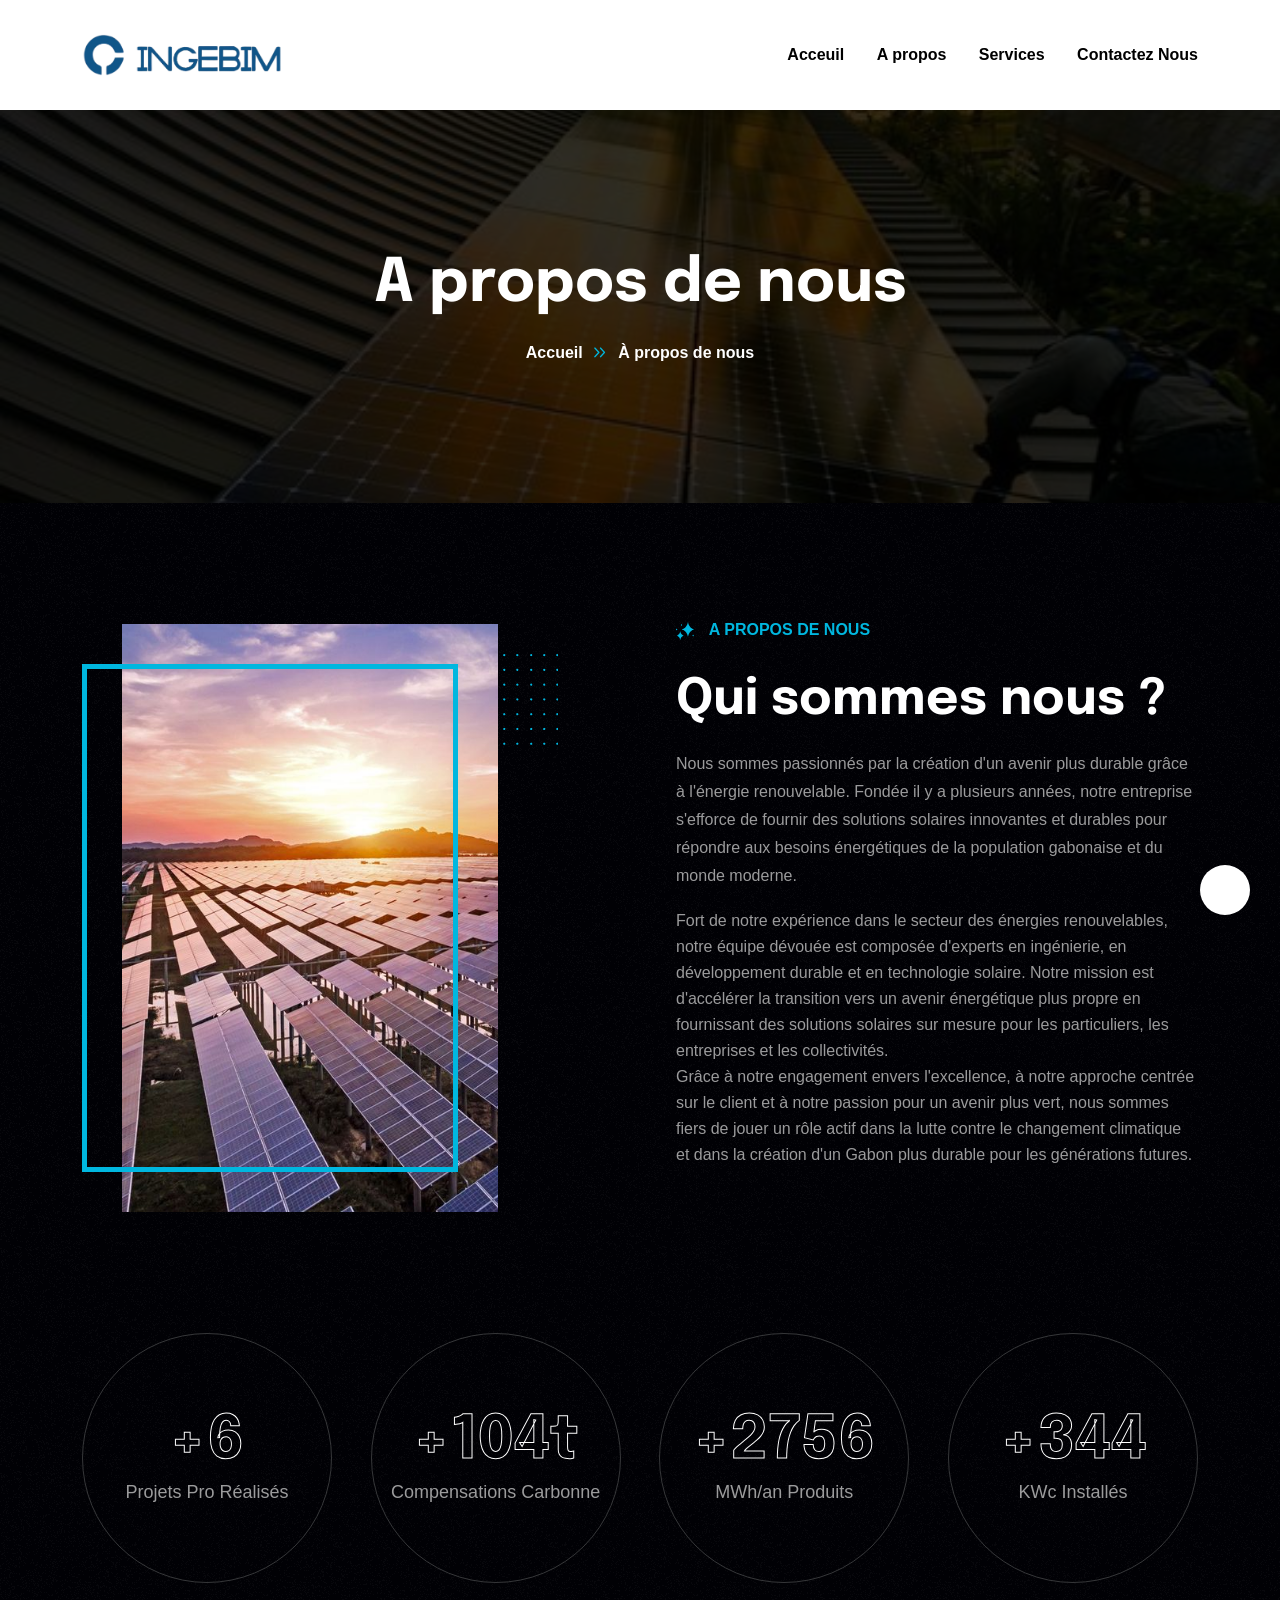
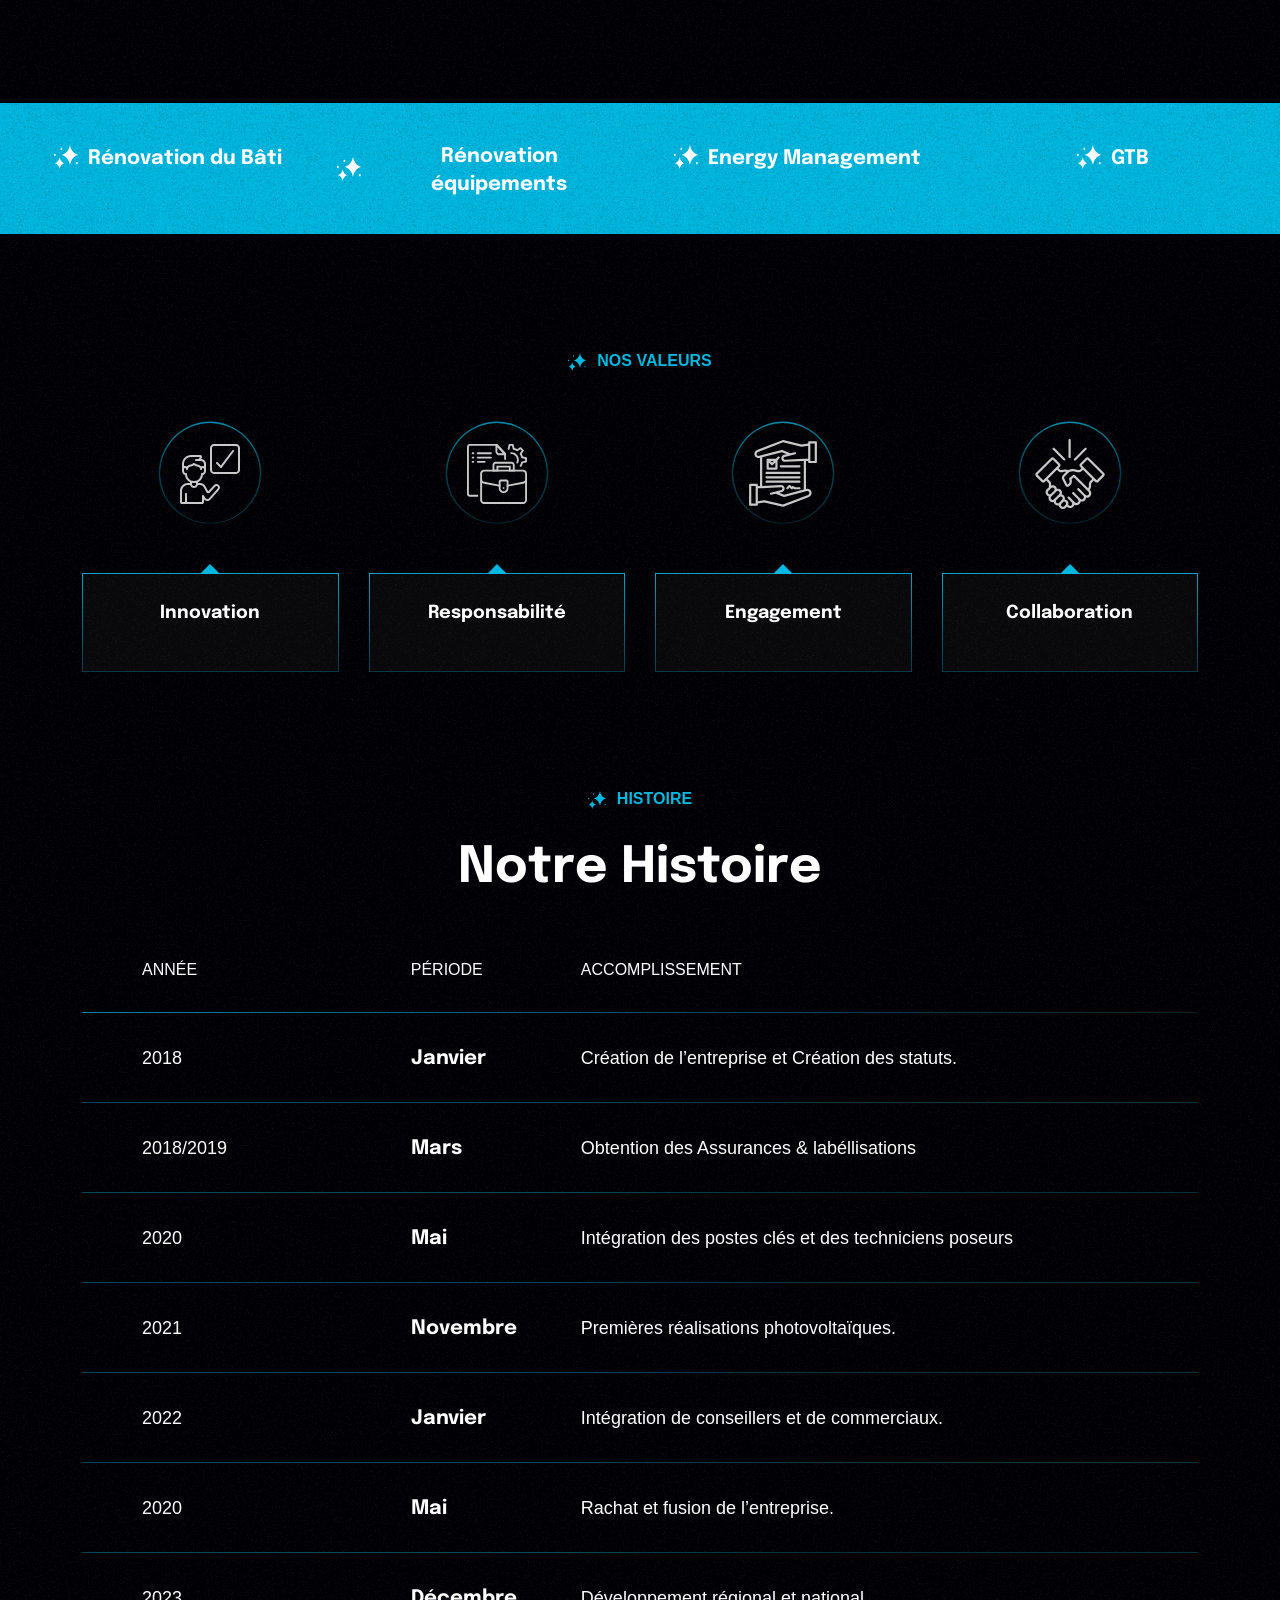
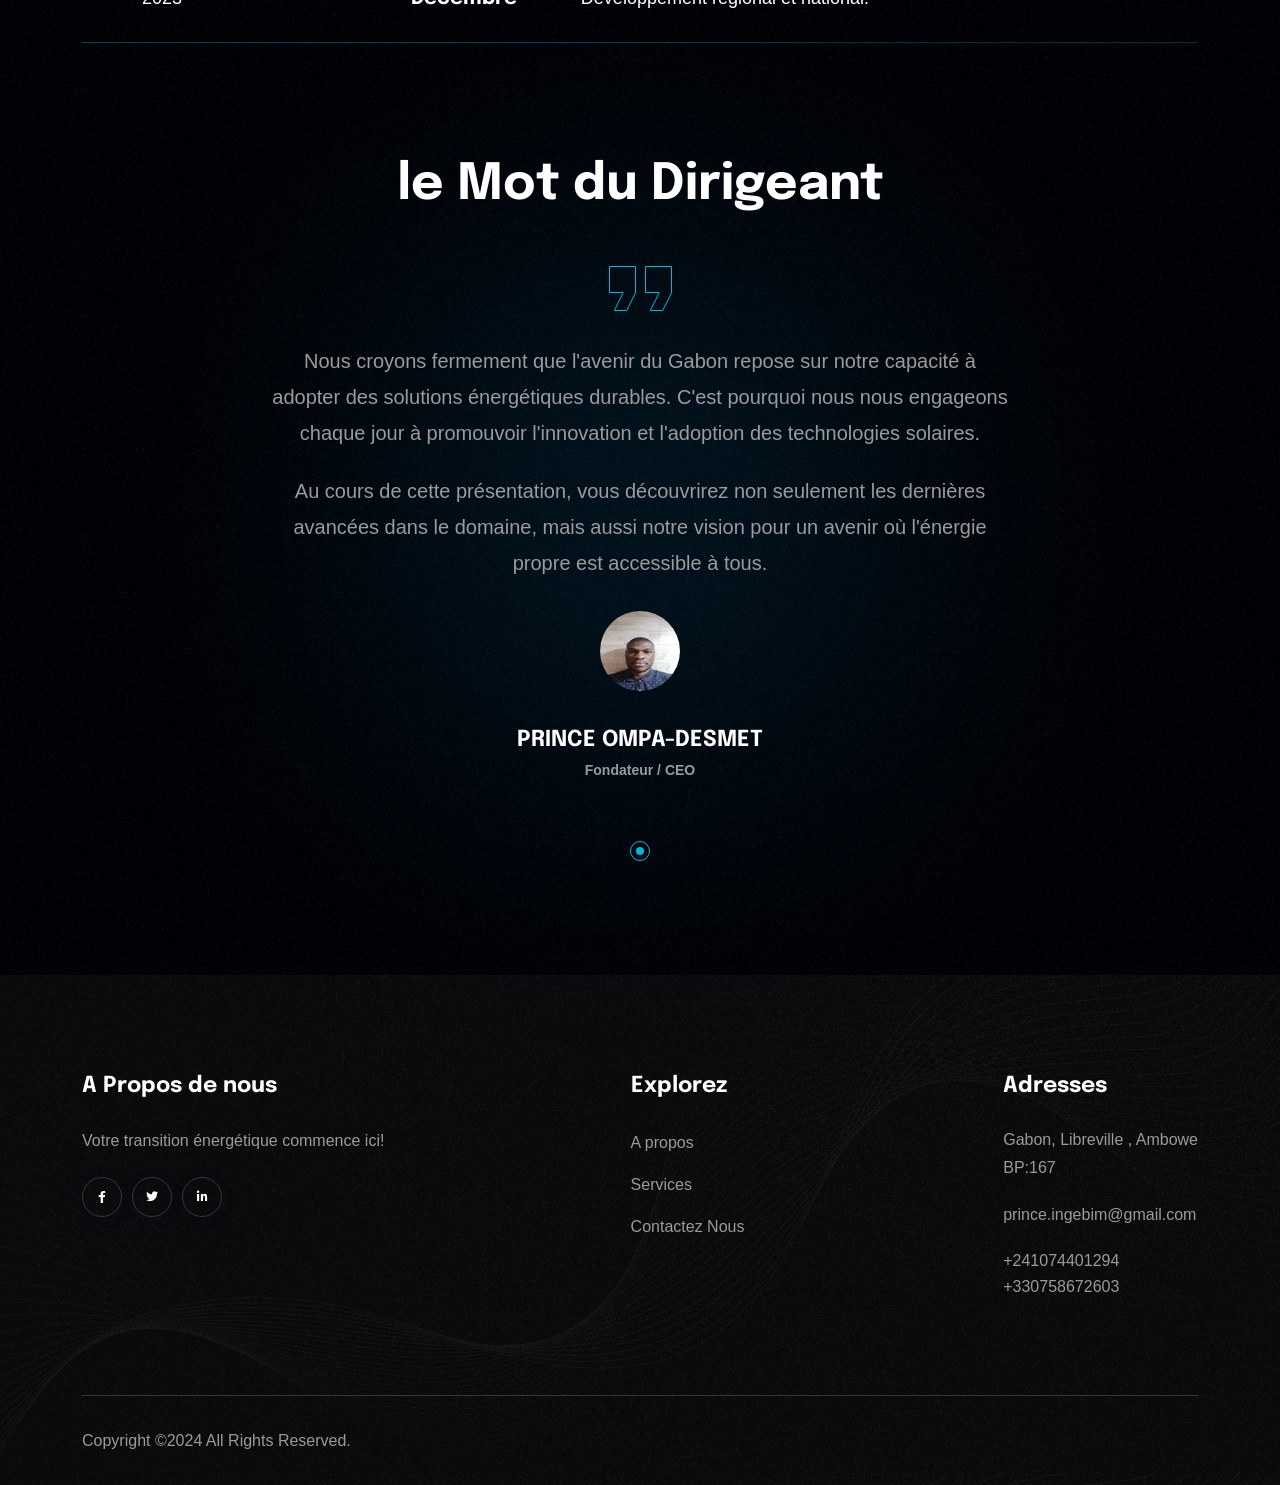
==== about.html @ 152ab9d6 "first commit" ====
<!DOCTYPE html>
<html class="no-js" lang="fr">

<head>
    <meta charset="utf-8" />
    <meta http-equiv="x-ua-compatible" content="ie=edge" />
    <title>INGÉBIM</title>
    <meta name="author" content="themeholy" />
    <meta name="description" content="INGÉBIM" />
    <meta name="keywords" content="INGÉBIM" />
    <meta name="robots" content="INDEX,FOLLOW" />
    <meta
      name="viewport"
      content="width=device-width,initial-scale=1,shrink-to-fit=no"
    />
    <link
      rel="apple-touch-icon"
      sizes="57x57"
      href="assets/img/favicons/logo-flaticon-57.png"
    />
    <link
      rel="apple-touch-icon"
      sizes="60x60"
      href="assets/img/favicons/logo-flaticon-60.png"
    />
    <link
      rel="apple-touch-icon"
      sizes="72x72"
      href="assets/img/favicons/logo-flaticon-72.png"
    />
    <link
      rel="apple-touch-icon"
      sizes="76x76"
      href="assets/img/favicons/logo-flaticon-76.png"
    />
    <link
      rel="apple-touch-icon"
      sizes="114x114"
      href="assets/img/favicons/logo-flaticon-144.png"
    />
    <link
      rel="apple-touch-icon"
      sizes="120x120"
      href="assets/img/favicons/logo-flaticon-120.png"
    />
    <link
      rel="apple-touch-icon"
      sizes="144x144"
      href="assets/img/favicons/logo-flaticon-144.png"
    />
    <link
      rel="apple-touch-icon"
      sizes="152x152"
      href="assets/img/favicons/apple-icon-152x152.png"
    />
    <link
      rel="apple-touch-icon"
      sizes="180x180"
      href="assets/img/favicons/logo-flaticon-180.png"
    />
    <link
      rel="icon"
      type="image/png"
      sizes="192x192"
      href="assets/img/favicons/logo-flaticon-192.png"
    />
    <link
      rel="icon"
      type="image/png"
      sizes="32x32"
      href="assets/img/favicons/logo-flaticon-32.png"
    />
    <link
      rel="icon"
      type="image/png"
      sizes="96x96"
      href="assets/img/favicons/logo-flaticon-96.png"
    />
    <link
      rel="icon"
      type="image/png"
      sizes="16x16"
      href="assets/img/favicons/logo-flaticon-16.png"
    />
    <link rel="manifest" href="assets/img/favicons/manifest.json" />
    <meta name="msapplication-TileColor" content="#ffffff" />
    <meta
      name="msapplication-TileImage"
      content="assets/img/favicons/ms-icon-144x144.png"
    />
    <meta name="theme-color" content="#ffffff" />
    <link rel="preconnect" href="https://fonts.googleapis.com/" />
    <link rel="preconnect" href="https://fonts.gstatic.com/" crossorigin />
    <link
      href="https://fonts.googleapis.com/css2?family=Epilogue:wght@300;400;500;600;700;800;900&amp;ampfamily=Roboto:wght@300;400;500;700&amp;ampdisplay=swap"
      rel="stylesheet"
    />
    <link rel="stylesheet" href="assets/css/app.min.css" />
    <link rel="stylesheet" href="assets/css/fontawesome.min.css" />
    <link rel="stylesheet" href="assets/css/style.css" />
  </head>
  <body class="dark-theme" data-bg-src="assets/img/bg/dark-bg.png">
    <div class="preloader">
      <button class="th-btn preloaderCls">Fermer</button>
      <div class="preloader-inner">
        <span></span> <span></span> <span></span> <span></span> <span></span>
        <span></span>
      </div>
    </div>
    <div class="sidemenu-wrapper d-none d-lg-block">
      <div class="sidemenu-content">
        <button class="closeButton sideMenuCls">
          <i class="far fa-times"></i>
        </button>
      </div>
    </div>
    
     <div class="th-menu-wrapper">
      <div class="th-menu-area text-center">
        <button class="th-menu-toggle"><i class="fal fa-times"></i></button>
        <div class="mobile-logo">
          <a href="index.html"
            ><img src="assets/img/favicons/logo.png" alt="ingebim"
          /></a>
        </div>
        <div class="th-mobile-menu">
          <ul>
            <li>
              <a href="index.html">Acceuil</a>
            </li>
            <li><a href="about.html">A propos</a></li>

            <li>
              <a href="service.html">Services</a>
            </li>

            <li><a href="contact.html">Contactez Nous</a></li>
          </ul>
        </div>
      </div>
    </div>
    <header class="th-header header-layout2">
      <div class="sticky-wrapper">
        <div class="menu-area">
          <div class="container th-container">
            <div class="row align-items-center justify-content-between">
              <div class="col-auto">
                <div class="header-logo">
                  <a href="index.html"
                    ><img src="assets/img/logo.png" style="width: 200px;" alt="ingebim"
                  /></a>
                </div>
              </div>
              <div class="col-auto">
                <nav class="main-menu d-none d-lg-inline-block">
                  <ul>
                    <li>
                      <a href="index.html">Acceuil</a>
                    </li>
                    <li><a href="about.html">A propos</a></li>

                    <li>
                      <a href="service.html">Services</a>
                    </li>

                    <li><a href="contact.html">Contactez Nous</a></li>
                  </ul>
                </nav>
                <button type="button" class="th-menu-toggle d-block d-lg-none">
                  <i class="far fa-bars"></i>
                </button>
              </div>
            </div>
          </div>
        </div>
      </div>
    </header>
    <div
      class="breadcumb-wrapper"
      data-bg-src="assets/img/bg/bg-about.jpeg"
      data-overlay="black"
      data-opacity="8"
    >
      <div class="container">
        <div class="breadcumb-content text-center">
          <h1 class="breadcumb-title">A propos de nous</h1>
          <ul class="breadcumb-menu">
            <li><a href="index.html">Accueil</a></li>
            <li>À propos de nous</li>
          </ul>
        </div>
      </div>
    </div>
    <div class="overflow-hidden space" id="about-sec">
      <div class="container">
        <div class="row align-items-center">
          <div class="col-xl-6">
            <div class="img-box4 mb-40 mb-lg-0">
              <div class="img1">
                <img
                  class="tilt-active"
                  src="assets/img/bg/about-one.jpeg"
                  alt="About"
                />
              </div>

              <div class="img-box4-shape jump">
                <img
                  src="assets/img/update1/normal/about_4_bg-shape.png"
                  alt="shape"
                />
              </div>
            </div>
          </div>
          <div class="col-xl-6">
            <div class="ms-xl-4">
              <div class="title-area mb-45">
                <span class="sub-title wow fadeInUp"
                  ><img src="assets/img/normal/subtitle-star.svg" alt="img" /> A
                  propos de nous
                </span>
                <h2 class="sec-title wow fadeInUp">Qui sommes nous ?</h2>
                <p class="sec-text mt-20 wow fadeInUp">
                  Nous sommes passionnés par la création d'un avenir plus durable
                  grâce à l'énergie renouvelable. Fondée il y a plusieurs
                  années, notre entreprise s'efforce de fournir des solutions
                  solaires innovantes et durables pour répondre aux besoins
                  énergétiques de la population gabonaise et du monde moderne.
                </p class="sec-text mt-20 wow fadeInUp">

                Fort de notre expérience dans le secteur des énergies renouvelables, 
                notre équipe dévouée est composée d'experts en ingénierie, en développement 
                durable et en technologie solaire. Notre mission est d'accélérer la transition 
                vers un avenir énergétique plus propre en fournissant des solutions solaires sur 
                mesure pour les particuliers, les entreprises et les collectivités. 
                <br>

                Grâce à notre engagement envers l'excellence, à notre approche centrée sur le client
                 et à notre passion pour un avenir plus vert, nous sommes fiers de jouer un rôle actif
                  dans la lutte contre le changement climatique et dans la création d'un Gabon plus durable
                   pour les générations futures.
                <p>

                </p>
              </div>
            </div>
          </div>
        </div>
      </div>
    </div>
    <div class="counter-area-1 space-bottom">
      <div class="container">
        <div class="row gy-40 justify-content-between">
          <div class="col-sm-6 col-lg-auto">
            <div class="counter-card wow fadeInUp" data-wow-delay="0.3s">
              <div class="counter-card_details">
                <h2 class="counter-card_number">
                  <div
                    class="counter-card_bg"
                    data-bg-src="assets/img/bg/counter-bg.jpg"
                  >
                    +<span class="counter-number">7</span>
                  </div>
                  +<span class="counter-number">7</span>
                </h2>
                <p class="counter-card_text">Projets Pro Réalisés</p>
              </div>
            </div>
          </div>
          
          <div class="col-sm-6 col-lg-auto">
            <div class="counter-card wow fadeInUp" data-wow-delay="0.7s">
              <div class="counter-card_details">
                <h2 class="counter-card_number">
                  <div
                    class="counter-card_bg"
                    data-bg-src="assets/img/bg/counter-bg.jpg"
                  >
                    +<span class="counter-number">125</span>t
                  </div>
                  +<span class="counter-number">125</span>t
                </h2>
                <p class="counter-card_text"> Compensations Carbonne</p>
              </div>
            </div>
          </div>
          <div class="col-sm-6 col-lg-auto">
            <div class="counter-card wow fadeInUp" data-wow-delay="0.9s">
              <div class="counter-card_details">
                <h2 class="counter-card_number">
                  <div
                    class="counter-card_bg"
                    data-bg-src="assets/img/bg/counter-bg.jpg"
                  >
                    +<span class="counter-number">3320</span>
                  </div>
                  +<span class="counter-number">3320</span>
                </h2>
                <p class="counter-card_text">MWh/an Produits</p>
              </div>
            </div>
          </div>
           <div class="col-sm-6 col-lg-auto">
            <div class="counter-card wow fadeInUp" data-wow-delay="0.9s">
              <div class="counter-card_details">
                <h2 class="counter-card_number">
                  <div
                    class="counter-card_bg"
                    data-bg-src="assets/img/bg/counter-bg.jpg"
                  >
                    +<span class="counter-number">415</span>
                  </div>
                  +<span class="counter-number">415</span>
                </h2>
                <p class="counter-card_text">KWc Installés</p>
              </div>
            </div>
          </div>
        </div>
      </div>
    </div>
   <div
      class="feature-area-1 bg-theme"
      data-bg-src="assets/img/bg/feature-bg1.png"
    >
      <div class="container-fluid">
        <div
          class="row feature-slider-1 th-carousel"
          data-slide-show="6"
          data-xl-slide-show="5"
          data-ml-slide-show="4"
          data-lg-slide-show="3"
          data-md-slide-show="2"
          data-sm-slide-show="2"
          data-speed="2000"
          data-autoplay-speed="400"
        >
          <div class="col-sm-6 col-xl-4 col-lg-6 col-md-4">
            <div class="feature-item">
              <div class="feature_icon">
                <img src="assets/img/normal/feature-star.svg" alt="Icon" />
              </div>
              <h3 class="box-title">
                <span>Rénovation du Bâti </span>
              </h3>
            </div>
          </div>
          <div class="col-sm-6 col-xl-4 col-lg-6 col-md-4">
            <div class="feature-item">
              <div class="feature_icon">
                <img src="assets/img/normal/feature-star.svg" alt="Icon" />
              </div>
              <h3 class="box-title">
                <span>Rénovation équipements</span>
              </h3>
            </div>
          </div>
          <div class="col-sm-6 col-xl-4 col-lg-6 col-md-4">
            <div class="feature-item">
              <div class="feature_icon">
                <img src="assets/img/normal/feature-star.svg" alt="Icon" />
              </div>
              <h3 class="box-title">
                <span>Energy Management</span>
              </h3>
            </div>
          </div>
          <div class="col-sm-6 col-xl-4 col-lg-6 col-md-4">
            <div class="feature-item">
              <div class="feature_icon">
                <img src="assets/img/normal/feature-star.svg" alt="Icon" />
              </div>
              <h3 class="box-title">
                <span>GTB</span>
              </h3>
            </div>
          </div>
          <div class="col-sm-6 col-xl-4 col-lg-6 col-md-4">
            <div class="feature-item">
              <div class="feature_icon">
                <img src="assets/img/normal/feature-star.svg" alt="Icon" />
              </div>
              <h3 class="box-title">
                <span>Audits Énergétiques</span>
              </h3>
            </div>
          </div>
          <div class="col-sm-6 col-xl-4 col-lg-6 col-md-4">
            <div class="feature-item">
              <div class="feature_icon">
                <img src="assets/img/normal/feature-star.svg" alt="Icon" />
              </div>
              <h3 class="box-title">
                <span>DTG</span>
              </h3>
            </div>
          </div>

          <div class="col-sm-6 col-xl-4 col-lg-6 col-md-4">
            <div class="feature-item">
              <div class="feature_icon">
                <img src="assets/img/normal/feature-star.svg" alt="Icon" />
              </div>
              <h3 class="box-title">
                <span>Audits Chaufferie</span>
              </h3>
            </div>
          </div>
          <div class="col-sm-6 col-xl-4 col-lg-6 col-md-4">
            <div class="feature-item">
              <div class="feature_icon">
                <img src="assets/img/normal/feature-star.svg" alt="Icon" />
              </div>
              <h3 class="box-title">
                <span>Audit GTB/GTC</span>
              </h3>
            </div>
          </div>
          <div class="col-sm-6 col-xl-4 col-lg-6 col-md-4">
            <div class="feature-item">
              <div class="feature_icon">
                <img src="assets/img/normal/feature-star.svg" alt="Icon" />
              </div>
              <h3 class="box-title">
                <span>Etude Faisabilité ENR</span>
              </h3>
            </div>
          </div>
        </div>
      </div>
    </div>
   

    <section class="space" id="process-sec">
      <div class="container">
        <div class="title-area text-center">
          <span class="sub-title"
            ><img src="assets/img/normal/subtitle-star.svg" alt="img" />Nos Valeurs</span
          >
        </div>
        <div class="process-card-area">
          <div class="row gy-30 gx-30 justify-content-center">
            <div class="col-xl-3 col-md-6">
              <div class="process-card style2">
                <div class="process-card_icon">
                  <img src="assets/img/icon/process-icon-2-3.svg" alt="icon" />
                </div>
                <div class="process-card_details">
                  <h2 class="box-title">Innovation</h2>
                  
                </div>
              </div>
            </div>
            <div class="col-xl-3 col-md-6">
              <div class="process-card style2">
                <div class="process-card_icon">
                  <img src="assets/img/icon/service_icon-6-1.svg" alt="icon" />
                </div>
                <div class="process-card_details">
                  <h2 class="box-title">Responsabilité</h2>
                  
                </div>
              </div>
            </div>
            <div class="col-xl-3 col-md-6">
              <div class="process-card style2">
                <div class="process-card_icon">
                  <img src="assets/img/icon/service_icon-7-4.svg" alt="icon" />
                </div>
                <div class="process-card_details">
                  <h2 class="box-title">Engagement</h2>
                  
                </div>
              </div>
            </div>
            <div class="col-xl-3 col-md-6">
              <div class="process-card style2">
                <div class="process-card_icon">
                  <img src="assets/img/icon/service_icon-7-2.svg" alt="icon" />
                </div>
                <div class="process-card_details">
                  <h2 class="box-title">Collaboration</h2>
                  
                </div>
              </div>
            </div>
          </div>
        </div>
      </div>
    </section>
    
    <section class="award-sec ">
      <div class="container">
        <div class="row justify-content-center">
          <div class="col-xl-7 col-lg-8">
            <div class="title-area text-center">
              <span class="sub-title wow fadeInUp"
                ><img
                  src="assets/img/normal/subtitle-star.svg"
                  alt="img"
                />Histoire</span
              >
              <h2 class="sec-title wow fadeInUp">
                Notre Histoire
              </h2>
            </div>
          </div>
        </div>
        <div class="row align-items-center">
          <div class="col-lg-12">
            <div class="table-responsive">
              <table class="table award-table">
                <thead>
                  <tr>
                    <th scope="col">ANNÉE</th>
                    <th scope="col">PÉRIODE</th>
                    <th scope="col">ACCOMPLISSEMENT</th>
                  </tr>
                </thead>
                <tbody>
                  <tr>
                    <th scope="row">2018</th>
                    <td>Janvier</td>
                    <td>Création de l’entreprise et  Création des statuts.</td>
                  </tr>
                  <tr>
                    <th scope="row">2018/2019</th>
                    <td>Mars</td>
                    <td>Obtention des Assurances & labéllisations</td>
                  </tr>
                  <tr>
                    <th scope="row">2020</th>
                    <td>Mai</td>
                    <td>Intégration des postes clés et des techniciens poseurs</td>
                  </tr>
                  <tr>
                    <th scope="row">2021</th>
                    <td>Novembre</td>
                    <td>Premières réalisations photovoltaïques.</td>
                  </tr>
                  <tr>
                    <th scope="row">2022</th>
                    <td>Janvier</td>
                    <td>Intégration de conseillers et de commerciaux.</td>
                  </tr>
                  <tr>
                    <th scope="row">2020</th>
                    <td>Mai</td>
                    <td>Rachat et fusion de l’entreprise.</td>
                  </tr>
                  <tr>
                    <th scope="row">2023</th>
                    <td> Décembre </td>
                    <td>Développement régional et national.</td>
                  </tr>
                </tbody>
              </table>
            </div>
          </div>
        </div>
      </div>
    </section>
    <section
      class="testi-area-3 space"
      data-bg-src="assets/img/bg/testi_bg_3.png"
    >
      <div class="testi-slider-indicator" data-asnavfor=".testi-slider-3">
        
      </div>
      <div class="container">
        <div class="title-area text-center">
          <!-- <span class="sub-title"
            ><img src="assets/img/normal/subtitle-star.svg" alt="img" />
            Testimonial</span
          > -->
          <h2 class="sec-title">le Mot du Dirigeant</h2>
        </div>
        <div class="row justify-content-center">
          <div class="col-lg-8">
            <div
              class="row slider-shadow th-carousel testi-slider-3"
              data-slide-show="1"
              data-arrows="false"
              data-dots="true"
              data-fade="true"
              data-ml-dots="true"
              data-xl-dots="true"
              data-lg-dots="true"
              data-md-dots="true"
              data-sm-dots="true"
              data-xs-dots="true"
            >
              <div class="col-xl-8">
                <div class="testi-card style3 text-center">
                  <div class="testi-card_quote">
                    <img src="assets/img/icon/blog-quote3.svg" alt="quote" />
                  </div>
                  <p class="testi-card_text">
                    Nous croyons fermement que l'avenir du Gabon repose sur notre capacité à adopter des solutions énergétiques durables. C'est pourquoi nous nous engageons chaque jour à promouvoir l'innovation et l'adoption des technologies solaires.
                  </p>
                  <p class="testi-card_text">
                    Au cours de cette présentation, vous découvrirez non seulement les dernières avancées dans le domaine, mais aussi notre vision pour un avenir où l'énergie propre est accessible à tous.                  </p>
                  <div class="testi-card_profile">
                    <div class="testi-card_profile-thumb">
                      <img
                        src="assets/img/team/img59.jpg"
                        alt="img"
                        style="width: 80px;height: 80px;"
                      />
                    </div>
                    <div class="testi-card_profile-details">
                      <h3 class="testi-card_name">PRINCE OMPA-DESMET</h3>
                      <span class="testi-card_desig">Fondateur / CEO</span>
                    </div>
                  </div>
                </div>
              </div>
             
            </div>
          </div>
        </div>
      </div>
    </section>
    <footer
      class="footer-wrapper footer-layout2"
      data-bg-src="assets/img/bg/footer-bg.png"
    >
      <div class="widget-area">
        <div class="container">
          <div class="row justify-content-between">
            <div class="col-md-6 col-xxl-4 col-lg-4">
              <div class="widget footer-widget">
                <div class="th-widget-about">
                  <h3 class="widget_title">A Propos de nous</h3>
                  <p class="about-text">
                    Votre transition énergétique commence ici!
                  </p>
                  <div class="th-social style-border">
                    <a href="https://www.facebook.com/"
                      ><i class="fab fa-facebook-f"></i
                    ></a>
                    <a href="https://www.twitter.com/"
                      ><i class="fab fa-twitter"></i
                    ></a>
                    <a href="https://www.linkedin.com/"
                      ><i class="fab fa-linkedin-in"></i
                    ></a>
                  </div>
                </div>
              </div>
            </div>
            <div class="col-md-6 col-xl-auto col-lg-4">
              <div class="widget widget_nav_menu footer-widget">
                <h3 class="widget_title">Explorez</h3>
                <div class="menu-all-pages-container">
                  <ul class="menu">
                    <li><a href="about.html"> A propos </a></li>
                    <li><a href="service.html">Services</a></li>
                    <li><a href="contact.html">Contactez Nous</a></li>
                  </ul>
                </div>
              </div>
            </div>
            <div class="col-md-6 col-xl-auto col-lg-4">
              <div class="widget footer-widget">
                <h3 class="widget_title">Adresses</h3>
                <div class="th-widget-contact">
                  <div class="info-box">
                    <p class="info-box_text">
                      Gabon, Libreville , Ambowe<br />BP:167
                    </p>
                  </div>
                  <div class="info-box">
                    <span class="info-box_link"
                      >prince.ingebim@gmail.com</span
                    >
                  </div>
                  <div class="info-box">
                    <a href="tel:+11234567890" class="info-box_link"
                      >+241074401294 <br />
                      +330758672603
                    </a>
                  </div>
                </div>
              </div>
            </div>
          </div>
        </div>
      </div>
      <div class="container">
        <div class="copyright-wrap">
          <div class="row justify-content-between align-items-center">
            <div class="col-md-6">
              <p class="copyright-text">Copyright ©2024 All Rights Reserved.</p>
            </div>
          </div>
        </div>
      </div>
    </footer>
    <div class="scroll-top">
      <svg
        class="progress-circle svg-content"
        width="100%"
        height="100%"
        viewBox="-1 -1 102 102"
      >
        <path
          d="M50,1 a49,49 0 0,1 0,98 a49,49 0 0,1 0,-98"
          style="
            transition: stroke-dashoffset 10ms linear 0s;
            stroke-dasharray: 307.919, 307.919;
            stroke-dashoffset: 307.919;
          "
        ></path>
      </svg>
    </div>
    <script src="assets/js/vendor/jquery-3.6.0.min.js"></script>
    <script src="assets/js/app.min.js"></script>
    <script src="assets/js/main.js"></script>
  </body>
</html>
---- assets/css/style.css ----
@use "sass:math";
:root {
  --theme-color: #00b7df;
  --theme-color2: #defd5f;
  --title-color: #090909;
  --dark-color: #090909;
  --body-color: #363739;
  --smoke-color: #e6e6e6;
  --smoke-color2: #f6f6f6;
  --black-color: #000000;
  --black-color2: #0c0c10;
  --gray-color: #cdcdcd;
  --white-color: #ffffff;
  --light-color: #72849b;
  --yellow-color: #ffb539;
  --success-color: #28a745;
  --error-color: #dc3545;
  --border-color: #363739;
  --title-font: "Epilogue", sans-serif;
  --body-font: "Roboto", sans-serif;
  --icon-font: "Font Awesome 6 Pro";
  --main-container: 1290px;
  --container-gutters: 30px;
  --section-space: 120px;
  --section-space-mobile: 80px;
  --section-title-space: 60px;
  --ripple-ani-duration: 5s;
}
html,
body {
  scroll-behavior: auto !important;
}
body {
  font-family: var(--body-font);
  font-size: 16px;
  font-weight: 400;
  color: var(--body-color);
  line-height: 26px;
  overflow-x: hidden;
  -webkit-font-smoothing: antialiased;
  position: relative;
}
body.dark-theme {
  background: #020206;
  --title-color: #ffffff;
  --body-color: #9b9b9c;
}
body.dark-theme select,
body.dark-theme .form-control,
body.dark-theme .form-select,
body.dark-theme textarea,
body.dark-theme input {
  color: var(--white-color);
}
iframe {
  border: none;
  width: 100%;
}
.slick-slide:focus,
button:focus,
a:focus,
a:active,
input,
input:hover,
input:focus,
input:active,
textarea,
textarea:hover,
textarea:focus,
textarea:active {
  outline: none;
}
input:focus {
  outline: none;
  box-shadow: none;
}
img:not([draggable]),
embed,
object,
video {
  max-width: 100%;
  height: auto;
}
ul {
  list-style-type: disc;
}
ol {
  list-style-type: decimal;
}
table {
  margin: 0 0 1.5em;
  width: 100%;
  border-collapse: collapse;
  border-spacing: 0;
  border: 1px solid var(--border-color);
}
th {
  font-weight: 700;
  color: var(--title-color);
}
td,
th {
  border: 1px solid var(--border-color);
  padding: 9px 12px;
}
a {
  color: var(--theme-color);
  text-decoration: none;
  outline: 0;
  -webkit-transition: all ease 0.4s;
  transition: all ease 0.4s;
}
a:hover {
  color: var(--title-color);
}
a:active,
a:focus,
a:hover,
a:visited {
  text-decoration: none;
  outline: 0;
}
button {
  -webkit-transition: all ease 0.4s;
  transition: all ease 0.4s;
}
img {
  border: none;
  max-width: 100%;
}
ins {
  text-decoration: none;
}
pre {
  font-family: var(--body-font);
  background: #f5f5f5;
  color: #666;
  font-size: 14px;
  margin: 20px 0;
  overflow: auto;
  padding: 20px;
  white-space: pre-wrap;
  word-wrap: break-word;
}
span.ajax-loader:empty,
p:empty {
  display: none;
}
p {
  font-family: var(--body-font);
  margin: 0 0 18px 0;
  color: var(--body-color);
  line-height: 1.75;
}
h1 a,
h2 a,
h3 a,
h4 a,
h5 a,
h6 a,
p a,
span a {
  font-size: inherit;
  font-family: inherit;
  font-weight: inherit;
  line-height: inherit;
}
.h1,
h1,
.h2,
h2,
.h3,
h3,
.h4,
h4,
.h5,
h5,
.h6,
h6 {
  font-family: var(--title-font);
  color: var(--title-color);
  text-transform: none;
  font-weight: 700;
  line-height: 1.4;
  margin: 0 0 15px 0;
}
.h1,
h1 {
  font-size: 60px;
  line-height: 1.167;
}
.h2,
h2 {
  font-size: 50px;
  line-height: 1.208;
}
.h3,
h3 {
  font-size: 36px;
  line-height: 1.278;
}
.h4,
h4 {
  font-size: 30px;
  line-height: 1.333;
}
.h5,
h5 {
  font-size: 24px;
  line-height: 1.417;
}
.h6,
h6 {
  font-size: 20px;
  line-height: 1.5;
}
@media (max-width: 1200px) {
  .h2,
  h2 {
    font-size: 42px;
  }
}
@media (max-width: 1199px) {
  .h1,
  h1 {
    font-size: 44px;
    line-height: 1.3;
  }
  .h2,
  h2 {
    font-size: 36px;
    line-height: 1.3;
  }
  .h3,
  h3 {
    font-size: 30px;
  }
  .h4,
  h4 {
    font-size: 24px;
  }
  .h5,
  h5 {
    font-size: 20px;
  }
  .h6,
  h6 {
    font-size: 16px;
  }
}
@media (max-width: 767px) {
  .h1,
  h1 {
    font-size: 40px;
  }
  .h2,
  h2 {
    font-size: 34px;
    line-height: 1.3;
  }
  .h3,
  h3 {
    font-size: 26px;
  }
  .h4,
  h4 {
    font-size: 22px;
  }
  .h5,
  h5 {
    font-size: 18px;
  }
  .h6,
  h6 {
    font-size: 16px;
  }
}
@media (max-width: 575px) {
  .h1,
  h1 {
    font-size: 34px;
    line-height: 1.35;
  }
  .h2,
  h2 {
    font-size: 28px;
  }
}
@media (max-width: 375px) {
  .h1,
  h1 {
    font-size: 32px;
  }
}
@media (max-width: 1399px) {
  :root {
    --main-container: 1250px;
  }
}
@media only screen and (min-width: 1300px) {
  .container-xxl,
  .container-xl,
  .container-lg,
  .container-md,
  .container-sm,
  .container {
    max-width: calc(var(--main-container) + var(--container-gutters));
    padding-left: calc(var(--container-gutters) / 2);
    padding-right: calc(var(--container-gutters) / 2);
  }
  .container-xxl.px-0,
  .container-xl.px-0,
  .container-lg.px-0,
  .container-md.px-0,
  .container-sm.px-0,
  .container.px-0 {
    max-width: var(--main-container);
  }
}
@media only screen and (min-width: 1300px) {
  .th-container {
    --main-container: 1605px;
  }
}
@media only screen and (max-width: 1600px) {
  .container-fluid.px-0 {
    padding-left: 15px !important;
    padding-right: 15px !important;
  }
  .container-fluid.px-0 .row {
    margin-left: 0 !important;
    margin-right: 0 !important;
  }
}
.th-container2 {
  max-width: 1790px;
}
.th-container3 {
  max-width: 1520px;
}
.round-container {
  max-width: 1620px;
  margin-left: auto;
  margin-right: auto;
  border-radius: 20px;
  position: relative;
  z-index: 2;
  overflow: hidden;
}
@media (max-width: 1199px) {
  .round-container {
    border-radius: 0;
  }
}
.slick-track > [class*="col"] {
  -webkit-flex-shrink: 0;
  -ms-flex-negative: 0;
  flex-shrink: 0;
  width: 100%;
  max-width: 100%;
  padding-right: calc(var(--bs-gutter-x) / 2);
  padding-left: calc(var(--bs-gutter-x) / 2);
  margin-top: var(--bs-gutter-y);
}
.gy-30 {
  --bs-gutter-y: 30px;
}
.gy-40 {
  --bs-gutter-y: 40px;
}
.gy-50 {
  --bs-gutter-y: 50px;
}
.gy-80 {
  --bs-gutter-y: 80px;
}
@media (max-width: 991px) {
  .gy-80 {
    --bs-gutter-y: 40px;
  }
}
.gx-10 {
  --bs-gutter-x: 10px;
}
.gy-30 {
  --bs-gutter-x: 30px;
}
.gx-60 {
  --bs-gutter-x: 60px;
}
@media (min-width: 1299px) {
  .gx-70 {
    --bs-gutter-x: 70px;
  }
}
@media (min-width: 1399px) {
  .gx-30 {
    --bs-gutter-x: 30px;
  }
  .gx-25 {
    --bs-gutter-x: 25px;
  }
  .gx-40 {
    --bs-gutter-x: 40px;
  }
}
@media (max-width: 1399px) {
  .col-lg-4.filter-item {
    width: 33.3%;
  }
  .col-lg-6.filter-item {
    width: 49.9%;
  }
}
@media (max-width: 1199px) {
  .gx-60 {
    --bs-gutter-x: 40px;
  }
}
@media (max-width: 991px) {
  .gy-50 {
    --bs-gutter-y: 40px;
  }
}
select,
.form-control,
.form-select,
textarea,
input {
  height: 60px;
  padding: 0 25px 0 25px;
  padding-right: 45px;
  border: 1px solid transparent;
  color: var(--body-color);
  background-color: var(--black-color2);
  border-radius: 0px;
  font-size: 16px;
  width: 100%;
  font-family: var(--body-font);
  -webkit-transition: 0.4s ease-in-out;
  transition: 0.4s ease-in-out;
}
select:focus,
.form-control:focus,
.form-select:focus,
textarea:focus,
input:focus {
  outline: 0;
  box-shadow: none;
  border-color: var(--theme-color);
  background-color: var(--black-color2);
}
select.style-white,
.form-control.style-white,
.form-select.style-white,
textarea.style-white,
input.style-white {
  background: var(--white-color);
}
select.style-border,
.form-control.style-border,
.form-select.style-border,
textarea.style-border,
input.style-border {
  background: transparent;
  border: 1px solid var(--theme-color);
}
select.style2,
.form-control.style2,
.form-select.style2,
textarea.style2,
input.style2 {
  background: #020206;
  color: var(--white-color);
}
select::-moz-placeholder,
.form-control::-moz-placeholder,
.form-select::-moz-placeholder,
textarea::-moz-placeholder,
input::-moz-placeholder {
  color: var(--body-color);
}
select::-webkit-input-placeholder,
.form-control::-webkit-input-placeholder,
.form-select::-webkit-input-placeholder,
textarea::-webkit-input-placeholder,
input::-webkit-input-placeholder {
  color: var(--body-color);
}
select:-ms-input-placeholder,
.form-control:-ms-input-placeholder,
.form-select:-ms-input-placeholder,
textarea:-ms-input-placeholder,
input:-ms-input-placeholder {
  color: var(--body-color);
}
select::-webkit-input-placeholder,
.form-control::-webkit-input-placeholder,
.form-select::-webkit-input-placeholder,
textarea::-webkit-input-placeholder,
input::-webkit-input-placeholder {
  color: var(--body-color);
}
select::-moz-placeholder,
.form-control::-moz-placeholder,
.form-select::-moz-placeholder,
textarea::-moz-placeholder,
input::-moz-placeholder {
  color: var(--body-color);
}
select:-ms-input-placeholder,
.form-control:-ms-input-placeholder,
.form-select:-ms-input-placeholder,
textarea:-ms-input-placeholder,
input:-ms-input-placeholder {
  color: var(--body-color);
}
select::-ms-input-placeholder,
.form-control::-ms-input-placeholder,
.form-select::-ms-input-placeholder,
textarea::-ms-input-placeholder,
input::-ms-input-placeholder {
  color: var(--body-color);
}
select::placeholder,
.form-control::placeholder,
.form-select::placeholder,
textarea::placeholder,
input::placeholder {
  color: var(--body-color);
}
.form-select,
select {
  display: block;
  width: 100%;
  line-height: 1.5;
  vertical-align: middle;
  background-image: url("data:image/svg+xml;charset=utf-8,%3Csvg xmlns='http://www.w3.org/2000/svg' viewBox='0 0 16 16'%3E%3Cpath fill='none' stroke='%23343a40' stroke-linecap='round' stroke-linejoin='round' stroke-width='2' d='M2 5l6 6 6-6'/%3E%3C/svg%3E");
  background-position: right 26px center;
  background-repeat: no-repeat;
  background-size: 16px 12px;
  -webkit-appearance: none;
  -moz-appearance: none;
  appearance: none;
  cursor: pointer;
}
.form-select.style2,
select.style2 {
  background-image: url("data:image/svg+xml,%3Csvg width='11' height='6' viewBox='0 0 11 6' fill='none' xmlns='http://www.w3.org/2000/svg'%3E%3Cpath d='M9.87109 1.71094L5.71484 5.62109C5.56901 5.7487 5.41406 5.8125 5.25 5.8125C5.08594 5.8125 4.9401 5.7487 4.8125 5.62109L0.65625 1.71094C0.382812 1.40104 0.373698 1.09115 0.628906 0.78125C0.920573 0.507812 1.23047 0.498698 1.55859 0.753906L5.25 4.25391L8.96875 0.753906C9.27865 0.498698 9.57943 0.498698 9.87109 0.753906C10.1263 1.08203 10.1263 1.40104 9.87109 1.71094Z' fill='%238B929C'/%3E%3C/svg%3E");
}
.form-select.style-border,
select.style-border {
  background: transparent;
  border: 1px solid var(--theme-color);
}
textarea.form-control,
textarea {
  min-height: 154px;
  padding-top: 16px;
  padding-bottom: 17px;
}
textarea.form-control.style2,
textarea.style2 {
  min-height: 190px;
  color: var(--white-color);
}
.form-group {
  margin-bottom: var(--bs-gutter-x);
  position: relative;
}
.form-group > i {
  display: inline-block;
  position: absolute;
  right: 25px;
  top: 21px;
  font-size: 16px;
  color: var(--body-color);
}
.form-group > i.fa-envelope {
  padding-top: 1px;
}
.form-group > i.fa-comment {
  margin-top: -2px;
}
.form-group > i.fa-chevron-down {
  width: 17px;
  background-color: var(--smoke-color);
}
.form-group.has-label > i {
  top: 50px;
}
[class*="col-"].form-group > i {
  right: calc((var(--bs-gutter-x) / 2) + 25px);
}
option:checked,
option:focus,
option:hover {
  background-color: var(--theme-color);
  color: var(--white-color);
}
input::-webkit-outer-spin-button,
input::-webkit-inner-spin-button {
  -webkit-appearance: none;
  margin: 0;
}
input[type="number"] {
  -moz-appearance: textfield;
}
input[type="checkbox"] {
  visibility: hidden;
  opacity: 0;
  display: inline-block;
  vertical-align: middle;
  width: 0;
  height: 0;
  display: none;
}
input[type="checkbox"]:checked ~ label:before {
  content: "\f00c";
  color: var(--white-color);
  background-color: var(--theme-color);
  border-color: var(--theme-color);
}
input[type="checkbox"] ~ label {
  position: relative;
  padding-left: 30px;
  cursor: pointer;
  display: block;
}
input[type="checkbox"] ~ label:before {
  content: "";
  font-family: var(--icon-font);
  font-weight: 700;
  position: absolute;
  left: 0px;
  top: 3.5px;
  background-color: var(--white-color);
  border: 1px solid var(--border-color);
  height: 18px;
  width: 18px;
  line-height: 18px;
  text-align: center;
  font-size: 12px;
}
input[type="checkbox"].style2 ~ label {
  color: #8b929c;
  padding-left: 23px;
  margin-bottom: -0.5em;
}
input[type="checkbox"].style2 ~ label:before {
  background-color: rgba(255, 255, 255, 0.1);
  border: 1px solid #8b929c;
  height: 14px;
  width: 14px;
  line-height: 14px;
  border-radius: 3px;
  top: 6px;
}
input[type="checkbox"].style2:checked ~ label:before {
  color: var(--theme-color);
}
input[type="radio"] {
  visibility: hidden;
  opacity: 0;
  display: inline-block;
  vertical-align: middle;
  width: 0;
  height: 0;
  display: none;
}
input[type="radio"] ~ label {
  position: relative;
  padding-left: 30px;
  cursor: pointer;
  line-height: 1;
  display: inline-block;
  font-weight: 600;
  margin-bottom: 0;
}
input[type="radio"] ~ label::before {
  content: "\f111";
  position: absolute;
  font-family: var(--icon-font);
  left: 0;
  top: -2px;
  width: 20px;
  height: 20px;
  padding-left: 0;
  font-size: 0.6em;
  line-height: 19px;
  text-align: center;
  border: 1px solid var(--theme-color);
  border-radius: 100%;
  font-weight: 700;
  background: var(--white-color);
  color: transparent;
  -webkit-transition: all 0.2s ease;
  transition: all 0.2s ease;
}
input[type="radio"]:checked ~ label::before {
  border-color: var(--theme-color);
  background-color: var(--theme-color);
  color: var(--white-color);
}
label {
  margin-bottom: 0.5em;
  margin-top: -0.3em;
  display: block;
  color: var(--title-color);
  font-family: var(--body-font);
  font-size: 16px;
}
textarea.is-invalid,
select.is-invalid,
input.is-invalid,
.was-validated input:invalid {
  border: 1px solid var(--error-color) !important;
  background-position: right calc(0.375em + 0.8875rem) center;
  background-image: none;
}
textarea.is-invalid:focus,
select.is-invalid:focus,
input.is-invalid:focus,
.was-validated input:invalid:focus {
  outline: 0;
  box-shadow: none;
}
textarea.is-invalid {
  background-position: top calc(0.375em + 0.5875rem) right
    calc(0.375em + 0.8875rem);
}
.row.no-gutters > .form-group {
  margin-bottom: 0;
}
.form-messages {
  display: none;
}
.form-messages.mb-0 * {
  margin-bottom: 0;
}
.form-messages.success {
  color: var(--success-color);
  display: block;
}
.form-messages.error {
  color: var(--error-color);
  display: block;
}
.form-messages pre {
  padding: 0;
  background-color: transparent;
  color: inherit;
}
.slick-track > [class*="col"] {
  -webkit-flex-shrink: 0;
  -ms-flex-negative: 0;
  flex-shrink: 0;
  width: 100%;
  max-width: 100%;
  padding-right: calc(var(--bs-gutter-x) / 2);
  padding-left: calc(var(--bs-gutter-x) / 2);
  margin-top: var(--bs-gutter-y);
}
.slick-track {
  min-width: 100%;
}
.slick-list {
  padding-left: 0;
  padding-right: 0;
  overflow: hidden;
}
.slick-slide img {
  display: inline-block;
}
.slick-dots {
  list-style-type: none;
  padding: 0;
  margin: 40px 0 0px 0;
  line-height: 0;
  text-align: center;
  height: -webkit-max-content;
  height: -moz-max-content;
  height: max-content;
}
.slick-dots li {
  display: inline-block;
  margin-right: 16px;
}
.slick-dots li:last-child {
  margin-right: 0;
}
.slick-dots button {
  font-size: 0;
  padding: 0;
  width: 8px;
  height: 8px;
  line-height: 0;
  border-radius: 9999px;
  border: none;
  background-color: var(--theme-color);
  -webkit-transition: all ease 0.4s;
  transition: all ease 0.4s;
  position: relative;
}
.slick-dots button:hover {
  border-color: var(--theme-color);
}
.slick-dots button:before {
  content: "";
  position: absolute;
  left: 50%;
  top: 50%;
  width: 20px;
  height: 20px;
  -webkit-transform: scale(0.5);
  -ms-transform: scale(0.5);
  transform: scale(0.5);
  margin: -10px 0 0 -10px;
  background-color: transparent;
  border: 1px solid var(--theme-color);
  border-radius: 50%;
  -webkit-transition: all ease 0.4s;
  transition: all ease 0.4s;
  opacity: 0;
  visibility: hidden;
}
.slick-dots .slick-active button {
  background-color: var(--theme-color);
}
.slick-dots .slick-active button::before {
  opacity: 1;
  visibility: visible;
  -webkit-transform: scale(1);
  -ms-transform: scale(1);
  transform: scale(1);
}
.slick-arrow {
  display: inline-block;
  padding: 0;
  background-color: transparent;
  color: var(--title-color);
  position: absolute;
  top: 50%;
  border: 1px solid var(--border-color);
  left: var(--pos-x, -100px);
  width: var(--icon-size, 60px);
  height: var(--icon-size, 60px);
  line-height: var(--icon-size, 60px);
  font-size: var(--icon-font-size, 16px);
  margin-top: calc(var(--icon-size, 60px) / -2);
  z-index: 2;
  border-radius: 99px;
}
.slick-arrow.default {
  position: relative;
  --pos-x: 0;
  margin-top: 0;
}
.slick-arrow.slick-next {
  right: var(--pos-x, -100px);
  left: auto;
}
.slick-arrow:hover {
  background-color: var(--theme-color);
  color: var(--white-color);
}
.arrow-style2 .slick-arrow {
  box-shadow: 0px 10px 50px rgba(0, 0, 0, 0.1);
}
.arrow-margin .slick-arrow {
  top: calc(50% - 30px);
}
.arrow-wrap .slick-arrow {
  opacity: 0;
  visibility: hidden;
}
.arrow-wrap:hover .slick-arrow {
  opacity: 1;
  visibility: visible;
}
.arrow-wrap.style2 {
  display: -webkit-inline-box;
  display: -webkit-inline-flex;
  display: -ms-inline-flexbox;
  display: inline-flex;
  gap: 10px;
}
.arrow-wrap.style2 .slick-arrow {
  opacity: 1;
  visibility: visible;
  position: initial;
  border: 1px solid var(--theme-color);
  color: var(--theme-color);
  margin: 0;
}
.arrow-wrap.style2 .slick-arrow:hover {
  color: var(--white-color);
}
.arrow-wrap.style3 {
  display: -webkit-inline-box;
  display: -webkit-inline-flex;
  display: -ms-inline-flexbox;
  display: inline-flex;
  gap: 10px;
}
.arrow-wrap.style3 .slick-arrow {
  opacity: 1;
  visibility: visible;
  position: initial;
  margin: 0;
}
.arrow-wrap.style3 .slick-arrow:hover {
  color: var(--white-color);
}
@media (max-width: 1500px) {
  .slick-arrow {
    --arrow-horizontal: -20px;
    --pos-x: -70px;
  }
}
@media (max-width: 1399px) {
  .slick-arrow {
    --arrow-horizontal: 40px;
    --pos-x: -17px;
  }
}
@media (max-width: 991px) {
  .slick-arrow {
    --icon-size: 40px;
    line-height: 38px;
    margin-right: 40px;
    font-size: 14px;
  }
  .slick-arrow.slick-next {
    margin-right: 0;
    margin-left: 40px;
  }
  .slick-dots {
    margin: 40px 0 0 0;
  }
  .icon-box .slick-arrow {
    margin-right: 0;
  }
}
.th-menu-wrapper {
  position: fixed;
  top: 0;
  left: 0;
  bottom: 0;
  background-color: rgba(0, 0, 0, 0.6);
  z-index: 999999;
  width: 0;
  width: 100%;
  height: 100%;
  -webkit-transition: all ease 0.8s;
  transition: all ease 0.8s;
  opacity: 0;
  visibility: hidden;
}
.th-menu-wrapper .mobile-logo {
  padding-bottom: 30px;
  padding-top: 40px;
  display: block;
  text-align: center;
  background-color: var(--border-color);
}
.th-menu-wrapper .mobile-logo svg {
  max-width: 185px;
}
.th-menu-wrapper .th-menu-toggle {
  border: none;
  font-size: 22px;
  position: absolute;
  right: -16.5px;
  top: 25px;
  padding: 0;
  line-height: 1;
  width: 33px;
  height: 33px;
  line-height: 35px;
  font-size: 18px;
  z-index: 1;
  color: var(--white-color);
  background-color: var(--theme-color);
  border-radius: 50%;
}
.th-menu-wrapper .th-menu-toggle:hover {
  background-color: var(--title-color);
  color: var(--theme-color);
}
.th-menu-wrapper .th-menu-area {
  width: 100%;
  max-width: 310px;
  background-color: var(--black-color2);
  border-right: 3px solid var(--theme-color);
  height: 100%;
  position: relative;
  left: -110%;
  opacity: 0;
  visibility: hidden;
  -webkit-transition: all ease 1s;
  transition: all ease 1s;
  z-index: 1;
}
.th-menu-wrapper.th-body-visible {
  opacity: 1;
  visibility: visible;
}
.th-menu-wrapper.th-body-visible .th-menu-area {
  left: 0;
  opacity: 1;
  visibility: visible;
}
.th-mobile-menu {
  overflow-y: scroll;
  max-height: calc(100vh - 200px);
  padding-bottom: 40px;
  margin-top: 33px;
  text-align: left;
}
.th-mobile-menu ul {
  margin: 0;
  padding: 0 0;
}
.th-mobile-menu ul li {
  border-bottom: 1px solid var(--border-color);
  list-style-type: none;
}
.th-mobile-menu ul li li:first-child {
  border-top: 1px solid var(--border-color);
}
.th-mobile-menu ul li a {
  display: block;
  position: relative;
  padding: 12px 0;
  line-height: 1.4;
  font-size: 16px;
  text-transform: capitalize;
  color: var(--title-color);
  padding-left: 18px;
}
.th-mobile-menu ul li a:before {
  content: "\f105";
  font-family: var(--icon-font);
  position: absolute;
  left: 0;
  top: 12px;
  margin-right: 10px;
  display: inline-block;
}
.th-mobile-menu ul li.th-active > a {
  color: var(--theme-color);
}
.th-mobile-menu ul li.th-active > a:before {
  -webkit-transform: rotate(90deg);
  -ms-transform: rotate(90deg);
  transform: rotate(90deg);
}
.th-mobile-menu ul li ul li {
  padding-left: 20px;
}
.th-mobile-menu ul li ul li:last-child {
  border-bottom: none;
}
.th-mobile-menu ul .th-item-has-children > a .th-mean-expand {
  position: absolute;
  right: 0;
  top: 50%;
  font-weight: 400;
  font-size: 12px;
  width: 25px;
  height: 25px;
  line-height: 25px;
  margin-top: -12.5px;
  display: inline-block;
  text-align: center;
  background-color: var(--border-color);
  color: var(--title-color);
  box-shadow: none;
  border-radius: 50%;
}
.th-mobile-menu ul .th-item-has-children > a .th-mean-expand:before {
  content: "\f067";
  font-family: var(--icon-font);
}
.th-mobile-menu ul .th-item-has-children > a:after {
  content: "\f067";
  font-family: var(--icon-font);
  width: 22px;
  height: 22px;
  line-height: 22px;
  display: inline-block;
  text-align: center;
  font-size: 12px;
  border-radius: 50px;
  background-color: var(--border-color);
  float: right;
  margin-top: 1px;
}
.th-mobile-menu ul .th-item-has-children.th-active > a .th-mean-expand:before {
  content: "\f068";
}
.th-mobile-menu ul .th-item-has-children.th-active > a:after {
  content: "\f068";
}
.th-mobile-menu > ul {
  padding: 0 40px;
}
.th-mobile-menu > ul > li:last-child {
  border-bottom: none;
}
.th-menu-toggle {
  width: 56px;
  height: 56px;
  padding: 0;
  font-size: 20px;
  border: none;
  background-color: var(--theme-color);
  color: var(--white-color);
  display: inline-block;
  border-radius: 4px;
}
.th-menu-toggle:hover {
  background-color: var(--black-color2);
}
.th-menu-toggle.style-text,
.th-menu-toggle.style-text-white {
  width: auto;
  height: auto;
  background-color: transparent;
  color: var(--title-color);
  font-size: 20px;
}
.th-menu-toggle.style-text i,
.th-menu-toggle.style-text-white i {
  margin-right: 10px;
}
.th-menu-toggle.style-text-white {
  color: var(--white-color);
}
@media (max-width: 400px) {
  .th-menu-wrapper .th-menu-area {
    width: 100%;
    max-width: 270px;
  }
  .th-mobile-menu > ul {
    padding: 0 20px;
  }
}
.preloader {
  position: fixed;
  left: 0;
  right: 0;
  top: 0;
  bottom: 0;
  z-index: 999;
  background-color: #000;
}
.preloader .th-btn {
  padding: 15px 20px;
  border-radius: 0;
  font-size: 14px;
}
.preloader-inner {
  text-align: center;
  position: absolute;
  left: 50%;
  top: 50%;
  -webkit-transform: translate(-50%, -50%);
  -ms-transform: translate(-50%, -50%);
  transform: translate(-50%, -50%);
  text-align: center;
  line-height: 1;
}
.preloader-inner img {
  display: block;
  margin: 0 auto 10px auto;
}
.preloader-inner span {
  width: 8vmin;
  height: 8vmin;
  border-radius: 4vmin;
  -webkit-backface-visibility: hidden;
  backface-visibility: hidden;
  position: absolute;
  -webkit-animation-name: move;
  animation-name: move;
  -webkit-animation-timing-function: cubic-bezier(0.4, 0, 1, 0.8);
  animation-timing-function: cubic-bezier(0.4, 0, 1, 0.8);
  -webkit-animation-iteration-count: infinite;
  animation-iteration-count: infinite;
  -webkit-animation-duration: 3s;
  animation-duration: 3s;
  top: calc(50% - 4vmin);
  left: 50%;
  -webkit-transform-origin: -4vmin center;
  -ms-transform-origin: -4vmin center;
  transform-origin: -4vmin center;
}
.preloader-inner span:nth-child(1) {
  background: #defd5f;
  -webkit-animation-delay: -0.5s;
  animation-delay: -0.5s;
  opacity: 0;
}
.preloader-inner span:nth-child(2) {
  background: #76e6ff;
  -webkit-animation-delay: -1s;
  animation-delay: -1s;
  opacity: 0;
}
.preloader-inner span:nth-child(3) {
  background: #defd5f;
  -webkit-animation-delay: -1.5s;
  animation-delay: -1.5s;
  opacity: 0;
}
.preloader-inner span:nth-child(4) {
  background: #00b7df;
  -webkit-animation-delay: -2s;
  animation-delay: -2s;
  opacity: 0;
}
.preloader-inner span:nth-child(5) {
  background: #00b7df;
  -webkit-animation-delay: -2.5s;
  animation-delay: -2.5s;
  opacity: 0;
}
.preloader-inner span:nth-child(6) {
  background: #defd5f;
  -webkit-animation-delay: -3s;
  animation-delay: -3s;
  opacity: 0;
}
@-webkit-keyframes move {
  0% {
    -webkit-transform: scale(1) rotate(0deg) translate3d(0, 0, 1px);
    transform: scale(1) rotate(0deg) translate3d(0, 0, 1px);
  }
  30% {
    opacity: 1;
  }
  100% {
    z-index: 10;
    -webkit-transform: scale(0) rotate(360deg) translate3d(0, 0, 1px);
    transform: scale(0) rotate(360deg) translate3d(0, 0, 1px);
  }
}
@keyframes move {
  0% {
    -webkit-transform: scale(1) rotate(0deg) translate3d(0, 0, 1px);
    transform: scale(1) rotate(0deg) translate3d(0, 0, 1px);
  }
  30% {
    opacity: 1;
  }
  100% {
    z-index: 10;
    -webkit-transform: scale(0) rotate(360deg) translate3d(0, 0, 1px);
    transform: scale(0) rotate(360deg) translate3d(0, 0, 1px);
  }
}
.th-btn {
  position: relative;
  z-index: 2;
  overflow: hidden;
  vertical-align: middle;
  display: inline-block;
  border: none;
  -webkit-transition: 0.4s;
  transition: 0.4s;
  text-align: center;
  background-color: var(--theme-color);
  color: var(--white-color);
  font-family: var(--body-font);
  font-size: 16px;
  font-weight: 700;
  line-height: 1;
  padding: 21.5px 34px;
  min-width: 144px;
  border-radius: 0px;
}
.th-btn:after {
  background: var(--white-color);
  content: "";
  height: 155px;
  left: -75px;
  opacity: 0.2;
  position: absolute;
  top: -50px;
  -webkit-transform: rotate(35deg);
  -ms-transform: rotate(35deg);
  transform: rotate(35deg);
  -webkit-transition: all 750ms cubic-bezier(0.19, 1, 0.22, 1);
  transition: all 750ms cubic-bezier(0.19, 1, 0.22, 1);
  width: 50px;
  z-index: -10;
}
.th-btn:hover,
.th-btn.active {
  box-shadow: none;
  color: var(--white-color);
}
.th-btn:hover:after,
.th-btn.active:after {
  left: 120%;
  -webkit-transition: all 750ms cubic-bezier(0.19, 1, 0.22, 1);
  transition: all 750ms cubic-bezier(0.19, 1, 0.22, 1);
}
.th-btn.style2 {
  background-color: var(--white-color);
  color: var(--title-color);
  padding: 20px 40px;
  box-shadow: none;
}
.th-btn.style2:hover {
  color: var(--white-color);
}
.th-btn.style2:hover:before,
.th-btn.style2:hover:after {
  background-color: var(--title-color);
}
.th-btn.style3:hover {
  color: var(--title-color);
}
.th-btn.style3:hover:before,
.th-btn.style3:hover:after {
  background-color: var(--white-color);
}
.th-btn.style4 {
  background-color: var(--title-color);
  color: var(--white-color);
}
.th-btn.style4:hover {
  color: var(--title-color);
}
.th-btn.style4:hover:before,
.th-btn.style4:hover:after {
  background-color: var(--white-color);
}
.th-btn.style5 {
  background-color: var(--white-color);
  color: var(--title-color);
  box-shadow: none;
}
.th-btn.style5:hover {
  color: var(--white-color);
}
.th-btn.style5:hover:before,
.th-btn.style5:hover:after {
  background-color: var(--title-color);
}
.th-btn.style6 {
  background-color: var(--white-color);
  color: var(--title-color);
  box-shadow: none;
}
.th-btn.style6:hover {
  color: var(--white-color);
}
.th-btn.style6:hover:before,
.th-btn.style6:hover:after {
  background-color: var(--theme-color);
}
.th-btn.style7 {
  background-color: var(--title-color);
  color: var(--white-color);
}
.th-btn.style7:hover:before,
.th-btn.style7:hover:after {
  background-color: var(--theme-color);
}
.th-btn.btn-fw {
  width: 100%;
}
.th-btn.btn-fw:before,
.th-btn.btn-fw:after {
  display: none;
}
.th-btn.btn-fw:hover {
  background-color: var(--title-color);
}
.th-btn.style-border {
  border: 1px solid var(--theme-color);
  background: transparent;
  color: var(--theme-color);
}
.th-btn.style-border:before,
.th-btn.style-border:after {
  background: var(--theme-color);
}
.th-btn.style-border:hover {
  color: var(--white-color);
}
.th-btn.style-border2 {
  border: 1px solid var(--border-color);
  background: transparent;
  color: var(--white-color);
}
.th-btn.style-border2:before,
.th-btn.style-border2:after {
  background: var(--theme-color);
}
.th-btn.style-border2:hover {
  color: var(--white-color);
}
.th-btn.style-border-white {
  border: 1px solid var(--white-color);
  background: transparent;
  color: var(--white-color);
}
.th-btn.style-border-white:before,
.th-btn.style-border-white:after {
  background: var(--white-color);
}
.th-btn.style-border-white:hover {
  background: var(--theme-color);
  border-color: var(--theme-color);
  color: var(--white-color);
}
.th-btn.style-radius {
  border-radius: 30px;
}
@media (max-width: 575px) {
  .th-btn {
    padding: 17.5px 34px;
  }
}
@-webkit-keyframes criss-cross-left {
  0% {
    left: -20px;
  }
  50% {
    left: 50%;
    height: 20px;
    width: 20px;
  }
  100% {
    left: 50%;
    height: calc(300px * 1.5);
    width: calc(300px * 1.5);
  }
}
@keyframes criss-cross-left {
  0% {
    left: -20px;
  }
  50% {
    left: 50%;
    height: 20px;
    width: 20px;
  }
  100% {
    left: 50%;
    height: calc(300px * 1.5);
    width: calc(300px * 1.5);
  }
}
@-webkit-keyframes criss-cross-right {
  0% {
    right: -20px;
  }
  50% {
    right: 50%;
    height: 20px;
    width: 20px;
  }
  100% {
    right: 50%;
    height: calc(300px * 1.5);
    width: calc(300px * 1.5);
  }
}
@keyframes criss-cross-right {
  0% {
    right: -20px;
  }
  50% {
    right: 50%;
    height: 20px;
    width: 20px;
  }
  100% {
    right: 50%;
    height: calc(300px * 1.5);
    width: calc(300px * 1.5);
  }
}
.icon-btn {
  display: inline-block;
  width: var(--btn-size, 60px);
  height: var(--btn-size, 60px);
  line-height: var(--btn-size, 60px);
  font-size: var(--btn-font-size, 16px);
  background-color: var(--icon-bg, var(--theme-color));
  color: var(--white-color);
  text-align: center;
  border-radius: 50%;
  border: 0;
  -webkit-transition: 0.4s ease-in-out;
  transition: 0.4s ease-in-out;
}
.icon-btn:hover {
  background-color: var(--white-color);
  color: var(--theme-color);
  border-color: var(--white-color);
}
.play-btn {
  display: inline-block;
  position: relative;
  z-index: 1;
}
.play-btn > i {
  display: inline-block;
  width: var(--icon-size, 60px);
  height: var(--icon-size, 60px);
  line-height: var(--icon-size, 60px);
  text-align: center;
  background-color: var(--white-color);
  color: var(--theme-color);
  font-size: var(--icon-font-size, 1.1em);
  border-radius: 50%;
  z-index: 1;
  -webkit-transition: all ease 0.4s;
  transition: all ease 0.4s;
}
.play-btn:after,
.play-btn:before {
  content: "";
  position: absolute;
  left: 0;
  top: 0;
  right: 0;
  bottom: 0;
  background-color: var(--white-color);
  z-index: -1;
  border-radius: 50%;
  -webkit-transition: all ease 0.4s;
  transition: all ease 0.4s;
}
.play-btn:after {
  -webkit-animation-delay: 2s;
  animation-delay: 2s;
}
.play-btn:hover:after,
.play-btn:hover::before,
.play-btn:hover i {
  background-color: var(--theme-color);
  color: var(--white-color);
}
.play-btn.style2:before,
.play-btn.style2:after {
  background-color: transparent;
  border: 1px solid var(--white-color);
}
.play-btn.style3 > i {
  background-color: var(--theme-color);
  color: var(--white-color);
  font-size: 20px;
}
.play-btn.style3:before,
.play-btn.style3:after {
  background-color: var(--theme-color);
}
.play-btn.style3:hover > i {
  background-color: var(--white-color);
  color: var(--theme-color);
}
.play-btn.style3:hover:before,
.play-btn.style3:hover:after {
  background-color: var(--white-color);
}
.play-btn.style4 > i {
  background-color: var(--theme-color);
  color: var(--white-color);
  font-size: 20px;
}
.play-btn.style4:before,
.play-btn.style4:after {
  background-color: transparent;
  border: 1px solid var(--white-color);
}
.play-btn.style4:hover > i {
  background-color: var(--white-color);
  color: var(--theme-color);
}
.play-btn.style4:hover:before,
.play-btn.style4:hover:after {
  background-color: var(--white-color);
}
.play-btn.style5 i {
  background: var(--theme-color);
  color: var(--white-color);
}
.play-btn.style5:before,
.play-btn.style5:after {
  background-color: transparent;
  border: 1px solid var(--theme-color);
}
.play-btn.style5:hover:before,
.play-btn.style5:hover:after {
  background-color: var(--theme-color);
}
.play-btn.style6 i {
  background: transparent;
  color: var(--white-color);
  border: 1px solid var(--white-color);
}
.play-btn.style6:before,
.play-btn.style6:after {
  background-color: transparent;
  border: 1px solid var(--white-color);
}
.play-btn.style6:hover i {
  background: var(--theme-color);
  border-color: var(--theme-color);
}
.play-btn.style6:hover:before,
.play-btn.style6:hover:after {
  background-color: var(--theme-color);
}
.play-btn.style7 i {
  background: var(--black-color2);
  color: var(--white-color);
}
.play-btn.style7:before,
.play-btn.style7:after {
  background-color: var(--black-color2);
}
.play-btn.style8 i {
  background: var(--white-color);
  color: var(--black-color2);
}
.play-btn.style8:before,
.play-btn.style8:after {
  background-color: var(--white-color);
}
.link-btn {
  font-weight: 700;
  font-size: 14px;
  display: inline-block;
  line-height: 0.8;
  position: relative;
  padding-bottom: 2px;
  margin-bottom: -2px;
  text-transform: uppercase;
  color: var(--theme-color);
}
.link-btn i {
  opacity: 0;
  position: absolute;
  left: 10px;
  top: -1px;
  -webkit-transition: 0.4s;
  transition: 0.4s;
}
.link-btn:before {
  content: "";
  position: absolute;
  left: 0;
  bottom: 0;
  width: 0;
  height: 2px;
  background-color: var(--theme-color);
  -webkit-transition: all ease 0.4s;
  transition: all ease 0.4s;
}
.link-btn:hover {
  color: var(--theme-color);
  margin-left: 20px;
}
.link-btn:hover i {
  opacity: 1;
  left: -20px;
}
.link-btn:hover:before {
  width: 100%;
  left: 0;
}
.link-btn.style2:before {
  left: 20px;
}
.link-btn.style2:hover:before {
  width: calc(100% - 20px);
}
.line-btn {
  font-size: 14px;
  font-weight: 600;
  display: inline-block;
  line-height: 0.8;
  position: relative;
  padding-bottom: 4px;
  margin-bottom: -1px;
  text-transform: uppercase;
  color: var(--theme-color);
}
.line-btn i {
  margin-left: 5px;
  font-size: 0.9rem;
}
.line-btn:before {
  content: "";
  position: absolute;
  left: 0;
  bottom: 0;
  width: 100%;
  height: 1px;
  background-color: var(--theme-color);
  -webkit-transition: all ease 0.4s;
  transition: all ease 0.4s;
}
.line-btn:hover {
  color: var(--title-color);
}
.line-btn:hover::before {
  background-color: var(--title-color);
  width: 45px;
}
.view-btn {
  font-size: 16px;
  font-weight: 700;
  text-transform: uppercase;
  position: relative;
  margin-right: 20px;
  margin-left: 20px;
}
.view-btn:after {
  content: "";
  position: absolute;
  left: -20px;
  top: -50%;
  height: 50px;
  width: 50px;
  background: rgba(0, 183, 223, 0.1);
  border-radius: 50%;
  -webkit-transition: 0.4s;
  transition: 0.4s;
}
.view-btn:hover:after {
  width: calc(100% + 40px);
  border-radius: 30px;
}
.scroll-top {
  position: fixed;
  right: 30px;
  bottom: 30px;
  height: 50px;
  width: 50px;
  cursor: pointer;
  display: block;
  border-radius: 50px;
  z-index: 10000;
  opacity: 1;
  visibility: hidden;
  -webkit-transform: translateY(45px);
  -ms-transform: translateY(45px);
  transform: translateY(45px);
  -webkit-transition: all 300ms linear;
  transition: all 300ms linear;
}
.scroll-top:after {
  content: "\f062";
  font-family: var(--icon-font);
  position: absolute;
  text-align: center;
  line-height: 50px;
  font-size: 20px;
  color: var(--theme-color);
  left: 0;
  top: 0;
  height: 50px;
  width: 50px;
  cursor: pointer;
  display: block;
  z-index: 1;
  border: 2px solid var(--theme-color);
  box-shadow: none;
  border-radius: 50%;
}
.scroll-top svg {
  color: var(--theme-color);
  border-radius: 50%;
  background: var(--white-color);
}
.scroll-top svg path {
  fill: none;
}
.scroll-top .progress-circle path {
  stroke: var(--theme-color);
  stroke-width: 20px;
  box-sizing: border-box;
  -webkit-transition: all 400ms linear;
  transition: all 400ms linear;
}
.scroll-top.show {
  opacity: 1;
  visibility: visible;
  -webkit-transform: translateY(0);
  -ms-transform: translateY(0);
  transform: translateY(0);
}
.sec-title {
  margin-bottom: calc(var(--section-title-space) - 10px);
  margin-top: -0.15em;
  font-weight: 700;
}
.sub-title {
  display: block;
  font-size: 16px;
  font-weight: 700;
  color: var(--theme-color);
  margin-bottom: 35px;
  text-transform: uppercase;
  line-height: 24px;
  margin-top: -0.3em;
  position: relative;
}
.sub-title img {
  margin: 0 10px 0 0;
}
.sub-title.style2 {
  padding-left: 0;
}
.sub-title.style2:before,
.sub-title.style2:after {
  display: none;
}
.box-title {
  font-size: 24px;
  line-height: 1.417;
  font-weight: 700;
  margin-top: -0.15em;
}
.box-title a {
  color: inherit;
}
.box-title a:hover {
  color: var(--theme-color);
}
.sec-text {
  max-width: 720px;
}
.title-area {
  margin-bottom: calc(var(--section-title-space) - 10px);
  position: relative;
  z-index: 2;
}
.title-area .sec-title {
  margin-bottom: 15px;
}
.title-area.mb-0 .sec-title {
  margin-bottom: -0.1em;
}
.title-area .th-btn {
  margin-top: 20px;
  margin-bottom: 10px;
}
.title-area p {
  color: var(--gray-color);
}
.title-area .sec-text {
  color: var(--body-color);
}
hr.title-line {
  margin-top: 0;
  background-color: var(--border-color);
  opacity: 1;
}
.sec-btn,
.title-line {
  margin-bottom: var(--section-title-space);
}
@media (max-width: 1199px) {
  .sub-title {
    margin-bottom: 20px;
  }
  .shadow-title {
    font-size: 64px;
  }
  .title-area,
  .sec-title {
    --section-title-space: 60px;
  }
  .title-area.mb-45,
  .sec-title.mb-45 {
    margin-bottom: 36px;
  }
  .title-area.mb-50,
  .sec-title.mb-50 {
    margin-bottom: 40px;
  }
  .sec-btn,
  .title-line {
    --section-title-space: 55px;
  }
}
@media (max-width: 991px) {
  .shadow-title {
    font-size: 60px;
  }
  .title-area,
  .sec-title {
    --section-title-space: 50px;
  }
  .title-area.mb-45,
  .sec-title.mb-45 {
    margin-bottom: 35px;
  }
  .sec-btn,
  .title-line {
    --section-title-space: 50px;
  }
}
@media (max-width: 575px) {
  .shadow-title {
    font-size: 52px;
  }
  .box-title {
    font-size: 22px;
  }
}
@media (max-width: 375px) {
  .shadow-title {
    font-size: 40px;
  }
  .box-title {
    font-size: 18px;
  }
}
.shape-mockup-wrap {
  z-index: 2;
  position: relative;
}
.shape-mockup {
  position: absolute;
  z-index: -1;
}
.shape-mockup.z-index-2 {
  z-index: 2;
}
.shape-mockup.z-index-3 {
  z-index: 3;
}
.z-index-step1 {
  position: relative;
  z-index: 4 !important;
}
.z-index-common {
  position: relative;
  z-index: 3;
}
.z-index-3 {
  z-index: 3;
}
.z-index-n1 {
  z-index: -1;
}
.z-index-n2 {
  z-index: -2;
}
.media-body {
  -webkit-box-flex: 1;
  -webkit-flex: 1;
  -ms-flex: 1;
  flex: 1;
}
.badge {
  position: absolute;
  width: -webkit-fit-content;
  width: -moz-fit-content;
  width: fit-content;
  display: inline-block;
  text-align: center;
  background-color: var(--theme-color);
  color: var(--white-color);
  padding: 0.25em 0.45em;
  font-size: 0.7em;
  border-radius: 50%;
  top: 8px;
  right: 8px;
  font-weight: 400;
  -webkit-transition: 0.3s ease-in-out;
  transition: 0.3s ease-in-out;
}
.th-social {
  display: -webkit-box;
  display: -webkit-flex;
  display: -ms-flexbox;
  display: flex;
  gap: 10px;
}
.th-social a {
  display: inline-block;
  width: var(--icon-size, 40px);
  height: var(--icon-size, 40px);
  line-height: var(--icon-size, 40px);
  background-color: #363739;
  color: var(--white-color);
  font-size: 14px;
  text-align: center;
  border-radius: 50%;
}
.th-social a:last-child {
  margin-right: 0;
}
.th-social a:hover {
  background-color: var(--theme-color);
  color: var(--white-color);
}
.th-social.style2 {
  gap: 20px;
}
.th-social.style2 a {
  width: auto;
  height: auto;
  line-height: normal;
  color: var(--title-color);
  background-color: transparent;
}
.th-social.style2 a:hover {
  color: var(--theme-color);
}
.th-social.style3 a {
  color: var(--title-color);
  background-color: var(--smoke-color);
}
.th-social.style3 a:hover {
  background-color: var(--theme-color);
  color: var(--white-color);
}
.th-social.style4 {
  gap: 15px;
}
.th-social.style4 a {
  --icon-size: 25px;
  color: var(--title-color);
  background-color: transparent;
  border-radius: 0;
  border: 1px solid var(--border-color);
}
.th-social.style4 a:hover {
  background-color: var(--theme-color);
  color: var(--white-color);
  border-color: var(--theme-color);
}
.th-social.style-border a {
  --icon-size: 40px;
  line-height: 38px;
  font-size: 12px;
  background-color: transparent;
  color: var(--white-color);
  border: 1px solid var(--border-color);
}
.th-social.style-border a:hover {
  border-color: var(--theme-color);
  color: var(--white-color);
  background-color: var(--theme-color);
}
.th-social.style-white a {
  --icon-size: 40px;
  font-size: 14px;
  background-color: var(--white-color);
  color: var(--title-color);
}
.th-social.style-white a:hover {
  border-color: var(--theme-color);
  color: var(--white-color);
  background-color: var(--theme-color);
}
.th-social.color-theme a {
  color: var(--body-color);
  border-color: var(--theme-color);
}
.slider-shadow .slick-list {
  padding-top: 30px;
  padding-bottom: 30px;
  margin-bottom: -30px;
  margin-top: -30px;
}
.btn-group {
  display: -webkit-box;
  display: -webkit-flex;
  display: -ms-flexbox;
  display: flex;
  -webkit-flex-wrap: wrap;
  -ms-flex-wrap: wrap;
  flex-wrap: wrap;
  -webkit-box-align: center;
  -webkit-align-items: center;
  -ms-flex-align: center;
  align-items: center;
  gap: 30px;
}
.btn-group.style2 {
  gap: 20px 70px;
}
@media (max-width: 767px) {
  .btn-group.style2 {
    gap: 20px 30px;
  }
}
.th-bg-img {
  position: absolute;
  inset: 0;
}
.th-bg-img img {
  height: 100%;
  width: 100%;
  object-fit: cover;
}
.mfp-zoom-in .mfp-content {
  opacity: 0;
  -webkit-transition: all 0.4s ease;
  transition: all 0.4s ease;
  -webkit-transform: scale(0.7);
  -ms-transform: scale(0.7);
  transform: scale(0.7);
}
.mfp-zoom-in.mfp-bg {
  opacity: 0;
  -webkit-transition: all 0.4s ease;
  transition: all 0.4s ease;
}
.mfp-zoom-in.mfp-ready .mfp-content {
  opacity: 1;
  -webkit-transform: scale(1);
  -ms-transform: scale(1);
  transform: scale(1);
}
.mfp-zoom-in.mfp-ready.mfp-bg {
  opacity: 0.7;
}
.mfp-zoom-in.mfp-removing .mfp-content {
  -webkit-transform: scale(0.7);
  -ms-transform: scale(0.7);
  transform: scale(0.7);
  opacity: 0;
}
.mfp-zoom-in.mfp-removing.mfp-bg {
  opacity: 0;
}
.font-icon {
  font-family: var(--icon-font);
}
.font-title {
  font-family: var(--title-font);
}
.font-body {
  font-family: var(--body-font);
}
.fw-extralight {
  font-weight: 100;
}
.fw-light {
  font-weight: 300;
}
.fw-normal {
  font-weight: 400;
}
.fw-medium {
  font-weight: 500;
}
.fw-semibold {
  font-weight: 600;
}
.fw-bold {
  font-weight: 700;
}
.fw-extrabold {
  font-weight: 800;
}
.fs-md {
  font-size: 18px;
}
.fs-xs {
  font-size: 14px;
}
.bg-theme {
  background-color: var(--theme-color) !important;
}
.bg-smoke {
  background-color: var(--smoke-color) !important;
}
.bg-smoke2 {
  background-color: var(--smoke-color2) !important;
}
.bg-white {
  background-color: var(--white-color) !important;
}
.bg-black {
  background-color: var(--black-color) !important;
}
.bg-black2 {
  background-color: var(--black-color2) !important;
}
.bg-title {
  background-color: var(--title-color) !important;
}
.gradient-body {
  background-image: -webkit-linear-gradient(
    349.38deg,
    rgba(249, 215, 175, 0.3) 0%,
    rgba(214, 202, 245, 0.3) 24.03%,
    rgba(198, 241, 255, 0.3) 45.73%,
    rgba(248, 242, 222, 0.3) 69.05%,
    rgba(212, 179, 253, 0.3) 100.44%
  );
  background-image: linear-gradient(
    100.62deg,
    rgba(249, 215, 175, 0.3) 0%,
    rgba(214, 202, 245, 0.3) 24.03%,
    rgba(198, 241, 255, 0.3) 45.73%,
    rgba(248, 242, 222, 0.3) 69.05%,
    rgba(212, 179, 253, 0.3) 100.44%
  );
}
.gr-bg1 {
  background-image: -webkit-linear-gradient(
    10deg,
    rgba(249, 215, 175, 0.3) 0%,
    rgba(214, 202, 245, 0.3) 23.81%,
    rgba(198, 241, 255, 0.3) 45.3%,
    rgba(248, 242, 222, 0.3) 68.4%,
    rgba(212, 179, 253, 0.3) 99.5%
  );
  background-image: linear-gradient(
    80deg,
    rgba(249, 215, 175, 0.3) 0%,
    rgba(214, 202, 245, 0.3) 23.81%,
    rgba(198, 241, 255, 0.3) 45.3%,
    rgba(248, 242, 222, 0.3) 68.4%,
    rgba(212, 179, 253, 0.3) 99.5%
  );
}
.gr-bg2 {
  background-image: -webkit-linear-gradient(
    349.38deg,
    rgba(249, 215, 175, 0.3) 0%,
    rgba(214, 202, 245, 0.3) 24.03%,
    rgba(198, 241, 255, 0.3) 45.73%,
    rgba(248, 242, 222, 0.3) 69.05%,
    rgba(212, 179, 253, 0.3) 100.44%
  );
  background-image: linear-gradient(
    100.62deg,
    rgba(249, 215, 175, 0.3) 0%,
    rgba(214, 202, 245, 0.3) 24.03%,
    rgba(198, 241, 255, 0.3) 45.73%,
    rgba(248, 242, 222, 0.3) 69.05%,
    rgba(212, 179, 253, 0.3) 100.44%
  );
}
.gr-bg3 {
  background-image: -webkit-linear-gradient(
    339.41deg,
    rgba(236, 207, 254, 0.4) 0%,
    rgba(255, 221, 221, 0.5) 46.79%,
    rgba(247, 255, 229, 0.7) 100%
  );
  background-image: linear-gradient(
    110.59deg,
    rgba(236, 207, 254, 0.4) 0%,
    rgba(255, 221, 221, 0.5) 46.79%,
    rgba(247, 255, 229, 0.7) 100%
  );
  -webkit-backdrop-filter: blur(10px);
  backdrop-filter: blur(10px);
}
.gr-bg4 {
  background-image: -webkit-linear-gradient(
    344.56deg,
    rgba(255, 229, 133, 0.4) 0%,
    rgba(189, 255, 199, 0.4) 48.48%,
    rgba(223, 109, 223, 0.4) 100%
  );
  background-image: linear-gradient(
    105.44deg,
    rgba(255, 229, 133, 0.4) 0%,
    rgba(189, 255, 199, 0.4) 48.48%,
    rgba(223, 109, 223, 0.4) 100%
  );
  -webkit-backdrop-filter: blur(15px);
  backdrop-filter: blur(15px);
}
.background-image,
[data-bg-src] {
  background-repeat: no-repeat;
  background-size: cover;
  background-position: center center;
}
.bg-fluid {
  background-repeat: no-repeat;
  background-size: 100% 100%;
  background-position: center center;
}
.bg-auto {
  background-size: auto auto;
}
.bg-top-center {
  background-size: auto;
  background-position: top center;
}
.bg-repeat {
  background-size: auto;
  background-repeat: repeat;
}
.bg-bottom-right {
  background-size: auto;
  background-position: bottom right;
}
.bg-top-right {
  background-size: auto;
  background-position: top right;
}
.text-theme {
  color: var(--theme-color) !important;
}
.text-title {
  color: var(--title-color) !important;
}
.text-smoke {
  color: var(--smoke-color) !important;
}
.text-body {
  color: var(--body-color) !important;
}
.text-white {
  color: var(--white-color) !important;
}
.text-light {
  color: var(--light-color) !important;
}
.text-gray {
  color: var(--gray-color) !important;
}
.text-yellow {
  color: var(--yellow-color) !important;
}
.text-success {
  color: var(--success-color) !important;
}
.text-error {
  color: var(--error-color) !important;
}
.text-inherit {
  color: inherit;
}
.text-inherit:hover {
  color: var(--theme-color);
}
a.text-theme:hover,
.text-reset:hover {
  text-decoration: underline;
}
.overlay {
  position: absolute;
  top: 0;
  left: 0;
  height: 100%;
  width: 100%;
}
.position-center {
  position: absolute;
  left: 50%;
  top: 50%;
  -webkit-transform: translate(-50%, -50%);
  -ms-transform: translate(-50%, -50%);
  transform: translate(-50%, -50%);
}
[data-overlay] {
  position: relative;
  z-index: 2;
}
[data-overlay] [class^="col-"],
[data-overlay] [class*="col-"] {
  z-index: 1;
}
[data-overlay]:before {
  content: "";
  position: absolute;
  left: 0;
  top: 0;
  right: 0;
  bottom: 0;
  z-index: 1;
}
[data-overlay="theme"]:before {
  background-color: var(--theme-color);
}
[data-overlay="title"]:before {
  background-color: var(--title-color);
}
[data-overlay="white"]:before {
  background-color: var(--white-color);
}
[data-overlay="black"]:before {
  background-color: var(--black-color);
}
[data-overlay="overlay1"]:before {
  background-color: #080e1c;
}
[data-opacity="1"]:before {
  opacity: 0.1;
}
[data-opacity="2"]:before {
  opacity: 0.2;
}
[data-opacity="3"]:before {
  opacity: 0.3;
}
[data-opacity="4"]:before {
  opacity: 0.4;
}
[data-opacity="5"]:before {
  opacity: 0.5;
}
[data-opacity="6"]:before {
  opacity: 0.6;
}
[data-opacity="7"]:before {
  opacity: 0.7;
}
[data-opacity="8"]:before {
  opacity: 0.8;
}
[data-opacity="9"]:before {
  opacity: 0.9;
}
[data-opacity="10"]:before {
  opacity: 1;
}
.ripple-animation,
.play-btn:after,
.play-btn:before {
  -webkit-animation-duration: var(--ripple-ani-duration);
  animation-duration: var(--ripple-ani-duration);
  -webkit-animation-timing-function: ease-in-out;
  animation-timing-function: ease-in-out;
  -webkit-animation-iteration-count: infinite;
  animation-iteration-count: infinite;
  -webkit-animation-name: ripple;
  animation-name: ripple;
}
@-webkit-keyframes ripple {
  0% {
    -webkit-transform: scale(1);
    transform: scale(1);
    opacity: 0;
  }
  30% {
    opacity: 0.4;
  }
  100% {
    -webkit-transform: scale(1.8);
    transform: scale(1.8);
    opacity: 0;
  }
}
@keyframes ripple {
  0% {
    -webkit-transform: scale(1);
    transform: scale(1);
    opacity: 0;
  }
  30% {
    opacity: 0.4;
  }
  100% {
    -webkit-transform: scale(1.8);
    transform: scale(1.8);
    opacity: 0;
  }
}
@-webkit-keyframes ripple2 {
  0% {
    -webkit-transform: scale(1);
    transform: scale(1);
    opacity: 0;
  }
  30% {
    opacity: 0.4;
  }
  100% {
    -webkit-transform: scale(2.8);
    transform: scale(2.8);
    opacity: 0;
  }
}
@keyframes ripple2 {
  0% {
    -webkit-transform: scale(1);
    transform: scale(1);
    opacity: 0;
  }
  30% {
    opacity: 0.4;
  }
  100% {
    -webkit-transform: scale(2.8);
    transform: scale(2.8);
    opacity: 0;
  }
}
.fancy-animation {
  -webkit-animation: morph 8s ease-in-out infinite;
  animation: morph 8s ease-in-out infinite;
}
@-webkit-keyframes morph {
  0% {
    border-radius: 60% 40% 30% 70% / 60% 30% 70% 40%;
  }
  50% {
    border-radius: 30% 60% 70% 40% / 50% 60% 30% 60%;
  }
  100% {
    border-radius: 60% 40% 30% 70% / 60% 30% 70% 40%;
  }
}
@keyframes morph {
  0% {
    border-radius: 60% 40% 30% 70% / 60% 30% 70% 40%;
  }
  50% {
    border-radius: 30% 60% 70% 40% / 50% 60% 30% 60%;
  }
  100% {
    border-radius: 60% 40% 30% 70% / 60% 30% 70% 40%;
  }
}
.movingX {
  -webkit-animation: movingX 8s linear infinite;
  animation: movingX 8s linear infinite;
}
@-webkit-keyframes movingX {
  0% {
    -webkit-transform: translateX(0);
    transform: translateX(0);
  }
  50% {
    -webkit-transform: translateX(50px);
    transform: translateX(50px);
  }
  100% {
    -webkit-transform: translateX(0);
    transform: translateX(0);
  }
}
@keyframes movingX {
  0% {
    -webkit-transform: translateX(0);
    transform: translateX(0);
  }
  50% {
    -webkit-transform: translateX(50px);
    transform: translateX(50px);
  }
  100% {
    -webkit-transform: translateX(0);
    transform: translateX(0);
  }
}
.moving {
  -webkit-animation: moving 8s linear infinite;
  animation: moving 8s linear infinite;
}
@-webkit-keyframes moving {
  0% {
    -webkit-transform: translateX(0);
    transform: translateX(0);
  }
  50% {
    -webkit-transform: translateX(-50px);
    transform: translateX(-50px);
  }
  100% {
    -webkit-transform: translateX(0);
    transform: translateX(0);
  }
}
@keyframes moving {
  0% {
    -webkit-transform: translateX(0);
    transform: translateX(0);
  }
  50% {
    -webkit-transform: translateX(-50px);
    transform: translateX(-50px);
  }
  100% {
    -webkit-transform: translateX(0);
    transform: translateX(0);
  }
}
.jump {
  -webkit-animation: jumpAni 7s linear infinite;
  animation: jumpAni 7s linear infinite;
}
@-webkit-keyframes jumpAni {
  0% {
    -webkit-transform: translateY(0);
    transform: translateY(0);
  }
  40% {
    -webkit-transform: translateY(-30px);
    transform: translateY(-30px);
  }
  100% {
    -webkit-transform: translateY(0);
    transform: translateY(0);
  }
}
@keyframes jumpAni {
  0% {
    -webkit-transform: translateY(0);
    transform: translateY(0);
  }
  40% {
    -webkit-transform: translateY(-30px);
    transform: translateY(-30px);
  }
  100% {
    -webkit-transform: translateY(0);
    transform: translateY(0);
  }
}
.jump-reverse {
  -webkit-animation: jumpReverseAni 7s linear infinite;
  animation: jumpReverseAni 7s linear infinite;
}
@-webkit-keyframes jumpReverseAni {
  0% {
    -webkit-transform: translateY(0);
    transform: translateY(0);
  }
  50% {
    -webkit-transform: translateY(30px);
    transform: translateY(30px);
  }
  100% {
    -webkit-transform: translateY(0);
    transform: translateY(0);
  }
}
@keyframes jumpReverseAni {
  0% {
    -webkit-transform: translateY(0);
    transform: translateY(0);
  }
  50% {
    -webkit-transform: translateY(30px);
    transform: translateY(30px);
  }
  100% {
    -webkit-transform: translateY(0);
    transform: translateY(0);
  }
}
.spin {
  -webkit-animation: spin 15s linear infinite;
  animation: spin 15s linear infinite;
}
@-webkit-keyframes spin {
  0% {
    -webkit-transform: rotate(0);
    transform: rotate(0);
  }
  100% {
    -webkit-transform: rotate(360deg);
    transform: rotate(360deg);
  }
}
@keyframes spin {
  0% {
    -webkit-transform: rotate(0);
    transform: rotate(0);
  }
  100% {
    -webkit-transform: rotate(360deg);
    transform: rotate(360deg);
  }
}
.bg-color-ani,
.color-animate {
  -webkit-animation: bgColor 6s linear infinite;
  animation: bgColor 6s linear infinite;
}
@-webkit-keyframes bgColor {
  0% {
    background-color: #f2ba4c;
  }
  25% {
    background-color: #81f24c;
  }
  50% {
    background-color: #41f27d;
  }
  75% {
    background-color: #0500ff;
  }
  100% {
    background-color: #f2ba4c;
  }
}
@keyframes bgColor {
  0% {
    background-color: #f2ba4c;
  }
  25% {
    background-color: #81f24c;
  }
  50% {
    background-color: #41f27d;
  }
  75% {
    background-color: #0500ff;
  }
  100% {
    background-color: #f2ba4c;
  }
}
@-webkit-keyframes animate-positive {
  0% {
    width: 0;
  }
}
@keyframes animate-positive {
  0% {
    width: 0;
  }
}
.scalein.th-animated {
  --animation-name: scalein;
}
.slidetopleft.th-animated {
  --animation-name: slidetopleft;
}
.slidebottomright.th-animated {
  --animation-name: slidebottomright;
}
.slideinleft.th-animated {
  --animation-name: slideinleft;
}
.slideinright.th-animated {
  --animation-name: slideinright;
}
.slideinup.th-animated {
  --animation-name: slideinup;
}
.slideindown.th-animated {
  --animation-name: slideindown;
}
.rollinleft.th-animated {
  --animation-name: rollinleft;
}
.rollinright.th-animated {
  --animation-name: rollinright;
}
.titleAnimation,
.scalein,
.slidetopleft,
.slidebottomright,
.slideinleft,
.slideinright,
.slideindown,
.slideinup,
.rollinleft,
.rollinright {
  opacity: 0;
  -webkit-animation-fill-mode: both;
  animation-fill-mode: both;
  -webkit-animation-iteration-count: 1;
  animation-iteration-count: 1;
  -webkit-animation-duration: 1s;
  animation-duration: 1s;
  -webkit-animation-delay: 0.3s;
  animation-delay: 0.3s;
  -webkit-animation-name: var(--animation-name);
  animation-name: var(--animation-name);
}
.th-animated {
  opacity: 1;
}
@-webkit-keyframes slideinup {
  0% {
    opacity: 0;
    -webkit-transform: translateY(70px);
    transform: translateY(70px);
  }
  100% {
    -webkit-transform: translateY(0);
    transform: translateY(0);
  }
}
@keyframes slideinup {
  0% {
    opacity: 0;
    -webkit-transform: translateY(70px);
    transform: translateY(70px);
  }
  100% {
    -webkit-transform: translateY(0);
    transform: translateY(0);
  }
}
@-webkit-keyframes slideinright {
  0% {
    opacity: 0;
    -webkit-transform: translateX(70px);
    transform: translateX(70px);
  }
  100% {
    -webkit-transform: translateX(0);
    transform: translateX(0);
  }
}
@keyframes slideinright {
  0% {
    opacity: 0;
    -webkit-transform: translateX(70px);
    transform: translateX(70px);
  }
  100% {
    -webkit-transform: translateX(0);
    transform: translateX(0);
  }
}
@-webkit-keyframes slideindown {
  0% {
    opacity: 0;
    -webkit-transform: translateY(-70px);
    transform: translateY(-70px);
  }
  100% {
    -webkit-transform: translateY(0);
    transform: translateY(0);
  }
}
@keyframes slideindown {
  0% {
    opacity: 0;
    -webkit-transform: translateY(-70px);
    transform: translateY(-70px);
  }
  100% {
    -webkit-transform: translateY(0);
    transform: translateY(0);
  }
}
@-webkit-keyframes slideinleft {
  0% {
    opacity: 0;
    -webkit-transform: translateX(-70px);
    transform: translateX(-70px);
  }
  100% {
    -webkit-transform: translateX(0);
    transform: translateX(0);
  }
}
@keyframes slideinleft {
  0% {
    opacity: 0;
    -webkit-transform: translateX(-70px);
    transform: translateX(-70px);
  }
  100% {
    -webkit-transform: translateX(0);
    transform: translateX(0);
  }
}
@-webkit-keyframes slidebottomright {
  0% {
    opacity: 0;
    -webkit-transform: translateX(100px) translateY(100px);
    transform: translateX(100px) translateY(100px);
  }
  100% {
    -webkit-transform: translateX(0) translateY(0);
    transform: translateX(0) translateY(0);
  }
}
@keyframes slidebottomright {
  0% {
    opacity: 0;
    -webkit-transform: translateX(100px) translateY(100px);
    transform: translateX(100px) translateY(100px);
  }
  100% {
    -webkit-transform: translateX(0) translateY(0);
    transform: translateX(0) translateY(0);
  }
}
@-webkit-keyframes slidetopleft {
  0% {
    opacity: 0;
    -webkit-transform: translateX(-100px) translateY(-100px);
    transform: translateX(-100px) translateY(-100px);
  }
  100% {
    -webkit-transform: translateX(0) translateY(0);
    transform: translateX(0) translateY(0);
  }
}
@keyframes slidetopleft {
  0% {
    opacity: 0;
    -webkit-transform: translateX(-100px) translateY(-100px);
    transform: translateX(-100px) translateY(-100px);
  }
  100% {
    -webkit-transform: translateX(0) translateY(0);
    transform: translateX(0) translateY(0);
  }
}
@-webkit-keyframes spin2 {
  0% {
    -webkit-transform: rotate(0);
    transform: rotate(0);
  }
  100% {
    -webkit-transform: rotate(-360deg);
    transform: rotate(-360deg);
  }
}
@keyframes spin2 {
  0% {
    -webkit-transform: rotate(0);
    transform: rotate(0);
  }
  100% {
    -webkit-transform: rotate(-360deg);
    transform: rotate(-360deg);
  }
}
.widget_nav_menu ul,
.widget_meta ul,
.widget_pages ul,
.widget_archive ul,
.widget_categories ul {
  list-style: none;
  padding: 0;
  margin: 0 0 0 0;
}
.widget_nav_menu .menu,
.widget_nav_menu > ul,
.widget_meta .menu,
.widget_meta > ul,
.widget_pages .menu,
.widget_pages > ul,
.widget_archive .menu,
.widget_archive > ul,
.widget_categories .menu,
.widget_categories > ul {
  margin: -17px 0 -12px 0;
}
.widget_nav_menu a,
.widget_meta a,
.widget_pages a,
.widget_archive a,
.widget_categories a {
  display: block;
  border: none;
  margin: 0;
  padding: 15px 25px 10px 25px;
  font-size: 16px;
  line-height: 1.313;
  color: var(--title-color);
  position: relative;
  -webkit-transition: 0.4s;
  transition: 0.4s;
}
.widget_nav_menu a:before,
.widget_meta a:before,
.widget_pages a:before,
.widget_archive a:before,
.widget_categories a:before {
  content: "\f324";
  font-family: var(--icon-font);
  color: var(--theme-color);
  font-weight: 300;
  position: absolute;
  left: 0;
  -webkit-transition: 0.4s;
  transition: 0.4s;
  opacity: 1;
}
.widget_nav_menu a:hover,
.widget_meta a:hover,
.widget_pages a:hover,
.widget_archive a:hover,
.widget_categories a:hover {
  color: var(--theme-color);
}
.widget_nav_menu li,
.widget_meta li,
.widget_pages li,
.widget_archive li,
.widget_categories li {
  display: block;
  position: relative;
}
.widget_nav_menu li > span,
.widget_meta li > span,
.widget_pages li > span,
.widget_archive li > span,
.widget_categories li > span {
  font-size: 16px;
  position: absolute;
  right: 0;
  top: 13px;
  -webkit-transition: all ease 0.4s;
  transition: all ease 0.4s;
}
.widget_nav_menu li:hover > span,
.widget_meta li:hover > span,
.widget_pages li:hover > span,
.widget_archive li:hover > span,
.widget_categories li:hover > span {
  color: var(--theme-color);
}
.widget_nav_menu .children,
.widget_meta .children,
.widget_pages .children,
.widget_archive .children,
.widget_categories .children {
  margin-left: 10px;
}
.widget_nav_menu a,
.widget_meta a,
.widget_pages a {
  padding-right: 20px;
}
.widget_nav_menu .sub-menu {
  margin-left: 10px;
}
.wp-block-archives {
  list-style: none;
  margin: 0;
  padding: 0;
  margin-bottom: 20px;
}
.wp-block-archives a:not(:hover) {
  color: inherit;
}
.th-blog ul.wp-block-archives li {
  margin: 5px 0;
}
.widget {
  margin-bottom: 40px;
  position: relative;
  border-radius: 0;
}
.widget[data-overlay]:before {
  z-index: -1;
}
.widget .th-social a {
  box-shadow: 0px 2px 14px rgba(4, 6, 66, 0.1);
}
.widget_title {
  position: relative;
  font-size: 22px;
  font-weight: 700;
  font-family: var(--title-font);
  line-height: 1em;
  margin: 0 0 30px 0;
}
.widget .search-form {
  position: relative;
  display: -webkit-box;
  display: -webkit-flex;
  display: -ms-flexbox;
  display: flex;
}
.widget .search-form input {
  -webkit-box-flex: 1;
  -webkit-flex: 1;
  -ms-flex: 1;
  flex: 1;
  border-radius: 0;
  padding: 0 20px 0 30px;
  height: 70px;
  color: var(--white-color);
  font-style: italic;
  border: 0;
}
.widget .search-form input::-webkit-input-placeholder {
  color: var(--white-color);
}
.widget .search-form input::-moz-placeholder {
  color: var(--white-color);
}
.widget .search-form input:-ms-input-placeholder {
  color: var(--white-color);
}
.widget .search-form input::-ms-input-placeholder {
  color: var(--white-color);
}
.widget .search-form input::placeholder {
  color: var(--white-color);
}
.widget .search-form button {
  border: none;
  font-size: 16px;
  background-color: var(--black-color2);
  color: var(--white-color);
  display: inline-block;
  padding: 0;
  width: 70px;
  text-align: center;
  border-radius: 0;
}
.widget .search-form button:hover {
  background-color: var(--black-color2);
  color: var(--theme-color);
}
.wp-block-tag-cloud a,
.tagcloud a {
  display: inline-block;
  font-size: 14px;
  font-weight: 500;
  font-family: var(--body-font);
  text-transform: capitalize;
  line-height: 1;
  padding: 15px 16px;
  margin-right: 5px;
  margin-bottom: 10px;
  color: var(--body-color);
  background-color: var(--black-color2);
  border-radius: 2px;
}
.wp-block-tag-cloud a:hover,
.tagcloud a:hover {
  background-color: var(--theme-color);
  color: var(--white-color) !important;
  border-color: var(--theme-color);
}
.wp-block-tag-cloud,
.tagcloud {
  margin-right: -10px;
  margin-bottom: -10px;
}
.sidebar-gallery {
  display: grid;
  grid-template-columns: repeat(3, 1fr);
  gap: 20px;
  max-width: 320px;
}
.sidebar-gallery .gallery-btn {
  position: absolute;
  top: 50%;
  left: 50%;
  color: var(--white-color);
  visibility: hidden;
  opacity: 0;
  -webkit-transform: translate(-50%, 20px);
  -ms-transform: translate(-50%, 20px);
  transform: translate(-50%, 20px);
}
.sidebar-gallery .gallery-btn:hover {
  color: var(--white-color);
}
.sidebar-gallery .gallery-thumb {
  overflow: hidden;
  position: relative;
  border-radius: 0px;
}
.sidebar-gallery .gallery-thumb:before {
  content: "";
  height: calc(100% - 14px);
  width: calc(100% - 14px);
  background-color: var(--theme-color);
  opacity: 0.69;
  position: absolute;
  top: 7px;
  left: 7px;
  border: 1px solid var(--theme-color);
  -webkit-transform: scaleX(0);
  -ms-transform: scaleX(0);
  transform: scaleX(0);
  border-radius: inherit;
  -webkit-transition: 0.4s ease-in-out;
  transition: 0.4s ease-in-out;
}
.sidebar-gallery .gallery-thumb img {
  width: 100%;
}
.sidebar-gallery .gallery-thumb:hover:before {
  -webkit-transform: scaleX(1);
  -ms-transform: scaleX(1);
  transform: scaleX(1);
}
.sidebar-gallery .gallery-thumb:hover .gallery-btn {
  visibility: visible;
  opacity: 1;
  -webkit-transform: translate(-50%, -50%);
  -ms-transform: translate(-50%, -50%);
  transform: translate(-50%, -50%);
}
.recent-post {
  display: -webkit-box;
  display: -webkit-flex;
  display: -ms-flexbox;
  display: flex;
  -webkit-box-align: center;
  -webkit-align-items: center;
  -ms-flex-align: center;
  align-items: center;
  margin-bottom: 30px;
}
.recent-post:last-child {
  margin-bottom: 0;
  padding-bottom: 0;
  border: 0;
}
.recent-post .media-img {
  margin-right: 25px;
  overflow: hidden;
  border-radius: 0;
}
.recent-post .media-img img {
  width: 100%;
  -webkit-transition: 0.4s ease-in-out;
  transition: 0.4s ease-in-out;
}
.recent-post .post-title {
  font-weight: 700;
  font-size: 16px;
  line-height: 26px;
  margin: 2px 0 0 0;
  font-family: var(--body-font);
}
.recent-post .recent-post-meta a {
  text-transform: capitalize;
  font-size: 14px;
  font-weight: 500;
  color: var(--body-color);
}
.recent-post .recent-post-meta a i {
  margin-right: 6px;
  color: var(--theme-color);
}
.recent-post .recent-post-meta a:hover {
  color: var(--theme-color);
}
.recent-post:hover .media-img img {
  -webkit-transform: scale(1.1);
  -ms-transform: scale(1.1);
  transform: scale(1.1);
}
.sidebar-area .widget_title:after {
  content: "";
  height: 1px;
  width: calc(100% + 100px);
  background-color: var(--border-color);
  display: block;
  margin-top: 15px;
  position: relative;
  left: -50px;
}
.sidebar-area .widget_title:before {
  content: "";
  height: 1px;
  width: 40px;
  background-color: var(--theme-color);
  position: absolute;
  bottom: 0;
  left: 0;
  z-index: 1;
  -webkit-animation: lineMove 10s linear infinite;
  animation: lineMove 10s linear infinite;
}
.sidebar-area ul.wp-block-latest-posts {
  margin-bottom: 0;
}
.sidebar-area ul.wp-block-latest-posts li:last-child {
  margin-bottom: 0;
}
.sidebar-area select,
.sidebar-area input {
  background-color: var(--black-color2);
}
.sidebar-area .widget {
  overflow: hidden;
}
.sidebar-area .widget .wp-block-search {
  margin-bottom: 0;
}
.sidebar-area .wp-block-group__inner-container h2 {
  font-size: 20px;
  line-height: 1em;
  margin-bottom: 20px;
  margin-top: -0.07em;
}
.sidebar-area ol.wp-block-latest-comments {
  padding: 0;
  margin: 0;
}
.sidebar-area ol.wp-block-latest-comments li {
  line-height: 1.5;
  margin: 0 0 20px 0;
  border-bottom: 1px solid rgba(0, 0, 0, 0.1);
  padding-bottom: 20px;
}
.sidebar-area ol.wp-block-latest-comments li:last-child {
  margin-bottom: 0;
  padding-bottom: 0;
  border-bottom: none;
}
@-webkit-keyframes lineMove {
  0% {
    left: -40px;
  }
  50% {
    left: 100%;
  }
  100% {
    left: -40px;
  }
}
@keyframes lineMove {
  0% {
    left: -40px;
  }
  50% {
    left: 100%;
  }
  100% {
    left: -40px;
  }
}
.download-widget-wrap .th-btn {
  width: 100%;
}
.download-widget-wrap .th-btn:first-child {
  margin-bottom: 20px;
}
.download-widget-wrap .th-btn.style2 {
  color: var(--body-color);
}
.download-widget-wrap .th-btn.style2:before,
.download-widget-wrap .th-btn.style2:after {
  background-color: var(--theme-color);
}
.download-widget-wrap .th-btn.style2:hover {
  color: var(--white-color);
  border-color: var(--theme-color);
}
.widget_banner {
  background-color: var(--title-color);
  position: relative;
}
.widget_banner .shape1 {
  position: absolute;
  bottom: 0;
  right: 0;
}
.widget_banner .widget_title {
  color: var(--white-color);
}
.widget_banner:has(.widget-map) {
  padding: 0;
  line-height: 0px;
}
.widget-map iframe {
  min-height: 280px;
}
.widget-banner {
  height: 370px;
  display: -webkit-box;
  display: -webkit-flex;
  display: -ms-flexbox;
  display: flex;
  -webkit-box-orient: vertical;
  -webkit-box-direction: normal;
  -webkit-flex-direction: column;
  -ms-flex-direction: column;
  flex-direction: column;
  -webkit-box-pack: end;
  -webkit-justify-content: end;
  -ms-flex-pack: end;
  justify-content: end;
}
@media (max-width: 360px) {
  .widget-banner {
    height: 280px;
  }
}
.widget-banner .icon-btn {
  --btn-size: 70px;
  border-radius: 50%;
  background: var(--white-color);
  border: 0;
  margin-bottom: 12px;
}
.widget-banner .text {
  display: block;
  margin-top: -0.4em;
  margin-bottom: 15px;
  color: var(--white-color);
  text-transform: uppercase;
  font-weight: 500;
}
.widget-banner .title {
  color: var(--white-color);
  margin-bottom: 28px;
  position: relative;
}
.widget-banner .title:after {
  content: "";
  position: absolute;
  left: 0;
  bottom: -11px;
  background: var(--white-color);
  height: 2px;
  width: 50px;
}
.widget-banner .link {
  color: var(--white-color);
  font-size: 18px;
  font-weight: 500;
}
.widget-banner .link ~ .link {
  margin-top: 5px;
}
.widget-banner .link:hover {
  color: var(--title-color);
}
@media (max-width: 1299px) {
  .widget-banner .title {
    font-size: 34px;
  }
}
.faq-widget {
  --bs-gutter-x: 10px;
}
.faq-widget textarea.form-control,
.faq-widget textarea {
  min-height: 177px;
}
.project-info-list .contact-feature {
  padding: 0px;
  text-align: start;
}
.project-info-list .contact-feature:not(:last-of-type) {
  margin-bottom: 10px;
  border-bottom: 1px solid var(--border-color);
  padding-bottom: 20px;
  margin-bottom: 20px;
}
.project-info-list .contact-feature .contact-feature_label {
  font-size: 14px;
  font-weight: 700;
  color: var(--body-color);
  margin-bottom: 0;
}
.project-info-list .contact-feature .contact-feature_link {
  font-size: 18px;
  font-weight: 700;
  color: var(--title-color);
  font-family: var(--title-font);
  margin-bottom: -0.3em;
}
.price_slider_wrapper {
  margin-top: -0.5em;
}
.price_slider_wrapper .price_label span {
  display: inline-block;
  color: var(--body-color);
}
.price_slider_wrapper .ui-slider {
  height: 6px;
  position: relative;
  background-color: var(--theme-color);
  border: none;
  margin-top: 15px;
  margin-bottom: 25px;
  margin-left: 2px;
  margin-right: 7px;
  cursor: pointer;
  border-radius: 0;
}
.price_slider_wrapper .ui-slider-range {
  border: none;
  cursor: pointer;
  position: absolute;
  top: 0;
  height: 100%;
  z-index: 1;
  display: block;
  background-color: var(--title-color);
}
.price_slider_wrapper .ui-slider-handle {
  width: 16px;
  height: 16px;
  line-height: 16px;
  border-radius: 50%;
  text-align: center;
  padding: 0;
  cursor: pointer;
  position: absolute;
  margin-top: -5px;
  z-index: 2;
  background-color: var(--white-color);
  border: 3px solid var(--title-color);
  -webkit-transform: translateX(-1px);
  -ms-transform: translateX(-1px);
  transform: translateX(-1px);
}
.price_slider_wrapper .ui-slider-handle:focus {
  outline: none;
  box-shadow: 1.5px 2.598px 10px 0px rgba(0, 0, 0, 0.15);
}
.price_slider_wrapper .ui-slider-handle:last-child {
  -webkit-transform: translateX(-9px);
  -ms-transform: translateX(-9px);
  transform: translateX(-9px);
}
.price_slider_wrapper button,
.price_slider_wrapper .button {
  background-color: var(--theme-color);
  color: var(--white-color);
  font-weight: 500;
  line-height: 1.6;
  text-transform: capitalize;
  text-align: center;
  border: none;
  display: inline-block;
  overflow: hidden;
  position: relative;
  z-index: 2;
  padding: 7px 20px;
  min-width: 100px;
  font-size: 14px;
  border-radius: 5px;
  -webkit-transition: 0.4s ease-in;
  transition: 0.4s ease-in;
}
.price_slider_wrapper button:hover,
.price_slider_wrapper .button:hover {
  background-color: var(--white-color);
  color: var(--black-color2);
}
.widget_shopping_cart .widget_title {
  margin-bottom: 30px;
  border-bottom: none;
  color: var(--white-color);
}
.widget_shopping_cart ul {
  margin: 0;
  padding: 0;
}
.widget_shopping_cart ul li {
  list-style-type: none;
}
.widget_shopping_cart .mini_cart_item {
  position: relative;
  padding: 30px 30px 30px 90px;
  border-bottom: 1px solid rgba(0, 0, 0, 0.1);
  margin-bottom: 0;
  text-align: left;
}
.widget_shopping_cart .mini_cart_item:first-child {
  border-top: 1px solid rgba(0, 0, 0, 0.1);
}
.widget_shopping_cart .cart_list a:not(.remove) {
  display: block;
  font-size: 16px;
  font-weight: 500;
  font-family: var(--title-font);
  font-weight: 600;
  color: var(--white-color);
}
.widget_shopping_cart .cart_list a:not(.remove):hover {
  color: var(--theme-color);
}
.widget_shopping_cart .cart_list a.remove {
  position: absolute;
  top: 50%;
  left: 95%;
  -webkit-transform: translateY(-50%);
  -ms-transform: translateY(-50%);
  transform: translateY(-50%);
  color: var(--body-color);
}
.widget_shopping_cart .cart_list a.remove:hover {
  color: var(--theme-color);
}
.widget_shopping_cart .cart_list img {
  width: 75px;
  height: 75px;
  position: absolute;
  left: 0;
  top: 18px;
}
.widget_shopping_cart .quantity {
  display: -webkit-inline-box;
  display: -webkit-inline-flex;
  display: -ms-inline-flexbox;
  display: inline-flex;
  white-space: nowrap;
  vertical-align: top;
  margin-right: 20px;
  font-size: 14px;
  font-weight: 500;
}
.widget_shopping_cart .total {
  margin-top: 20px;
  font-size: 18px;
  color: var(--white-color);
  font-family: var(--body-font);
}
.widget_shopping_cart .total strong {
  font-family: var(--title-font);
}
.widget_shopping_cart .amount {
  padding-left: 5px;
}
.widget_shopping_cart .th-btn {
  margin-right: 15px;
}
.widget_shopping_cart .th-btn:last-child {
  margin-right: 0;
}
.sidebar-area .widget_shopping_cart .th-btn {
  margin-right: 10px;
  padding: 8px 22px;
  font-size: 14px;
}
.wp-block-calendar tbody td,
.wp-block-calendar th {
  padding: 10px;
}
.wp-block-calendar,
.calendar_wrap {
  position: relative;
  background-color: #fff;
  padding-bottom: 0;
  border: none;
}
.wp-block-calendar span[class*="wp-calendar-nav"],
.calendar_wrap span[class*="wp-calendar-nav"] {
  position: absolute;
  top: 9px;
  left: 20px;
  font-size: 14px;
  color: var(--white-color);
  font-weight: 400;
  z-index: 1;
  line-height: 1.7;
}
.wp-block-calendar span[class*="wp-calendar-nav"] a,
.calendar_wrap span[class*="wp-calendar-nav"] a {
  color: inherit;
}
.wp-block-calendar span.wp-calendar-nav-next,
.calendar_wrap span.wp-calendar-nav-next {
  left: auto;
  right: 20px;
}
.wp-block-calendar caption,
.calendar_wrap caption {
  caption-side: top;
  text-align: center;
  color: var(--white-color);
  background-color: var(--theme-color);
}
.wp-block-calendar th,
.calendar_wrap th {
  font-size: 14px;
  padding: 5px 5px;
  border: none;
  text-align: center;
  border-right: 1px solid #eee;
  color: var(--title-color);
  font-weight: 500;
}
.wp-block-calendar th:first-child,
.calendar_wrap th:first-child {
  border-left: 1px solid #eee;
}
.wp-block-calendar th:last-child,
.calendar_wrap th:last-child {
  border-right: 1px solid #eee;
}
.wp-block-calendar table th,
.calendar_wrap table th {
  font-weight: 500;
}
.wp-block-calendar td,
.calendar_wrap td {
  font-size: 14px;
  padding: 5px 5px;
  color: #01133c;
  border: 1px solid #eee;
  text-align: center;
  background-color: transparent;
  -webkit-transition: all ease 0.4s;
  transition: all ease 0.4s;
}
.wp-block-calendar #today,
.calendar_wrap #today {
  color: var(--theme-color);
  background-color: var(--white-color);
  border-color: #ededed;
}
.wp-block-calendar thead,
.calendar_wrap thead {
  background-color: #fff;
}
.wp-block-calendar .wp-calendar-table,
.calendar_wrap .wp-calendar-table {
  margin-bottom: 0;
}
.wp-block-calendar .wp-calendar-nav .pad,
.calendar_wrap .wp-calendar-nav .pad {
  display: none;
}
.wp-block-calendar a,
.calendar_wrap a {
  color: inherit;
  text-decoration: none;
}
.wp-block-calendar a:hover,
.calendar_wrap a:hover {
  color: var(--title-color);
}
.wp-block-calendar {
  margin-bottom: 30px;
  border: none;
  padding-bottom: 0;
}
.wp-block-calendar table caption {
  color: var(--white-color);
}
.widget_recent_comments ul,
.wp-block-latest-comments ul {
  list-style-type: none;
  padding-left: 0;
}
ul.widget_recent_comments,
ol.widget_recent_comments,
.wp-block-latest-comments {
  margin-top: -0.11em;
  padding-left: 0;
}
.widget_recent_comments ol,
.widget_recent_comments ul,
.wp-block-latest-comments ol,
.wp-block-latest-comments ul {
  margin-bottom: 0;
}
.widget_recent_comments li,
.wp-block-latest-comments li {
  margin-bottom: 0;
  color: var(--body-color);
  padding-left: 30px;
  position: relative;
}
.widget_recent_comments li:before,
.wp-block-latest-comments li:before {
  content: "\f086";
  position: absolute;
  left: 0;
  top: -1px;
  color: var(--theme-color);
  font-family: var(--icon-font);
}
.widget_recent_comments.has-avatars li,
.wp-block-latest-comments.has-avatars li {
  padding-left: 0;
  padding-bottom: 0 !important;
}
.widget_recent_comments.has-avatars li:before,
.wp-block-latest-comments.has-avatars li:before {
  display: none;
}
.widget_recent_comments .avatar,
.wp-block-latest-comments .avatar {
  margin-top: 0.4em;
}
.widget_recent_comments li:not(:last-child),
.wp-block-latest-comments li:not(:last-child) {
  padding-bottom: 12px;
}
.widget_recent_comments article,
.wp-block-latest-comments article {
  line-height: 1.5;
}
.widget_recent_comments a,
.wp-block-latest-comments a {
  color: inherit;
}
.widget_recent_comments a:hover,
.wp-block-latest-comments a:hover {
  color: var(--theme-color);
}
.widget_recent_entries ul {
  margin: -0.3em 0 0 0;
  padding: 0;
  list-style: none;
}
.widget_recent_entries ul li > a {
  color: var(--body-color);
  font-weight: 500;
  display: inline-block;
}
.widget_recent_entries ul li > a:hover {
  color: var(--theme-color);
}
.widget_recent_entries ul li span.post-date {
  font-size: 14px;
}
.widget_recent_entries ul li:not(:last-child) {
  border-bottom: 1px solid #dadada;
  padding-bottom: 12px;
  margin-bottom: 12px;
}
ul.widget_rss,
ul.wp-block-rss,
ol.widget_rss,
ol.wp-block-rss {
  padding-left: 0;
}
.widget_rss,
.wp-block-rss {
  list-style-type: none;
}
.widget_rss ul,
.wp-block-rss ul {
  margin: -0.2em 0 -0.5em 0;
  padding: 0;
  list-style: none;
}
.widget_rss ul .rsswidget,
.wp-block-rss ul .rsswidget {
  color: var(--title-color);
  font-family: var(--theme-font);
  font-size: 18px;
  display: block;
  margin-bottom: 10px;
}
.widget_rss ul .rssSummary,
.wp-block-rss ul .rssSummary {
  font-size: 14px;
  margin-bottom: 7px;
  line-height: 1.5;
}
.widget_rss ul a,
.wp-block-rss ul a {
  display: block;
  font-weight: 600;
  color: inherit;
}
.widget_rss ul a:hover,
.wp-block-rss ul a:hover {
  color: var(--theme-color);
}
.widget_rss ul .rss-date,
.wp-block-rss ul .rss-date {
  font-size: 14px;
  display: inline-block;
  margin-bottom: 5px;
  font-weight: 400;
  color: var(--title-color);
}
.widget_rss ul .rss-date:before,
.wp-block-rss ul .rss-date:before {
  content: "\f073";
  font-family: var(--icon-font);
  margin-right: 10px;
  font-weight: 300;
  color: var(--theme-color);
}
.widget_rss ul cite,
.wp-block-rss ul cite {
  font-weight: 500;
  color: var(--title-color);
  font-family: var(--body-font);
  font-size: 14px;
}
.widget_rss ul cite:before,
.wp-block-rss ul cite:before {
  content: "";
  position: relative;
  top: -1px;
  left: 0;
  width: 20px;
  height: 2px;
  display: inline-block;
  vertical-align: middle;
  margin-right: 8px;
  background-color: var(--theme-color);
}
.widget_rss li:not(:last-child),
.wp-block-rss li:not(:last-child) {
  margin-bottom: 16px;
  border-bottom: 1px solid rgba(0, 0, 0, 0.1);
  padding-bottom: 16px;
}
.widget_rss a:hover,
.wp-block-rss a:hover {
  color: var(--theme-color);
}
@media (max-width: 1199px) {
  .widget {
    --widget-padding-y: 30px;
    --widget-padding-x: 30px;
  }
  .author-widget-wrap .name {
    font-size: 22px;
  }
}
@media (max-width: 991px) {
  .widget {
    --widget-padding-y: 40px;
    --widget-padding-x: 40px;
  }
  .wp-block-tag-cloud a,
  .tagcloud a {
    padding: 10.5px 18px;
  }
}
@media (max-width: 330px) {
  .recent-post .post-title {
    font-size: 14px;
    line-height: 24px;
  }
  .recent-post .recent-post-meta a {
    font-size: 12px;
  }
}
.footer-widget {
  margin-bottom: 40px;
}
.footer-widget,
.footer-widget .widget {
  padding: 0;
  border: none;
  padding-bottom: 0;
  background-color: transparent;
  box-shadow: none;
}
.footer-widget .form-group > i {
  color: var(--theme-color);
  top: 18px;
}
.footer-widget .sidebar-gallery {
  max-width: 287px;
}
.footer-widget .widget_title {
  max-width: 270px;
  color: var(--white-color);
  margin: 0em 0 40px 0;
}
.footer-widget.widget_meta,
.footer-widget.widget_pages,
.footer-widget.widget_archive,
.footer-widget.widget_categories,
.footer-widget.widget_nav_menu {
  min-width: 180px;
}
.footer-widget.widget_meta ul,
.footer-widget.widget_pages ul,
.footer-widget.widget_archive ul,
.footer-widget.widget_categories ul,
.footer-widget.widget_nav_menu ul {
  margin-top: -5px;
}
.footer-widget.widget_meta .menu,
.footer-widget.widget_meta > ul,
.footer-widget.widget_pages .menu,
.footer-widget.widget_pages > ul,
.footer-widget.widget_archive .menu,
.footer-widget.widget_archive > ul,
.footer-widget.widget_categories .menu,
.footer-widget.widget_categories > ul,
.footer-widget.widget_nav_menu .menu,
.footer-widget.widget_nav_menu > ul {
  margin-bottom: -5px;
}
.footer-widget.widget_meta a,
.footer-widget.widget_pages a,
.footer-widget.widget_archive a,
.footer-widget.widget_categories a,
.footer-widget.widget_nav_menu a {
  font-size: 16px;
  font-weight: 400;
  padding: 0 0 0 0px;
  margin-bottom: 21px;
  font-family: var(--body-font);
  display: block;
  max-width: 100%;
  width: -webkit-max-content;
  width: -moz-max-content;
  width: max-content;
  padding-right: 0;
  background-color: transparent;
  border-bottom: none;
  position: relative;
  color: var(--body-color);
}
.footer-widget.widget_meta a:before,
.footer-widget.widget_pages a:before,
.footer-widget.widget_archive a:before,
.footer-widget.widget_categories a:before,
.footer-widget.widget_nav_menu a:before {
  content: "\f324";
  font-weight: 600;
  left: 0;
  top: 2px;
  -webkit-transform: translateY(0);
  -ms-transform: translateY(0);
  transform: translateY(0);
  font-size: 0.9em;
  background-color: transparent;
  border: none;
  color: inherit;
  -webkit-transition: 0.4s;
  transition: 0.4s;
  opacity: 0;
}
.footer-widget.widget_meta a:hover,
.footer-widget.widget_pages a:hover,
.footer-widget.widget_archive a:hover,
.footer-widget.widget_categories a:hover,
.footer-widget.widget_nav_menu a:hover {
  background-color: transparent;
  color: var(--theme-color);
  padding-left: 20px;
}
.footer-widget.widget_meta a:hover:before,
.footer-widget.widget_pages a:hover:before,
.footer-widget.widget_archive a:hover:before,
.footer-widget.widget_categories a:hover:before,
.footer-widget.widget_nav_menu a:hover:before {
  color: var(--theme-color);
  opacity: 1;
}
.footer-widget.widget_meta li > span,
.footer-widget.widget_pages li > span,
.footer-widget.widget_archive li > span,
.footer-widget.widget_categories li > span,
.footer-widget.widget_nav_menu li > span {
  width: auto;
  height: auto;
  position: relative;
  background-color: transparent;
  color: var(--body-color);
  line-height: 1;
}
.footer-widget.widget_meta li:last-child a,
.footer-widget.widget_pages li:last-child a,
.footer-widget.widget_archive li:last-child a,
.footer-widget.widget_categories li:last-child a,
.footer-widget.widget_nav_menu li:last-child a {
  margin-bottom: 0;
}
.footer-widget .recent-post {
  max-width: 280px;
  margin-top: -0.3em;
  margin-bottom: 30px;
  border-bottom: 0;
  padding-bottom: 0;
}
.footer-widget .recent-post .post-title {
  color: var(--white-color);
  font-size: 16px;
  line-height: 26px;
  margin-bottom: -0.3em;
  margin-top: 4px;
}
.footer-widget .recent-post:last-child {
  margin-bottom: 0;
  padding-bottom: 0;
  border-bottom: 0;
}
.footer-widget .recent-post .recent-post-meta a {
  line-height: 1.2;
  color: var(--body-color);
  font-family: var(--title-font);
}
.footer-widget .recent-post .recent-post-meta a:hover {
  color: var(--theme-color);
}
.footer-widget .recent-post .recent-post-meta i {
  color: var(--theme-color);
}
.footer-widget .recent-post .recent-post-meta a:hover i {
  color: var(--theme-color);
}
.th-widget-about .about-logo {
  margin-bottom: 37px;
}
.th-widget-about .about-text {
  margin-bottom: 22px;
  margin-top: -0.6em;
}
.footer-text {
  margin-top: -0.46em;
  margin-bottom: 25px;
}
.social-box {
  display: -webkit-box;
  display: -webkit-flex;
  display: -ms-flexbox;
  display: flex;
  -webkit-flex-wrap: wrap;
  -ms-flex-wrap: wrap;
  flex-wrap: wrap;
  -webkit-box-align: center;
  -webkit-align-items: center;
  -ms-flex-align: center;
  align-items: center;
}
.social-box .social-title {
  font-size: 20px;
  color: var(--white-color);
  font-weight: 600;
  margin-right: 20px;
  margin-bottom: 0;
}
.icon-group a {
  color: var(--white-color);
  font-size: 18px;
  margin-right: 17px;
}
.icon-group a:last-child {
  margin-right: 0;
}
@media (max-width: 1199px) {
  .footer-widget.widget_meta a,
  .footer-widget.widget_pages a,
  .footer-widget.widget_archive a,
  .footer-widget.widget_categories a,
  .footer-widget.widget_nav_menu a {
    margin-bottom: 16px;
  }
}
@media (max-width: 767px) {
  .footer-widget .widget_title {
    margin-bottom: 35px;
  }
  .th-widget-about .about-text {
    margin-bottom: 20px;
  }
  .social-box.mb-30 {
    margin-bottom: 25px;
  }
}
@media (max-width: 575px) {
  .footer-widget .recent-post {
    max-width: 310px;
  }
}
.th-header {
  position: relative;
  z-index: 41;
}
.sticky-wrapper {
  -webkit-transition: 0.4s ease-in-out;
  transition: 0.4s ease-in-out;
}
.sticky-wrapper.sticky {
  position: fixed;
  top: 0;
  right: 0;
  left: 0;
  background-color: var(--white-color);
  box-shadow: 0 0 10px 0 rgba(0, 0, 0, 0.07);
  -webkit-animation: stickyAni 0.4s ease-in-out;
  animation: stickyAni 0.4s ease-in-out;
}
@-webkit-keyframes stickyAni {
  0% {
    -webkit-transform: translate3d(0, -40px, 0) scaleY(0.8);
    transform: translate3d(0, -40px, 0) scaleY(0.8);
    opacity: 0.7;
  }
  100% {
    -webkit-transform: translate3d(0, 0, 0) scaleY(1);
    transform: translate3d(0, 0, 0) scaleY(1);
    opacity: 1;
  }
}
@keyframes stickyAni {
  0% {
    -webkit-transform: translate3d(0, -40px, 0) scaleY(0.8);
    transform: translate3d(0, -40px, 0) scaleY(0.8);
    opacity: 0.7;
  }
  100% {
    -webkit-transform: translate3d(0, 0, 0) scaleY(1);
    transform: translate3d(0, 0, 0) scaleY(1);
    opacity: 1;
  }
}
.main-menu a {
  display: block;
  position: relative;
  font-weight: 600;
  font-size: 16px;
  color: var(--dark-color);
}
.main-menu a:hover {
  color: var(--theme-color);
}
.main-menu > ul > li {
  margin: 0 14px;
}
.main-menu > ul > li > a {
  padding: 42px 0;
  color: var(--black-color);
}
.main-menu > ul > li > a:hover {
  color: var(--theme-color);
}
.main-menu ul {
  margin: 0;
  padding: 0;
}
.main-menu ul li {
  list-style-type: none;
  display: inline-block;
  position: relative;
}
.main-menu ul li.menu-item-has-children > a:after {
  content: "\2b";
  position: relative;
  font-family: var(--icon-font);
  margin-left: 4px;
  font-weight: 600;
  top: 0;
  font-size: 14px;
  display: inline-block;
  -webkit-transition: 0.4s all ease;
  transition: 0.4s all ease;
  -webkit-transform: rotate(0deg);
  -ms-transform: rotate(0deg);
  transform: rotate(0deg);
}
.main-menu ul li.menu-item-has-children:hover > a:after {
  content: "\f068";
  -webkit-transform: rotate(180deg);
  -ms-transform: rotate(180deg);
  transform: rotate(180deg);
}
.main-menu ul li:last-child {
  margin-right: 0 !important;
}
.main-menu ul li:first-child {
  margin-left: 0 !important;
}
.main-menu ul li:hover > ul.sub-menu {
  visibility: visible;
  opacity: 1;
  -webkit-transform: scaleY(1);
  -ms-transform: scaleY(1);
  transform: scaleY(1);
  z-index: 9;
}
.main-menu ul.sub-menu {
  position: absolute;
  text-align: left;
  top: 100%;
  left: 0;
  background-color: var(--white-color);
  visibility: hidden;
  min-width: 190px;
  width: -webkit-max-content;
  width: -moz-max-content;
  width: max-content;
  padding: 7px;
  left: -14px;
  opacity: 0;
  z-index: -1;
  border: 0;
  box-shadow: 0px 4px 15px rgba(1, 15, 28, 0.06);
  border-radius: 0;
  -webkit-transform: scaleY(0);
  -ms-transform: scaleY(0);
  transform: scaleY(0);
  -webkit-transform-origin: top center;
  -ms-transform-origin: top center;
  transform-origin: top center;
  -webkit-transition: all 0.4s ease 0s;
  transition: all 0.4s ease 0s;
}
.main-menu ul.sub-menu a {
  font-size: 16px;
  line-height: 30px;
}
.main-menu ul.sub-menu a span {
  font-size: 12px;
  padding: 0px 5px;
  margin-left: 4px;
  background-color: var(--theme-color);
  color: var(--white-color);
  padding: 2px 5px;
  border-radius: 4px;
  position: relative;
  top: -1px;
}
.main-menu ul.sub-menu {
  padding: 18px 20px 18px 18px;
  left: -27px;
}
.main-menu ul.sub-menu li {
  display: block;
  margin: 0 0;
  padding: 0px 9px;
}
.main-menu ul.sub-menu li.menu-item-has-children > a:after {
  content: "\2b";
  float: right;
  top: 1px;
}
.main-menu ul.sub-menu li.menu-item-has-children:hover > a:after {
  content: "\f068";
}
.main-menu ul.sub-menu li a {
  position: relative;
  padding-left: 0px;
  text-transform: capitalize;
}
.main-menu ul.sub-menu li a:before {
  content: "\f105";
  position: absolute;
  top: 6px;
  left: 10px;
  font-family: var(--icon-font);
  width: 11px;
  height: 11px;
  text-align: center;
  border-radius: 50%;
  display: inline-block;
  font-size: 16px;
  line-height: 1;
  color: var(--theme-color);
  font-weight: 600;
  opacity: 0;
  -webkit-transition: 0.4s;
  transition: 0.4s;
}
.main-menu ul.sub-menu li a:hover {
  padding-left: 20px;
}
.main-menu ul.sub-menu li a:hover:before {
  opacity: 1;
  left: 0;
}
.main-menu ul.sub-menu li ul.sub-menu {
  left: 100%;
  right: auto;
  top: 0;
  margin: 0 0;
  margin-left: 20px;
}
.main-menu ul.sub-menu li ul.sub-menu li ul {
  left: 100%;
  right: auto;
}
.simple-icon {
  border: none;
  background-color: transparent;
  color: var(--title-color);
  padding: 0;
  font-size: 22px;
  position: relative;
}
.simple-icon .badge {
  padding: 0.2em 0.4em;
  font-size: 0.5em;
  top: -4px;
  right: -10px;
}
.simple-icon:has(.badge) {
  padding-left: 8px;
}
.simple-icon:has(.badge) i {
  -webkit-transform: rotateY(180deg);
  transform: rotateY(180deg);
}
.header-button {
  height: 100%;
  display: -webkit-box;
  display: -webkit-flex;
  display: -ms-flexbox;
  display: flex;
  -webkit-box-align: center;
  -webkit-align-items: center;
  -ms-flex-align: center;
  align-items: center;
  gap: 30px;
}
.header-button .th-btn {
  margin-left: 10px;
}
.social-links .social-title {
  font-weight: 500;
  font-size: 16px;
  display: inline-block;
  margin: 0 10px 0 0;
  color: var(--body-color);
}
.social-links a {
  font-size: 14px;
  display: inline-block;
  color: var(--body-color);
  margin: 0 20px 0 0;
}
.social-links a:last-child {
  margin-right: 0;
}
.social-links a:hover {
  color: var(--theme-color);
}
.header-logo {
  padding-top: 15px;
  padding-bottom: 15px;
}
.header-links > ul {
  margin: 0;
  padding: 0;
  list-style-type: none;
  display: -webkit-box;
  display: -webkit-flex;
  display: -ms-flexbox;
  display: flex;
  -webkit-box-align: center;
  -webkit-align-items: center;
  -ms-flex-align: center;
  align-items: center;
}
.header-links li {
  display: inline-block;
  position: relative;
  font-size: 16px;
  font-weight: 400;
}
.header-links li:not(:last-child) {
  margin: 0 55px 0 0;
}
.header-links li:not(:last-child):after {
  content: "";
  height: 20px;
  width: 2px;
  background-color: var(--body-color);
  opacity: 0.15;
  position: absolute;
  top: 2px;
  right: -30px;
}
.header-links li > i {
  margin-right: 10px;
  color: var(--theme-color);
}
.header-links li,
.header-links span,
.header-links p,
.header-links a {
  color: var(--body-color);
}
.header-links a:hover {
  color: var(--theme-color);
}
.header-links b,
.header-links strong {
  font-weight: 600;
  margin-right: 6px;
}
.header-info {
  display: -webkit-box;
  display: -webkit-flex;
  display: -ms-flexbox;
  display: flex;
  gap: 12px;
  -webkit-box-align: center;
  -webkit-align-items: center;
  -ms-flex-align: center;
  align-items: center;
  --body-color: #6f6e77;
}
.header-info .icon {
  font-size: 35px;
  color: var(--theme-color);
}
.header-info .header-info-title {
  font-size: 16px;
  font-weight: 500;
  margin-bottom: 0;
  color: var(--white-color);
}
.header-info .header-info-link {
  font-size: 14px;
  font-weight: 500;
  color: var(--border-color);
}
.dropdown-link {
  position: relative;
}
.dropdown-link > a {
  color: var(--white-color);
  font-weight: 500;
  display: -webkit-box;
  display: -webkit-flex;
  display: -ms-flexbox;
  display: flex;
  -webkit-box-align: center;
  -webkit-align-items: center;
  -ms-flex-align: center;
  align-items: center;
}
.dropdown-link > a img {
  margin-right: 10px;
}
.dropdown-toggle::after {
  content: "\f107";
  border: none;
  font-family: var(--icon-font);
  vertical-align: middle;
  font-weight: 400;
  margin-left: 6px;
}
.dropdown-menu {
  width: -webkit-fit-content;
  width: -moz-fit-content;
  width: fit-content;
  min-width: auto;
  top: calc(100% + 12px) !important;
  left: 50% !important;
  -webkit-transform: translateX(-50%) !important;
  -ms-transform: translateX(-50%) !important;
  transform: translateX(-50%) !important;
  padding: 8px 20px !important;
  text-align: center;
  border-color: var(--border-color);
}
.dropdown-menu li {
  padding-right: 0;
  margin-right: 0;
}
.dropdown-menu li:after {
  display: none;
}
.dropdown-menu li a {
  display: block;
}
.dropdown-menu a {
  color: var(--title-color) !important;
}
.dropdown-menu a:hover {
  color: var(--theme-color) !important;
}
.dropdown-menu:before {
  content: "";
  position: absolute;
  left: 50%;
  top: -7px;
  width: 14px;
  height: 14px;
  margin-left: -7px;
  background-color: var(--white-color);
  z-index: -1;
  -webkit-transform: rotate(45deg);
  -ms-transform: rotate(45deg);
  transform: rotate(45deg);
  border-top: 1px solid var(--border-color);
  border-left: 1px solid var(--border-color);
}
.header-top {
  padding: 11.5px 0;
  background-color: var(--title-color);
  --body-color: #fff;
}
.header-top a:hover {
  color: var(--theme-color);
}
.header-layout1 .sticky-wrapper {
  position: absolute;
  left: 0;
  top: 0px;
  right: 0;
  border-bottom: 1px solid #363739;
  padding: 0 68px;
}
.header-layout1 .sticky-wrapper.sticky {
  position: fixed;
  top: 0;
  background: #ffffff;
}
.header-layout1 .sticky-wrapper.sticky .header-logo {
  margin-top: 0;
}
.header-layout1 .main-menu > ul > li > a:before {
  content: "";
  position: absolute;
  left: 0;
  bottom: 45px;
  width: 0;
  height: 2px;
  background: var(--theme-color);
  -webkit-transition: 0.4s;
  transition: 0.4s;
}
.header-layout1 .main-menu > ul > li > a:hover:before {
  width: 100%;
}
.header-layout1 .main-menu > ul > li.menu-item-has-children > a:hover:before {
  width: calc(100% - 15px);
}
.header-layout1 .header-button {
  height: 100px;
  padding-left: 40px;
}
.header-layout1 .header-button .simple-icon {
  color: var(--white-color);
}
@media (max-width: 1399px) {
  .header-layout1 .sticky-wrapper {
    padding: 0 40px;
  }
  .header-layout1 .main-menu {
    margin-left: 30px;
  }
}
@media (max-width: 1200px) {
  .header-layout1 .header-button .th-btn {
    display: none;
  }
  .header-layout1 .main-menu {
    margin-left: 0px;
  }
  .header-layout1 .main-menu a {
    font-size: 14px;
  }
}
@media (max-width: 991px) {
  .header-layout1 .sticky-wrapper {
    top: 0;
    padding: 9px 20px;
  }
  .header-layout1 .header-logo {
    margin-top: 0px;
  }
}
@media (max-width: 575px) {
  .header-layout1 .sticky-wrapper {
    padding: 4px 0;
  }
}
.header-layout2 .sticky-wrapper {
  background-color: white;
  position: absolute;
  left: 0;
  top: 0px;
  right: 0;
  border-bottom: 0;
  padding: 0 68px;
}
.header-layout2 .sticky-wrapper.sticky {
  position: fixed;
  top: 0;
  background: var(--white-color);
}
.header-layout2 .sticky-wrapper.sticky .header-logo {
  margin-top: 0;
}
.header-layout2 .main-menu > ul > li > a:before {
  content: "";
  position: absolute;
  left: 0;
  bottom: 45px;
  width: 0;
  height: 2px;
  background: var(--theme-color);
  -webkit-transition: 0.4s;
  transition: 0.4s;
}
.header-layout2 .main-menu > ul > li > a:hover:before {
  width: 100%;
}
.header-layout2 .main-menu > ul > li.menu-item-has-children > a:hover:before {
  width: calc(100% - 15px);
}
.header-layout2 .header-button {
  height: 100px;
  padding-left: 40px;
}
.header-layout2 .header-button .simple-icon {
  color: var(--white-color);
}
@media (max-width: 1399px) {
  .header-layout2 .sticky-wrapper {
    padding: 0 40px;
  }
  .header-layout2 .main-menu {
    margin-left: 30px;
  }
}
@media (max-width: 1200px) {
  .header-layout2 .header-button .th-btn {
    display: none;
  }
  .header-layout2 .main-menu {
    margin-left: 0px;
  }
  .header-layout2 .main-menu a {
    font-size: 14px;
  }
}
@media (max-width: 991px) {
  .header-layout2 .sticky-wrapper {
    top: 0;
    padding: 9px 20px;
  }
  .header-layout2 .header-logo {
    margin-top: 0px;
  }
}
@media (max-width: 575px) {
  .header-layout2 .sticky-wrapper {
    padding: 4px 0;
  }
}
.footer-wrapper {
  position: relative;
  z-index: 2;
  background: var(--black-color2);
}
.widget-area {
  padding-top: 100px;
  padding-bottom: 60px;
}
.footer-links ul {
  padding: 0;
  margin: 0;
}
.footer-links li {
  font-family: var(--body-font);
  display: inline-block;
  padding-right: 23px;
  margin-right: 19px;
  position: relative;
}
.footer-links li:after {
  content: "";
  height: 5px;
  width: 5px;
  border-radius: 50%;
  background-color: var(--body-color);
  position: absolute;
  top: 50%;
  right: 0;
  -webkit-transform: translate(2.5px, -2.5px);
  -ms-transform: translate(2.5px, -2.5px);
  transform: translate(2.5px, -2.5px);
}
.footer-links li:last-child {
  margin-right: 0;
  padding-right: 0;
}
.footer-links li:last-child:after {
  display: none;
}
.footer-links a {
  font-family: inherit;
  color: var(--body-color);
}
.footer-links a:hover {
  color: var(--theme-color);
}
.copyright-wrap {
  padding: 30.5px 0;
  background-size: 100% auto;
}
.copyright-text {
  margin: 0;
}
.copyright-text a {
  color: var(--theme-color);
}
.copyright-text a:hover {
  color: var(--white-color);
}
.th-widget-contact {
  max-width: 265px;
  margin-bottom: -0.3em;
  margin-top: -0.3em;
}
.footer-contact {
  display: -webkit-box;
  display: -webkit-flex;
  display: -ms-flexbox;
  display: flex;
  -webkit-box-align: center;
  -webkit-align-items: center;
  -ms-flex-align: center;
  align-items: center;
  gap: 20px;
}
.footer-contact-wrap {
  display: grid;
  grid-template-columns: auto auto auto;
  -webkit-box-pack: justify;
  -webkit-justify-content: space-between;
  -ms-flex-pack: justify;
  justify-content: space-between;
}
.footer-contact_icon {
  width: 70px;
  height: 70px;
  line-height: 70px;
  min-width: 70px;
  font-size: 30px;
  background-color: var(--white-color);
  color: var(--theme-color);
  border-radius: 5px;
  text-align: center;
  position: relative;
}
.footer-contact_icon:before {
  content: "";
  height: 100%;
  width: 100%;
  background-color: var(--title-color);
  border-radius: inherit;
  position: absolute;
  top: -10px;
  left: -10px;
  z-index: -1;
  -webkit-transition: 0.3s ease-in-out;
  transition: 0.3s ease-in-out;
}
.footer-contact_icon:hover:before {
  top: 0;
  left: 0;
}
.footer-contact_text {
  display: block;
  color: var(--body-color);
  margin-bottom: 5px;
}
.footer-contact_link {
  display: inline-block;
  color: var(--body-color);
  font-size: 20px;
  font-weight: 600;
}
.footer-contact_link:hover {
  color: var(--title-color);
}
.info-box {
  display: -webkit-box;
  display: -webkit-flex;
  display: -ms-flexbox;
  display: flex;
  margin-bottom: 20px;
}
.info-box:last-child {
  margin-bottom: -5px;
}
.info-box_icon {
  font-size: 20px;
  background-color: transparent;
  color: var(--theme-color);
  text-align: center;
  margin-right: 10px;
}
.info-box_title {
  font-family: var(--body-font);
  font-weight: 600;
  margin-bottom: 10px;
  margin-top: -0.5em;
}
.info-box_text {
  display: block;
  color: var(--body-color);
  margin-top: -0.35em;
  margin-bottom: 0;
}
.info-box_link {
  display: inline-block;
  color: var(--body-color);
}
.info-box_link:hover {
  color: var(--theme-color);
}
.footer-newsletter {
  display: -webkit-box;
  display: -webkit-flex;
  display: -ms-flexbox;
  display: flex;
  -webkit-box-pack: justify;
  -webkit-justify-content: space-between;
  -ms-flex-pack: justify;
  justify-content: space-between;
  gap: 25px;
  padding-left: 60px;
}
.footer-newsletter .newsletter-title {
  max-width: 425px;
  margin-bottom: 0;
}
.footer-layout1 {
  --body-color: #9b9b9c;
  overflow: hidden;
}
.footer-layout1 .footer-top {
  background-color: var(--theme-color);
  position: relative;
  z-index: 2;
  padding: 50px 0;
}
.footer-layout1 .copyright-wrap {
  border-top: 1px solid var(--border-color);
}
.grid_lines {
  position: absolute;
  left: 0;
  top: 0;
  right: 0;
  bottom: 0;
  z-index: 0;
  width: 100%;
  height: 100%;
  margin: 0px;
  list-style-type: none;
  padding: 0 150px;
  z-index: -1;
  overflow: hidden;
}
.grid_lines .grid_line {
  position: relative;
  width: 1px;
  height: 100%;
  display: inline-block;
  background-color: var(--border-color);
  mix-blend-mode: difference;
  opacity: 0.4;
}
.grid_lines .grid_line:after,
.grid_lines .grid_line:before {
  content: "";
  position: absolute;
  top: 0;
  left: 0;
  width: 1px;
  height: 60px;
  background: white;
  background: -webkit-linear-gradient(
    bottom,
    #fff 0%,
    rgba(255, 255, 255, 0) 100%
  );
  background: linear-gradient(0deg, #fff 0%, rgba(255, 255, 255, 0) 100%);
  -webkit-animation: gridanim 25s linear infinite;
  animation: gridanim 25s linear infinite;
}
.grid_lines .grid_line:after {
  -webkit-animation-delay: 5s;
  animation-delay: 5s;
}
.grid_lines .grid_line:nth-child(3)::before {
  -webkit-animation-delay: 0.5s;
  animation-delay: 0.5s;
}
.grid_lines .grid_line:nth-child(3)::after {
  -webkit-animation-delay: 6s;
  animation-delay: 6s;
}
.grid_lines .grid_line:nth-child(2)::before {
  -webkit-animation: gridanim2 25s linear infinite;
  animation: gridanim2 25s linear infinite;
  -webkit-animation-delay: 1s;
  animation-delay: 1s;
  background: -webkit-linear-gradient(
    bottom,
    rgba(255, 255, 255, 0) 0%,
    #fff 100%
  );
  background: linear-gradient(0deg, rgba(255, 255, 255, 0) 0%, #fff 100%);
  top: auto;
  bottom: 0;
}
.grid_lines .grid_line:nth-child(2)::after {
  -webkit-animation: gridanim2 25s linear infinite;
  animation: gridanim2 25s linear infinite;
  -webkit-animation-delay: 5s;
  animation-delay: 5s;
  background: -webkit-linear-gradient(
    bottom,
    rgba(255, 255, 255, 0) 0%,
    #fff 100%
  );
  background: linear-gradient(0deg, rgba(255, 255, 255, 0) 0%, #fff 100%);
  top: auto;
  bottom: 0;
}
@-webkit-keyframes gridanim {
  0% {
    top: 0%;
  }
  100% {
    top: 100%;
  }
}
@keyframes gridanim {
  0% {
    top: 0%;
  }
  100% {
    top: 100%;
  }
}
@-webkit-keyframes gridanim2 {
  0% {
    bottom: 0%;
  }
  100% {
    bottom: 100%;
  }
}
@keyframes gridanim2 {
  0% {
    bottom: 0%;
  }
  100% {
    bottom: 100%;
  }
}
@media (max-width: 1600px) {
  .grid_lines {
    padding: 0 80px;
  }
}
@media (max-width: 1500px) {
  .grid_lines {
    padding: 0 40px;
  }
}
@media (max-width: 1399px) {
  .grid_lines {
    padding: 0 25px;
  }
}
@media (max-width: 991px) {
  .footer-wrapper .widget-area {
    padding-top: var(--section-space-mobile);
    padding-bottom: 30px;
  }
  .grid_lines {
    padding: 0 18px;
  }
}
@media (max-width: 767px) {
  .copyright-text {
    text-align: center;
  }
}
@media (max-width: 575px) {
  .copyright-wrap {
    background-size: cover;
  }
}
.footer-widget .contact-feature {
  padding: 0 !important;
  background-color: transparent;
  box-shadow: none;
  gap: 15px;
}
.footer-widget .contact-feature:not(:last-child) {
  margin-bottom: 28px;
}
.footer-widget .contact-feature .icon-btn {
  --btn-size: 44px;
  font-size: 16px;
}
.footer-widget .contact-feature_label {
  margin-top: -0.4em;
  font-size: 14px;
  text-transform: uppercase;
  line-height: 1.5;
}
.footer-widget .contact-feature_link {
  font-size: 18px;
  margin-bottom: -0.4em;
  display: block;
}
.newsletter-wrap {
  background: #090909;
  padding: 40px;
}
.newsletter-wrap .widget {
  margin-bottom: 0;
}
.newsletter-wrap .newsletter-widget {
  max-width: none;
}
.newsletter-wrap .newsletter-widget .custom-checkbox label {
  margin-bottom: 0;
}
.newsletter-widget {
  max-width: 300px;
}
.newsletter-widget .newsletter-form {
  gap: 0;
  position: relative;
  margin-top: -0.25em;
}
.newsletter-widget .form-group {
  margin-bottom: 0;
}
.newsletter-widget input {
  border-radius: 0px;
  padding: 0 35px 20px 0px;
  background: transparent;
  color: var(--body-color);
  border: 0;
  border-bottom: 1px solid var(--border-color);
  height: auto;
  margin-bottom: 20px;
}
.newsletter-widget input::-webkit-input-placeholder {
  color: var(--body-color);
}
.newsletter-widget input::-moz-placeholder {
  color: var(--body-color);
}
.newsletter-widget input:-ms-input-placeholder {
  color: var(--body-color);
}
.newsletter-widget input::-ms-input-placeholder {
  color: var(--body-color);
}
.newsletter-widget input::placeholder {
  color: var(--body-color);
}
.newsletter-widget input:active,
.newsletter-widget input:focus {
  background: transparent;
  border: 0;
  border-bottom: 1px solid var(--theme-color);
  color: var(--body-color);
}
.newsletter-widget .th-btn {
  position: absolute;
  min-width: auto;
  padding: 0;
  background: transparent;
  top: 5px;
  right: 5px;
  color: var(--theme-color);
}
.newsletter-widget .th-btn:after,
.newsletter-widget .th-btn:before {
  display: none;
}
.newsletter-widget .th-btn:hover {
  background: transparent;
  color: var(--white-color);
}
.newsletter-widget
  .custom-checkbox
  input[type="checkbox"]:checked
  ~ label:before {
  background: transparent;
  border-color: var(--border-color);
  color: var(--body-color);
}
.newsletter-widget .custom-checkbox label {
  font-size: 14px;
  font-weight: 400;
  color: var(--body-color);
}
.newsletter-widget .custom-checkbox label:before {
  border-radius: 50%;
  background: transparent;
  border: 1px solid var(--border-color);
  font-weight: 400;
  font-size: 10px;
  line-height: 17px;
}
.newsletter-widget.style2 {
  max-width: none;
}
.footer-layout2 .copyright-wrap {
  border-top: 1px solid var(--border-color);
}
@media (max-width: 375px) {
  .newsletter-wrap {
    padding: 30px;
  }
}
.breadcumb-menu {
  max-width: 100%;
  padding: 0;
  margin: 40px 0 -0.5em 0;
  list-style-type: none;
  position: relative;
}
.breadcumb-menu li {
  display: inline-block;
  margin-right: 3px;
  padding-right: 5px;
  list-style: none;
  position: relative;
}
.breadcumb-menu li a:hover {
  color: var(--theme-color);
}
.breadcumb-menu li:after {
  content: "\f101";
  position: relative;
  margin-left: 10px;
  font-weight: 500;
  font-size: 15px;
  color: var(--theme-color);
  font-family: var(--icon-font);
}
.breadcumb-menu li:last-child {
  padding-right: 0;
  margin-right: 0;
  color: var(--white-color);
}
.breadcumb-menu li:last-child:after {
  display: none;
}
.breadcumb-menu li,
.breadcumb-menu a,
.breadcumb-menu span {
  white-space: normal;
  word-break: break-word;
  font-weight: 700;
  font-family: var(--body-font);
  font-size: 16px;
  color: var(--white-color);
}
.breadcumb-title {
  color: var(--white-color);
  margin: -0.05em 0 -0.3em 0;
  line-height: 1.1;
  font-weight: 700;
}
.breadcumb-wrapper {
  background-color: var(--title-color);
  padding: calc(110px + 145px) 0 145px 0;
  overflow: hidden;
}
.breadcumb-wrapper:before {
  z-index: -1;
}
@media (max-width: 991px) {
  .breadcumb-wrapper {
    padding: calc(84px + 120px) 0 120px 0;
  }
}
@media (max-width: 767px) {
  .breadcumb-wrapper {
    padding: calc(84px + 100px) 0 100px 0;
  }
}
@media (max-width: 575px) {
  .breadcumb-title {
    font-size: 34px;
  }
  .breadcumb-wrapper {
    padding: calc(74px + 100px) 0 100px 0;
  }
}
.th-pagination {
  margin-bottom: 40px;
  padding-top: 20px;
}
.th-pagination ul {
  margin: 0;
  padding: 0;
}
.th-pagination li {
  display: inline-block;
  margin: 0 3px;
  list-style-type: none;
}
.th-pagination li:last-child {
  margin-right: 0;
}
.th-pagination li:first-child {
  margin-left: 0;
}
.th-pagination span,
.th-pagination a {
  display: inline-block;
  text-align: center;
  position: relative;
  border: none;
  color: var(--white-color);
  background-color: var(--black-color2);
  width: 50px;
  height: 50px;
  line-height: 50px;
  z-index: 1;
  font-size: 16px;
  font-weight: 700;
  border-radius: 50%;
}
.th-pagination span i,
.th-pagination a i {
  color: var(--theme-color);
  -webkit-transition: 0.4s;
  transition: 0.4s;
}
.th-pagination span.active,
.th-pagination span:hover,
.th-pagination a.active,
.th-pagination a:hover {
  color: var(--white-color);
  background-color: var(--theme-color);
}
.th-pagination span.active i,
.th-pagination span:hover i,
.th-pagination a.active i,
.th-pagination a:hover i {
  color: var(--white-color);
}
@media (max-width: 991px) {
  .th-pagination {
    padding-top: 0;
  }
}
@media (max-width: 767px) {
  .th-pagination span,
  .th-pagination a {
    width: 40px;
    height: 40px;
    line-height: 40px;
    font-size: 14px;
  }
}
blockquote,
.wp-block-quote {
  display: block;
  position: relative;
  overflow: hidden;
  font-size: 20px;
  font-weight: 400;
  font-family: var(--body-font);
  color: var(--title-color);
  background-color: var(--black-color2);
  padding: 40px 40px 40px 160px;
  margin: 30px 0 40px;
  line-height: 30px;
  border: none !important;
  border-radius: 0px;
}
blockquote p,
blockquote pre,
.wp-block-quote p,
.wp-block-quote pre {
  font-family: inherit;
  color: inherit;
  font-weight: inherit;
  width: 100%;
  position: relative;
  z-index: 3;
  margin-top: -0.5em;
  margin-bottom: 0;
}
blockquote p a,
blockquote pre a,
.wp-block-quote p a,
.wp-block-quote pre a {
  color: inherit;
}
blockquote:before,
.wp-block-quote:before {
  content: "";
  position: absolute;
  left: 40px;
  top: 40px;
  font-size: 60px;
  font-weight: 300;
  line-height: normal;
  color: var(--theme-color);
  background-color: transparent;
  background-image: url(../img/icon/blog-quote1.svg);
  width: 80px;
  height: 57px;
  text-align: center;
  display: grid;
  -webkit-box-align: center;
  -webkit-align-items: center;
  -ms-flex-align: center;
  align-items: center;
}
blockquote cite,
.wp-block-quote cite {
  display: inherit;
  font-size: 16px !important;
  font-family: var(--body-font);
  position: relative;
  line-height: 1;
  font-weight: 700;
  margin-bottom: -0.2em;
  margin-top: 40px;
  font-style: normal;
  color: var(--theme-color);
  white-space: nowrap;
}
blockquote cite:before,
.wp-block-quote cite:before {
  content: "";
  position: absolute;
  left: 0;
  top: -15px;
  width: 36px;
  height: 1px;
  border-top: 1px solid var(--border-color);
}
blockquote.style-left-icon,
blockquote.is-large:not(.is-style-plain),
blockquote.is-style-large:not(.is-style-plain),
blockquote.has-text-align-right,
.wp-block-quote.style-left-icon,
.wp-block-quote.is-large:not(.is-style-plain),
.wp-block-quote.is-style-large:not(.is-style-plain),
.wp-block-quote.has-text-align-right {
  padding: 50px 40px 38px 165px;
}
blockquote.style-left-icon,
.wp-block-quote.style-left-icon {
  font-size: 18px;
  color: var(--body-color);
  font-weight: 400;
  line-height: 1.556;
  background-color: var(--smoke-color);
  padding-left: 160px;
}
blockquote.style-left-icon cite,
.wp-block-quote.style-left-icon cite {
  color: var(--title-color);
}
blockquote.style-left-icon cite:before,
.wp-block-quote.style-left-icon cite:before {
  background-color: var(--title-color);
  top: 8px;
}
blockquote.is-large p,
blockquote.is-style-large p,
.wp-block-quote.is-large p,
.wp-block-quote.is-style-large p {
  margin-bottom: -0.4em;
}
blockquote.is-large cite:before,
blockquote.is-style-large cite:before,
.wp-block-quote.is-large cite:before,
.wp-block-quote.is-style-large cite:before {
  top: unset;
  bottom: 10px;
}
blockquote.has-text-align-right:before,
.wp-block-quote.has-text-align-right:before {
  content: "\f10d";
  right: unset;
  left: 0;
}
blockquote.has-text-align-right cite:before,
.wp-block-quote.has-text-align-right cite:before {
  left: auto;
  right: 0;
}
.wp-block-pullquote {
  color: var(--body-color);
  padding: 0;
}
.wp-block-pullquote cite:before {
  left: 50%;
  -webkit-transform: translate(-50%, 0);
  -ms-transform: translate(-50%, 0);
  transform: translate(-50%, 0);
}
blockquote.has-very-dark-gray-color {
  color: var(--body-color) !important;
}
.wp-block-column blockquote,
.wp-block-column .wp-block-quote {
  padding: 100px 15px 30px 15px;
}
.wp-block-column blockquote:before,
.wp-block-column .wp-block-quote:before {
  width: 100%;
  height: 60px;
  font-size: 30px;
}
.wp-block-column blockquote.style-left-icon,
.wp-block-column blockquote.is-large:not(.is-style-plain),
.wp-block-column blockquote.is-style-large:not(.is-style-plain),
.wp-block-column blockquote.has-text-align-right,
.wp-block-column .wp-block-quote.style-left-icon,
.wp-block-column .wp-block-quote.is-large:not(.is-style-plain),
.wp-block-column .wp-block-quote.is-style-large:not(.is-style-plain),
.wp-block-column .wp-block-quote.has-text-align-right {
  padding: 100px 15px 30px 15px;
}
@media (max-width: 1199px) {
  blockquote,
  .wp-block-quote {
    font-size: 16px;
  }
  blockquote.style-left-icon,
  blockquote.is-large:not(.is-style-plain),
  blockquote.is-style-large:not(.is-style-plain),
  blockquote.has-text-align-right,
  .wp-block-quote.style-left-icon,
  .wp-block-quote.is-large:not(.is-style-plain),
  .wp-block-quote.is-style-large:not(.is-style-plain),
  .wp-block-quote.has-text-align-right {
    padding: 40px 20px 30px 120px;
  }
}
@media (max-width: 767px) {
  blockquote.style-left-icon,
  blockquote.is-large:not(.is-style-plain),
  blockquote.is-style-large:not(.is-style-plain),
  blockquote.has-text-align-right,
  .wp-block-quote.style-left-icon,
  .wp-block-quote.is-large:not(.is-style-plain),
  .wp-block-quote.is-style-large:not(.is-style-plain),
  .wp-block-quote.has-text-align-right {
    padding: 100px 20px 30px 20px;
  }
  .wp-block-pullquote.is-style-solid-color blockquote {
    max-width: 90%;
  }
}
.blog-meta {
  display: block;
}
.blog-meta span,
.blog-meta a {
  display: inline-block;
  font-size: 16px;
  font-weight: 500;
  color: var(--body-color);
  font-family: var(--body-font);
  position: relative;
  margin-right: 16px;
}
.blog-meta span:after,
.blog-meta a:after {
  content: "";
  display: inline-block;
  height: 15px;
  width: 1px;
  background-color: var(--border-color);
  margin-left: 20px;
  position: relative;
  top: 3px;
}
.blog-meta span i,
.blog-meta a i {
  margin-right: 10px;
  color: var(--theme-color);
}
.blog-meta span:last-child,
.blog-meta a:last-child {
  margin-right: 0;
  padding-right: 0;
}
.blog-meta span:last-child:after,
.blog-meta a:last-child:after {
  display: none;
}
.blog-meta .author img {
  border-radius: 50%;
  width: 30px;
  height: 30px;
  margin-right: 6px;
}
.blog-meta a:hover {
  color: var(--theme-color);
}
.blog-audio img,
.blog-img img,
.blog-video img {
  -webkit-transition: 0.4s ease-in-out;
  transition: 0.4s ease-in-out;
}
.blog-title a {
  color: inherit;
}
.blog-title a:hover {
  color: var(--theme-color);
}
.th-blog {
  margin-bottom: 30px;
}
.blog-inner-title {
  margin-top: -0.2em;
  margin-bottom: 28px;
}
.blog-inner-title i {
  color: var(--theme-color);
  margin-right: 4px;
}
.blog-single {
  position: relative;
  margin-bottom: var(--blog-space-y, 40px);
  background-color: transparent;
  overflow: hidden;
}
.blog-single .blog-title {
  margin-bottom: 13px;
  font-size: 40px;
  line-height: 1.333;
  font-weight: 700;
}
.blog-single .blog-text {
  margin-bottom: 23px;
}
.blog-single .social-links {
  margin: 0;
  padding: 0;
  list-style-type: none;
  display: inline-block;
}
.blog-single .social-links li {
  display: inline-block;
  margin-right: 3px;
}
.blog-single .social-links li:last-child {
  margin-right: 0;
}
.blog-single .social-links a {
  display: inline-block;
  width: 40px;
  height: 40px;
  line-height: 40px;
  background-color: var(--smoke-color);
  font-size: 14px;
  color: var(--title-color);
  text-align: center;
  border-radius: 5px;
}
.blog-single .social-links a:hover {
  color: var(--white-color);
  background-color: var(--theme-color);
}
.blog-single .blog-meta {
  margin: 0 0 14px 0;
}
.blog-single .blog-content {
  margin: 0px 0 -0.3em 0;
  position: relative;
}
.blog-single .blog-audio {
  line-height: 1;
}
.blog-single .blog-audio,
.blog-single .blog-img,
.blog-single .blog-video {
  position: relative;
  overflow: hidden;
  background-color: var(--smoke-color);
  margin-bottom: 26px;
}
.blog-single .blog-audio img,
.blog-single .blog-img img,
.blog-single .blog-video img {
  width: 100%;
}
.blog-single .blog-img .slick-arrow {
  --pos-x: 30px;
  --icon-size: 50px;
  border: 1px solid var(--white-color);
  background-color: transparent;
  color: var(--white-color);
  box-shadow: none;
}
.blog-single .blog-img .slick-arrow:hover {
  color: var(--theme-color);
  border-color: var(--theme-color);
}
.blog-single .blog-img .play-btn {
  --icon-size: 100px;
  position: absolute;
  left: 50%;
  top: 50%;
  margin: calc(var(--icon-size) / -2) 0 0 calc(var(--icon-size) / -2);
}
.blog-single .line-btn {
  display: block;
  max-width: -webkit-fit-content;
  max-width: -moz-fit-content;
  max-width: fit-content;
  margin-bottom: -1px;
}
.blog-single:not(.has-post-thumbnail) {
  padding: 40px;
  background: var(--black-color2);
}
.blog-single:not(.has-post-thumbnail) .blog-content {
  margin: -0.3em 0 -0.3em 0;
}
.blog-single:hover .blog-img .slick-arrow {
  opacity: 1;
  visibility: visible;
}
.blog-details .blog-single {
  background: transparent;
  border: 1px solid var(--border-color);
  padding: 0;
  border: 0;
}
.blog-details .blog-single .blog-img {
  margin-bottom: 30px;
}
.share-links-title {
  font-size: 16px;
  color: var(--title-color);
  font-family: var(--title-font);
  font-weight: 700;
  margin: 0 30px 0 0;
  display: inline-block;
}
.share-links {
  padding: 18px 0 0;
}
.share-links > .row {
  -webkit-box-align: center;
  -webkit-align-items: center;
  -ms-flex-align: center;
  align-items: center;
  --bs-gutter-y: 20px;
}
.share-links .wp-block-tag-cloud,
.share-links .tagcloud {
  display: inline-block;
}
.share-links .wp-block-tag-cloud a,
.share-links .tagcloud a {
  background: var(--black-color2);
}
.share-links .wp-block-tag-cloud a:hover,
.share-links .tagcloud a:hover {
  background: var(--theme-color);
}
.share-links .th-social {
  display: -webkit-inline-box;
  display: -webkit-inline-flex;
  display: -ms-inline-flexbox;
  display: inline-flex;
}
.blog-author {
  margin-top: 60px;
  background: var(--black-color2);
  padding: 40px;
  display: -webkit-box;
  display: -webkit-flex;
  display: -ms-flexbox;
  display: flex;
  gap: 40px;
}
.blog-author .auhtor-img {
  border-radius: 50%;
}
.blog-author .auhtor-img img {
  border-radius: 50%;
}
.blog-author .author-name {
  font-weight: 700;
  font-size: 20px;
  margin-bottom: 3px;
}
.blog-author .author-name a {
  color: var(--title-color);
}
.blog-author .author-name a:hover {
  color: var(--theme-color);
}
.blog-author .author-desig {
  color: var(--theme-color);
  font-size: 14px;
  font-weight: 500;
}
.blog-author .author-text {
  margin-bottom: 20px;
  margin-top: 10px;
  color: var(--white-color);
}
@media (max-width: 1399px) {
  .blog-single .blog-title {
    font-size: 28px;
  }
  .share-links {
    --blog-space-x: 20px;
  }
}
@media (max-width: 1199px) {
  .blog-meta span,
  .blog-meta a {
    font-size: 14px;
  }
  .blog-single:not(.has-post-thumbnail) {
    padding: 30px;
  }
  .blog-details .blog-single {
    padding: 0;
  }
}
@media (max-width: 767px) {
  .blog-author {
    display: block;
  }
  .blog-author .auhtor-img {
    margin-bottom: 30px;
  }
  .blog-single .blog-title {
    font-size: 24px;
    line-height: 1.3;
  }
  .blog-single .blog-text {
    margin-bottom: 13px;
  }
  .blog-single .blog-bottom {
    padding-top: 15px;
  }
  .blog-single .blog-meta span,
  .blog-single .blog-meta a {
    padding-right: 3px;
  }
  .blog-single .blog-meta span:after,
  .blog-single .blog-meta a:after {
    display: none;
  }
  .blog-single .share-links-title {
    font-size: 18px;
    display: block;
    margin: 0 0 10px 0;
  }
  .blog-single .blog-img .play-btn {
    --icon-size: 80px;
  }
}
@media (max-width: 575px) {
  blockquote,
  .wp-block-quote {
    padding: 130px 30px 30px;
  }
  blockquote:before,
  .wp-block-quote:before {
    left: 30px;
  }
  .blog-single .blog-img .play-btn {
    --icon-size: 60px;
  }
  .blog-single:not(.has-post-thumbnail) {
    padding: 30px 20px;
  }
  .blog-details .blog-single {
    padding: 0;
  }
  .blog-author {
    padding: 30px;
    margin-top: 40px;
  }
}
.th-comment-form {
  margin-top: var(--blog-space-y, 60px);
  position: relative;
}
.th-comment-form .row {
  --bs-gutter-x: 20px;
}
.th-comment-form .form-title {
  margin-top: -0.35em;
  margin-bottom: 30px;
}
.th-comment-form .form-title .blog-inner-title {
  margin-bottom: 12px;
}
.th-comment-form .form-title a#cancel-comment-reply-link {
  font-size: 0.7em;
  text-decoration: underline;
}
.th-comment-form .form-text {
  margin-bottom: 25px;
  font-size: 16px;
}
.th-comment-form .form-group > i {
  color: var(--theme-color);
}
.blog-comment-area {
  margin-bottom: 25px;
}
.th-comments-wrap {
  padding-top: 60px;
}
.th-comments-wrap .description p:last-child {
  margin-bottom: -0.5em;
}
.th-comments-wrap .comment-respond {
  margin: 30px 0;
}
.th-comments-wrap pre {
  background: #ededed;
  color: #666;
  font-size: 14px;
  margin: 20px 0;
  overflow: auto;
  padding: 20px;
  white-space: pre-wrap;
  word-wrap: break-word;
}
.th-comments-wrap li {
  margin: 0;
}
.th-comments-wrap .th-post-comment {
  padding: 0;
  position: relative;
  display: -webkit-box;
  display: -webkit-flex;
  display: -ms-flexbox;
  display: flex;
  margin-bottom: 40px;
  position: relative;
}
.th-comments-wrap .th-post-comment ol,
.th-comments-wrap .th-post-comment ul,
.th-comments-wrap .th-post-comment dl {
  margin-bottom: 1rem;
}
.th-comments-wrap .th-post-comment ol ol,
.th-comments-wrap .th-post-comment ol ul,
.th-comments-wrap .th-post-comment ul ol,
.th-comments-wrap .th-post-comment ul ul {
  margin-bottom: 0;
}
.th-comments-wrap ul.comment-list {
  list-style: none;
  margin: 0;
  padding: 0;
}
.th-comments-wrap ul.comment-list ul ul,
.th-comments-wrap ul.comment-list ul ol,
.th-comments-wrap ul.comment-list ol ul,
.th-comments-wrap ul.comment-list ol ol {
  margin-bottom: 0;
}
.th-comments-wrap .comment-avater {
  width: 100px;
  height: 100px;
  margin-right: 30px;
  overflow: hidden;
  border-radius: 50%;
}
.th-comments-wrap .comment-avater img {
  width: 100%;
  border-radius: 50%;
}
.th-comments-wrap .comment-content {
  -webkit-box-flex: 1;
  -webkit-flex: 1;
  -ms-flex: 1;
  flex: 1;
  position: relative;
}
.th-comments-wrap .commented-on {
  font-size: 14px;
  display: inline-block;
  margin-bottom: 10px;
  font-weight: 400;
  color: var(--body-color);
}
.th-comments-wrap .commented-on i {
  margin-right: 7px;
  font-size: 0.9rem;
  color: var(--theme-color);
}
.th-comments-wrap .name {
  margin-bottom: 8px;
  font-size: 20px;
}
.th-comments-wrap .comment-top {
  display: -webkit-box;
  display: -webkit-flex;
  display: -ms-flexbox;
  display: flex;
  -webkit-box-pack: justify;
  -webkit-justify-content: space-between;
  -ms-flex-pack: justify;
  justify-content: space-between;
}
.th-comments-wrap .text {
  margin-bottom: 15px;
}
.th-comments-wrap .children {
  margin: 0;
  padding: 0;
  list-style-type: none;
  margin-left: 130px;
}
.th-comments-wrap .reply_and_edit {
  margin-bottom: -0.46em;
}
.th-comments-wrap .reply_and_edit a {
  margin-right: 10px;
}
.th-comments-wrap .reply_and_edit a:last-child {
  margin-right: 0;
}
.th-comments-wrap .reply-btn {
  font-weight: 700;
  font-size: 16px;
  color: var(--theme-color);
  display: inline-block;
  background: transparent;
  border-radius: 0px;
  padding: 0;
  font-style: italic;
}
.th-comments-wrap .reply-btn i {
  margin-right: 7px;
}
.th-comments-wrap .reply-btn:hover {
  color: var(--title-color);
}
.th-comments-wrap .star-rating {
  font-size: 12px;
  margin-bottom: 10px;
  position: absolute;
  top: 5px;
  right: 0;
  width: 80px;
}
ul.comment-list .th-comment-item:last-child > .th-post-comment {
  border-bottom: none;
  padding-bottom: 0;
}
.th-comments-wrap.th-comment-form {
  margin: 0;
}
@media (max-width: 1199px) {
  .th-comments-wrap .children {
    margin-left: 40px;
  }
}
@media (max-width: 991px) {
  .th-comments-wrap .comment-avater {
    margin-right: 20px;
  }
  .th-comments-wrap .name {
    font-size: 18px;
  }
}
@media (max-width: 767px) {
  .th-comments-wrap .name {
    font-size: 16px;
  }
  .th-comments-wrap .th-post-comment {
    display: block;
  }
  .th-comments-wrap .star-rating {
    position: relative;
    top: 0;
    right: 0;
  }
  .th-comments-wrap .comment-top {
    display: block;
  }
  .th-comments-wrap .comment-avater {
    margin-right: 0;
    margin-bottom: 25px;
  }
  .th-comments-wrap .children {
    margin-left: 40px;
  }
  .th-comments-wrap .children {
    margin-left: 30px;
  }
}
.th-hero-wrapper {
  position: relative;
  z-index: 2;
  overflow: hidden;
}
.th-hero-wrapper .slick-arrow {
  --pos-x: 110px;
  box-shadow: none;
}
.th-hero-wrapper .slick-dots {
  position: absolute;
  top: 50%;
  left: 80px;
  -webkit-transform: translateY(-50%);
  -ms-transform: translateY(-50%);
  transform: translateY(-50%);
  margin: 0;
}
.th-hero-wrapper .slick-dots li {
  display: block;
  margin: 0;
}
.th-hero-wrapper .slick-dots li ~ li {
  margin: 15px 0 0 0;
}
.th-hero-wrapper .slick-dots button {
  height: 6px;
  width: 6px;
  background: var(--theme-color);
}
.th-hero-wrapper .slick-dots button:before {
  background: transparent;
  border: 2px solid var(--theme-color);
}
@media (max-width: 1600px) {
  .th-hero-wrapper .slick-arrow {
    --pos-x: 50px;
  }
}
@media (max-width: 1500px) {
  .th-hero-wrapper .slick-arrow {
    --pos-x: 40px;
  }
}
.th-hero-bg {
  position: absolute;
  inset: 0;
}
@-webkit-keyframes anim {
  from {
    -webkit-transform: scale(1);
    transform: scale(1);
  }
  to {
    -webkit-transform: scale(1.5);
    transform: scale(1.5);
  }
}
@keyframes anim {
  from {
    -webkit-transform: scale(1);
    transform: scale(1);
  }
  to {
    -webkit-transform: scale(1.5);
    transform: scale(1.5);
  }
}
.th-hero-overlay {
  position: absolute;
  left: 0;
  top: 0;
}
.hero-video-1 .play-btn > i {
  display: inline-block;
  width: var(--icon-size, 100px);
  height: var(--icon-size, 100px);
  line-height: var(--icon-size, 100px);
  color: var(--title-color);
  font-size: var(--icon-font-size, 20px);
}
.hero-video-1 .play-btn > i:hover {
  color: var(--white-color);
}
.hero-subtitle {
  font-family: var(--body-font);
  color: var(--theme-color);
  display: block;
  font-size: 16px;
  font-weight: 700;
  margin-bottom: 5px;
  text-transform: uppercase;
  margin-top: -0.24em;
}
.hero-title {
  font-size: 120px;
  font-weight: 700;
  line-height: 120px;
  margin-bottom: 0;
  -webkit-clip-path: none;
  clip-path: none;
  opacity: 0;
  -webkit-transform: translateY(0);
  -ms-transform: translateY(0);
  transform: translateY(0);
  -webkit-animation-fill-mode: both;
  animation-fill-mode: both;
  -webkit-animation-iteration-count: 1;
  animation-iteration-count: 1;
  -webkit-animation-duration: 2s;
  animation-duration: 2s;
  -webkit-animation-delay: 1s;
  animation-delay: 1s;
  -webkit-animation-name: titleAnimation;
  animation-name: titleAnimation;
}
.hero-title img {
  margin-right: 10px;
}
.hero-title .hero-title-anime {
  font-size: 12px;
  font-weight: 700;
  width: 90px;
  height: 90px;
  border-radius: 50%;
  -webkit-transition: 0.4s;
  transition: 0.4s;
  position: relative;
  display: inline-block;
  background: var(--theme-color);
  line-height: 17px;
  text-align: center;
  animation: spin 10s infinite alternate-reverse;
}
.hero-title .hero-title-anime:after {
  content: "";
  position: absolute;
  top: 50%;
  left: 50%;
  background: transparent;
  border: 1px solid var(--white-color);
  height: 44px;
  width: 44px;
  border-radius: 50%;
  -webkit-transform: translate(-50%, -50%);
  -ms-transform: translate(-50%, -50%);
  transform: translate(-50%, -50%);
}
.hero-title .hero-title-anime span {
  --rotate-letter: 18deg;
  height: 41px;
  position: absolute;
  width: 20px;
  left: 39%;
  top: 4px;
  -webkit-transform-origin: bottom center;
  -ms-transform-origin: bottom center;
  transform-origin: bottom center;
  -webkit-transform: rotate(var(--rotate-letter));
  -ms-transform: rotate(var(--rotate-letter));
  transform: rotate(var(--rotate-letter));
}
.hero-title .hero-title-anime span.char2 {
  -webkit-transform: rotate(calc(var(--rotate-letter) * 2));
  -ms-transform: rotate(calc(var(--rotate-letter) * 2));
  transform: rotate(calc(var(--rotate-letter) * 2));
}
.hero-title .hero-title-anime span.char3 {
  -webkit-transform: rotate(calc(var(--rotate-letter) * 3));
  -ms-transform: rotate(calc(var(--rotate-letter) * 3));
  transform: rotate(calc(var(--rotate-letter) * 3));
}
.hero-title .hero-title-anime span.char4 {
  -webkit-transform: rotate(calc(var(--rotate-letter) * 4));
  -ms-transform: rotate(calc(var(--rotate-letter) * 4));
  transform: rotate(calc(var(--rotate-letter) * 4));
}
.hero-title .hero-title-anime span.char5 {
  -webkit-transform: rotate(calc(var(--rotate-letter) * 5));
  -ms-transform: rotate(calc(var(--rotate-letter) * 5));
  transform: rotate(calc(var(--rotate-letter) * 5));
}
.hero-title .hero-title-anime span.char6 {
  -webkit-transform: rotate(calc(var(--rotate-letter) * 6));
  -ms-transform: rotate(calc(var(--rotate-letter) * 6));
  transform: rotate(calc(var(--rotate-letter) * 6));
}
.hero-title .hero-title-anime span.char7 {
  -webkit-transform: rotate(calc(var(--rotate-letter) * 7));
  -ms-transform: rotate(calc(var(--rotate-letter) * 7));
  transform: rotate(calc(var(--rotate-letter) * 7));
}
.hero-title .hero-title-anime span.char8 {
  -webkit-transform: rotate(calc(var(--rotate-letter) * 8));
  -ms-transform: rotate(calc(var(--rotate-letter) * 8));
  transform: rotate(calc(var(--rotate-letter) * 8));
}
.hero-title .hero-title-anime span.char9 {
  -webkit-transform: rotate(calc(var(--rotate-letter) * 9));
  -ms-transform: rotate(calc(var(--rotate-letter) * 9));
  transform: rotate(calc(var(--rotate-letter) * 9));
}
.hero-title .hero-title-anime span.char10 {
  -webkit-transform: rotate(calc(var(--rotate-letter) * 10));
  -ms-transform: rotate(calc(var(--rotate-letter) * 10));
  transform: rotate(calc(var(--rotate-letter) * 10));
}
.hero-title .hero-title-anime span.char11 {
  -webkit-transform: rotate(calc(var(--rotate-letter) * 11));
  -ms-transform: rotate(calc(var(--rotate-letter) * 11));
  transform: rotate(calc(var(--rotate-letter) * 11));
}
.hero-title .hero-title-anime span.char12 {
  -webkit-transform: rotate(calc(var(--rotate-letter) * 12));
  -ms-transform: rotate(calc(var(--rotate-letter) * 12));
  transform: rotate(calc(var(--rotate-letter) * 12));
}
.hero-title .hero-title-anime span.char13 {
  -webkit-transform: rotate(calc(var(--rotate-letter) * 13));
  -ms-transform: rotate(calc(var(--rotate-letter) * 13));
  transform: rotate(calc(var(--rotate-letter) * 13));
}
.hero-title .hero-title-anime span.char14 {
  -webkit-transform: rotate(calc(var(--rotate-letter) * 14));
  -ms-transform: rotate(calc(var(--rotate-letter) * 14));
  transform: rotate(calc(var(--rotate-letter) * 14));
}
.hero-title .hero-title-anime span.char15 {
  -webkit-transform: rotate(calc(var(--rotate-letter) * 15));
  -ms-transform: rotate(calc(var(--rotate-letter) * 15));
  transform: rotate(calc(var(--rotate-letter) * 15));
}
.hero-title .hero-title-anime span.char16 {
  -webkit-transform: rotate(calc(var(--rotate-letter) * 16));
  -ms-transform: rotate(calc(var(--rotate-letter) * 16));
  transform: rotate(calc(var(--rotate-letter) * 16));
}
.hero-title .hero-title-anime span.char17 {
  -webkit-transform: rotate(calc(var(--rotate-letter) * 17));
  -ms-transform: rotate(calc(var(--rotate-letter) * 17));
  transform: rotate(calc(var(--rotate-letter) * 17));
}
.hero-title .hero-title-anime span.char18 {
  -webkit-transform: rotate(calc(var(--rotate-letter) * 18));
  -ms-transform: rotate(calc(var(--rotate-letter) * 18));
  transform: rotate(calc(var(--rotate-letter) * 18));
}
.hero-title .hero-title-anime span.char19 {
  -webkit-transform: rotate(calc(var(--rotate-letter) * 19));
  -ms-transform: rotate(calc(var(--rotate-letter) * 19));
  transform: rotate(calc(var(--rotate-letter) * 19));
}
.hero-title .hero-title-anime span.char20 {
  -webkit-transform: rotate(calc(var(--rotate-letter) * 20));
  -ms-transform: rotate(calc(var(--rotate-letter) * 20));
  transform: rotate(calc(var(--rotate-letter) * 20));
}
.hero-title .hero-title-anime span.char21 {
  -webkit-transform: rotate(calc(var(--rotate-letter) * 21));
  -ms-transform: rotate(calc(var(--rotate-letter) * 21));
  transform: rotate(calc(var(--rotate-letter) * 21));
}
.hero-title .hero-title-anime span.char22 {
  -webkit-transform: rotate(calc(var(--rotate-letter) * 22));
  -ms-transform: rotate(calc(var(--rotate-letter) * 22));
  transform: rotate(calc(var(--rotate-letter) * 22));
}
.hero-title:last-of-type {
  margin-bottom: 35px;
}
.hero-text {
  margin-bottom: 43px;
}
.hero-1 {
  background-position: left;
}
.hero-1 .hero-thumb {
  margin-top: 110px;
  margin-left: -200px;
  -webkit-animation: bell-outer 5s ease-out infinite;
  animation: bell-outer 5s ease-out infinite;
}
@-webkit-keyframes bell-outer {
  0%,
  50%,
  100% {
    -webkit-transform: rotateX(8deg) rotateZ(0);
    transform: rotateX(8deg) rotateZ(0);
  }
  30% {
    -webkit-transform: rotateX(8deg) rotateZ(8deg);
    transform: rotateX(8deg) rotateZ(8deg);
  }
  80% {
    -webkit-transform: rotateX(8deg) rotateZ(-8deg);
    transform: rotateX(8deg) rotateZ(-8deg);
  }
}
@keyframes bell-outer {
  0%,
  50%,
  100% {
    -webkit-transform: rotateX(8deg) rotateZ(0);
    transform: rotateX(8deg) rotateZ(0);
  }
  30% {
    -webkit-transform: rotateX(8deg) rotateZ(8deg);
    transform: rotateX(8deg) rotateZ(8deg);
  }
  80% {
    -webkit-transform: rotateX(8deg) rotateZ(-8deg);
    transform: rotateX(8deg) rotateZ(-8deg);
  }
}
.hero-style1 {
  position: relative;
  z-index: 6;
  padding: calc(110px + 230px) 0 230px 0;
}
.hero-style1 .hero-title:first-of-type {
  margin-top: -0.04em;
  -webkit-animation-delay: 0.5s;
  animation-delay: 0.5s;
}
.hero-style1 .hero-title:last-of-type {
  margin-bottom: -0.21em;
  -webkit-animation-delay: 1.5s;
  animation-delay: 1.5s;
}
.hero-style1 .hero-title img {
  margin-top: -33px;
}
@media (max-width: 1399px) {
  .hero-title {
    font-size: 120px;
    line-height: 140px;
  }
  .hero-title .hero-title-anime {
    width: 90px;
    height: 90px;
  }
  .hero-title .hero-title-anime span {
    height: 41px;
    left: 39%;
  }
  .hero-title .hero-title-anime:after {
    height: 35px;
    width: 35px;
  }
  .hero-style1 .hero-title img {
    margin-top: -25px;
  }
  .hero-1 .hero-thumb {
    margin-left: -483px;
  }
}
@media (max-width: 1299px) {
  .hero-1 .hero-thumb {
    margin-left: -424px;
  }
}
@media (max-width: 1199px) {
  .hero-title {
    font-size: 80px;
    line-height: 100px;
  }
  .hero-title img {
    width: 200px;
  }
  .hero-style1 .hero-title img {
    margin-top: -17px;
  }
  .hero-1 .hero-thumb {
    margin-left: -415px;
  }
  .hero-title .hero-title-anime {
    width: 60px;
    height: 60px;
    font-size: 8px;
  }
  .hero-title .hero-title-anime span {
    height: 28px;
    left: 34%;
    top: 2px;
  }
  .hero-title .hero-title-anime:after {
    height: 28px;
    width: 28px;
  }
}
@media (max-width: 991px) {
  .hero-style1 {
    padding: 60px 0 120px;
    text-align: center;
  }
  .hero-style1 .hero-title:last-of-type {
    margin-bottom: -0.35em;
  }
  .hero-1 .hero-thumb {
    margin-top: calc(84px + 120px);
    margin-left: 0;
  }
  .hero-1 .hero-thumb img {
    border-radius: 10px;
  }
}
@media (max-width: 767px) {
  .hero-title {
    font-size: 62px;
  }
}
@media (max-width: 575px) {
  .hero-subtitle {
    font-size: 14px;
    margin-bottom: 12px;
  }
  .hero-title {
    font-size: 40px;
    line-height: 1.3;
  }
  .hero-text {
    margin-bottom: 28px;
  }
  .hero-style1 .hero-title img {
    margin-top: 0;
    margin-bottom: 8px;
    width: 150px;
  }
  .hero-title .hero-title-anime {
    width: 35px;
    height: 35px;
    font-size: 6px;
  }
  .hero-title .hero-title-anime span {
    --rotate-letter: 18deg;
    height: 18px;
    left: 23%;
    top: 0px;
  }
  .hero-title .hero-title-anime:after {
    height: 10px;
    width: 10px;
  }
  .hero-1 .hero-thumb {
    margin-top: calc(74px + 100px);
  }
  .hero-style1 {
    padding: 60px 0 100px;
  }
  .hero-style1 .hero-title:last-of-type {
    margin-bottom: -0.55em;
  }
}
@media (max-width: 330px) {
  .hero-style1 .hero-title img {
    display: none;
  }
}
@-webkit-keyframes titleAnimation {
  0% {
    -webkit-transform: translateY(-100px);
    transform: translateY(-100px);
    opacity: 0;
    -webkit-clip-path: polygon(100% 0, 100% 0%, 0 90%, 0 0%);
    clip-path: polygon(100% 0, 100% 0%, 0 90%, 0 0%);
  }
  100% {
    -webkit-transform: translateY(0);
    transform: translateY(0);
    opacity: 1;
    -webkit-clip-path: polygon(100% 0, 100% 100%, 0 100%, 0 0%);
    clip-path: polygon(100% 0, 100% 100%, 0 100%, 0 0%);
  }
}
@keyframes titleAnimation {
  0% {
    -webkit-transform: translateY(-100px);
    transform: translateY(-100px);
    opacity: 0;
    -webkit-clip-path: polygon(100% 0, 100% 0%, 0 90%, 0 0%);
    clip-path: polygon(100% 0, 100% 0%, 0 90%, 0 0%);
  }
  100% {
    -webkit-transform: translateY(0);
    transform: translateY(0);
    opacity: 1;
    -webkit-clip-path: polygon(100% 0, 100% 100%, 0 100%, 0 0%);
    clip-path: polygon(100% 0, 100% 100%, 0 100%, 0 0%);
  }
}
.hero-2 {
  overflow: initial;
}
.hero-2 .video-area-2 {
  -webkit-transform: translateY(60px);
  -ms-transform: translateY(60px);
  transform: translateY(60px);
  margin-top: -60px;
  margin-bottom: 60px;
  -webkit-mask-size: cover;
  -webkit-mask-position: center;
}
.hero-2 .video-area-2 img {
  width: 100%;
  height: 100%;
  position: absolute;
  left: 0;
  top: 0;
  object-fit: cover;
}
.hero-style2 {
  position: relative;
  z-index: 6;
  padding: calc(110px + 148px) 0 16px 0;
  text-align: center;
}
.hero-style2 .hero-title {
  font-size: 100px;
  line-height: 110px;
  text-transform: uppercase;
  margin-bottom: 23px;
}
.hero-style2 .cta-btn {
  background-color: var(--white-color);
  color: var(--theme-color);
  padding: 35px;
}
.hero-style2 .cta-btn i {
  font-size: 30px;
}
.hero-style2 .cta-btn:hover {
  background-color: var(--theme-color);
  color: var(--white-color);
}
@media (min-width: 1922px) {
  .hero-2 .video-area-2 {
    -webkit-transform: translateY(80px);
    -ms-transform: translateY(80px);
    transform: translateY(80px);
    margin-top: -80px;
    margin-bottom: 80px;
    -webkit-mask-size: cover;
    -webkit-mask-position: center;
  }
}
@media (max-width: 1500px) {
  .hero-2 .video-area-2 {
    margin-bottom: 20px;
  }
}
@media (max-width: 1299px) {
  .hero-style2 .hero-title {
    font-size: 90px;
    line-height: 100px;
  }
  .hero-1 .hero-thumb {
    margin-left: -314px;
  }
}
@media (max-width: 1199px) {
  .hero-style2 .hero-title {
    font-size: 75px;
    line-height: 90px;
    margin-bottom: 20px;
  }
  .hero-1 .hero-thumb {
    margin-left: -454px;
  }
}
@media (max-width: 991px) {
  .hero-style2 {
    padding: calc(110px + 58px) 0 36px 0;
  }
  .hero-1 .hero-thumb {
    display: none;
  }
  .hero-style1 {
    padding: 190px 0 120px;
  }
}
@media (max-width: 767px) {
  .hero-style2 .hero-title {
    font-size: 55px;
    line-height: 1.3;
  }
}
@media (max-width: 575px) {
  .hero-style2 .hero-title {
    font-size: 45px;
  }
}
@media (max-width: 375px) {
  .hero-style2 .hero-title {
    font-size: 38px;
  }
}
.hero-style3 {
  padding: 240px 0 70px;
}
.hero-style3 .hero-title {
  font-size: 130px;
  line-height: 140px;
  margin-bottom: -0.25em;
}
.hero-video-wrap {
  height: 236px;
  width: 236px;
  border-radius: 50%;
  position: relative;
  text-align: center;
  line-height: 236px;
  margin-bottom: 70px;
}
.hero-video-wrap .play-btn {
  line-height: initial;
}
.hero-client-wrap .hero-client_title {
  font-size: 20px;
  font-weight: 700;
  font-family: var(--title-font);
  color: var(--title-color);
  margin-top: 30px;
  max-width: 223px;
  margin-bottom: 70px;
}
.hero-client-wrap .hero-tag {
  position: relative;
  display: inline-block;
}
.hero-client-wrap .hero-tag .about-experience-tag {
  position: initial;
  height: 160px;
  width: 160px;
  border: 1px solid #9b9b9c;
}
.hero-client-wrap .hero-tag .about-experience-tag span {
  --rotate-letter: 12deg;
  height: 70px;
  left: 38%;
  top: 3px;
  color: #9b9b9c;
}
.hero-client-wrap .hero-tag .about-experience-tag:before {
  border: 1px solid #9b9b9c;
}
.hero-client-wrap .hero-tag_icon {
  font-size: 40px;
  position: absolute;
  left: 50%;
  top: 50%;
  -webkit-transform: translate(-50%, -50%);
  -ms-transform: translate(-50%, -50%);
  transform: translate(-50%, -50%);
  color: #9b9b9c;
}
@media (max-width: 1399px) {
  .hero-style3 .hero-title {
    font-size: 100px;
    line-height: 1.2;
  }
}
@media (max-width: 1299px) {
  .hero-client-wrap .hero-client_title {
    margin-bottom: 40px;
  }
  .hero-client-wrap {
    margin-bottom: 30px;
  }
}
@media (max-width: 1199px) {
  .hero-client-wrap .hero-client_title {
    margin-bottom: 30px;
  }
  .hero-style3 .hero-title {
    font-size: 75px;
    line-height: 90px;
  }
  .hero-video-wrap {
    margin-bottom: 20px;
  }
}
@media (max-width: 991px) {
  .hero-video-wrap {
    height: 200px;
    width: 200px;
    line-height: 200px;
  }
  .hero-style3 {
    padding: 200px 0 70px;
  }
}
@media (max-width: 767px) {
  .hero-style3 {
    text-align: center;
  }
}
@media (max-width: 575px) {
  .hero-style3 .hero-title {
    font-size: 50px;
    line-height: 1.3;
  }
  .hero-3 {
    text-align: center;
  }
  .hero-video-wrap {
    margin: auto;
    margin-bottom: 30px;
  }
  .hero-client-wrap .hero-client_title {
    margin: 30px auto 30px;
  }
}
@media (max-width: 375px) {
  .hero-style3 {
    padding: 160px 0 70px;
  }
}
.hero-4 {
  padding-top: 194px;
}
.hero-style4 {
  margin-bottom: 57px;
}
.hero-style4 .hero-title {
  font-size: 80px;
  line-height: 90px;
  -webkit-animation: none;
  animation: none;
  opacity: 1;
}
.hero-4-thumb img {
  width: 100%;
}
@media (max-width: 1199px) {
  .hero-style4 .hero-title {
    font-size: 70px;
    line-height: 80px;
  }
}
@media (max-width: 991px) {
  .hero-style4 {
    margin-bottom: 47px;
  }
  .hero-style4 .hero-title {
    font-size: 60px;
    line-height: normal;
  }
  .hero-4 {
    padding-top: 174px;
  }
}
@media (max-width: 575px) {
  .hero-style4 .hero-title {
    font-size: 50px;
  }
  .hero-4 .hero-client-wrap .hero-client_title {
    margin: 30px 0;
  }
}
@media (max-width: 375px) {
  .hero-style4 .hero-title {
    font-size: 38px;
  }
}
.hero-5 {
  padding-top: 225px;
  background-color: #0a0a0e;
}
.hero-style5 {
  margin-bottom: 195px;
}
.hero-style5 .hero-title {
  font-size: 80px;
  line-height: 90px;
  -webkit-animation: none;
  animation: none;
  opacity: 1;
}
.hero-style5 .hero-title:last-of-type {
  margin-bottom: 20px;
}
.hero-style5 .hero-text {
  max-width: 480px;
  margin-bottom: 60px;
}
.hero-style5 .hero-client-wrap .hero-client_title {
  margin-bottom: 0;
}
.hero-5-thumb {
  position: relative;
  margin-left: -365px;
}
.hero-5-thumb .hero-client-wrap {
  position: absolute;
  right: -90px;
  top: -60px;
}
@media (max-width: 1500px) {
  .hero-5-thumb {
    margin-left: -345px;
  }
  .hero-5-thumb img {
    height: 100%;
    object-fit: cover;
  }
  .hero-5-thumb .hero-client-wrap {
    right: 0px;
    top: -80px;
  }
}
@media (max-width: 1399px) {
  .hero-style5 {
    margin-bottom: 145px;
  }
  .hero-5-thumb {
    height: 500px;
    margin-left: -325px;
  }
}
@media (max-width: 1299px) {
  .hero-5-thumb {
    height: 440px;
    margin-left: -245px;
  }
}
@media (max-width: 1199px) {
  .hero-5 {
    padding-top: 205px;
  }
  .hero-style5 {
    margin-bottom: 125px;
  }
  .hero-style5 .hero-text {
    max-width: none;
  }
  .hero-5-thumb {
    height: 310px;
    margin-left: 270px;
    margin-top: -240px;
  }
  .hero-5-thumb img {
    width: 100%;
  }
}
@media (max-width: 991px) {
  .hero-style5 .hero-title {
    font-size: 70px;
    line-height: 80px;
  }
  .hero-5-thumb {
    height: 240px;
    margin-left: 270px;
    margin-top: -240px;
  }
}
@media (max-width: 767px) {
  .hero-5 {
    padding-top: 155px;
  }
  .hero-style5 {
    margin-bottom: 65px;
  }
  .hero-style5 .hero-title {
    font-size: 50px;
    line-height: normal;
  }
  .hero-5-thumb {
    height: 240px;
    margin-left: 0;
    margin-top: 0;
  }
}
@media (max-width: 575px) {
  .hero-5 {
    padding-top: 135px;
  }
  .hero-style5 .hero-title {
    font-size: 44px;
  }
  .hero-style5 .hero-text {
    margin-bottom: 40px;
  }
  .hero-style5 .hero-client-wrap .hero-client_title {
    margin-left: 0;
  }
}
@media (max-width: 375px) {
  .hero-style5 .hero-title {
    font-size: 38px;
  }
}
.error-content {
  text-align: center;
}
.error-content .error-btn {
  padding: 50px 0;
}
.error-img {
  text-align: center;
  margin-bottom: 60px;
}
@media (max-width: 991px) {
  .error-title {
    margin-bottom: 15px;
  }
  .error-img {
    margin-bottom: 30px;
  }
  .error-text {
    margin-bottom: 25px;
  }
}
@media (max-width: 767px) {
  .error-title {
    margin-bottom: 10px;
  }
}
.popup-search-box {
  position: fixed;
  top: 0;
  left: 50%;
  background-color: rgba(0, 0, 0, 0.95);
  height: 0;
  width: 0;
  overflow: hidden;
  z-index: 99999;
  opacity: 0;
  visibility: hidden;
  border-radius: 50%;
  -webkit-transform: translateX(-50%);
  -ms-transform: translateX(-50%);
  transform: translateX(-50%);
  -webkit-transition: all ease 0.4s;
  transition: all ease 0.4s;
}
.popup-search-box button.searchClose {
  width: 60px;
  height: 60px;
  position: absolute;
  top: 40px;
  right: 40px;
  border-width: 1px;
  border-style: solid;
  border-color: var(--theme-color);
  background-color: transparent;
  font-size: 22px;
  border-radius: 50%;
  -webkit-transform: rotate(0);
  -ms-transform: rotate(0);
  transform: rotate(0);
  -webkit-transition: all ease 0.4s;
  transition: all ease 0.4s;
  color: var(--theme-color);
}
.popup-search-box button.searchClose:hover {
  color: var(--body-color);
  background-color: #fff;
  border-color: transparent;
  border-color: transparent;
  -webkit-transform: rotate(90deg);
  -ms-transform: rotate(90deg);
  transform: rotate(90deg);
}
.popup-search-box form {
  position: absolute;
  top: 50%;
  left: 50%;
  display: inline-block;
  padding-bottom: 40px;
  cursor: auto;
  width: 100%;
  max-width: 700px;
  -webkit-transform: translate(-50%, -50%) scale(0);
  -ms-transform: translate(-50%, -50%) scale(0);
  transform: translate(-50%, -50%) scale(0);
  -webkit-transition: -webkit-transform ease 0.4s;
  transition: -webkit-transform ease 0.4s;
  transition: transform ease 0.4s;
  transition: transform ease 0.4s, -webkit-transform ease 0.4s;
}
@media (max-width: 1199px) {
  .popup-search-box form {
    max-width: 600px;
  }
}
.popup-search-box form input {
  font-size: 18px;
  height: 70px;
  width: 100%;
  border: 2px solid var(--theme-color);
  background-color: transparent;
  padding-left: 30px;
  color: #fff;
  border-radius: 50px;
}
.popup-search-box form input::-moz-placeholder {
  color: #fff;
}
.popup-search-box form input::-webkit-input-placeholder {
  color: #fff;
}
.popup-search-box form input:-ms-input-placeholder {
  color: #fff;
}
.popup-search-box form input::-ms-input-placeholder {
  color: #fff;
}
.popup-search-box form input::placeholder {
  color: #fff;
}
.popup-search-box form button {
  position: absolute;
  top: 0px;
  background-color: transparent;
  border: none;
  color: #fff;
  font-size: 24px;
  right: 12px;
  color: var(--white-color);
  cursor: pointer;
  width: 70px;
  height: 70px;
  -webkit-transition: all ease 0.4s;
  transition: all ease 0.4s;
  -webkit-transform: scale(1.001);
  -ms-transform: scale(1.001);
  transform: scale(1.001);
}
.popup-search-box form button:hover {
  -webkit-transform: scale(1.1);
  -ms-transform: scale(1.1);
  transform: scale(1.1);
}
.popup-search-box.show {
  opacity: 1;
  visibility: visible;
  width: 100.1%;
  height: 100%;
  -webkit-transition: all ease 0.4s;
  transition: all ease 0.4s;
  border-radius: 0;
}
.popup-search-box.show form {
  -webkit-transition-delay: 0.5s;
  transition-delay: 0.5s;
  -webkit-transform: translate(-50%, -50%) scale(1);
  -ms-transform: translate(-50%, -50%) scale(1);
  transform: translate(-50%, -50%) scale(1);
}
.sidemenu-wrapper {
  position: fixed;
  z-index: 99999;
  right: 0;
  top: 0;
  height: 100%;
  width: 0;
  background-color: rgba(0, 0, 0, 0.75);
  opacity: 0;
  visibility: hidden;
  -webkit-transition: all ease 0.8s;
  transition: all ease 0.8s;
  color: #9b9b9c;
  --body-color: #9b9b9c;
}
.sidemenu-wrapper .th-social a {
  background-color: transparent;
  border: 1px solid var(--border-color);
}
.sidemenu-wrapper .th-social a:hover {
  background-color: var(--theme-color);
  border-color: var(--theme-color);
}
.sidemenu-wrapper .widget_nav_menu a,
.sidemenu-wrapper .widget_meta a,
.sidemenu-wrapper .widget_pages a,
.sidemenu-wrapper .widget_archive a,
.sidemenu-wrapper .widget_categories a {
  color: var(--body-color);
}
.sidemenu-wrapper .widget_nav_menu a:hover,
.sidemenu-wrapper .widget_meta a:hover,
.sidemenu-wrapper .widget_pages a:hover,
.sidemenu-wrapper .widget_archive a:hover,
.sidemenu-wrapper .widget_categories a:hover {
  color: var(--theme-color);
}
.sidemenu-wrapper .closeButton {
  display: inline-block;
  border: 2px solid;
  width: 50px;
  height: 50px;
  line-height: 48px;
  font-size: 24px;
  padding: 0;
  position: absolute;
  top: 20px;
  right: 20px;
  background-color: var(--white-color);
  border-radius: 50%;
  -webkit-transform: rotate(0);
  -ms-transform: rotate(0);
  transform: rotate(0);
  -webkit-transition: all ease 0.4s;
  transition: all ease 0.4s;
}
.sidemenu-wrapper .closeButton:hover {
  color: var(--theme-color);
  border-color: var(--theme-color);
  -webkit-transform: rotate(90deg);
  -ms-transform: rotate(90deg);
  transform: rotate(90deg);
}
.sidemenu-wrapper .sidemenu-content {
  background-color: var(--dark-color);
  width: 450px;
  margin-left: auto;
  padding: 80px 30px;
  height: 100%;
  overflow-y: scroll;
  position: relative;
  right: -500px;
  cursor: auto;
  -webkit-transition-delay: 1s;
  transition-delay: 1s;
  -webkit-transition: right ease 1s;
  transition: right ease 1s;
}
.sidemenu-wrapper .sidemenu-content::-webkit-scrollbar-track {
  box-shadow: inset 0 0 1px rgba(0, 0, 0, 0.1);
  background-color: #f5f5f5;
}
.sidemenu-wrapper .sidemenu-content::-webkit-scrollbar {
  width: 2px;
  background-color: #f5f5f5;
}
.sidemenu-wrapper .widget {
  padding: 0;
  border: none;
  background-color: transparent;
}
.sidemenu-wrapper.show {
  opacity: 1;
  visibility: visible;
  width: 100%;
  -webkit-transition: all ease 0.8s;
  transition: all ease 0.8s;
}
.sidemenu-wrapper.show .sidemenu-content {
  right: 0;
  opacity: 1;
  visibility: visible;
}
.woocommerce-message,
.woocommerce-info {
  position: relative;
  padding: 11px 20px 11px 50px;
  background-color: var(--theme-color);
  color: var(--white-color);
  font-size: 14px;
  font-weight: 600;
  margin-bottom: 15px;
  border-radius: 5px;
}
.woocommerce-message a,
.woocommerce-info a {
  color: var(--white-color);
  text-decoration: underline;
}
.woocommerce-message a:hover,
.woocommerce-info a:hover {
  color: var(--title-color);
}
.woocommerce-message:before,
.woocommerce-info:before {
  content: "\f06a";
  font-family: var(--icon-font);
  font-weight: 400;
  margin-right: 10px;
  font-size: 18px;
  position: absolute;
  left: 20px;
  top: 11px;
}
.woocommerce-notices-wrapper .woocommerce-message {
  background-color: var(--theme-color);
  color: var(--white-color);
}
.woocommerce-notices-wrapper .woocommerce-message:before {
  content: "\f14a";
  font-weight: 300;
}
.woocommerce-form-login-toggle .woocommerce-info {
  background-color: var(--theme-color);
  color: var(--white-color);
}
.woocommerce-form-login-toggle .woocommerce-info a {
  color: inherit;
}
.woocommerce-form-login-toggle .woocommerce-info a:hover {
  color: var(--title-color);
}
.woocommerce-form-register,
.woocommerce-form-coupon,
.woocommerce-form-login {
  padding: 35px 40px 35px 40px;
  background-color: var(--black-color2);
  box-shadow: 0px 6px 30px rgba(1, 15, 28, 0.1);
  margin-bottom: 0;
  border-radius: 10px;
}
@media (max-width: 575px) {
  .woocommerce-form-register,
  .woocommerce-form-coupon,
  .woocommerce-form-login {
    padding: 40px 20px;
  }
}
.woocommerce-form-register .form-group,
.woocommerce-form-coupon .form-group,
.woocommerce-form-login .form-group {
  margin-bottom: 20px;
}
.woocommerce-form-register .form-group:last-child,
.woocommerce-form-coupon .form-group:last-child,
.woocommerce-form-login .form-group:last-child {
  margin-bottom: 0;
}
.woocommerce-form-coupon input {
  border-color: var(--theme-color);
}
.woocommerce-error {
  background-color: var(--error-color);
  color: #fff;
  list-style: none;
  padding: 10px 26px;
  margin: 0 0 30px 0;
  border-radius: 5px;
  font-weight: 700;
  font-size: 14px;
}
nav.woocommerce-MyAccount-navigation li {
  border: 1px solid #ddd;
  margin: 0;
  border-top: none;
}
nav.woocommerce-MyAccount-navigation li:first-child {
  border-top: 1px solid #ddd;
}
nav.woocommerce-MyAccount-navigation li a {
  color: var(--title-color);
  font-weight: 700;
  padding: 7px 17px;
  display: block;
}
nav.woocommerce-MyAccount-navigation li.is-active a,
nav.woocommerce-MyAccount-navigation li a:hover {
  color: var(--white-color);
  background-color: var(--theme-color);
}
.woocommerce-MyAccount-content h3 {
  margin-top: -0.3em;
}
.woocommerce-MyAccount-content .btn {
  background-color: var(--theme-color);
  color: var(--white-color);
  font-size: 14px;
  padding: 10px 25px;
  font-weight: 700;
}
.woocommerce-MyAccount-content .btn:hover {
  background-color: var(--title-color);
  color: var(--white-color);
}
table.variations,
.woocommerce-grouped-product-list-item {
  border-collapse: separate;
  border-spacing: 0 15px;
  margin-bottom: 5px;
  -webkit-box-align: center;
  -webkit-align-items: center;
  -ms-flex-align: center;
  align-items: center;
  border: none;
}
table.variations td,
.woocommerce-grouped-product-list-item td {
  border: none;
  vertical-align: middle;
  padding: 0 5px;
}
table.variations td:first-child,
.woocommerce-grouped-product-list-item td:first-child {
  padding: 0;
}
table.variations label,
.woocommerce-grouped-product-list-item label {
  margin: 0;
  font-size: 14px;
  text-transform: capitalize;
}
table.variations label a,
.woocommerce-grouped-product-list-item label a {
  color: var(--title-color);
}
table.variations label a:hover,
.woocommerce-grouped-product-list-item label a:hover {
  color: var(--theme-color);
}
table.variations .label,
.woocommerce-grouped-product-list-item .label {
  border: none;
}
table.variations__label,
.woocommerce-grouped-product-list-item__label {
  border: none !important;
  font-weight: 600;
}
table.variations__price,
.woocommerce-grouped-product-list-item__price {
  border: none !important;
}
table.variations__price .price,
table.variations__price .amount,
.woocommerce-grouped-product-list-item__price .price,
.woocommerce-grouped-product-list-item__price .amount {
  font-size: 18px !important;
}
table.variations del,
.woocommerce-grouped-product-list-item del {
  margin-left: 12px;
}
.woocommerce-product-attributes th,
.woocommerce-product-attributes td {
  border: 1px solid var(--border-color);
}
.woocommerce-product-attributes th p:last-child,
.woocommerce-product-attributes td p:last-child {
  margin-bottom: 0;
}
.woocommerce-grouped-product-list.group_table {
  border-collapse: collapse;
  margin-bottom: 15px;
}
.woocommerce-grouped-product-list.group_table .woocommerce-Price-amount.amount {
  font-size: 16px;
  color: var(--title-color);
}
.woocommerce-grouped-product-list.group_table label {
  margin: 0 0 0 10px;
  margin: 0 0 0 10px;
  font-family: var(--title-font);
  font-size: 18px;
}
.woocommerce-grouped-product-list.group_table .qty-input {
  border-color: #e3e6e9;
}
.woocommerce-grouped-product-list.group_table tr {
  border-bottom: 1px solid #e3e6e9;
}
.woocommerce-grouped-product-list.group_table tr:last-child {
  border-bottom: none;
}
.woocommerce-grouped-product-list.group_table td {
  padding: 30px 5px;
}
table.variations {
  width: -webkit-max-content;
  width: -moz-max-content;
  width: max-content;
  position: relative;
}
table.variations td {
  padding: 0;
}
table.variations td.label {
  padding-right: 10px;
  width: -webkit-max-content;
  width: -moz-max-content;
  width: max-content;
}
table.variations select {
  width: -webkit-max-content;
  width: -moz-max-content;
  width: max-content;
  font-weight: 400;
  line-height: 1.5;
  vertical-align: middle;
  margin: 0;
  padding-right: 54px;
  padding-left: 20px;
  height: 50px;
  border: 1px solid var(--theme-color);
}
table.variations .reset_variations {
  margin-left: 16px;
  display: inline-block;
  position: absolute;
  left: 100%;
  bottom: 25px;
}
.woosq-product .product .woocommerce-grouped-product-list-item__quantity,
.woosq-product .product .woocommerce-grouped-product-list-item__label,
.woosq-product .product .woocommerce-grouped-product-list-item__price {
  width: auto !important;
}
.woosq-product > .product .summary,
.woosq-product .thumbnails {
  background: var(--black-color2);
}
.woocommerce-variation.single_variation {
  margin-bottom: 30px;
}
.woocommerce-variation.single_variation .price {
  color: var(--title-color);
  font-weight: 700;
}
.wooscp-table-items td.woocommerce-product-attributes-item__value {
  padding-left: 15px !important;
}
.wooscp-table-items a.added_to_cart.wc-forward {
  margin-left: 15px;
  text-decoration: underline;
}
.tinvwl_added_to_wishlist.tinv-modal.tinv-modal-open {
  z-index: 1111;
}
table.woocommerce-product-attributes {
  margin-bottom: 30px;
}
#woosq-popup .product_meta {
  margin-top: 20px;
}
#woosq-popup .product_title {
  font-size: 24px;
  margin-bottom: 5px;
}
#woosq-popup .single-product .product .actions {
  -webkit-box-align: center;
  -webkit-align-items: center;
  -ms-flex-align: center;
  align-items: center;
  display: -webkit-box;
  display: -webkit-flex;
  display: -ms-flexbox;
  display: flex;
  gap: 20px;
}
#woosq-popup .single-product .product .actions > div {
  height: auto;
  overflow: visible;
  width: -webkit-max-content;
  width: -moz-max-content;
  width: max-content;
}
#woosq-popup
  .single-product
  .product
  .actions
  > div
  .quantity.style2.woocommerce-grouped-product-list-item__quantity {
  width: -webkit-max-content;
  width: -moz-max-content;
  width: max-content;
}
.mfp-woosq .mfp-close:before {
  color: var(--title-color);
}
.login-tab {
  margin-bottom: 30px;
  -webkit-box-pack: center;
  -webkit-justify-content: center;
  -ms-flex-pack: center;
  justify-content: center;
}
.login-tab button.nav-link {
  background-color: var(--smoke-color);
  color: var(--title-color);
  padding: 11px 39px;
  font-size: 18px;
  font-weight: 500;
  border-radius: 15px ​15px 0;
}
.login-tab button.nav-link.active {
  background-color: var(--theme-color);
  color: var(--white-color);
}
.star-rating {
  overflow: hidden;
  position: relative;
  width: 100px;
  height: 1.2em;
  line-height: 1.2em;
  display: block;
  font-family: var(--icon-font);
  font-weight: 700;
  font-size: 14px;
}
.star-rating:before {
  content: "\e28b\e28b\e28b\e28b\e28b";
  color: #e1e1e1;
  float: left;
  top: 0;
  left: 0;
  position: absolute;
  letter-spacing: 3px;
}
.star-rating span {
  overflow: hidden;
  float: left;
  top: 0;
  left: 0;
  position: absolute;
  padding-top: 1.5em;
}
.star-rating span:before {
  content: "\e28b\e28b\e28b\e28b\e28b";
  top: 0;
  position: absolute;
  left: 0;
  color: var(--theme-color);
  letter-spacing: 3px;
}
.rating-select label {
  margin: 0;
  margin-right: 10px;
}
.rating-select p.stars {
  margin-bottom: 0;
  line-height: 1;
}
.rating-select p.stars a {
  position: relative;
  height: 14px;
  width: 18px;
  text-indent: -999em;
  display: inline-block;
  text-decoration: none;
}
.rating-select p.stars a::before {
  display: block;
  position: absolute;
  top: 0;
  left: 0;
  width: 18px;
  height: 14px;
  line-height: 1;
  font-family: var(--icon-font);
  content: "\e28b";
  font-weight: 400;
  text-indent: 0;
  color: var(--yellow-color);
}
.rating-select p.stars a:hover ~ a::before {
  content: "\e28b";
  font-weight: 400;
}
.rating-select p.stars:hover a::before {
  content: "\e28b";
  font-weight: 700;
}
.rating-select p.stars.selected a.active::before {
  content: "\e28b";
  font-weight: 700;
}
.rating-select p.stars.selected a.active ~ a::before {
  content: "\e28b";
  font-weight: 400;
}
.rating-select p.stars.selected a:not(.active)::before {
  content: "\e28b";
  font-weight: 700;
}
@media (max-width: 767px) {
  .woocommerce-message,
  .woocommerce-info {
    font-size: 14px;
    line-height: 22px;
    padding: 10px 15px 10px 37px;
  }
  .woocommerce-message:before,
  .woocommerce-info:before {
    font-size: 16px;
    top: 10px;
    left: 15px;
  }
}
.th-product {
  text-align: center;
  -webkit-transition: all ease 0.4s;
  transition: all ease 0.4s;
}
.th-product .product-title {
  font-size: 20px;
  margin: 10px 0 10px 0;
}
.th-product .product-title a {
  color: inherit;
}
.th-product .product-title a:hover {
  color: var(--theme-color);
}
.th-product .price {
  display: block;
  color: var(--body-color);
  font-weight: 500;
  margin-bottom: -0.4em;
  font-family: var(--body-font);
}
.th-product .price del {
  margin-left: 10px;
  color: #a9a9a9;
}
.th-product .product-img {
  --space: 20px;
  background-color: var(--black-color2);
  overflow: hidden;
  position: relative;
  margin: 0 0 25px 0;
  text-align: center;
  z-index: 2;
  border-radius: 5px;
}
.th-product .product-img:before {
  --space: 20px;
  content: "";
  height: calc(100% - var(--space) * 2);
  width: calc(100% - var(--space) * 2);
  border-radius: inherit;
  position: absolute;
  top: var(--space);
  left: var(--space);
  background-color: var(--black-color);
  z-index: 1;
  -webkit-transform: scaleX(0);
  -ms-transform: scaleX(0);
  transform: scaleX(0);
  visibility: hidden;
  opacity: 0;
  -webkit-transition: 0.4s ease-in-out;
  transition: 0.4s ease-in-out;
}
.th-product .product-img .product-tag {
  font-size: 14px;
  position: absolute;
  top: 20px;
  right: 20px;
  background-color: var(--theme-color);
  color: var(--white-color);
  padding: 0 12px;
  z-index: 3;
  border-radius: 4px;
}
.th-product .product-img img {
  width: 100%;
  -webkit-transition: all ease 0.4s;
  transition: all ease 0.4s;
  -webkit-transform: scale(1);
  -ms-transform: scale(1);
  transform: scale(1);
}
.th-product .star-rating {
  margin: 0 auto 5px auto;
  width: 93px;
}
.th-product .actions {
  height: 100%;
  position: absolute;
  left: 0;
  top: 50%;
  right: 0;
  text-align: center;
  -webkit-transform: translateY(-50%);
  -ms-transform: translateY(-50%);
  transform: translateY(-50%);
  z-index: 3;
  margin-top: 0;
  opacity: 0;
  visibility: hidden;
  -webkit-transition: 0.4s ease-in-out;
  transition: 0.4s ease-in-out;
  display: -webkit-box;
  display: -webkit-flex;
  display: -ms-flexbox;
  display: flex;
  -webkit-box-pack: center;
  -webkit-justify-content: center;
  -ms-flex-pack: center;
  justify-content: center;
  -webkit-box-align: center;
  -webkit-align-items: center;
  -ms-flex-align: center;
  align-items: center;
}
.th-product .actions .icon-btn {
  --btn-size: 40px;
  font-size: 14px;
  border-color: var(--white-color);
  box-shadow: 0px 4px 20px rgba(0, 0, 0, 0.05);
  color: var(--white-color);
}
.th-product .actions .icon-btn:hover {
  color: var(--black-color2);
  border-color: var(--white-color);
}
.th-product .actions > * {
  margin: 0 var(--icon-gap-x, 5px);
}
.th-product .actions > * > a {
  margin: 0;
}
.th-product .icon-btn {
  -webkit-transform: translateY(30px);
  -ms-transform: translateY(30px);
  transform: translateY(30px);
  -webkit-transition: 0.4s ease-in-out;
  transition: 0.4s ease-in-out;
}
.th-product
  .tinv-wishlist
  .tinvwl_add_to_wishlist_button.tinvwl-icon-heart-plus.no-txt,
.th-product
  .tinv-wishlist
  .tinvwl_add_to_wishlist_button.tinvwl-icon-heart.no-txt {
  width: 40px;
  height: 40px;
  line-height: 40px;
  display: inline-block;
}
.th-product
  .tinv-wishlist
  .tinvwl_add_to_wishlist_button.tinvwl-icon-heart-plus.no-txt::before,
.th-product
  .tinv-wishlist
  .tinvwl_add_to_wishlist_button.tinvwl-icon-heart.no-txt::before {
  position: relative;
  top: 0;
  left: 0;
  line-height: inherit;
  margin: 0;
  font-size: 24px;
}
.th-product .tinv-wishlist a {
  display: inline-block;
  width: 40px;
  height: 40px;
  line-height: 40px;
  background-color: var(--theme-color);
  color: var(--title-color);
  border-radius: 50%;
}
.th-product .tinv-wishlist a:hover {
  background-color: var(--white-color);
  color: var(--white-color);
}
.th-product .add_to_cart_button.added {
  display: none;
}
.th-product .added_to_cart {
  width: 40px;
  height: 40px;
  line-height: 40px;
  background-color: var(--theme-color);
  color: var(--white-color);
  font-size: 0;
  text-align: center;
  border-radius: 50%;
}
.th-product .added_to_cart:after {
  content: "\f07a";
  position: relative;
  font-family: var(--icon-font);
  font-size: 16px;
  font-weight: 700;
}
.th-product .added_to_cart:hover {
  background-color: var(--white-color);
  color: var(--black-color2);
}
.th-product .action-btn {
  background-color: var(--white-color);
  font-size: 14px;
  font-family: var(--title-font);
  text-transform: uppercase;
  font-weight: bold;
  display: inline-block;
  padding: 13px 25px;
}
.th-product:hover .product-img img {
  -webkit-transform: scale(1.1);
  -ms-transform: scale(1.1);
  transform: scale(1.1);
}
.th-product:hover .product-img:before {
  -webkit-transform: scaleX(1);
  -ms-transform: scaleX(1);
  transform: scaleX(1);
  visibility: visible;
  opacity: 0.7;
}
.th-product:hover .actions {
  margin-top: 0;
  opacity: 1;
  visibility: visible;
}
.th-product:hover .icon-btn {
  -webkit-transform: translateY(0);
  -ms-transform: translateY(0);
  transform: translateY(0);
}
.th-product.list-view {
  display: -webkit-box;
  display: -webkit-flex;
  display: -ms-flexbox;
  display: flex;
  text-align: left;
  height: 100%;
}
.th-product.list-view .product-img {
  width: 100%;
  max-width: 200px;
  margin: 0;
}
.th-product.list-view .star-rating {
  margin: 0 auto 10px 0;
  width: 93px;
}
.th-product.list-view .product-content {
  -webkit-box-flex: 1;
  -webkit-flex: 1;
  -ms-flex: 1;
  flex: 1;
  border: 1px solid var(--border-color);
  border-left: none;
  display: -webkit-box;
  display: -webkit-flex;
  display: -ms-flexbox;
  display: flex;
  -webkit-box-align: center;
  -webkit-align-items: center;
  -ms-flex-align: center;
  align-items: center;
  -webkit-box-orient: vertical;
  -webkit-box-direction: normal;
  -webkit-flex-direction: column;
  -ms-flex-direction: column;
  flex-direction: column;
  -webkit-box-pack: center;
  -webkit-justify-content: center;
  -ms-flex-pack: center;
  justify-content: center;
  -webkit-box-align: start;
  -webkit-align-items: flex-start;
  -ms-flex-align: start;
  align-items: flex-start;
  padding: 0 25px;
}
.th-product.list-view .actions {
  --btn-size: 35px;
  --btn-font-size: 13px;
  --icon-gap-x: 2px;
}
.th-product.list-view
  .tinv-wishlist
  .tinvwl_add_to_wishlist_button.tinvwl-icon-heart-plus.no-txt,
.th-product.list-view
  .tinv-wishlist
  .tinvwl_add_to_wishlist_button.tinvwl-icon-heart.no-txt {
  width: 35px;
  height: 35px;
  line-height: 35px;
}
.th-product.list-view
  .tinv-wishlist
  .tinvwl_add_to_wishlist_button.tinvwl-icon-heart-plus.no-txt::before,
.th-product.list-view
  .tinv-wishlist
  .tinvwl_add_to_wishlist_button.tinvwl-icon-heart.no-txt::before {
  font-size: 20px;
}
.th-product.list-view .tinv-wishlist a {
  width: 35px;
  height: 35px;
  line-height: 35px;
}
.th-product.list-view .added_to_cart {
  width: 35px;
  height: 35px;
  line-height: 35px;
}
.th-product.list-view .added_to_cart:after {
  font-size: 16px;
}
.th-product.list-view .action-btn {
  padding: 8px 15px;
}
.th-product.list-view .tag {
  top: 8px;
  right: 8px;
  padding: 0px 15px;
}
.th-product.list-view .product-title {
  font-size: 18px;
  margin: 0 0 5px 0;
}
.th-product.list-view .product-price {
  font-size: 14px;
}
#productCarousel .slick-arrow {
  top: 37.5%;
}
.mfp-content {
  margin: 1.5rem auto;
}
.mfp-content .product-details-img {
  padding-top: 15px;
}
.mfp-content .product-about {
  padding-top: 20px;
  padding-bottom: 20px;
}
.mfp-content .container {
  position: relative;
  background-size: contain;
  background-repeat: repeat;
}
.mfp-content .product-big-img {
  margin-top: 20px;
  margin-bottom: 20px;
}
.mfp-fade.mfp-bg {
  opacity: 0;
  -webkit-transition: all 0.15s ease-out;
  transition: all 0.15s ease-out;
}
.mfp-fade.mfp-bg.mfp-ready {
  opacity: 0.8;
}
.mfp-fade.mfp-bg.mfp-removing {
  opacity: 0;
}
.mfp-fade.mfp-wrap .mfp-content {
  opacity: 0;
  -webkit-transition: all 0.4s ease-out;
  transition: all 0.4s ease-out;
}
.mfp-fade.mfp-wrap.mfp-ready .mfp-content {
  opacity: 1;
}
.mfp-fade.mfp-wrap.mfp-removing .mfp-content {
  opacity: 0;
}
.mfp-close-btn-in .mfp-close {
  color: var(--white-color);
}
.woosq-popup {
  max-height: 600px;
  max-width: 1220px;
}
.woosq-popup .product_meta > span > a:after,
.woosq-popup .product_meta > span > span:after {
  display: none;
}
.woosq-product .thumbnails img {
  padding: 10px;
}
.woosq-product .thumbnails .slick-list {
  display: block;
}
.woosq-product .thumbnails .slick-dots {
  bottom: 20px;
  margin-top: 0px;
}
.woosq-product .thumbnails .slick-dots li ~ li {
  margin-left: 5px;
}
.woosq-product .thumbnails .slick-dots li button {
  background: var(--theme-color);
  position: relative;
}
.woosq-product .thumbnails .slick-dots li button:before {
  display: none;
}
.th-sort-bar {
  padding: 10px;
  margin: 0 0 24px 0;
  background-color: var(--black-color2);
  border-radius: 5px;
}
.th-sort-bar .row {
  --bs-gutter-x: 0;
  --bs-gutter-y: 15px;
}
.th-sort-bar select {
  height: 50px;
  border: 1px solid var(--dark-color);
  background-color: var(--dark-color);
  width: -webkit-fit-content;
  width: -moz-fit-content;
  width: fit-content;
  min-width: 250px;
  font-size: 16px;
  margin: 0;
  color: var(--body-color);
}
.th-sort-bar .woocommerce-result-count {
  padding-left: 15px;
  margin-bottom: 0;
  color: var(--body-color);
}
.th-sort-bar .nav a {
  display: inline-block;
  height: 50px;
  width: 50px;
  line-height: 50px;
  border: 1px solid var(--border-color);
  background-color: var(--white-color);
  text-align: center;
  position: relative;
  font-family: var(--title-font);
  font-weight: 600;
  font-size: 16px;
  text-transform: capitalize;
  color: var(--body-color);
  margin: 0 0 0 10px;
}
.th-sort-bar .nav a.active,
.th-sort-bar .nav a:hover {
  color: var(--theme-color);
}
.product-thumb-area {
  position: relative;
  margin-right: 10px;
}
.product-thumb-area .product-thumb-tab {
  position: absolute;
  top: 0;
  left: 0;
}
.product-thumb-tab {
  --thumb: 120px;
  --gap: 10px;
  max-width: var(--thumb);
  margin-left: calc(0px - var(--thumb) / 2);
  position: relative;
  z-index: 3;
  display: grid;
  -webkit-align-content: center;
  -ms-flex-line-pack: center;
  align-content: center;
  height: 100%;
}
.product-thumb-tab .tab-btn {
  background-color: var(--white-color);
  cursor: pointer;
  height: var(--thumb);
  width: var(--thumb);
  padding: var(--gap);
  border-radius: 10px;
}
.product-thumb-tab .tab-btn img {
  max-width: 100%;
  border-radius: inherit;
}
.product-thumb-tab .tab-btn:not(:last-of-type) {
  margin-bottom: 20px;
}
.product-thumb-tab .indicator {
  position: absolute;
  top: calc(var(--pos-y) + var(--gap));
  left: calc(var(--pos-x) + var(--gap));
  width: calc(var(--width-set) - var(--gap) * 2);
  height: calc(var(--height-set) - var(--gap) * 2);
  border: 2px solid var(--theme-color);
  border-radius: 10px;
  pointer-events: none;
  -webkit-transition: 0.4s ease-in-out;
  transition: 0.4s ease-in-out;
}
.product-big-img {
  background-color: var(--black-color2);
  text-align: center;
  border-radius: 10px;
  overflow: hidden;
}
.product-big-img .img {
  width: 100%;
}
.product-big-img .img img {
  width: 100%;
  height: 100%;
  object-fit: cover;
}
.quantity {
  position: relative;
  display: -webkit-inline-box;
  display: -webkit-inline-flex;
  display: -ms-inline-flexbox;
  display: inline-flex;
  vertical-align: middle;
}
.quantity > .screen-reader-text {
  display: inline-block;
  font-weight: 600;
  color: var(--title-color);
  font-family: var(--title-font);
  margin: 0;
  -webkit-align-self: center;
  -ms-flex-item-align: center;
  align-self: center;
  margin-right: 10px;
}
.quantity .qty-btn,
.quantity .qty-input {
  display: inline-block;
  width: 50px;
  height: 50px;
  border: none;
  border-right: none;
  background-color: transparent;
  padding: 0;
  border-radius: 0;
  text-align: center;
  color: var(--body-color);
  font-size: 18px;
  font-weight: 600;
}
.quantity .qty-btn:last-child,
.quantity .qty-input:last-child {
  border-right: none;
}
.quantity .qty-btn {
  font-size: 16px;
}
.product_meta {
  font-weight: 700;
  font-size: 16px;
  font-family: var(--body-font);
  margin: 35px 0 0 0;
}
.product_meta > span {
  display: block;
  margin-bottom: 5px;
  color: var(--white-color);
  font-weight: bold;
}
.product_meta > span:last-child {
  margin-bottom: 0;
}
.product_meta > span a {
  color: inherit;
}
.product_meta > span a:hover {
  color: var(--theme-color);
}
.product_meta > span > a,
.product_meta > span > span {
  position: relative;
  color: var(--body-color);
  font-weight: 400;
}
.product_meta > span > a:after,
.product_meta > span > span:after {
  content: ",";
  margin-right: 5px;
}
.product_meta > span > a:last-child:after,
.product_meta > span > span:last-child:after {
  display: none;
}
.product_meta > span > a:first-child,
.product_meta > span > span:first-child {
  margin-left: 7px;
}
.product-tab-style1 {
  border-bottom: 1px solid var(--border-color);
  margin: 95px auto 40px auto;
  padding-bottom: 40px;
  -webkit-box-pack: center;
  -webkit-justify-content: center;
  -ms-flex-pack: center;
  justify-content: center;
  gap: 24px;
}
.woocommerce-Reviews .th-post-comment .text {
  margin-bottom: -0.5em;
}
.woocommerce-Reviews .th-comments-wrap {
  padding: 0;
  box-shadow: none;
  margin-right: 0;
  margin-left: 0;
}
.woocommerce-Reviews .th-comment-form {
  padding: 60px;
  background-color: var(--black-color2);
  box-shadow: none;
  border-radius: 10px;
  margin-right: 0;
}
.woocommerce-Reviews .th-comment-form .blog-inner-title {
  margin-bottom: 10px;
}
.woocommerce-Reviews .comment-list {
  display: grid;
  grid-template-columns: repeat(2, 1fr);
  gap: 0 24px;
  margin-bottom: 40px;
}
.woocommerce-Reviews .th-post-comment {
  padding: 40px !important;
  box-shadow: 0px 10px 50px rgba(0, 0, 0, 0.1);
  margin-bottom: 24px;
  border-radius: 8px;
  background: var(--black-color2);
}
.woocommerce-Reviews .th-post-comment .name {
  margin-bottom: 3px;
}
.woocommerce-Reviews .th-post-comment .commented-on {
  margin-bottom: 12px;
}
.woocommerce-Reviews .th-post-comment .comment-content {
  border-bottom: 0 !important;
  padding-bottom: 0 !important;
}
@media (max-width: 1199px) {
  .woocommerce-Reviews .th-post-comment {
    padding: 30px !important;
  }
}
@media (max-width: 991px) {
  .woocommerce-Reviews .comment-list {
    grid-template-columns: repeat(1, 1fr);
  }
  .woocommerce-Reviews .th-comment-form {
    padding: 40px;
  }
}
@media (max-width: 575px) {
  .woocommerce-Reviews .th-comment-form {
    padding: 40px 20px;
  }
}
#productTabContent {
  margin-bottom: -10px;
}
#additional_information {
  margin-bottom: 40px;
}
.product-inner-list > ul {
  margin: 0;
  padding: 0;
  list-style-type: none;
}
.product-inner-list li {
  position: relative;
  padding-left: 15px;
}
.product-inner-list li:before {
  content: "-";
  position: absolute;
  left: 0;
}
.share-title {
  font-size: 16px;
  font-weight: 600;
  color: var(--title-color);
  margin-bottom: 8px;
}
.share-title i {
  color: var(--theme-color);
}
.summary-content .product-title,
.product-about .product-title {
  margin: 0 0 12px 0;
  color: var(--white-color);
}
.summary-content > .price,
.product-about > .price {
  font-family: var(--title-font);
  font-size: 20px;
  font-weight: 800;
  color: var(--white-color);
  display: inline-block;
  margin-bottom: 14px;
}
.summary-content > .price del,
.product-about > .price del {
  color: var(--body-color);
  font-weight: 500;
  margin-left: 15px;
}
.summary-content .product-rating,
.product-about .product-rating {
  display: -webkit-inline-box;
  display: -webkit-inline-flex;
  display: -ms-inline-flexbox;
  display: inline-flex;
  gap: 5px;
  -webkit-box-align: center;
  -webkit-align-items: center;
  -ms-flex-align: center;
  align-items: center;
  position: relative;
  top: 2px;
  font-size: 16px;
  line-height: 20px;
  padding: 0 0 0 0;
  margin: 0 0 0 0;
  margin-bottom: 14px;
}
.summary-content .product-rating .star-rating,
.product-about .product-rating .star-rating {
  width: 80px;
  font-size: 12px;
  margin-right: 8px;
}
.summary-content .woocommerce-review-link,
.product-about .woocommerce-review-link {
  color: var(--body-color);
}
.summary-content .checklist,
.product-about .checklist {
  margin: 30px 0 40px 0;
}
.summary-content .checklist li,
.product-about .checklist li {
  color: var(--white-color);
}
.summary-content .actions,
.product-about .actions {
  display: -webkit-box;
  display: -webkit-flex;
  display: -ms-flexbox;
  display: flex;
  -webkit-flex-wrap: wrap;
  -ms-flex-wrap: wrap;
  flex-wrap: wrap;
  gap: 15px;
  margin: 33px 0 27px 0;
}
.summary-content .actions .th-btn .btn-icon,
.product-about .actions .th-btn .btn-icon {
  padding: 10.5px 15px 10.5px 15px;
}
.summary-content .actions .icon-btn,
.product-about .actions .icon-btn {
  border-color: var(--border-color);
}
.summary-content .actions .icon-btn:hover,
.product-about .actions .icon-btn:hover {
  background-color: var(--theme-color);
  color: var(--white-color);
  border-color: var(--theme-color);
}
.summary-content .share,
.product-about .share {
  margin-top: 25px;
}
.summary-content .th-social a,
.product-about .th-social a {
  --icon-size: 40px;
  line-height: 38px;
  font-size: 14px;
  border: 1px solid var(--border-color);
  border-radius: 0;
}
.summary-content .th-social a:hover,
.product-about .th-social a:hover {
  border-color: var(--theme-color);
}
.summary-content
  .tinv-wishlist
  .tinvwl_add_to_wishlist_button.tinvwl-icon-heart-plus.no-txt,
.summary-content
  .tinv-wishlist
  .tinvwl_add_to_wishlist_button.tinvwl-icon-heart.no-txt,
.product-about
  .tinv-wishlist
  .tinvwl_add_to_wishlist_button.tinvwl-icon-heart-plus.no-txt,
.product-about
  .tinv-wishlist
  .tinvwl_add_to_wishlist_button.tinvwl-icon-heart.no-txt {
  width: 60px;
  height: 60px;
  line-height: 60px;
  display: inline-block;
  border-radius: 0;
}
.summary-content
  .tinv-wishlist
  .tinvwl_add_to_wishlist_button.tinvwl-icon-heart-plus.no-txt::before,
.summary-content
  .tinv-wishlist
  .tinvwl_add_to_wishlist_button.tinvwl-icon-heart.no-txt::before,
.product-about
  .tinv-wishlist
  .tinvwl_add_to_wishlist_button.tinvwl-icon-heart-plus.no-txt::before,
.product-about
  .tinv-wishlist
  .tinvwl_add_to_wishlist_button.tinvwl-icon-heart.no-txt::before {
  position: relative;
  top: 0;
  left: 0;
  line-height: inherit;
  margin: 0;
  font-size: 24px;
}
.summary-content .tinv-wishlist a,
.product-about .tinv-wishlist a {
  display: inline-block;
  width: 60px;
  height: 60px;
  line-height: 60px;
  border-radius: 0;
}
.summary-content .tinv-wishlist a:hover,
.product-about .tinv-wishlist a:hover {
  background-color: var(--theme-color);
  color: var(--white-color);
}
.summary-content .quantity,
.product-about .quantity {
  position: relative;
}
.summary-content .quantity:after,
.product-about .quantity:after {
  content: "";
  height: 100%;
  width: 1px;
  background-color: var(--border-color);
  position: absolute;
  top: 0;
  left: 55px;
}
.summary-content .quantity ~ .quantity:after,
.product-about .quantity ~ .quantity:after {
  display: none;
}
.summary-content .quantity .qty-input,
.product-about .quantity .qty-input {
  width: 112px;
  height: 60px;
  border: 1px solid var(--border-color);
  background-color: transparent;
  color: var(--white-color);
  padding: 0 21px;
  text-align: left;
  font-weight: 500;
  border-radius: 0px;
}
.summary-content .quantity .qty-btn,
.product-about .quantity .qty-btn {
  color: var(--white-color);
  background-color: transparent;
  position: absolute;
  right: 21px;
  height: auto;
  width: auto;
  border: none;
}
.summary-content .quantity .quantity-minus,
.product-about .quantity .quantity-minus {
  bottom: 8px;
}
.summary-content .quantity .quantity-plus,
.product-about .quantity .quantity-plus {
  top: 8px;
}
#reviews,
#description {
  margin-bottom: 30px;
}
.product-details .th-comments-wrap {
  margin-top: 0;
}
.product-details .border-title {
  position: relative;
  padding-bottom: 20px;
  margin-bottom: 40px;
}
.product-details .border-title:before {
  content: "";
  position: absolute;
  left: 0;
  bottom: 0;
  height: 2px;
  width: 80px;
  background-color: var(--theme-color);
}
.product-inner-title {
  font-size: 32px;
  border-bottom: 1px solid var(--border-color);
  padding: 0 0 7px 0;
  margin: 0 0 30px 0;
}
.related-product-wrapper {
  padding-top: 115px;
}
@media (max-width: 1399px) {
  .th-product.list-view .product-img {
    max-width: 150px;
  }
}
@media (max-width: 1299px) {
  .product-thumb-tab {
    --thumb: 100px;
    margin-left: -40px;
  }
  .product-thumb-area {
    margin-right: 0;
  }
}
@media (max-width: 1199px) {
  .th-sort-bar select {
    min-width: auto;
  }
  .product-tab-style1 {
    margin: 55px 0 40px 0;
  }
  .summary-content,
  .product-about {
    padding-left: 0;
  }
}
@media (max-width: 991px) {
  .product-big-img {
    margin-bottom: 40px;
  }
  .product-thumb-tab {
    margin-left: -10px;
  }
  .th-product-box.list-view .product-img {
    max-width: 150px;
  }
  .th-sort-bar .row {
    --bs-gutter-x: 20px;
  }
  .th-sort-bar .nav a:last-child {
    margin-right: 0;
    padding-right: 0;
  }
  .th-sort-bar .nav a:last-child:before {
    display: none;
  }
  .woosq-product > .product .thumbnails {
    max-height: 400px;
    min-height: 200px;
    padding: 10px;
  }
}
@media (max-width: 767px) {
  .th-sort-bar {
    text-align: center;
    padding: 10px 15px 15px 15px;
  }
  .th-sort-bar .nav {
    -webkit-box-pack: center;
    -webkit-justify-content: center;
    -ms-flex-pack: center;
    justify-content: center;
  }
  .th-sort-bar select {
    margin: 0 auto;
  }
  .th-sort-bar .woocommerce-result-count {
    padding-left: 0;
  }
  .th-product-box.list-view .product-img {
    max-width: 130px;
  }
  .th-product-box.list-view .actions {
    --btn-size: 30px;
    --btn-font-size: 10px;
    --icon-gap-x: 2px;
  }
}
@media (max-width: 575px) {
  .product-about .actions {
    gap: 15px 15px;
  }
  .product-thumb-tab {
    --thumb: 74px;
    --gap: 6px;
  }
  .product-thumb-tab .tab-btn {
    border-radius: 6px;
  }
  .product-thumb-tab .tab-btn:not(:last-of-type) {
    margin-bottom: 10px;
  }
  .product-thumb-tab .indicator {
    border-radius: 6px;
  }
  .product-grid {
    max-width: 340px;
    margin-left: auto;
    margin-right: auto;
  }
}
@media (max-width: 375px) {
  .th-product.list-view .product-img {
    max-width: 130px;
  }
}
.woocommerce-cart-form {
  text-align: center;
}
.cart_table {
  border: 1px solid var(--border-color);
  margin-bottom: 45px;
}
.cart_table thead {
  background-color: var(--black-color2);
}
.cart_table thead th {
  border: none !important;
}
.cart_table td:before,
.cart_table th {
  font-family: var(--title-font);
  color: var(--title-color);
  font-weight: 800;
  border: none;
  padding: 27px 15px;
}
.cart_table td:before {
  content: attr(data-title);
  position: absolute;
  left: 15px;
  top: 50%;
  vertical-align: top;
  padding: 0;
  -webkit-transform: translateY(-50%);
  -ms-transform: translateY(-50%);
  transform: translateY(-50%);
  display: none;
}
.cart_table td {
  border: none;
  border-bottom: 1px solid var(--border-color);
  color: #8b8b8b;
  padding: 20px 10px;
  position: relative;
  vertical-align: middle;
}
.cart_table .product-quantity {
  color: var(--title-color);
}
.cart_table .product-quantity input {
  position: relative;
  top: -2px;
}
.cart_table .cart-productname {
  font-weight: 400;
  font-family: var(--body-font);
  color: var(--white-color);
}
.cart_table .cart-productimage {
  display: inline-block;
  border: 2px solid var(--smoke-color);
}
.cart_table .remove {
  color: var(--theme-color);
  font-size: 18px;
}
.cart_table .quantity {
  display: -webkit-inline-box;
  display: -webkit-inline-flex;
  display: -ms-inline-flexbox;
  display: inline-flex;
  -webkit-box-align: center;
  -webkit-align-items: center;
  -ms-flex-align: center;
  align-items: center;
}
.cart_table .qty-btn {
  border: 2px solid var(--border-color) !important;
  background-color: transparent;
  color: #b8c6d0;
  padding: 0;
  width: 30px;
  height: 30px;
  line-height: 28px;
  font-size: 16px;
  border-radius: 4px;
}
.cart_table .qty-btn:hover {
  background-color: var(--theme-color);
  color: var(--white-color);
}
.cart_table .qty-input {
  vertical-align: middle;
  border: 2px solid var(--border-color);
  width: 70px;
  height: 30px;
  font-size: 14px;
  text-align: center;
  color: var(--title-color);
  font-weight: 700;
  margin: 0 10px;
  border-radius: 4px;
  padding: 0;
}
.cart_table .qty-input::-moz-placeholder {
  color: var(--title-color);
}
.cart_table .qty-input::-webkit-input-placeholder {
  color: var(--title-color);
}
.cart_table .qty-input:-ms-input-placeholder {
  color: var(--title-color);
}
.cart_table .qty-input::-ms-input-placeholder {
  color: var(--title-color);
}
.cart_table .qty-input::placeholder {
  color: var(--title-color);
}
.cart_table .qty-input::-webkit-outer-spin-button,
.cart_table .qty-input::-webkit-inner-spin-button {
  -webkit-appearance: none;
  margin: 0;
}
.cart_table .qty-input[type="number"] {
  -moz-appearance: textfield;
}
.cart_table .actions {
  text-align: right;
  vertical-align: middle;
}
.cart_table .actions > .th-btn {
  font-size: 16px;
  padding: 20px 28px;
  margin-right: 15px;
}
.cart_table .th-cart-coupon {
  float: left;
  margin: 0;
  width: 455px;
  max-width: 100%;
  display: -webkit-box;
  display: -webkit-flex;
  display: -ms-flexbox;
  display: flex;
  margin-left: 15px;
}
.cart_table .th-cart-coupon input {
  width: calc(100% - 200px);
  margin-right: 10px;
  border-color: var(--theme-color);
}
.cart_table .th-cart-coupon .th-btn {
  font-size: 16px;
  padding: 20px 25px;
  width: -webkit-max-content;
  width: -moz-max-content;
  width: max-content;
}
.cart_totals {
  border: 1px solid var(--black-color2);
}
.cart_totals th,
.cart_totals td {
  vertical-align: top;
  padding: 20px 20px;
  border: none;
  border-bottom: 1px solid var(--border-color);
  font-size: 14px;
  color: var(--title-color);
  width: 55%;
}
.cart_totals th:first-child,
.cart_totals td:first-child {
  width: 45%;
  background-color: var(--black-color2);
  font-weight: 700;
  font-size: 14px;
  color: var(--white-color);
}
.cart_totals .shipping-calculator-button {
  display: inline-block;
  border-bottom: 1px solid;
  color: var(--title-color);
  font-weight: 700;
}
.cart_totals .shipping-calculator-button:hover {
  color: var(--theme-color);
}
.cart_totals .woocommerce-shipping-destination {
  margin-bottom: 10px;
}
.cart_totals .woocommerce-shipping-methods {
  margin-bottom: 0;
}
.cart_totals .shipping-calculator-form {
  display: none;
}
.cart_totals .shipping-calculator-form p:first-child {
  margin-top: 20px;
}
.cart_totals .shipping-calculator-form p:last-child {
  margin-bottom: 0;
}
.cart_totals .shipping-calculator-form .th-btn {
  padding: 5px 30px;
}
.cart_totals .amount {
  font-weight: 700;
}
.cart_totals .order-total .amount {
  color: var(--theme-color);
}
@media (max-width: 991px) {
  .cart_table th {
    padding: 23px 8px;
    font-size: 14px;
  }
  .cart_table .cart-productname {
    font-size: 14px;
  }
  .cart_table .th-cart-coupon {
    width: 100%;
    margin-bottom: 20px;
    -webkit-box-pack: center;
    -webkit-justify-content: center;
    -ms-flex-pack: center;
    justify-content: center;
  }
  .cart_table .actions {
    text-align: center;
  }
}
@media (max-width: 767px) {
  .cart_table {
    text-align: left;
    min-width: auto;
    border-collapse: separate;
    border-spacing: 0 20px;
    border: none;
  }
  .cart_table thead {
    display: none;
  }
  .cart_table td {
    padding: 15px;
    display: block;
    width: 100%;
    padding-left: 25%;
    text-align: right;
    border: 1px solid var(--border-color);
    border-bottom: none;
  }
  .cart_table td::before {
    display: block;
  }
  .cart_table td:last-child {
    border-bottom: 1px solid var(--border-color);
  }
  .cart_table td.actions {
    padding-left: 15px;
    text-align: center;
  }
  .cart_table td.actions > .th-btn {
    margin-top: 10px;
    margin-right: 0;
    display: block;
    width: -webkit-max-content;
    width: -moz-max-content;
    width: max-content;
    margin-left: auto;
    margin-right: auto;
  }
  .cart_table td.actions > .th-btn:last-child {
    margin-right: auto;
  }
  .cart_table .th-cart-coupon {
    width: 100%;
    text-align: center;
    float: none;
    -webkit-box-pack: center;
    -webkit-justify-content: center;
    -ms-flex-pack: center;
    justify-content: center;
    display: block;
    padding-bottom: 10px;
  }
  .cart_table .th-cart-coupon input {
    width: 100%;
    margin-bottom: 10px;
  }
  .cart_totals th,
  .cart_totals td {
    padding: 15px 10px;
  }
  .cart_totals th:first-child,
  .cart_totals td:first-child {
    width: 17%;
    line-height: 1.4;
  }
}
.woocommerce-checkout .form-group,
.woocommerce-checkout .form-row {
  margin-bottom: 0;
}
.woocommerce-checkout .form-select,
.woocommerce-checkout .select2-container,
.woocommerce-checkout .form-control {
  margin-bottom: 0;
}
.woocommerce-checkout .select2-container--open .select2-dropdown--below {
  margin-top: -35px;
}
.woocommerce-checkout .select2-container--open .select2-dropdown--above {
  position: relative;
  bottom: -30px;
}
.woocommerce-checkout .select2-dropdown {
  border: 1px solid #e3e6e9;
  border-top: none;
}
.woocommerce-checkout .select2-container--default .select2-selection--single {
  border-radius: 0;
}
.woocommerce-checkout
  .select2-container--default
  .select2-selection--single
  .select2-selection__rendered,
.woocommerce-checkout
  .select2-container--default
  .select2-selection--single
  .form-control:focus {
  color: var(--body-color);
}
.select2-container--default .select2-search--dropdown .select2-search__field {
  border: 1px solid #eee;
  padding: 0;
}
.woocommerce-form-login select,
.woocommerce-form-login .form-select,
.woocommerce-form-login .form-control,
.woocommerce-form-login .select2,
.woocommerce-form-login .select2-container,
.woocommerce-form-coupon select,
.woocommerce-form-coupon .form-select,
.woocommerce-form-coupon .form-control,
.woocommerce-form-coupon .select2,
.woocommerce-form-coupon .select2-container,
.woocommerce-checkout select,
.woocommerce-checkout .form-select,
.woocommerce-checkout .form-control,
.woocommerce-checkout .select2,
.woocommerce-checkout .select2-container {
  margin-bottom: var(--bs-gutter-x);
  background: var(--black-color2);
}
#ship-to-different-address {
  margin-top: 15px;
}
.select2-container--default .select2-selection--single {
  height: 60px;
  border: 1px solid var(--border-color);
  background: var(--black-color2);
}
.select2-container--default
  .select2-selection--single
  .select2-selection__rendered {
  line-height: 60px;
  padding-left: 30px;
  padding-right: 25px;
}
.woocommerce-billing-fields .form-row {
  margin-bottom: 0;
}
.select2-container--default
  .select2-selection--single
  .select2-selection__arrow
  b:before {
  content: "\f107";
  font-family: var(--icon-font);
}
.select2-container--default
  .select2-selection--single
  .select2-selection__arrow
  b {
  margin: 0;
  border: none;
  top: 0;
}
.select2-container--default
  .select2-selection--single
  .select2-selection__arrow {
  height: 60px;
  line-height: 60px;
  margin-right: 30px;
}
span.select2-selection.select2-selection--single:focus {
  outline: none;
}
.shipping-calculator-form .form-select,
.shipping-calculator-form .form-control {
  height: 40px;
  padding-left: 15px;
  font-size: 16px;
  background-position: right 13px center;
}
.shipping-calculator-form .th-btn {
  font-size: 14px;
  padding: 0 20px;
  width: -webkit-max-content;
  width: -moz-max-content;
  width: max-content;
  height: 40px;
}
.checkout-ordertable th,
.checkout-ordertable td {
  border: 1px solid var(--border-color);
  text-align: right;
  padding: 5px 20px;
  vertical-align: top;
  font-size: 14px;
  font-weight: 600;
  color: var(--body-color);
}
.checkout-ordertable th {
  font-weight: 800;
  text-align: left;
}
.checkout-ordertable ul {
  margin: 0;
  padding: 0;
}
.checkout-ordertable .order-total .amount {
  color: var(--theme-color);
}
.checkout-ordertable input[type="hidden"] ~ label {
  color: var(--theme-color);
}
.woocommerce-checkout .form-group input:not(:last-child) {
  margin-bottom: var(--bs-gutter-x);
}
.woocommerce-checkout-payment {
  text-align: left;
}
.woocommerce-checkout-payment ul {
  margin: 0;
  padding: 0;
  list-style-type: none;
}
.woocommerce-checkout-payment ul li {
  padding-top: 12px;
  border-bottom: 1px solid var(--border-color);
  border-radius: 4px;
  font-size: 16px;
}
.woocommerce-checkout-payment ul input[type="radio"] ~ label {
  margin-bottom: 17px;
  color: var(--body-color);
}
.woocommerce-checkout-payment ul input[type="radio"] ~ label img {
  margin-bottom: -2px;
  margin-left: 10px;
}
.woocommerce-checkout-payment .place-order {
  padding-top: 30px;
}
.woocommerce-checkout-payment .payment_box {
  color: var(--body-color);
  background-color: var(--black-color2);
  border: 1px solid var(--border-color);
  border-bottom: none;
  font-size: 14px;
  padding: 10px 20px;
  border-radius: 4px;
  display: none;
}
.woocommerce-checkout-payment .payment_box p {
  margin: 0;
}
.th-checkout-wrapper form.woocommerce-form {
  margin-bottom: 25px;
}
@media (max-width: 767px) {
  tfoot.checkout-ordertable th {
    display: none;
  }
  .woocommerce-checkout-payment ul input[type="radio"] ~ label img {
    max-width: 150px;
  }
  .checkout-ordertable th,
  .checkout-ordertable td {
    padding: 5px 20px 5px 60px;
  }
}
.tinv-wishlist input[type="checkbox"] {
  display: inline-block;
  opacity: 1;
  visibility: visible;
  vertical-align: middle;
  width: auto;
  height: auto;
}
.tinv-wishlist .tinv-header {
  margin-top: -0.8rem;
}
.tinv-wishlist .cart-empty {
  padding: 12px 45px;
  background-color: var(--black-color2);
  border-radius: 5px;
  font-weight: 700;
  font-size: 14px;
}
.tinv-wishlist .cart-empty:before {
  top: 8px;
}
.tinv-wishlist p.return-to-shop .button {
  display: inline-block;
  background-color: var(--theme-color);
  color: #fff;
  font-size: 14px;
  padding: 10px 25px;
  margin-top: 10px;
  font-weight: 700;
}
.tinv-wishlist p.return-to-shop .button:hover {
  background-color: var(--title-color);
  color: var(--white-color);
}
.tinv-wishlist table {
  border: none;
}
.tinv-wishlist table th {
  color: var(--title-color);
}
.tinv-wishlist table td,
.tinv-wishlist table th {
  padding: 15.3px 10px;
  border-bottom: 1px solid var(--border-color);
  text-align: center;
}
.tinv-wishlist table thead {
  background-color: var(--black-color2);
}
.tinv-wishlist .product-cb,
.tinv-wishlist .product-remove {
  width: 40px;
  text-align: center;
}
.tinv-wishlist .product-thumbnail {
  width: 110px;
}
.tinv-wishlist .stock.in-stock {
  margin-bottom: 0;
}
.tinv-wishlist ins {
  text-decoration: none;
}
.tinv-wishlist .product-remove button {
  border: none;
  height: 22px;
  width: 22px;
  text-align: center;
  font-size: 12px;
  line-height: 22px;
  border-radius: 0;
  padding-top: 0;
}
.tinv-wishlist .product-remove button i {
  line-height: 22px;
  font-size: 16px;
}
.tinv-wishlist .tinvwl-mobile {
  display: none;
}
.tinv-wishlist .social-buttons {
  display: -webkit-box;
  display: -webkit-flex;
  display: -ms-flexbox;
  display: flex;
  max-width: 295px;
  margin-left: auto;
  -webkit-box-align: center;
  -webkit-align-items: center;
  -ms-flex-align: center;
  align-items: center;
}
.tinv-wishlist .social-buttons ul {
  padding-left: 0;
  margin-bottom: 0;
  margin-left: auto;
  display: -webkit-box;
  display: -webkit-flex;
  display: -ms-flexbox;
  display: flex;
  gap: 6px;
}
.tinv-wishlist table.tinvwl-table-manage-list {
  font-size: 16px;
}
.tinv-wishlist .product-stock .stock {
  display: block;
}
.tinv-wishlist .product-stock span {
  display: inline;
}
.tinv-wishlist .product-stock i {
  margin-right: 5px;
}
.tinv-wishlist .tinv-modal .icon_big_times {
  margin-bottom: 5px;
  color: var(--theme-color);
}
.tinv-wishlist button.button {
  border: none;
  height: 40px;
  line-height: 40px;
  font-size: 14px;
  font-weight: 600;
  background-color: var(--theme-color);
  color: #fff;
  padding: 1px 15px;
  min-width: 140px;
}
.tinv-wishlist button.button.mask-btn {
  padding: 0;
}
.tinv-wishlist button.button .btn-text-mask {
  padding: 0.5px 21px;
}
.tinv-wishlist button.button:hover {
  background-color: var(--white-color);
  color: var(--black-color2);
}
.tinv-wishlist .tinvwl_added_to_wishlist.tinv-modal button.button i {
  top: -2px;
}
.tinv-wishlist .tinvwl_added_to_wishlist.tinv-modal button.button:hover {
  background: var(--theme-color);
  color: var(--white-color);
}
.tinv-wishlist button.button i {
  font-size: 14px !important;
  margin-right: 3px !important;
}
.tinv-wishlist th,
.tinv-wishlist td.product-name {
  font-size: 16px;
  font-weight: 700;
  font-family: var(--title-font);
}
.tinv-wishlist td.product-name a {
  color: var(--body-color);
}
.tinv-wishlist td.product-name a:hover {
  color: var(--theme-color);
}
.tinv-wishlist td.product-price del {
  margin-left: 8px;
  font-size: 0.9em;
}
.tinv-wishlist .social-buttons > span {
  font-weight: 700;
  margin-right: 10px;
  font-family: var(--title-font);
  color: var(--title-color);
}
.tinv-wishlist .social-buttons li {
  display: inline-block;
  margin-right: 0;
}
.tinv-wishlist .social-buttons li a.social {
  background-color: var(--theme-color);
  color: #fff;
  width: 30px;
  height: 30px;
  line-height: 30px;
  font-size: 14px;
  display: inline-block;
  text-align: center;
  border-radius: 50px;
  margin-left: 3px;
}
.tinv-wishlist .social-buttons li a.social:first-child {
  margin-left: 0;
}
.tinv-wishlist .social-buttons li a.social i {
  line-height: inherit;
}
.tinv-wishlist .social-buttons li a.social:hover {
  background-color: var(--white-color);
  color: var(--black-color2);
}
@media (max-width: 991px) {
  .tinvwl-full {
    display: none;
  }
  .tinv-wishlist .tinvwl-mobile {
    display: block;
  }
  .tinvwl-txt {
    display: none !important;
  }
  .product-stock {
    width: 40px;
    text-align: center;
  }
}
@media (max-width: 767px) {
  .tinv-wishlist table {
    table-layout: fixed;
    border-bottom: 1px solid var(--border-color);
  }
  .tinv-wishlist table.tinvwl-table-manage-list tbody td.product-remove,
  .tinv-wishlist table.tinvwl-table-manage-list thead th:not(.product-name) {
    display: none;
  }
  .tinv-wishlist table td,
  .tinv-wishlist table th {
    border: 1px solid var(--border-color);
  }
  .tinv-wishlist table.tinvwl-table-manage-list tbody td {
    display: block;
    width: 100% !important;
    text-align: center;
  }
  .product-name {
    text-align: center;
  }
  .tinv-wishlist table td,
  .tinv-wishlist table th {
    border-bottom: none;
  }
  .tinv-wishlist table tfoot {
    border-bottom: 1px solid var(--border-color);
  }
  .tinv-wishlist .social-buttons {
    max-width: 100%;
    margin-left: unset;
    -webkit-box-orient: vertical;
    -webkit-box-direction: normal;
    -webkit-flex-direction: column;
    -ms-flex-direction: column;
    flex-direction: column;
  }
  .tinv-wishlist .social-buttons ul {
    margin-left: unset;
    margin-top: 5px;
  }
  .tinvwl-txt {
    display: inline-block !important;
  }
}
.th-contact-form {
  padding: 60px;
  background: var(--black-color2);
}
.th-contact-form .form-group {
  --bs-gutter-x: 20px;
}
.contact-mail {
  display: block;
  color: var(--body-color);
}
.contact-number {
  font-size: 22px;
  display: block;
  color: var(--body-color);
}
@media (max-width: 1299px) {
  .contact-feature {
    padding: 20px;
  }
}
@media (max-width: 991px) {
  .contact-mail,
  .contact-number {
    text-align: center;
  }
}
@media (max-width: 767px) {
  .contact-feature {
    gap: 15px;
    padding: 15px;
  }
  .contact-feature-wrap {
    gap: 15px;
  }
}
@media (max-width: 575px) {
  .contact-feature {
    padding: 22px;
  }
  .contact-feature-wrap {
    grid-template-columns: auto;
  }
  .th-contact-form {
    padding: 30px;
  }
}
.quote-form {
  background: var(--white-color);
  box-shadow: 0px 10px 30px rgba(8, 14, 28, 0.06);
  border-radius: 5px;
  padding: 50px;
}
@media (max-width: 575px) {
  .quote-form {
    padding: 40px 20px;
  }
}
.quote-form select,
.quote-form .form-control,
.quote-form .form-select,
.quote-form textarea,
.quote-form input {
  background-color: var(--smoke-color2);
}
.quote-form .form-group > i {
  background-color: var(--smoke-color2);
  width: 18px;
  text-align: right;
}
.contact-info {
  display: -webkit-box;
  display: -webkit-flex;
  display: -ms-flexbox;
  display: flex;
  -webkit-flex-wrap: wrap;
  -ms-flex-wrap: wrap;
  flex-wrap: wrap;
  gap: 25px;
  box-shadow: 0px 4px 30px rgba(8, 14, 28, 0.08);
  border-radius: 5px;
  background-color: var(--white-color);
  padding: 40px;
}
.contact-info .box-title {
  margin-bottom: 10px;
}
.contact-info_icon {
  display: inline-block;
  width: 80px;
  min-width: 80px;
  height: 80px;
  line-height: 80px;
  background-color: var(--theme-color);
  color: var(--white-color);
  text-align: center;
  font-size: 40px;
  position: relative;
  box-shadow: 0px 6px 20px rgba(104, 77, 244, 0.6);
  border-radius: 5px;
}
.contact-info_text {
  min-width: 180px;
  display: block;
  margin-bottom: -0.5em;
  font-family: var(--body-font);
}
.contact-info_text span,
.contact-info_text a {
  display: block;
  max-width: -webkit-fit-content;
  max-width: -moz-fit-content;
  max-width: fit-content;
}
.contact-info_text a {
  color: var(--body-color);
}
.contact-info_text a:hover {
  color: var(--theme-color);
}
.contact-form select,
.contact-form .form-control,
.contact-form .form-select,
.contact-form textarea,
.contact-form input {
  background-color: var(--white-color);
}
.contact-form .form-group > i {
  background-color: var(--white-color);
  color: var(--theme-color);
  width: 18px;
  text-align: right;
}
.map-sec {
  line-height: 0px;
  -webkit-filter: invert(1) grayscale(1);
  filter: invert(1) grayscale(1);
}
.map-sec iframe {
  height: 300px;
}
@media (max-width: 1199px) {
  .th-contact-form {
    padding: 40px;
  }
}
.img-box1 {
  position: relative;
  z-index: 2;
  margin-right: 32px;
}
.img-box1 .img1 {
  margin-right: 270px;
}
.img-box1 .img1 img {
  object-fit: cover;
}
.img-box1 .img2 {
  position: absolute;
  right: 0;
  bottom: 0;
}
.img-box2 {
  height: 100%;
  position: relative;
  z-index: 2;
  padding-left: 186px;
}
.img-box2 .about-experience-tag {
  left: 0;
  top: 30%;
  right: auto;
}
.img-box2 .about-counter1 .counter-title {
  position: absolute;
  left: 10%;
  top: 46%;
  font-size: 46px;
  font-weight: 700;
}
.about-experience-tag {
  background: var(--theme-color);
  display: inline-block;
  position: absolute;
  right: 35px;
  top: 0;
  height: 200px;
  width: 200px;
  border-radius: 50%;
  z-index: 1;
  font-size: 16px;
  font-weight: 500;
  color: var(--white-color);
  line-height: 12px;
  text-align: center;
  animation: spin 10s infinite alternate-reverse;
}
.about-experience-tag:before {
  content: "";
  position: absolute;
  left: 50%;
  top: 50%;
  background: transparent;
  border: 1px dashed var(--white-color);
  height: 60%;
  width: 60%;
  -webkit-transform: translate(-50%, -50%);
  -ms-transform: translate(-50%, -50%);
  transform: translate(-50%, -50%);
  border-radius: 50%;
}
.about-experience-tag span {
  --rotate-letter: 11deg;
  height: 85px;
  position: absolute;
  width: 20px;
  left: 42%;
  top: 7px;
  -webkit-transform-origin: bottom center;
  -ms-transform-origin: bottom center;
  transform-origin: bottom center;
  -webkit-transform: rotate(var(--rotate-letter));
  -ms-transform: rotate(var(--rotate-letter));
  transform: rotate(var(--rotate-letter));
}
.about-experience-tag span.char2 {
  -webkit-transform: rotate(calc(var(--rotate-letter) * 2));
  -ms-transform: rotate(calc(var(--rotate-letter) * 2));
  transform: rotate(calc(var(--rotate-letter) * 2));
}
.about-experience-tag span.char3 {
  -webkit-transform: rotate(calc(var(--rotate-letter) * 3));
  -ms-transform: rotate(calc(var(--rotate-letter) * 3));
  transform: rotate(calc(var(--rotate-letter) * 3));
}
.about-experience-tag span.char4 {
  -webkit-transform: rotate(calc(var(--rotate-letter) * 4));
  -ms-transform: rotate(calc(var(--rotate-letter) * 4));
  transform: rotate(calc(var(--rotate-letter) * 4));
}
.about-experience-tag span.char5 {
  -webkit-transform: rotate(calc(var(--rotate-letter) * 5));
  -ms-transform: rotate(calc(var(--rotate-letter) * 5));
  transform: rotate(calc(var(--rotate-letter) * 5));
}
.about-experience-tag span.char6 {
  -webkit-transform: rotate(calc(var(--rotate-letter) * 6));
  -ms-transform: rotate(calc(var(--rotate-letter) * 6));
  transform: rotate(calc(var(--rotate-letter) * 6));
}
.about-experience-tag span.char7 {
  -webkit-transform: rotate(calc(var(--rotate-letter) * 7));
  -ms-transform: rotate(calc(var(--rotate-letter) * 7));
  transform: rotate(calc(var(--rotate-letter) * 7));
}
.about-experience-tag span.char8 {
  -webkit-transform: rotate(calc(var(--rotate-letter) * 8));
  -ms-transform: rotate(calc(var(--rotate-letter) * 8));
  transform: rotate(calc(var(--rotate-letter) * 8));
}
.about-experience-tag span.char9 {
  -webkit-transform: rotate(calc(var(--rotate-letter) * 9));
  -ms-transform: rotate(calc(var(--rotate-letter) * 9));
  transform: rotate(calc(var(--rotate-letter) * 9));
}
.about-experience-tag span.char10 {
  -webkit-transform: rotate(calc(var(--rotate-letter) * 10));
  -ms-transform: rotate(calc(var(--rotate-letter) * 10));
  transform: rotate(calc(var(--rotate-letter) * 10));
}
.about-experience-tag span.char11 {
  -webkit-transform: rotate(calc(var(--rotate-letter) * 11));
  -ms-transform: rotate(calc(var(--rotate-letter) * 11));
  transform: rotate(calc(var(--rotate-letter) * 11));
}
.about-experience-tag span.char12 {
  -webkit-transform: rotate(calc(var(--rotate-letter) * 12));
  -ms-transform: rotate(calc(var(--rotate-letter) * 12));
  transform: rotate(calc(var(--rotate-letter) * 12));
}
.about-experience-tag span.char13 {
  -webkit-transform: rotate(calc(var(--rotate-letter) * 13));
  -ms-transform: rotate(calc(var(--rotate-letter) * 13));
  transform: rotate(calc(var(--rotate-letter) * 13));
}
.about-experience-tag span.char14 {
  -webkit-transform: rotate(calc(var(--rotate-letter) * 14));
  -ms-transform: rotate(calc(var(--rotate-letter) * 14));
  transform: rotate(calc(var(--rotate-letter) * 14));
}
.about-experience-tag span.char15 {
  -webkit-transform: rotate(calc(var(--rotate-letter) * 15));
  -ms-transform: rotate(calc(var(--rotate-letter) * 15));
  transform: rotate(calc(var(--rotate-letter) * 15));
}
.about-experience-tag span.char16 {
  -webkit-transform: rotate(calc(var(--rotate-letter) * 16));
  -ms-transform: rotate(calc(var(--rotate-letter) * 16));
  transform: rotate(calc(var(--rotate-letter) * 16));
}
.about-experience-tag span.char17 {
  -webkit-transform: rotate(calc(var(--rotate-letter) * 17));
  -ms-transform: rotate(calc(var(--rotate-letter) * 17));
  transform: rotate(calc(var(--rotate-letter) * 17));
}
.about-experience-tag span.char18 {
  -webkit-transform: rotate(calc(var(--rotate-letter) * 18));
  -ms-transform: rotate(calc(var(--rotate-letter) * 18));
  transform: rotate(calc(var(--rotate-letter) * 18));
}
.about-experience-tag span.char19 {
  -webkit-transform: rotate(calc(var(--rotate-letter) * 19));
  -ms-transform: rotate(calc(var(--rotate-letter) * 19));
  transform: rotate(calc(var(--rotate-letter) * 19));
}
.about-experience-tag span.char20 {
  -webkit-transform: rotate(calc(var(--rotate-letter) * 20));
  -ms-transform: rotate(calc(var(--rotate-letter) * 20));
  transform: rotate(calc(var(--rotate-letter) * 20));
}
.about-experience-tag span.char21 {
  -webkit-transform: rotate(calc(var(--rotate-letter) * 21));
  -ms-transform: rotate(calc(var(--rotate-letter) * 21));
  transform: rotate(calc(var(--rotate-letter) * 21));
}
.about-experience-tag span.char22 {
  -webkit-transform: rotate(calc(var(--rotate-letter) * 22));
  -ms-transform: rotate(calc(var(--rotate-letter) * 22));
  transform: rotate(calc(var(--rotate-letter) * 22));
}
.about-experience-tag span.char23 {
  -webkit-transform: rotate(calc(var(--rotate-letter) * 23));
  -ms-transform: rotate(calc(var(--rotate-letter) * 23));
  transform: rotate(calc(var(--rotate-letter) * 23));
}
.about-experience-tag span.char24 {
  -webkit-transform: rotate(calc(var(--rotate-letter) * 24));
  -ms-transform: rotate(calc(var(--rotate-letter) * 24));
  transform: rotate(calc(var(--rotate-letter) * 24));
}
.about-experience-tag span.char25 {
  -webkit-transform: rotate(calc(var(--rotate-letter) * 25));
  -ms-transform: rotate(calc(var(--rotate-letter) * 25));
  transform: rotate(calc(var(--rotate-letter) * 25));
}
.about-experience-tag span.char26 {
  -webkit-transform: rotate(calc(var(--rotate-letter) * 26));
  -ms-transform: rotate(calc(var(--rotate-letter) * 26));
  transform: rotate(calc(var(--rotate-letter) * 26));
}
.about-experience-tag span.char27 {
  -webkit-transform: rotate(calc(var(--rotate-letter) * 27));
  -ms-transform: rotate(calc(var(--rotate-letter) * 27));
  transform: rotate(calc(var(--rotate-letter) * 27));
}
.about-experience-tag span.char28 {
  -webkit-transform: rotate(calc(var(--rotate-letter) * 28));
  -ms-transform: rotate(calc(var(--rotate-letter) * 28));
  transform: rotate(calc(var(--rotate-letter) * 28));
}
.about-experience-tag span.char29 {
  -webkit-transform: rotate(calc(var(--rotate-letter) * 29));
  -ms-transform: rotate(calc(var(--rotate-letter) * 29));
  transform: rotate(calc(var(--rotate-letter) * 29));
}
.about-experience-tag span.char30 {
  -webkit-transform: rotate(calc(var(--rotate-letter) * 30));
  -ms-transform: rotate(calc(var(--rotate-letter) * 30));
  transform: rotate(calc(var(--rotate-letter) * 30));
}
.about-experience-tag span.char31 {
  -webkit-transform: rotate(calc(var(--rotate-letter) * 31));
  -ms-transform: rotate(calc(var(--rotate-letter) * 31));
  transform: rotate(calc(var(--rotate-letter) * 31));
}
.about-experience-tag span.char32 {
  -webkit-transform: rotate(calc(var(--rotate-letter) * 32));
  -ms-transform: rotate(calc(var(--rotate-letter) * 32));
  transform: rotate(calc(var(--rotate-letter) * 32));
}
.about-experience-tag.style2 {
  background: transparent;
  border: 1px solid var(--border-color);
  color: var(--body-color);
}
.about-experience-tag.style2:before {
  border: 1px solid var(--border-color);
}
.about-experience-tag.style3 {
  background: var(--theme-color);
}
.about-experience-tag.style3:before {
  border: 1px solid var(--white-color);
}
.img-box-tag {
  position: absolute;
}
.img-box-tag .about-experience-tag {
  position: initial;
}
.img-box-tag .counter-title {
  position: absolute;
  left: 50%;
  top: 50%;
  -webkit-transform: translate(-50%, -50%);
  -ms-transform: translate(-50%, -50%);
  transform: translate(-50%, -50%);
  font-size: 50px;
}
.about-bg-shape1 {
  min-height: 1467px;
}
.about-bg-shape1 img {
  width: 100%;
  height: 100%;
  object-fit: contain;
}
.about-profile {
  display: -webkit-box;
  display: -webkit-flex;
  display: -ms-flexbox;
  display: flex;
  gap: 30px;
  -webkit-box-align: center;
  -webkit-align-items: center;
  -ms-flex-align: center;
  align-items: center;
}
.about-profile .avater img {
  border-radius: 50%;
}
.about-profile .title {
  font-size: 20px;
  font-weight: 700;
  margin-bottom: 5px;
}
.about-profile .desig {
  font-size: 14px;
  font-weight: 500;
  font-family: var(--title-font);
  color: var(--theme-color);
}
.about-info-wrap {
  display: -webkit-box;
  display: -webkit-flex;
  display: -ms-flexbox;
  display: flex;
  gap: 80px;
  border-top: 1px solid var(--border-color);
  padding-top: 40px;
}
.img-box3 {
  position: relative;
  z-index: 0;
}
.img-box3 .img2 {
  position: absolute;
  top: -93px;
  right: 0;
  z-index: -1;
}
.img-box3 .img-box-tag {
  right: 0;
  top: 50%;
  -webkit-transform: translateY(-50%);
  -ms-transform: translateY(-50%);
  transform: translateY(-50%);
}
.img-box3 .img-box-tag .about-experience-tag {
  height: 220px;
  width: 220px;
}
.img-box3 .img-box-tag .about-experience-tag span {
  --rotate-letter: 11.1deg;
  height: 95px;
  font-weight: 500;
}
@media (max-width: 1399px) {
  .img-box1 {
    margin-right: 9px;
  }
}
@media (max-width: 1200px) {
  .img-box1 {
    margin-right: 0;
    padding-bottom: 34px;
  }
  .img-box1 .img1 {
    margin-right: 290px;
  }
  .img-box2 .about-counter1 .counter-title {
    left: 12%;
    top: 49%;
    font-size: 40px;
  }
}
@media (max-width: 1199px) {
  .img-box1 {
    display: inline-block;
    padding-bottom: 0;
  }
  .img-box2 .about-counter1 .counter-title {
    left: 7%;
    top: 47%;
  }
}
@media (max-width: 991px) {
  .img-box2 .about-counter1 .counter-title {
    left: 10%;
    top: 46%;
  }
  .img-box3 {
    display: inline-block;
    padding-right: 100px;
  }
  .img-box3 .img2 {
    top: -60px;
  }
}
@media (max-width: 767px) {
  .img-box1 .img1 {
    margin-right: 200px;
  }
  .img-box1 .img2 {
    width: 180px;
  }
  .img-box2 .about-counter1 .counter-title {
    left: 13%;
    top: 44%;
  }
  .img-box2 .about-experience-tag {
    top: 23%;
  }
}
@media (max-width: 575px) {
  .img-box1 .img1 {
    margin-right: 120px;
  }
  .about-experience-tag {
    height: 150px;
    width: 150px;
    font-size: 14px;
  }
  .about-experience-tag span {
    height: 65px;
    left: 39%;
    top: 5px;
  }
  .img-box2 {
    padding-left: 146px;
  }
  .img-box2 .about-counter1 .counter-title {
    font-size: 30px;
  }
  .about-info-wrap {
    gap: 40px;
  }
  .img-box3 .img-box-tag .about-experience-tag {
    height: 180px;
    width: 180px;
  }
  .img-box3 .img-box-tag .about-experience-tag span {
    height: 78px;
    left: 40%;
  }
  .img-box-tag .counter-title {
    font-size: 40px;
  }
}
@media (max-width: 375px) {
  .img-box2 .about-experience-tag {
    top: 18%;
  }
  .img-box2 .about-counter1 .counter-title {
    left: 14%;
  }
  .about-info-wrap {
    display: block;
  }
  .about-info-wrap .about-profile {
    margin-bottom: 20px;
  }
}
@media (max-width: 320px) {
  .img-box1 .img1 {
    margin: 0;
  }
  .img-box1 .img2 {
    position: inherit;
    margin-top: 20px;
    width: 100%;
  }
  .img-box1 .img2 img {
    width: 100%;
  }
  .img-box1 .about-experience-tag {
    top: 40%;
  }
  .img-box2 .about-experience-tag {
    top: 7%;
  }
  .img-box2 .about-counter1 .counter-title {
    left: 17%;
    top: 41%;
  }
}
.img-box4 {
  position: relative;
  display: inline-block;
  padding-right: 167px;
}
.img-box4 .img1 {
  position: relative;
  display: inline-block;
  height: 588px;
}
.img-box4 .img1:after {
  content: "";
  position: absolute;
  border: 5px solid var(--theme-color);
  inset: 60px 60px 60px -60px;
}
.img-box4 .img1 img {
  height: 100%;
  object-fit: cover;
  object-position: left;
}
.img-box4 .img2 {
  position: absolute;
  right: 0;
  top: 50%;
  -webkit-transform: translate(0, -50%);
  -ms-transform: translate(0, -50%);
  transform: translate(0, -50%);
}
.img-box4 .img2 img {
  border-left: 5px solid var(--theme-color);
}
.img-box4 .img-box4-shape {
  position: absolute;
  top: 30px;
  right: 70px;
  z-index: -1;
}
@media (max-width: 1500px) {
  .img-box4 .img1:after {
    inset: 40px 40px 40px -40px;
  }
}
@media (max-width: 1399px) {
  .img-box4 .img1:after {
    inset: 40px 40px 40px 0px;
  }
  .img-box4 .img1 {
    padding-left: 40px;
  }
}
@media (max-width: 1299px) {
  .img-box4 {
    padding-right: 130px;
  }
}
@media (max-width: 575px) {
  .img-box4 .img1 {
    padding-left: 0;
    height: 488px;
  }
  .img-box4 .img1:after {
    inset: 40px -40px 40px 40px;
  }
}
@media (max-width: 375px) {
  .img-box4 {
    padding-right: 0px;
  }
  .img-box4 .img1 {
    height: auto;
  }
  .img-box4 .img1:after {
    inset: 40px;
  }
  .img-box4 .img2 {
    position: initial;
    -webkit-transform: none;
    -ms-transform: none;
    transform: none;
    margin-top: 25px;
  }
  .img-box4 .img2 img {
    width: 100%;
  }
}
.team-slider-1 {
  padding: 0 100px;
}
.team-card .team-img-wrap {
  margin-bottom: 30px;
  position: relative;
}
.team-card .team-img-wrap .team-thumb {
  overflow: hidden;
}
.team-card .team-img-wrap img {
  -webkit-transition: 0.4s;
  transition: 0.4s;
}
.team-card .team-img-wrap:after {
  content: "";
  position: absolute;
  height: 0;
  width: 100%;
  background: var(--black-color);
  opacity: 0;
  bottom: 0;
  left: 0;
  -webkit-transition: 0.4s;
  transition: 0.4s;
}
.team-card .team-img img {
  width: 100%;
}
.team-card .box-title {
  margin-bottom: 4px;
}
.team-card .box-title a {
  color: var(--white-color);
}
.team-card .box-title a:hover {
  color: var(--theme-color);
}
.team-card .team-desig {
  font-size: 14px;
  font-weight: 500;
  margin-bottom: -0.3em;
  display: block;
}
.team-card .th-social {
  position: absolute;
  left: 30px;
  bottom: 0px;
  z-index: 1;
  opacity: 0;
  visibility: hidden;
  -webkit-transition: 0.4s;
  transition: 0.4s;
  -webkit-transform: scaleY(0.5);
  -ms-transform: scaleY(0.5);
  transform: scaleY(0.5);
  display: block;
}
.team-card .th-social a {
  display: block;
  text-align: center;
  color: var(--white-color);
  border-color: var(--white-color);
  margin-bottom: 10px;
  --icon-size: 45px;
  line-height: 45px;
  font-size: 15px;
}
.team-card .th-social a:hover {
  color: var(--theme-color);
  background: var(--white-color);
}
.team-card .team-social-hover_btn {
  position: absolute;
  height: 45px;
  width: 45px;
  line-height: 45px;
  border-radius: 50%;
  background: var(--theme-color);
  left: 30px;
  bottom: 30px;
  text-align: center;
  color: var(--white-color);
  font-size: 16px;
  z-index: 2;
}
.team-card .team-social-hover_btn i {
  -webkit-transform: rotate(0deg);
  -ms-transform: rotate(0deg);
  transform: rotate(0deg);
  -webkit-transition: 0.4s;
  transition: 0.4s;
}
.team-card .team-social-hover_btn i:before {
  -webkit-transition: 0.4s;
  transition: 0.4s;
}
.team-card .team-social-hover:hover .team-social-hover_btn i {
  -webkit-transform: rotate(180deg);
  -ms-transform: rotate(180deg);
  transform: rotate(180deg);
}
.team-card .team-social-hover:hover .team-social-hover_btn i:before {
  content: "\f068";
}
.team-card .team-social-hover:hover .th-social {
  opacity: 1;
  visibility: visible;
  -webkit-transform: scaleY(1);
  -ms-transform: scaleY(1);
  transform: scaleY(1);
  bottom: 75px;
}
.team-card:hover .team-img-wrap img {
  -webkit-transform: scale(1.1);
  -ms-transform: scale(1.1);
  transform: scale(1.1);
}
.team-card:hover .team-img-wrap:after {
  opacity: 0.6;
  height: 100%;
}
@media (max-width: 1399px) {
  .team-slider-1 {
    padding: 0 40px 0 40px;
  }
}
.team-details-thumb {
  height: 100%;
}
.team-details-thumb img {
  height: 100%;
  object-fit: cover;
}
.team-details-info-wrap {
  border-top: 1px solid var(--border-color);
  padding-top: 35px;
}
.team-details-info-wrap ul {
  padding: 0;
  margin: 0;
}
.team-details-info-wrap ul li {
  list-style: none;
}
.team-details-info-wrap ul li ~ li {
  margin-top: 20px;
}
.team-details-info-wrap ul li strong {
  display: inline-block;
  font-size: 16px;
  font-weight: 500;
  color: var(--white-color);
  min-width: 115px;
}
.team-details-info-wrap ul li span {
  margin-right: 36px;
}
.team-details-info-wrap ul li .tag_cloud {
  height: 28px;
  border-radius: 15px;
  border: 1px solid var(--border-color);
  display: inline-block;
  padding: 0 14px;
  font-size: 14px;
  color: var(--body-color);
}
.team-details-info-wrap ul li .tag_cloud ~ .tag_cloud {
  margin-left: 10px;
}
.team-details-info-wrap ul li .tag_cloud:hover {
  background: var(--theme-color);
  border: 1px solid var(--theme-color);
  color: var(--white-color);
}
.team-details-form {
  background: var(--black-color2);
  padding: 90px;
}
.team-details-form .form-group {
  --bs-gutter-x: 30px;
}
@media (max-width: 991px) {
  .team-details-thumb {
    height: auto;
    margin-bottom: 40px;
  }
  .team-details-form {
    padding: 60px;
  }
}
@media (max-width: 575px) {
  .team-details-form {
    padding: 40px;
  }
}
@media (max-width: 375px) {
  .team-details-form {
    padding: 30px;
  }
}
.team-grid {
  position: relative;
  display: -webkit-box;
  display: -webkit-flex;
  display: -ms-flexbox;
  display: flex;
  -webkit-box-align: end;
  -webkit-align-items: end;
  -ms-flex-align: end;
  align-items: end;
}
.team-grid:after {
  content: "";
  position: absolute;
  bottom: 0;
  right: 0;
  width: 98%;
  height: 1px;
  background: -webkit-linear-gradient(
    right,
    rgba(0, 183, 223, 0.15) 0%,
    rgba(0, 183, 223, 0.74) 100.93%
  );
  background: linear-gradient(
    270deg,
    rgba(0, 183, 223, 0.15) 0%,
    rgba(0, 183, 223, 0.74) 100.93%
  );
  z-index: -1;
}
.team-grid .team-thumb {
  margin-bottom: -58px;
  -webkit-transition: 0.4s;
  transition: 0.4s;
  opacity: 0;
  -webkit-transform: scale(0.8);
  -ms-transform: scale(0.8);
  transform: scale(0.8);
}
.team-grid .team-thumb img {
  border-radius: 50%;
}
.team-grid .team-title {
  margin-left: 50px;
  margin-bottom: 22px;
  font-size: 20px;
  width: 208px;
}
.team-grid .team-title a {
  color: var(--white-color);
}
.team-grid .team-title a:hover {
  color: var(--theme-color);
}
.team-grid .team-desig {
  margin: 0 auto;
  max-width: 140px;
  margin-bottom: 8px;
}
.team-grid .th-social {
  margin-bottom: 22px;
}
.team-grid.item-active .team-thumb {
  opacity: 1;
  -webkit-transform: scale(1);
  -ms-transform: scale(1);
  transform: scale(1);
}
@media (max-width: 991px) {
  .team-grid {
    display: block;
    padding-bottom: 40px;
    text-align: center;
  }
  .team-grid:after {
    width: 100%;
  }
  .team-grid .team-thumb {
    opacity: 1;
    margin: 0 0 30px;
    -webkit-transform: none;
    -ms-transform: none;
    transform: none;
  }
  .team-grid .team-title {
    margin-left: 0;
    margin-bottom: 12px;
    width: auto;
  }
  .team-grid .team-desig {
    margin-bottom: 30px;
    max-width: none;
    display: block;
  }
  .team-grid .th-social {
    margin-bottom: 0;
    -webkit-box-pack: center;
    -webkit-justify-content: center;
    -ms-flex-pack: center;
    justify-content: center;
  }
}
.testi-area-1 {
  background: #0a0a0e;
}
.testi-slider-1 .slick-dots {
  text-align: right;
  margin: 0;
  position: absolute;
  right: 12px;
  bottom: 23px;
}
.testi-card {
  background: transparent;
  position: relative;
}
.testi-card_media {
  display: -webkit-box;
  display: -webkit-flex;
  display: -ms-flexbox;
  display: flex;
  -webkit-box-align: center;
  -webkit-align-items: center;
  -ms-flex-align: center;
  align-items: center;
  gap: 30px;
  margin-bottom: 30px;
}
.testi-card_media .testi-card_title {
  font-size: 18px;
  font-weight: 700;
  margin-bottom: 8px;
}
.testi-card_media .rating {
  color: var(--theme-color2);
  font-size: 14px;
}
.testi-card_profile {
  padding: 30px 0px 0px 0px;
  display: -webkit-box;
  display: -webkit-flex;
  display: -ms-flexbox;
  display: flex;
  gap: 30px;
  -webkit-box-align: center;
  -webkit-align-items: center;
  -ms-flex-align: center;
  align-items: center;
  border-top: 1px solid var(--border-color);
  margin-top: 40px;
}
.testi-card_avater {
  border-radius: 99px;
  overflow: hidden;
}
.testi-card_avater img {
  border-radius: 50%;
}
.testi-card_name {
  font-size: 22px;
  font-weight: 700;
  color: var(--title-color);
  margin-bottom: 3px;
  margin-top: -0.2em;
}
.testi-card_desig {
  margin-bottom: -0.3em;
  display: block;
  font-size: 14px;
  font-weight: 600;
  font-family: var(--body-font);
  color: var(--body-color);
}
.testi-card_text {
  margin-bottom: -0.4em;
  margin-top: -0.4em;
  font-size: 18px;
  font-weight: 400;
  font-family: var(--body-font);
  color: var(--body-color);
  line-height: 30px;
}
@media (max-width: 575px) {
  .testi-card_text {
    font-size: 16px;
  }
}
.testi-thumb2 {
  position: relative;
  padding-left: 120px;
  display: inline-block;
  height: 100%;
}
.testi-thumb2 > img {
  height: 100%;
  object-fit: cover;
}
.testi-thumb2 .testi-client-wrap {
  display: inline-block;
  padding: 40px 35px;
  text-align: left;
  max-width: 230px;
  position: absolute;
  left: 0;
  bottom: 90px;
  background-repeat: repeat;
  background-size: auto;
}
.testi-thumb2 .testi-client-wrap img {
  margin-bottom: 35px;
}
.testi-thumb2 .testi-client-wrap h6 {
  font-size: 22px;
  font-weight: 600;
  line-height: 30px;
  margin-bottom: -0.4em;
}
.testi-thumb2 .testi-client-wrap h6 span {
  color: var(--theme-color2);
}
.testi-slider-indicator {
  display: block;
}
.testi-slider-indicator .indicator-btn {
  border-radius: 50%;
  position: relative;
  display: inline-block;
  cursor: pointer;
}
.testi-slider-indicator .indicator-btn ~ .indicator-btn {
  margin-left: 7px;
}
.testi-slider-indicator .indicator-btn:after {
  content: "";
  position: absolute;
  left: 0;
  top: 0;
  height: 100%;
  width: 100%;
  border: 3px solid var(--theme-color);
  background: transparent;
  border-radius: 50%;
  opacity: 0;
  -webkit-transition: 0.4s;
  transition: 0.4s;
}
.testi-slider-indicator .indicator-btn.active:after {
  opacity: 1;
}
.testi-slider-indicator .indicator-btn img {
  border-radius: 50%;
}
.testi-slider-2 .slick-arrow {
  opacity: 1;
  visibility: visible;
  top: -30px;
  --pos-x: 0;
  --icon-size: 40px;
  right: 40px;
  left: auto;
  margin: 0;
  border-color: transparent;
}
.testi-slider-2 .slick-arrow.slick-next {
  margin-top: -40px;
}
.testi-slider-2 .slick-arrow:hover {
  border-color: var(--theme-color);
  color: var(--theme-color);
  background: transparent;
}
.testi-card.style2 .testi-card_text {
  font-size: 20px;
  margin-top: 30px;
  line-height: 36px;
}
.testi-card.style2 .testi-card_name {
  font-size: 22px;
  font-weight: 700;
  margin-bottom: 5px;
}
.testi-card.style2 .testi-card_desig {
  font-size: 14px;
  font-weight: 600;
}
.testi-card.style2 .testi-card_profile {
  padding: 45px 0px 0px 0px;
  -webkit-box-pack: justify;
  -webkit-justify-content: space-between;
  -ms-flex-pack: justify;
  justify-content: space-between;
}
.testi-card.style2 .testi-box_quote {
  display: inline-block;
  -webkit-filter: brightness(9);
  filter: brightness(9);
  margin-right: 40px;
}
@media (max-width: 1199px) {
  .testi-card.style2 .testi-card_text {
    font-size: 18px;
  }
}
@media (max-width: 991px) {
  .testi-thumb2 {
    height: auto;
    padding: 0 120px 0 0;
  }
  .testi-thumb2 .testi-client-wrap {
    left: auto;
    right: 0;
  }
}
@media (max-width: 575px) {
  .testi-thumb2 .testi-client-wrap {
    bottom: 20px;
  }
  .testi-thumb2 {
    padding: 0 60px 0 0;
  }
  .testi-slider-indicator .indicator-btn ~ .indicator-btn {
    margin-left: 0;
  }
  .testi-slider-indicator .indicator-btn {
    margin-right: 7px;
    margin-bottom: 15px;
  }
  .testi-slider-indicator .indicator-btn:last-child {
    margin-right: 0;
  }
  .testi-slider-indicator {
    margin-bottom: -15px;
  }
}
.testi-area-3 {
  position: relative;
}
.testi-area-3 .testi-slider-indicator .indicator-btn {
  position: absolute;
  z-index: 3;
  margin: 0;
}
.testi-area-3 .testi-slider-indicator .indicator-btn:first-child {
  top: 15%;
  left: 20%;
  width: 60px;
}
.testi-area-3 .testi-slider-indicator .indicator-btn:nth-child(2) {
  top: 40%;
  left: 10%;
  width: 90px;
}
.testi-area-3 .testi-slider-indicator .indicator-btn:nth-child(3) {
  bottom: 23%;
  left: 20%;
  width: 80px;
}
.testi-area-3 .testi-slider-indicator .indicator-btn:nth-child(4) {
  top: 15%;
  right: 20%;
  width: 60px;
}
.testi-area-3 .testi-slider-indicator .indicator-btn:nth-child(5) {
  top: 40%;
  right: 10%;
  width: 90px;
}
.testi-area-3 .testi-slider-indicator .indicator-btn:nth-child(6) {
  bottom: 23%;
  right: 20%;
  width: 80px;
}
.testi-slider-3 .slick-dots {
  margin: 60px 0 0px 0;
}
.testi-card.style3 .testi-card_quote {
  margin-bottom: 40px;
}
.testi-card.style3 .testi-card_text {
  font-size: 20px;
  color: #9b9b9c;
  line-height: 36px;
  margin-bottom: 30px;
}
.testi-card.style3 .testi-card_profile {
  border: 0;
  padding: 0;
  margin: 0;
  display: block;
}
.testi-card.style3 .testi-card_profile .testi-card_profile-thumb {
  margin-bottom: 40px;
}
.testi-card.style3 .testi-card_profile .testi-card_profile-thumb img {
  border-radius: 50%;
}
.testi-card.style3 .testi-card_profile .testi-card_profile-details {
  margin-bottom: -0.3em;
}
.testi-card.style3 .testi-card_profile .testi-card_desig {
  margin-bottom: 7px;
}
.testi-card.style3 .testi-card_profile .review-rating {
  color: var(--theme-color2);
  font-size: 14px;
}
@media (max-width: 1500px) {
  .testi-area-3 .testi-slider-indicator .indicator-btn:first-child {
    left: 15%;
  }
  .testi-area-3 .testi-slider-indicator .indicator-btn:nth-child(2) {
    left: 7%;
  }
}
@media (max-width: 1199px) {
  .testi-card.style3 .testi-card_text {
    font-size: 18px;
  }
}
@media (max-width: 991px) {
  .testi-card.style3 .testi-card_text {
    font-size: 16px;
  }
  .testi-slider-3 .slick-dots {
    margin: 40px 0 0px 0;
  }
  .testi-area-3 .testi-slider-indicator .indicator-btn:nth-child(4),
  .testi-area-3 .testi-slider-indicator .indicator-btn:first-child {
    top: 25%;
  }
  .testi-area-3 .testi-slider-indicator .indicator-btn:nth-child(5),
  .testi-area-3 .testi-slider-indicator .indicator-btn:nth-child(2) {
    top: 53%;
  }
  .testi-area-3 .testi-slider-indicator .indicator-btn:nth-child(6),
  .testi-area-3 .testi-slider-indicator .indicator-btn:nth-child(3) {
    bottom: 7%;
  }
}
@media (max-width: 767px) {
  .testi-area-3 .testi-slider-indicator .indicator-btn {
    display: none;
  }
}
.testi-area-4 .icon-box {
  position: absolute;
  right: 10px;
  top: 0;
}
.testi-area-4 .icon-box .slick-arrow {
  --icon-size: 50px;
  border-color: var(--black-color2);
  background: var(--black-color2);
}
.testi-area-4 .icon-box .slick-arrow:hover {
  background: var(--theme-color);
}
.testi-card.style4 .testi-card_profile {
  background: rgba(54, 56, 58, 0.2);
  border: 0;
  padding: 40px 40px 37px 40px;
  display: block;
  text-align: center;
  margin-top: 0;
}
.testi-card.style4 .testi-card_profile .testi-card_avatar img {
  width: 100%;
}
.testi-card.style4 .testi-card_title {
  margin-top: 35px;
  margin-bottom: 3px;
  font-size: 22px;
}
.testi-card.style4 .testi-card_content {
  background: rgba(54, 56, 58, 0.2);
  padding: 40px;
  margin-top: 30px;
}
.testi-card.style4 .testi-card_content .testi-card_media {
  display: -webkit-box;
  display: -webkit-flex;
  display: -ms-flexbox;
  display: flex;
  -webkit-box-pack: justify;
  -webkit-justify-content: space-between;
  -ms-flex-pack: justify;
  justify-content: space-between;
}
.testi-card.style4 .testi-card_content .testi-card_media .box-title {
  margin-bottom: 2px;
}
.testi-card.style4 .testi-card_content .testi-card_media .testi-card_date {
  margin-bottom: 0;
}
.testi-card.style4 .testi-card_content .testi-card_media .review-rating {
  font-size: 12px;
  color: var(--theme-color2);
}
.testi-card.style4 .testi-card_content .testi-card_media .review-rating span {
  display: -webkit-box;
  display: -webkit-flex;
  display: -ms-flexbox;
  display: flex;
  gap: 5px;
}
.testi-card.style4 .testi-card_content .testi-card_text {
  border-top: 1px solid var(--border-color);
  padding-top: 22px;
}
@media (max-width: 1299px) {
  .testi-card.style4 .testi-card_content .testi-card_text {
    font-size: 16px;
  }
}
@media (max-width: 1199px) {
  .testi-card.style4 .testi-card_profile {
    padding: 30px 30px 27px 30px;
  }
  .testi-card.style4 .testi-card_content {
    padding: 30px;
  }
}
@media (max-width: 991px) {
  .testi-slider-4-thumb {
    margin-bottom: 40px;
  }
}
@media (max-width: 575px) {
  .testi-card.style4 .testi-card_content .testi-card_media {
    display: block;
  }
  .testi-card.style4 .testi-card_content .testi-card_media .media-left {
    margin-bottom: 10px;
  }
}
.counter-area-3 {
  padding: 80px 65px;
  background-size: auto;
  background-repeat: repeat;
}
.counter-card {
  text-align: center;
  height: 280px;
  width: 280px;
  border-radius: 50%;
  border: 1px solid var(--border-color);
  display: -webkit-box;
  display: -webkit-flex;
  display: -ms-flexbox;
  display: flex;
  -webkit-box-align: center;
  -webkit-align-items: center;
  -ms-flex-align: center;
  align-items: center;
  -webkit-box-pack: center;
  -webkit-justify-content: center;
  -ms-flex-pack: center;
  justify-content: center;
  margin: auto;
  position: relative;
}
.counter-card_icon {
  background: var(--theme-color2);
  color: var(--black-color2);
  border-radius: 50%;
  height: 30px;
  width: 30px;
  line-height: 30px;
  margin-bottom: 20px;
}
.counter-card_number {
  font-size: 80px;
  color: transparent;
  font-weight: 700;
  -webkit-text-stroke: 1px var(--white-color);
  margin-bottom: -2px;
  margin-top: -0.15em;
  -webkit-transition: 0.4s;
  transition: 0.4s;
}
.counter-card_text {
  font-weight: 500;
  font-size: 18px;
  color: var(--body-color);
  display: block;
  margin-bottom: -0.4em;
}
.counter-card_bg {
  position: absolute;
  left: 50%;
  top: 73px;
  -webkit-transform: translate(-50%, 0);
  -ms-transform: translate(-50%, 0);
  transform: translate(-50%, 0);
  -webkit-background-clip: text;
  background-clip: text;
  background-size: cover;
  background-position: center;
  -webkit-text-stroke: 1px transparent;
  opacity: 0;
  -webkit-transition: 0.4s;
  transition: 0.4s;
}
.counter-card:hover .counter-card_bg {
  opacity: 1;
}
.counter-card2 {
  display: -webkit-box;
  display: -webkit-flex;
  display: -ms-flexbox;
  display: flex;
  gap: 20px;
  -webkit-box-align: center;
  -webkit-align-items: center;
  -ms-flex-align: center;
  align-items: center;
}
.counter-card2 .counter-card_number {
  margin-bottom: -0.3em;
}
.counter-card2 .counter-card_text {
  max-width: 90px;
}
.counter-card2:hover .counter-card_number {
  color: var(--white-color);
}
@media (max-width: 1399px) {
  .counter-card {
    height: 250px;
    width: 250px;
  }
  .counter-card_number {
    font-size: 60px;
  }
}
@media (max-width: 1199px) {
  .counter-card {
    height: 210px;
    width: 210px;
  }
  .counter-card_number {
    font-size: 50px;
  }
  .counter-card_text {
    font-size: 16px;
  }
  .counter-card_icon {
    height: 20px;
    width: 20px;
    line-height: 20px;
  }
  .counter-area-3 {
    padding: 70px 47px;
  }
}
@media (max-width: 991px) {
  .counter-area-3 {
    padding: 60px 80px;
  }
}
@media (max-width: 575px) {
  .counter-card2 {
    -webkit-box-pack: center;
    -webkit-justify-content: center;
    -ms-flex-pack: center;
    justify-content: center;
  }
}
.counter-area-4 {
  padding: 60px;
  background-color: #020206;
  background-size: auto;
  background-repeat: repeat;
  position: relative;
  z-index: 0;
}
.counter-area-4:after {
  content: "";
  position: absolute;
  inset: 0;
  border-width: 1px;
  border-style: solid;
  -webkit-border-image: -webkit-linear-gradient(
      left,
      rgba(0, 183, 223, 0.898039),
      rgba(0, 183, 223, 0.278431)
    )
    1;
  border-image: linear-gradient(
      to right,
      rgba(0, 183, 223, 0.898039),
      rgba(0, 183, 223, 0.278431)
    )
    1;
  z-index: -1;
}
@media (max-width: 1199px) {
  .counter-area-4 {
    padding: 50px;
  }
  .counter-area-4 .counter-card2 .counter-card_text {
    max-width: 85px;
  }
}
.blog-title {
  font-size: 30px;
}
.blog-card {
  border-radius: 0px;
}
.blog-card .box-title {
  margin-bottom: 20px;
}
.blog-card .box-title a {
  background-image: -webkit-linear-gradient(
    right,
    var(--white-color),
    var(--white-color)
  );
  background-image: linear-gradient(
    to left,
    var(--white-color),
    var(--white-color)
  );
  background-repeat: no-repeat;
  background-position: bottom left;
  background-size: 0 2px;
  -webkit-transition: 0.5s ease-in-out;
  transition: 0.5s ease-in-out;
}
.blog-card .box-title a:hover {
  background-size: 100% 2px;
}
.blog-card .blog-img {
  overflow: hidden;
  border-radius: 0px;
  position: relative;
}
.blog-card .blog-img img {
  width: 100%;
  -webkit-transition: 0.4s ease-in-out;
  transition: 0.4s ease-in-out;
}
.blog-card .blog-img:after {
  content: "";
  position: absolute;
  height: 0%;
  width: 100%;
  background: var(--black-color);
  opacity: 0;
  bottom: 0;
  left: 0;
  -webkit-transition: 0.4s;
  transition: 0.4s;
}
.blog-card .blog-meta {
  margin-bottom: 20px;
}
.blog-card .blog-meta span > i,
.blog-card .blog-meta a > i {
  color: var(--theme-color);
}
.blog-card .blog-content {
  -webkit-transition: 0.4s;
  transition: 0.4s;
  position: relative;
  padding-top: 21px;
}
.blog-card .blog-bottom {
  display: -webkit-box;
  display: -webkit-flex;
  display: -ms-flexbox;
  display: flex;
  -webkit-box-align: center;
  -webkit-align-items: center;
  -ms-flex-align: center;
  align-items: center;
  -webkit-box-pack: justify;
  -webkit-justify-content: space-between;
  -ms-flex-pack: justify;
  justify-content: space-between;
  border-top: 1px solid var(--border-color);
  padding-top: 20px;
}
.blog-card .author {
  color: var(--body-color);
}
.blog-card .link-btn {
  color: var(--body-color);
}
.blog-card:hover .blog-img img {
  -webkit-transform: scale(1.08);
  -ms-transform: scale(1.08);
  transform: scale(1.08);
}
.blog-card:hover .blog-img:after {
  opacity: 0.7;
  height: 100%;
}
.blog-card:hover .box-title a {
  color: var(--white-color);
}
.blog-card:hover .link-btn {
  color: var(--theme-color);
}
.blog-grid-card {
  display: -webkit-box;
  display: -webkit-flex;
  display: -ms-flexbox;
  display: flex;
  gap: 30px;
}
.blog-grid-card .blog-img {
  overflow: hidden;
  -webkit-box-flex: 0;
  -webkit-flex: none;
  -ms-flex: none;
  flex: none;
  position: relative;
}
.blog-grid-card .blog-img img {
  width: 100%;
  -webkit-transition: 0.4s ease-in-out;
  transition: 0.4s ease-in-out;
}
.blog-grid-card .blog-img .blog-date {
  background: var(--theme-color);
  position: absolute;
  right: 30px;
  top: 30px;
  color: var(--white-color);
  font-size: 14px;
  font-weight: 500;
  text-align: center;
  padding: 11px 6.5px 3px;
}
.blog-grid-card .blog-img .blog-date::first-line {
  font-size: 22px;
  line-height: 20px;
}
.blog-grid-card .blog-meta {
  margin-bottom: 15px;
}
.blog-grid-card .box-title {
  margin-bottom: 11px;
  font-size: 30px;
}
.blog-grid-card .box-title a {
  background-image: -webkit-linear-gradient(
    right,
    var(--theme-color),
    var(--theme-color)
  );
  background-image: linear-gradient(
    to left,
    var(--theme-color),
    var(--theme-color)
  );
  background-repeat: no-repeat;
  background-position: bottom left;
  background-size: 0 2px;
  -webkit-transition: 0.5s ease-in-out;
  transition: 0.5s ease-in-out;
}
.blog-grid-card .box-title a:hover {
  background-size: 100% 2px;
}
.blog-grid-card .blog-content {
  padding: 0px;
}
.blog-grid-card .blog-text {
  margin-bottom: 23px;
}
.blog-grid-card .blog-bottom {
  display: -webkit-box;
  display: -webkit-flex;
  display: -ms-flexbox;
  display: flex;
  -webkit-box-align: center;
  -webkit-align-items: center;
  -ms-flex-align: center;
  align-items: center;
  -webkit-box-pack: justify;
  -webkit-justify-content: space-between;
  -ms-flex-pack: justify;
  justify-content: space-between;
  border-top: 1px solid var(--border-color);
  padding-top: 20px;
}
.blog-grid-card .link-btn {
  color: var(--title-color);
}
.blog-grid-card .link-btn:before {
  background-color: var(--theme-color);
}
.blog-grid-card .link-btn:hover {
  color: var(--theme-color);
}
.blog-grid-card:hover .blog-img img {
  -webkit-transform: scale(1.08);
  -ms-transform: scale(1.08);
  transform: scale(1.08);
}
.blog-navigation {
  border-top: 1px solid var(--border-color);
  border-bottom: 1px solid var(--border-color);
  padding: 40px 0;
  margin-top: 35px;
  display: -webkit-box;
  display: -webkit-flex;
  display: -ms-flexbox;
  display: flex;
  -webkit-box-pack: justify;
  -webkit-justify-content: space-between;
  -ms-flex-pack: justify;
  justify-content: space-between;
}
.blog-navigation .nav-btn {
  display: -webkit-box;
  display: -webkit-flex;
  display: -ms-flexbox;
  display: flex;
  -webkit-box-align: center;
  -webkit-align-items: center;
  -ms-flex-align: center;
  align-items: center;
}
.blog-navigation .nav-btn:hover .icon-btn {
  background: transparent;
  color: var(--theme-color);
}
.blog-navigation .icon-btn {
  --btn-size: 60px;
  border-radius: 50%;
  background-color: var(--theme-color);
  color: var(--white-color);
  border: 1px solid var(--theme-color);
}
.blog-navigation .nav-title {
  font-size: 20px;
  font-weight: 700;
  font-family: var(--title-font);
  color: var(--title-color);
  display: block;
  margin-bottom: 8px;
}
.blog-navigation .nav-text {
  font-size: 14px;
  font-weight: 700;
  color: var(--body-color);
  font-family: var(--title-font);
}
@media (max-width: 1299px) {
  .blog-card .blog-meta span,
  .blog-card .blog-meta a {
    font-size: 14px;
  }
  .blog-card .box-title {
    font-size: 20px;
  }
}
@media (max-width: 1399px) {
  .blog-grid-card .blog-bottom {
    padding-top: 25px;
  }
  .blog-grid-card .box-title {
    font-size: 28px;
  }
}
@media (max-width: 1299px) {
  .blog-grid-card .blog-meta span,
  .blog-grid-card .blog-meta a {
    margin-right: 12px;
    font-size: 14px;
  }
  .blog-grid-card .blog-meta span:after,
  .blog-grid-card .blog-meta a:after {
    margin-left: 12px;
  }
  .blog-grid-card .blog-meta span:last-child,
  .blog-grid-card .blog-meta a:last-child {
    margin-right: 0;
  }
  .blog-grid-card .box-title {
    font-size: 22px;
  }
}
@media (max-width: 1199px) {
  .blog-grid-card {
    display: block;
  }
  .blog-grid-card .blog-content {
    margin-top: 30px;
  }
}
.blog-card.style3 .blog-author-meta {
  position: absolute;
  left: 30px;
  bottom: 30px;
  display: inline-block;
  background: var(--theme-color);
  padding: 0 10px;
  color: var(--white-color);
  font-weight: 500;
  text-transform: uppercase;
  z-index: 3;
  height: 35px;
  line-height: 35px;
  display: -webkit-inline-box;
  display: -webkit-inline-flex;
  display: -ms-inline-flexbox;
  display: inline-flex;
  -webkit-box-align: center;
  -webkit-align-items: center;
  -ms-flex-align: center;
  align-items: center;
  gap: 9px;
}
.blog-card.style3 .blog-meta {
  position: relative;
}
.blog-card.style3 .blog-meta:after {
  content: "";
  position: absolute;
  left: 0;
  width: 30px;
  height: 2px;
  background: #363739;
  -webkit-transform: translate(-40px, 10px);
  -ms-transform: translate(-40px, 10px);
  transform: translate(-40px, 10px);
}
.blog-card.style3 .blog-meta span:after,
.blog-card.style3 .blog-meta a:after {
  height: 2px;
  width: 2px;
  border-radius: 50%;
  top: -4px;
  background: var(--theme-color);
}
.blog-card.style3 .blog-content {
  padding-top: 24px;
  padding-left: 40px;
}
.blog-card.style3 .link-btn {
  margin-left: 0;
}
.blog-card.style3 .link-btn i {
  position: initial;
  opacity: 1;
}
@media (max-width: 1399px) {
  .blog-card.style3 .box-title {
    font-size: 22px;
  }
}
@media (max-width: 1199px) {
  .blog-card.style3 .blog-content {
    padding-left: 0;
  }
  .blog-card.style3 .blog-meta:after {
    display: none;
  }
}
@media (max-width: 767px) {
  .blog-card.style3 .box-title {
    margin-bottom: 10px;
  }
}
.blog-card.style4 .blog-content {
  border: 1px solid var(--border-color);
  border-top: 0;
  padding: 25px 30px;
}
.blog-card.style4 .blog-content .blog-meta {
  margin-bottom: 13px;
}
.blog-card.style4 .blog-content .box-title {
  margin-bottom: 12px;
}
.blog-card.style4 .blog-content .blog-text {
  margin-bottom: 13px;
}
@media (max-width: 991px) {
  .blog-card.style4 .blog-meta span:after,
  .blog-card.style4 .blog-meta a:after {
    display: none;
  }
}
.brand-sec1 {
  position: relative;
  z-index: 4;
  border-radius: 10px;
  max-width: 1420px;
  margin-left: auto;
  margin-right: auto;
}
.brand-sec1:after {
  content: "";
  position: absolute;
  inset: 0;
  background-color: var(--title-color);
  border-radius: inherit;
  -webkit-clip-path: polygon(
    0 0,
    100% 0,
    100% 11px,
    calc(100% - 70px) 50%,
    100% calc(100% - 11px),
    100% 100%,
    0 100%,
    0 calc(100% - 11px),
    70px 50%,
    0 11px
  );
  clip-path: polygon(
    0 0,
    100% 0,
    100% 11px,
    calc(100% - 70px) 50%,
    100% calc(100% - 11px),
    100% 100%,
    0 100%,
    0 calc(100% - 11px),
    70px 50%,
    0 11px
  );
  z-index: -1;
}
@media (max-width: 1500px) {
  .brand-sec1:after {
    -webkit-clip-path: polygon(
      0 0,
      100% 0,
      100% 11px,
      calc(100% - 40px) 50%,
      100% calc(100% - 11px),
      100% 100%,
      0 100%,
      0 calc(100% - 11px),
      40px 50%,
      0 11px
    );
    clip-path: polygon(
      0 0,
      100% 0,
      100% 11px,
      calc(100% - 40px) 50%,
      100% calc(100% - 11px),
      100% 100%,
      0 100%,
      0 calc(100% - 11px),
      40px 50%,
      0 11px
    );
  }
}
@media (max-width: 1299px) {
  .brand-sec1:after {
    -webkit-clip-path: polygon(
      0 0,
      100% 0,
      100% 11px,
      calc(100% - 30px) 50%,
      100% calc(100% - 11px),
      100% 100%,
      0 100%,
      0 calc(100% - 11px),
      30px 50%,
      0 11px
    );
    clip-path: polygon(
      0 0,
      100% 0,
      100% 11px,
      calc(100% - 30px) 50%,
      100% calc(100% - 11px),
      100% 100%,
      0 100%,
      0 calc(100% - 11px),
      30px 50%,
      0 11px
    );
  }
}
@media (max-width: 767px) {
  .brand-sec1 {
    margin-left: 12px;
    margin-right: 12px;
  }
  .brand-sec1:after {
    -webkit-clip-path: none;
    clip-path: none;
  }
}
.brand-sec1 .slick-arrow {
  visibility: visible;
  opacity: 1;
}
@media (max-width: 767px) {
  .brand-box.py-20 {
    padding-top: 0;
    padding-bottom: 0;
  }
}
.checklist ul {
  padding-left: 0;
  list-style: none;
  text-align: left;
  margin-bottom: 0;
}
.checklist li {
  color: var(--title-color);
  font-weight: 400;
  position: relative;
  display: -webkit-box;
  display: -webkit-flex;
  display: -ms-flexbox;
  display: flex;
  gap: 10px;
  font-size: 18px;
}
.checklist li > i {
  color: var(--theme-color);
  margin-top: 3px;
}
.checklist li:not(:last-child) {
  margin-bottom: 10px;
}
.checklist.style2 li {
  font-size: 16px;
  font-weight: 400;
  color: var(--title-color);
  gap: 10px;
  line-height: initial;
  -webkit-box-align: center;
  -webkit-align-items: center;
  -ms-flex-align: center;
  align-items: center;
}
.checklist.style2 li:not(:last-child) {
  margin-bottom: 16px;
}
.checklist.style2 li > i {
  font-size: 14px;
  border-radius: 50%;
  background: rgba(230, 58, 39, 0.1);
  padding: 4px;
}
.checklist.style3 li:not(:last-child) {
  margin-bottom: 20px;
}
.checklist.style3 li > i {
  font-size: 25px;
}
.checklist.style4 li {
  color: #141d38;
}
.checklist.style4 li:not(:last-child) {
  margin-bottom: 20px;
}
.checklist.style4 li > i {
  font-size: 25px;
}
.checklist.style4 li img {
  max-width: 26px;
}
.checklist.style5 li {
  color: var(--body-color);
  font-family: var(--body-font);
  font-weight: 400;
}
.checklist.style5 li:not(:last-child) {
  margin-bottom: 13px;
}
.checklist.style5 li > i {
  font-size: 22px;
}
@media (max-width: 1199px) {
  .checklist.mb-40 {
    margin-bottom: 32px;
  }
}
@media (max-width: 1199px) {
  .checklist.mb-45 {
    margin-bottom: 35px;
  }
}
.newsletter-area {
  padding: 60px 0 52px;
}
.newsletter-area .sec-title {
  font-size: 30px;
  line-height: 40px;
}
.newsletter-area .newsletter-widget {
  max-width: none;
}
@media (max-width: 1600px) {
  .newsletter-thumb {
    width: 460px;
    height: 100%;
  }
  .newsletter-thumb img {
    height: 100%;
    object-fit: cover;
    object-position: right;
  }
}
@media (max-width: 1500px) {
  .newsletter-thumb {
    width: 400px;
  }
}
@media (max-width: 1399px) {
  .newsletter-thumb {
    width: 365px;
  }
}
@media (max-width: 1200px) {
  .newsletter-thumb {
    width: 330px;
  }
}
@media (max-width: 1199px) {
  .newsletter-thumb {
    width: 260px;
  }
}
.bg-img {
  position: absolute;
  inset: 0;
  height: 100%;
  width: 100%;
}
.bg-img img {
  width: 100%;
  height: 100%;
}
.img-half {
  position: absolute;
  top: 0;
  width: 50%;
  height: 100%;
  z-index: 0;
}
.img-half img {
  width: 100%;
  height: 100%;
  object-fit: cover;
}
.img-half.img-right {
  right: 0;
}
.img-half.img-left {
  left: 0;
}
.th-video {
  position: relative;
}
.th-video img {
  border-radius: inherit;
  width: 100%;
}
.th-video .play-btn {
  position: absolute;
  top: 50%;
  left: 50%;
  -webkit-transform: translate(-50%, -50%);
  -ms-transform: translate(-50%, -50%);
  transform: translate(-50%, -50%);
  --icon-size: 100px;
}
.th-video .play-btn i {
  font-size: 20px;
}
.icon-box {
  display: -webkit-inline-box;
  display: -webkit-inline-flex;
  display: -ms-inline-flexbox;
  display: inline-flex;
  gap: 10px;
}
.icon-box .slick-arrow {
  box-shadow: 0px 10px 50px rgba(0, 0, 0, 0.1);
}
.btn-wrap {
  display: -webkit-box;
  display: -webkit-flex;
  display: -ms-flexbox;
  display: flex;
  -webkit-flex-wrap: wrap;
  -ms-flex-wrap: wrap;
  flex-wrap: wrap;
  -webkit-box-align: center;
  -webkit-align-items: center;
  -ms-flex-align: center;
  align-items: center;
  gap: 20px 30px;
}
.video-btn {
  display: -webkit-box;
  display: -webkit-flex;
  display: -ms-flexbox;
  display: flex;
  -webkit-box-align: center;
  -webkit-align-items: center;
  -ms-flex-align: center;
  align-items: center;
  color: var(--body-color);
  text-transform: uppercase;
  line-height: 1.6;
}
.video-btn .play-btn {
  --icon-size: 50px;
  margin-right: 15px;
}
.video-btn .play-btn > i {
  background-color: var(--theme-color);
  color: var(--white-color);
  padding-right: 0.1em;
}
.video-btn .play-btn:before {
  background-color: var(--theme-color);
}
.video-btn .small-text {
  font-size: 10px;
  text-decoration: underline;
  display: block;
}
.video-btn .big-text {
  font-size: 14px;
  font-weight: 500;
}
@media (max-width: 1199px) {
  p.mb-40 {
    margin-bottom: 35px;
  }
  p.mb-45 {
    margin-bottom: 38px;
  }
}
@media (max-width: 575px) {
  .th-video .play-btn {
    --icon-size: 60px;
  }
}
.wcu-wrap {
  display: -webkit-box;
  display: -webkit-flex;
  display: -ms-flexbox;
  display: flex;
  gap: 30px;
  max-width: 480px;
}
.wcu-wrap:not(:last-child) {
  margin-bottom: 40px;
  padding-bottom: 40px;
  -webkit-transition: 0.4s;
  transition: 0.4s;
  border-bottom: 1px solid #16161a;
  position: relative;
}
.wcu-wrap:not(:last-child):after {
  content: "";
  position: absolute;
  left: 0;
  bottom: 0;
  width: 0;
  height: 1px;
  background: var(--theme-color);
  -webkit-transition: 0.4s;
  transition: 0.4s;
}
.wcu-wrap_icon {
  height: 40px;
  width: 40px;
  line-height: 40px;
  background: transparent;
  border: 1px solid var(--border-color);
  border-radius: 50%;
  color: var(--white-color);
  text-align: center;
  font-size: 18px;
  -webkit-box-flex: 0;
  -webkit-flex: none;
  -ms-flex: none;
  flex: none;
  -webkit-transition: 0.4s;
  transition: 0.4s;
}
.wcu-wrap .box-title {
  margin-bottom: 12px;
}
.wcu-wrap_text {
  color: var(--gray-color);
  margin-bottom: -0.4em;
}
.wcu-wrap .link-btn {
  display: inline-block;
  margin-bottom: -0.4em;
  margin-top: 30px;
  color: var(--title-color);
}
.wcu-wrap .link-btn i {
  color: var(--theme-color);
}
.wcu-wrap:hover .wcu-wrap_icon {
  background: var(--theme-color);
  border-color: var(--theme-color);
}
.wcu-wrap:hover:not(:last-child):after {
  width: 100%;
}
.wcu-wrap:hover .link-btn {
  color: var(--theme-color);
}
@media (max-width: 1399px) {
  .wcu-wrap_text {
    font-size: 14px;
  }
}
@media (max-width: 1299px) {
  .wcu-wrap .box-title {
    font-size: 20px;
  }
}
@media (max-width: 1199px) {
  .wcu-wrap2 .wcu-wrap {
    max-width: none;
  }
  .wcu-wrap_text {
    font-size: 16px;
  }
}
.wcu-grid {
  --space-x: 30px;
  --space-y: 30px;
}
.wcu-grid:not(:nth-child(3n)) {
  border-right: unset;
}
.wcu-grid:not(:nth-last-child(-n + 2)) {
  padding-bottom: var(--space-y);
}
.wcu-grid:not(:nth-child(-n + 2)) {
  padding-top: var(--space-y);
  border-top: 1px solid rgba(255, 255, 255, 0.1);
}
.wcu-grid:nth-child(odd) {
  padding-right: var(--space-x);
}
.wcu-grid:nth-child(even) {
  padding-left: var(--space-x);
  border-left: 1px solid rgba(255, 255, 255, 0.1);
}
.wcu-grid:not(:nth-last-child(-n + 4)) {
  border-top: 0;
}
@media (max-width: 767px) {
  .wcu-grid:nth-child(even) {
    padding-left: 12px;
    border-left: 0;
  }
  .wcu-grid:not(:nth-child(-n + 2)) {
    border-top: 0;
  }
  .wcu-grid:nth-child(odd) {
    padding-left: 12px;
    padding-right: 12px;
    padding-top: 0;
  }
}
.accordion-card {
  -webkit-transition: 0.4s ease-in-out;
  transition: 0.4s ease-in-out;
  border-radius: 0px;
  overflow: hidden;
  background-color: transparent;
  border-bottom: 1px solid var(--border-color);
}
.accordion-card:not(:last-child) {
  margin-bottom: 30px;
}
.accordion-card .accordion-button {
  font-size: 20px;
  font-weight: 700;
  font-family: var(--body-font);
  border: 0;
  color: var(--title-color);
  background-color: transparent;
  border-radius: 0;
  padding: 0px 45px 30px 0px;
  gap: 10px;
  margin-bottom: 0;
  text-align: left;
  -webkit-transition: 0.3s;
  transition: 0.3s;
  position: relative;
  box-shadow: none;
  margin-top: -0.25em;
}
.accordion-card .accordion-button:after {
  content: "\2b";
  height: auto;
  width: auto;
  background-color: transparent;
  font-family: var(--icon-font);
  color: var(--theme-color);
  font-weight: 400;
  font-size: 1em;
  display: grid;
  -webkit-box-pack: center;
  -webkit-justify-content: center;
  -ms-flex-pack: center;
  justify-content: center;
  -webkit-box-align: center;
  -webkit-align-items: center;
  -ms-flex-align: center;
  align-items: center;
  text-align: center;
  position: absolute;
  top: 2px;
  right: 0px;
  -webkit-clip-path: polygon(20px 0%, 100% 0, 100% 100%, 0% 100%);
  clip-path: polygon(20px 0%, 100% 0, 100% 100%, 0% 100%);
  padding-left: 10px;
  -webkit-transition: 0.3s ease-in-out;
  transition: 0.3s ease-in-out;
}
.accordion-card .accordion-button:focus {
  outline: none;
  box-shadow: none;
}
.accordion-card .accordion-button:not(.collapsed) {
  box-shadow: none;
  border-radius: 0;
  color: var(--theme-color);
}
.accordion-card .accordion-button:not(.collapsed):after {
  content: "\f068";
  -webkit-transform: rotate(0);
  -ms-transform: rotate(0);
  transform: rotate(0);
  background: transparent;
}
.accordion-card .accordion-collapse {
  border: none;
}
.accordion-card .accordion-body {
  border-radius: 0;
  border: none;
  margin: 0px 30px 0px 0px;
  padding: 0px 0 30px;
}
.accordion-card .faq-text {
  margin-bottom: -0.48em;
  margin-top: -0.4em;
}
@media (max-width: 575px) {
  .accordion-card .accordion-button {
    font-size: 16px;
  }
}
.cta-area-1 {
  padding: 85px 0px;
  border-bottom: 1px solid var(--border-color);
}
.cta-area-1 .sec-title {
  font-size: 50px;
  margin-top: 0;
}
.cta-area-1 .title-area {
  margin-top: 0;
}
.cta-area-2 {
  position: relative;
  padding: 180px 0;
}
.cta-bg-thumb {
  position: absolute;
  left: 0;
  top: 0;
  height: 100%;
  width: 100%;
  mix-blend-mode: luminosity;
}
.cta-bg-thumb img {
  width: 100%;
  height: 100%;
  object-fit: contain;
}
.cta-btn {
  height: 150px;
  width: 150px;
  border-radius: 50%;
  font-size: 14px;
  font-weight: 700;
  text-transform: uppercase;
  padding: 40px 0;
  line-height: 24px;
}
.cta-btn i {
  display: block;
  font-size: 24px;
  margin-top: 10px;
}
.cta-btn:before,
.cta-btn:after {
  display: none;
}
.cta-btn:hover {
  background: var(--white-color);
  color: var(--black-color2);
}
@media (max-width: 1500px) {
  .cta-area-2 {
    padding: 150px 0;
  }
}
@media (max-width: 1399px) {
  .cta-area-2 {
    padding: 120px 0;
  }
}
@media (max-width: 1199px) {
  .cta-area-1 {
    padding: 50px 0px;
  }
  .cta-area-1 .sec-title {
    font-size: 40px;
  }
  .cta-area-2 {
    padding: 100px 0;
  }
  .cta-area-2 .cta-bg-thumb img {
    object-fit: cover;
  }
}
@media (max-width: 767px) {
  .cta-area-1 .sec-title {
    font-size: 32px;
  }
}
.client-title {
  color: var(--body-color);
  font-weight: 600;
  position: relative;
  display: inline-block;
}
.client-title:before,
.client-title:after {
  content: "";
  position: absolute;
  left: 0;
  top: 50%;
  background: var(--border-color);
  height: 1px;
  width: 300px;
  -webkit-transform: translate(calc(-100% - 30px), -50%);
  -ms-transform: translate(calc(-100% - 30px), -50%);
  transform: translate(calc(-100% - 30px), -50%);
}
.client-title:before {
  left: auto;
  right: 0;
  -webkit-transform: translate(calc(100% + 30px), -50%);
  -ms-transform: translate(calc(100% + 30px), -50%);
  transform: translate(calc(100% + 30px), -50%);
}
.client-card {
  text-align: center;
}
.client-card .client-img img {
  -webkit-transition: 0.4s;
  transition: 0.4s;
  -webkit-filter: brightness(99);
  filter: brightness(99);
  opacity: 0.4;
}
.client-card .client-img:hover img {
  opacity: 1;
}
@media (max-width: 1199px) {
  .client-title:before,
  .client-title:after {
    width: 190px;
  }
}
@media (max-width: 991px) {
  .client-title:before,
  .client-title:after {
    width: 60px;
  }
  .client-title:before,
  .client-title:after {
    -webkit-transform: translate(calc(-100% - 10px), -50%);
    -ms-transform: translate(calc(-100% - 10px), -50%);
    transform: translate(calc(-100% - 10px), -50%);
  }
  .client-title:before {
    -webkit-transform: translate(calc(100% + 10px), -50%);
    -ms-transform: translate(calc(100% + 10px), -50%);
    transform: translate(calc(100% + 10px), -50%);
  }
}
@media (max-width: 767px) {
  .client-title:after,
  .client-title:before {
    display: none;
  }
}
.service-wrap {
  position: relative;
  display: -webkit-box;
  display: -webkit-flex;
  display: -ms-flexbox;
  display: flex;
  gap: 40px;
  border-bottom: 1px solid var(--border-color);
  padding-bottom: 33px;
  -webkit-transition: 0.4s;
  transition: 0.4s;
  z-index: 1;
}
.service-wrap_thumb {
  position: absolute;
  width: 300px;
  height: 272px;
  top: 0;
  right: 0%;
  display: inline-block;
  -webkit-transform: translateX(65px) translateY(-10%) rotate(15deg);
  -ms-transform: translateX(65px) translateY(-10%) rotate(15deg);
  transform: translateX(65px) translateY(-10%) rotate(15deg);
  z-index: 1;
  overflow: hidden;
  -webkit-transition: 0.4s;
  transition: 0.4s;
}
.service-wrap_img {
  position: absolute;
  width: 200px;
  height: 300px;
  object-fit: contain;
  top: 0;
  left: 0;
  z-index: -10;
  opacity: 0;
  visibility: hidden;
  pointer-events: none;
  -webkit-transform: scale(0) rotate(15deg);
  -ms-transform: scale(0) rotate(15deg);
  transform: scale(0) rotate(15deg);
  -webkit-transition: 0.4s;
  transition: 0.4s;
  display: inline-block;
}
.service-wrap_number {
  width: 50px;
  height: 50px;
  line-height: 48px;
  border-radius: 50%;
  border: 1px solid var(--border-color);
  font-size: 18px;
  font-weight: 700;
  color: var(--title-color);
  display: inline-block;
  -webkit-box-flex: 0;
  -webkit-flex: none;
  -ms-flex: none;
  flex: none;
  text-align: center;
}
.service-wrap_text {
  color: var(--gray-color);
}
.service-wrap:hover {
  border-color: var(--theme-color);
}
.service-wrap:hover .service-wrap_img {
  opacity: 1;
  visibility: visible;
  -webkit-transform: scale(1) rotate(0) translateX(0);
  -ms-transform: scale(1) rotate(0) translateX(0);
  transform: scale(1) rotate(0) translateX(0);
}
.service-wrap.style2 {
  background: var(--black-color2);
  border: 1px solid transparent;
  padding: 50px;
  gap: 30px;
}
.service-wrap.style2 .service-wrap_content {
  margin-bottom: -0.4em;
}
.service-wrap.style2 .service-wrap_icon {
  -webkit-box-flex: 0;
  -webkit-flex: none;
  -ms-flex: none;
  flex: none;
  -webkit-filter: brightness(999) grayscale(1);
  filter: brightness(999) grayscale(1);
}
.service-wrap.style2 .link-btn {
  color: var(--white-color);
}
.service-wrap.style2 .service-wrap_bg {
  position: absolute;
  left: 0;
  top: 0;
  height: 100%;
  width: 100%;
  overflow: hidden;
  -webkit-transition: 0.4s;
  transition: 0.4s;
  z-index: -1;
}
.service-wrap.style2 .service-wrap_bg:after {
  content: "";
  position: absolute;
  right: 0;
  bottom: 0;
  height: 256px;
  width: 256px;
  -webkit-transition: 0.4s;
  transition: 0.4s;
  border-radius: 50%;
  -webkit-filter: blur(150px);
  filter: blur(150px);
  opacity: 0;
  background: var(--theme-color);
  -webkit-transform: translate(50%, 50%) scale(0);
  -ms-transform: translate(50%, 50%) scale(0);
  transform: translate(50%, 50%) scale(0);
}
.service-wrap.style2:hover {
  border-color: var(--theme-color);
}
.service-wrap.style2:hover .service-wrap_icon {
  -webkit-filter: none;
  filter: none;
}
.service-wrap.style2:hover .service-wrap_bg:after {
  opacity: 0.30000001192092896;
  -webkit-transform: translate(50%, 50%) scale(1);
  -ms-transform: translate(50%, 50%) scale(1);
  transform: translate(50%, 50%) scale(1);
}
.service-wrap.style2:hover .link-btn {
  color: var(--theme-color);
}
.service-wrap.style3 {
  border-top: 1px solid var(--border-color);
  border-bottom: 0;
  overflow: hidden;
  position: relative;
  padding: 50px 80px 50px 40px;
  display: block;
}
.service-wrap.style3:last-child {
  border-bottom: 1px solid var(--border-color);
}
.service-wrap.style3 .service-wrap_bg {
  position: absolute;
  left: 0;
  top: 0;
  z-index: -1;
  height: 100%;
  width: 100%;
  opacity: 0;
  -webkit-transition: 0.4s;
  transition: 0.4s;
}
.service-wrap.style3 .service-wrap_bg img {
  width: 100%;
  height: 100%;
  object-fit: cover;
}
.service-wrap.style3 .service-wrap_bg:after {
  content: "";
  position: absolute;
  left: 0;
  top: 0;
  right: 0;
  bottom: 0;
  background: var(--black-color);
  opacity: 0.85;
  -webkit-transition: 0.4s;
  transition: 0.4s;
}
.service-wrap.style3 .service-wrap_content {
  display: -webkit-box;
  display: -webkit-flex;
  display: -ms-flexbox;
  display: flex;
  -webkit-box-align: center;
  -webkit-align-items: center;
  -ms-flex-align: center;
  align-items: center;
}
.service-wrap.style3 .service-wrap_num {
  height: 70px;
  width: 70px;
  border-radius: 50%;
  line-height: 68px;
  border: 1px solid var(--border-color);
  text-align: center;
  font-size: 20px;
  font-weight: 700;
  font-family: var(--title-font);
  color: var(--white-color);
  margin-right: 30px;
}
.service-wrap.style3 .service-wrap_title {
  margin-bottom: 0;
  font-size: 30px;
  font-weight: 700;
}
.service-wrap.style3 .service-wrap_title a {
  color: var(--white-color);
}
.service-wrap.style3 .service-wrap_title a:hover {
  color: var(--theme-color);
}
.service-wrap.style3 .service-wrap_icon {
  margin-left: auto;
  font-size: 50px;
  -webkit-text-stroke: 1px var(--border-color);
  color: transparent;
}
.service-wrap.style3:hover {
  border-color: transparent;
}
.service-wrap.style3:hover .service-wrap_bg {
  opacity: 1;
}
.service-wrap.style3:hover ~ .service-wrap.style3 {
  border-top-color: transparent;
}
.service-wrap.style3:hover ~ .service-wrap.style3 ~ .service-wrap.style3 {
  border-color: var(--border-color);
}
.service-wrap.style3:hover .service-wrap_icon {
  -webkit-text-stroke: 1px var(--white-color);
}
.service-wrap.style3:hover .service-wrap_icon:hover {
  color: var(--theme-color);
  -webkit-text-stroke: 1px var(--theme-color);
}
.service-wrap.style4 {
  display: block;
  padding-bottom: 0;
  border-bottom: 0;
  margin-bottom: -0.4em;
  max-width: 350px;
}
.service-wrap.style4 .service-wrap_number {
  margin-bottom: 30px;
}
.service-wrap.style4 .service-wrap_thumb {
  width: 200px;
  height: 250px;
  -webkit-transform: translateX(5px) translateY(5%) rotate(15deg);
  -ms-transform: translateX(5px) translateY(5%) rotate(15deg);
  transform: translateX(5px) translateY(5%) rotate(15deg);
}
.service-wrap.style4 .service-wrap_thumb .service-wrap_img {
  border-radius: 100px 100px 0 0;
}
.service-counter-divider {
  position: relative;
}
.service-counter-divider:after {
  content: "";
  position: absolute;
  left: -52px;
  top: 0;
  height: 100%;
  width: 1px;
  border: 1px solid var(--border-color);
}
.service-counter-divider:first-child:after {
  display: none;
}
@media (max-width: 1399px) {
  .service-counter-divider:after {
    left: -42px;
  }
}
@media (max-width: 1299px) {
  .service-counter-divider:after {
    left: -10px;
  }
}
@media (max-width: 1199px) {
  .service-wrap {
    gap: 30px;
  }
  .service-wrap.style2 {
    padding: 35px;
  }
  .service-counter-divider:after {
    display: none;
  }
}
@media (max-width: 991px) {
  .service-wrap_thumb {
    display: none;
  }
  .service-wrap.style3 {
    padding: 40px 30px;
  }
  .service-wrap.style4 {
    max-width: none;
  }
  .service-wrap.style4 .service-wrap_thumb {
    display: block;
  }
}
@media (max-width: 575px) {
  .service-wrap.style3 .service-wrap_title {
    font-size: 24px;
  }
  .service-wrap.style3 .service-wrap_num {
    height: 60px;
    width: 60px;
    line-height: 60px;
    font-size: 18px;
    margin-right: 20px;
    -webkit-box-flex: 0;
    -webkit-flex: none;
    -ms-flex: none;
    flex: none;
  }
  .service-wrap.style3 .service-wrap_icon {
    font-size: 40px;
  }
  .service-wrap.style2 {
    padding: 40px;
    display: block;
  }
  .service-wrap.style2 .service-wrap_icon {
    margin-bottom: 30px;
  }
}
@media (max-width: 375px) {
  .service-wrap.style2 {
    padding: 30px;
  }
  .service-wrap.style4 .service-wrap_thumb {
    display: none;
  }
}
.service-wrap.style5 {
  background: var(--black-color2);
  padding: 0;
  -webkit-box-align: center;
  -webkit-align-items: center;
  -ms-flex-align: center;
  align-items: center;
  border: 0;
  padding-left: 30px;
}
.service-wrap.style5:after {
  content: "";
  position: absolute;
  inset: 0;
  border-width: 1px;
  border-style: solid;
  -webkit-border-image: -webkit-linear-gradient(
      right,
      #00b7df,
      rgba(0, 183, 223, 0.0509804)
    )
    1;
  border-image: linear-gradient(to left, #00b7df, rgba(0, 183, 223, 0.0509804))
    1;
  z-index: -1;
}
.service-wrap.style5 .service-wrap_icon {
  height: 100px;
  width: 100px;
  line-height: 100px;
  text-align: center;
  -webkit-box-flex: 0;
  -webkit-flex: none;
  -ms-flex: none;
  flex: none;
  position: relative;
  margin-right: 40px;
}
.service-wrap.style5 .service-wrap_icon:after {
  content: "";
  position: absolute;
  inset: 0;
  border-width: 1px;
  border-style: solid;
  -webkit-border-image: -webkit-linear-gradient(
      right,
      #00b7df,
      rgba(0, 183, 223, 0.0509804)
    )
    1;
  border-image: linear-gradient(to left, #00b7df, rgba(0, 183, 223, 0.0509804))
    1;
  z-index: -1;
}
.service-wrap.style5 .box-title {
  -webkit-box-flex: 0;
  -webkit-flex: none;
  -ms-flex: none;
  flex: none;
  margin-bottom: 0;
}
.service-wrap.style5 .service-wrap_text {
  max-width: 341px;
  margin-left: auto;
  margin-bottom: 0;
}
.service-wrap.style5 .service-wrap-btn {
  height: 160px;
  line-height: 160px;
  width: 150px;
  background: rgba(54, 55, 57, 0.3);
  text-align: center;
  font-size: 46px;
  -webkit-box-flex: 0;
  -webkit-flex: none;
  -ms-flex: none;
  flex: none;
  margin-left: 90px;
}
@media (max-width: 1299px) {
  .service-wrap.style5 .service-wrap-btn {
    margin-left: 0;
  }
}
@media (max-width: 1199px) {
  .service-wrap.style5 .service-wrap_icon {
    margin-right: 0;
  }
  .service-wrap.style5 .service-wrap_text {
    max-width: 240px;
  }
}
@media (max-width: 991px) {
  .service-wrap.style5 {
    display: block;
    padding: 30px;
  }
  .service-wrap.style5 .service-wrap_icon {
    margin-bottom: 30px;
  }
  .service-wrap.style5 .box-title {
    margin-bottom: 20px;
    font-size: 20px;
  }
  .service-wrap.style5 .service-wrap_text {
    max-width: none;
    margin-bottom: 30px;
  }
  .service-wrap.style5 .service-wrap-btn {
    display: block;
    height: 80px;
    width: 80px;
    line-height: 80px;
    font-size: 36px;
  }
}
.service-wrap.style6 {
  display: block;
  border: 0;
  padding: 0;
  margin-bottom: -0.5em;
}
.service-wrap.style6 .service-wrap_icon {
  height: 112px;
  width: 112px;
  line-height: 112px;
  display: inline-block;
  border: 1px solid var(--border-color);
  text-align: center;
  border-radius: 50%;
  margin-bottom: 30px;
  position: relative;
  -webkit-animation: spin 14s 0.4s infinite;
  animation: spin 14s 0.4s infinite;
}
.service-wrap.style6 .service-wrap_icon img {
  -webkit-animation: spin2 14s 0.4s infinite;
  animation: spin2 14s 0.4s infinite;
}
.service-wrap.style6 .service-wrap_icon:after,
.service-wrap.style6 .service-wrap_icon:before {
  content: "";
  position: absolute;
  left: 2px;
  top: 30px;
  height: 5px;
  width: 5px;
  background: var(--theme-color);
  z-index: 1;
  border-radius: 50%;
}
.service-wrap.style6 .service-wrap_icon:after {
  right: 2px;
  bottom: 30px;
  top: auto;
  left: auto;
}
.service-wrap.style6 .box-title {
  margin-bottom: 13px;
}
.service-wrap.style6 .service-wrap_text {
  margin-bottom: 23px;
}
@media (max-width: 1199px) {
  .service-wrap.style6 {
    text-align: center;
  }
}
.checklist li.unavailable {
  color: var(--body-color);
}
.checklist li.unavailable img {
  -webkit-filter: grayscale(9);
  filter: grayscale(9);
}
.price-card {
  background-color: #0a0a0e;
  padding: 50px;
  position: relative;
  z-index: 2;
  -webkit-transition: 0.4s;
  transition: 0.4s;
  background-size: contain;
  background-repeat: repeat;
}
.price-card_top {
  padding: 0 0 33px;
  margin-bottom: 30px;
  border-bottom: 1px solid var(--border-color);
}
.price-card_title {
  font-size: 18px;
  font-weight: 500;
  font-family: var(--title-font);
  color: var(--theme-color);
  margin-top: -0.2em;
  margin-bottom: 27px;
  -webkit-transition: 0.4s ease-in-out;
  transition: 0.4s ease-in-out;
}
.price-card_text {
  margin-bottom: -0.4em;
  margin-top: 11px;
  -webkit-transition: 0.4s ease-in-out;
  transition: 0.4s ease-in-out;
}
.price-card_price {
  font-size: 50px;
  font-weight: 600;
  font-family: var(--title-font);
  line-height: 1;
  margin: -0.09em 0;
  position: relative;
  width: -webkit-fit-content;
  width: -moz-fit-content;
  width: fit-content;
  -webkit-transition: 0.4s ease-in-out;
  transition: 0.4s ease-in-out;
}
.price-card_price .duration {
  font-size: 14px;
  font-weight: 500;
  color: #9b9b9c;
  margin-bottom: 0;
  position: relative;
  text-transform: uppercase;
  top: -1px;
  left: -10px;
}
.price-card .checklist {
  margin: -5px 0 35px 0;
}
.price-card .checklist li {
  font-size: 16px;
  font-weight: 500;
  font-family: var(--body-font);
  position: relative;
  padding-left: 31px;
}
.price-card .checklist li:after {
  content: "";
  position: absolute;
  left: 0;
  top: 3px;
  background: url(../img/icon/check-mark.svg);
  height: 20px;
  width: 20px;
}
.price-card .checklist li:not(:last-child) {
  margin-bottom: 15px;
}
@media (max-width: 991px) {
  .price-card {
    padding: 40px;
  }
}
@media (max-width: 375px) {
  .price-card_text {
    font-size: 14px;
  }
}
.experience-thumb {
  position: relative;
  margin-right: 80px;
  margin-left: -120px;
}
.customer-wrap {
  position: absolute;
  right: 0;
  top: 80px;
  background: var(--white-color);
  box-shadow: 0px 10px 50px rgba(0, 0, 0, 0.08);
  border-radius: 6px;
  display: -webkit-inline-box;
  display: -webkit-inline-flex;
  display: -ms-inline-flexbox;
  display: inline-flex;
  -webkit-box-align: center;
  -webkit-align-items: center;
  -ms-flex-align: center;
  align-items: center;
  padding: 32px 0 31px 30px;
}
.customer-wrap .customer-wrap-title {
  font-weight: 800;
  margin-bottom: 0;
  margin-right: 20px;
}
.customer-wrap .customer-wrap-text {
  margin-bottom: 0;
  font-weight: 500;
  font-size: 16px;
  line-height: 22px;
  color: var(--title-color);
  margin-right: 28px;
}
.customer-wrap .customer-wrap-icon {
  -webkit-transform: translate(50%, 0);
  -ms-transform: translate(50%, 0);
  transform: translate(50%, 0);
  margin-left: -30px;
}
@media (max-width: 1500px) {
  .experience-thumb {
    margin-right: 50px;
    margin-left: -40px;
  }
}
@media (max-width: 1199px) {
  .experience-thumb {
    display: inline-block;
    margin-left: 0;
    margin-bottom: 50px;
  }
}
@media (max-width: 575px) {
  .experience-thumb {
    margin-right: 30px;
  }
  .customer-wrap {
    top: 30px;
    padding: 12px 0 11px 20px;
  }
}
.project-card_wrap {
  -webkit-transition: 0.4s;
  transition: 0.4s;
  border-bottom: 1px solid var(--black-color2);
  padding-bottom: 30px;
}
.project-card_wrap:not(:last-child) {
  margin-bottom: 30px;
}
.project-card_wrap:hover {
  border-color: var(--theme-color);
}
.project-card {
  position: relative;
}
.project-card:after {
  content: "";
  position: absolute;
  left: 0;
  top: 0;
  height: -webkit-fill-available;
  width: -webkit-fill-available;
  background: var(--black-color);
  z-index: 0;
  opacity: 0;
  -webkit-transition: 0.4s all;
  transition: 0.4s all;
  margin: 0px;
}
.project-card .project-img img {
  width: 100%;
}
.project-card .project-content {
  position: absolute;
  bottom: 0;
  left: 0;
  right: 0;
  opacity: 0;
  margin: 0px 30px 60px;
  visibility: hidden;
  -webkit-transition: 0.4s all;
  transition: 0.4s all;
  z-index: 1;
  text-align: center;
}
.project-card .project-content .project-card_title {
  margin-bottom: -0.35em;
  font-size: 40px;
}
.project-card .project-content .project-card_title a {
  color: var(--white-color);
}
.project-card .project-content .project-card_title a:hover {
  color: var(--theme-color);
}
.project-card .project-content .project-card_subtitle {
  font-size: 16px;
  font-weight: 700;
  color: var(--theme-color);
  -webkit-transition: 0.4s;
  transition: 0.4s;
  margin-bottom: 6px;
}
.project-card .icon-btn {
  -webkit-box-flex: 0;
  -webkit-flex: none;
  -ms-flex: none;
  flex: none;
  background: transparent;
  height: auto;
  width: auto;
  position: absolute;
  left: 50%;
  top: 50%;
  font-size: 120px;
  color: transparent;
  -webkit-text-stroke: 1px var(--white-color);
  -webkit-transform: translate(-50%, -50%);
  -ms-transform: translate(-50%, -50%);
  transform: translate(-50%, -50%);
  z-index: 1;
  opacity: 0;
  visibility: hidden;
}
.project-card .icon-btn:hover {
  background: transparent;
  color: var(--white-color);
}
.project-card:hover:after {
  opacity: 0;
}
.project-card:hover .project-content {
  opacity: 1;
}
.portfolio-slider1 {
  padding: 0;
  height: 600px;
}
.portfolio-slider1 .slick-list {
  padding-left: 300px;
}
.portfolio-slider1 .slick-slide {
  -webkit-transition: 0.4s;
  transition: 0.4s;
}
.portfolio-slider1 .slick-slide .project-card {
  display: inline-block;
  -webkit-transition: 0.4s;
  transition: 0.4s;
  overflow: hidden;
}
.portfolio-slider1 .slick-slide .project-card .project-content {
  opacity: 0;
  bottom: 0;
}
.portfolio-slider1 .slick-slide .project-img {
  height: 600px;
  overflow: hidden;
}
.portfolio-slider1 .slick-slide .project-img img {
  height: 100%;
  object-fit: cover;
}
.portfolio-slider1 .slick-current {
  width: 870px !important;
}
.portfolio-slider1 .slick-current .project-card {
  width: 100%;
}
.portfolio-slider1 .slick-current .project-card:after {
  opacity: 0.7;
}
.portfolio-slider1 .slick-current .project-card .icon-btn,
.portfolio-slider1 .slick-current .project-card .project-content {
  opacity: 1;
  visibility: visible;
}
.project-card2 {
  display: -webkit-box;
  display: -webkit-flex;
  display: -ms-flexbox;
  display: flex;
  -webkit-box-pack: justify;
  -webkit-justify-content: space-between;
  -ms-flex-pack: justify;
  justify-content: space-between;
  -webkit-box-align: center;
  -webkit-align-items: center;
  -ms-flex-align: center;
  align-items: center;
}
.project-card2 .project-content {
  margin-right: auto;
}
.project-card2 .project-card_number {
  width: 50px;
  height: 50px;
  line-height: 48px;
  border-radius: 50%;
  border: 1px solid var(--border-color);
  font-size: 18px;
  font-weight: 700;
  color: var(--title-color);
  display: inline-block;
  -webkit-box-flex: 0;
  -webkit-flex: none;
  -ms-flex: none;
  flex: none;
  text-align: center;
  margin-right: 40px;
  margin-top: -55px;
}
.project-card2 .project-subtitle {
  font-size: 16px;
  font-weight: 600;
  color: var(--theme-color);
  margin-bottom: 8px;
}
.project-card2 .project-title {
  font-size: 30px;
  font-weight: 700;
  max-width: 310px;
  margin-bottom: 0;
}
.project-card2 .project-title a {
  color: var(--white-color);
}
.project-card2 .project-title a:hover {
  color: var(--theme-color);
}
.project-card2 .project-img {
  margin-right: 90px;
}
.project-card2 .icon-btn {
  --btn-size: 100px;
  background: transparent;
  border: 1px solid var(--border-color);
  font-size: 24px;
  color: var(--theme-color);
}
.project-card2 .icon-btn:hover {
  border-color: var(--theme-color);
}
.project-wrap {
  position: relative;
}
.project-card4 {
  display: -webkit-box;
  display: -webkit-flex;
  display: -ms-flexbox;
  display: flex;
  -webkit-box-pack: justify;
  -webkit-justify-content: space-between;
  -ms-flex-pack: justify;
  justify-content: space-between;
  -webkit-box-align: center;
  -webkit-align-items: center;
  -ms-flex-align: center;
  align-items: center;
}
.project-card4 .project-content {
  margin-right: auto;
}
.project-card4 .project-card_number {
  width: 50px;
  height: 50px;
  line-height: 48px;
  border-radius: 50%;
  border: 1px solid var(--border-color);
  font-size: 18px;
  font-weight: 700;
  color: var(--title-color);
  display: inline-block;
  -webkit-box-flex: 0;
  -webkit-flex: none;
  -ms-flex: none;
  flex: none;
  text-align: center;
  margin-right: 40px;
  margin-top: -55px;
}
.project-card4 .project-subtitle {
  font-size: 16px;
  font-weight: 600;
  color: var(--theme-color);
  margin-bottom: 8px;
}
.project-card4 .project-title {
  font-size: 30px;
  font-weight: 700;
  max-width: 310px;
  margin-bottom: 0;
}
.project-card4 .project-title a {
  color: var(--white-color);
}
.project-card4 .project-title a:hover {
  color: var(--theme-color);
}
.project-card4 .project-img {
  margin-right: 90px;
  position: absolute;
  right: 200px;
  top: -70px;
  -webkit-transform: rotate(15deg);
  -ms-transform: rotate(15deg);
  transform: rotate(15deg);
  -webkit-transition: 0.4s;
  transition: 0.4s;
  opacity: 0;
}
.project-card4 .icon-btn {
  --btn-size: 100px;
  background: transparent;
  border: 1px solid var(--theme-color);
  font-size: 24px;
  color: var(--theme-color);
}
.project-card4 .icon-btn:hover {
  background: var(--theme-color);
  color: var(--white-color);
}
.project-card4.project-card4-active .project-img,
.project-card4:hover .project-img {
  opacity: 1;
}
@media (max-width: 1299px) {
  .project-card2 .project-img {
    margin-right: 50px;
  }
  .portfolio-slider1 .slick-list {
    padding-left: 190px;
  }
  .project-card4 .project-img {
    margin-right: 0;
    width: 400px;
  }
}
@media (max-width: 1199px) {
  .project-card2 .project-title {
    font-size: 26px;
  }
  .project-card2 .icon-btn {
    -webkit-box-flex: 0;
    -webkit-flex: none;
    -ms-flex: none;
    flex: none;
    --btn-size: 80px;
  }
  .project-card2 .project-img {
    margin-right: 30px;
    margin-left: 30px;
  }
  .portfolio-slider1 .slick-list {
    padding-left: 0;
  }
  .project-card4 .project-img {
    width: 300px;
    top: 50px;
  }
}
@media (max-width: 991px) {
  .project-card2 .project-card_number {
    margin-right: 20px;
  }
  .project-card2 .project-content {
    -webkit-box-flex: 0;
    -webkit-flex: none;
    -ms-flex: none;
    flex: none;
  }
  .project-card2 .project-img {
    margin-left: 0;
  }
  .project-card2 .icon-btn {
    --btn-size: 60px;
  }
  .project-card2 .project-card_number {
    margin-top: -50px;
  }
  .portfolio-slider1 .slick-current {
    width: 792px !important;
  }
  .project-card .icon-btn {
    font-size: 100px;
  }
  .project-card4 .project-img {
    display: none;
  }
}
@media (max-width: 767px) {
  .project-card4 .project-title,
  .project-card2 .project-title {
    font-size: 23px;
  }
  .project-card2 .project-img {
    display: none;
  }
  .project-card2 .project-card_number {
    margin-top: -40px;
  }
  .portfolio-slider1 .slick-current {
    width: 624px !important;
  }
  .project-card4 .icon-btn {
    --btn-size: 70px;
  }
}
@media (max-width: 575px) {
  .project-card4,
  .project-card2 {
    display: block;
  }
  .project-card4 .project-card_number,
  .project-card2 .project-card_number {
    margin-bottom: 20px;
  }
  .project-card4 .project-content,
  .project-card2 .project-content {
    margin-bottom: 20px;
  }
  .project-card4 .project-card_number,
  .project-card2 .project-card_number {
    margin-top: 0;
  }
  .portfolio-slider1 .slick-current {
    width: 449px !important;
  }
}
@media (max-width: 375px) {
  .portfolio-slider1 .slick-current {
    width: 399px !important;
  }
  .project-card .icon-btn {
    font-size: 70px;
  }
  .project-card .project-content .project-card_title {
    font-size: 30px;
  }
}
.project-slider-3 {
  padding: 0 75px;
}
.project-card3 .project-img {
  position: relative;
}
.project-card3 .project-img img {
  width: 100%;
}
.project-card3 .project-img:after {
  content: "";
  position: absolute;
  left: 0;
  top: 0;
  background: var(--black-color);
  opacity: 0;
  -webkit-transition: 0.4s;
  transition: 0.4s;
  right: 0;
  bottom: 0;
}
.project-card3 .project-content {
  margin-top: 24px;
  padding-bottom: 0px;
  position: relative;
  -webkit-transition: 0.4s;
  transition: 0.4s;
}
.project-card3 .icon-btn {
  background: transparent;
  height: auto;
  width: auto;
  font-size: 60px;
  color: transparent;
  -webkit-text-stroke: 2px var(--border-color);
  position: absolute;
  bottom: -2px;
  opacity: 0;
  z-index: 1;
  line-height: inherit;
}
.project-card3 .box-title {
  margin-bottom: -0.25em;
}
.project-card3 .project-card_subtitle {
  font-size: 14px;
  font-weight: 700;
  color: #6f6e77;
  -webkit-transition: 0.4s;
  transition: 0.4s;
  text-transform: uppercase;
  margin-bottom: 8px;
}
.project-card3:hover .project-card_subtitle {
  color: var(--theme-color);
}
.project-card3:hover .project-img:after {
  opacity: 0.8;
}
.project-card3:hover .icon-btn {
  opacity: 1;
}
.project-card3:hover .icon-btn:hover {
  color: var(--white-color);
}
.project-card3:hover .project-content {
  padding-left: 65px;
}
.project-card3:hover .project-content:after {
  width: 100%;
}
.portfolio-filter-btn {
  display: -webkit-box;
  display: -webkit-flex;
  display: -ms-flexbox;
  display: flex;
  -webkit-box-pack: center;
  -webkit-justify-content: center;
  -ms-flex-pack: center;
  justify-content: center;
  gap: 20px 50px;
  margin-top: -0.3em;
}
.portfolio-filter-btn .tab-btn {
  background: transparent;
  border: 0;
  color: var(--body-color);
  text-transform: uppercase;
  font-size: 16px;
  font-weight: 700;
  font-family: var(--body-font);
  position: relative;
  padding: 0;
}
.portfolio-filter-btn .tab-btn:after {
  content: "";
  position: absolute;
  left: 0;
  bottom: 0;
  width: 0;
  height: 1px;
  background: var(--theme-color);
  -webkit-transition: 0.4s;
  transition: 0.4s;
}
.portfolio-filter-btn .tab-btn.active {
  color: var(--theme-color);
}
.portfolio-filter-btn .tab-btn.active:after {
  width: 100%;
}
@media (max-width: 1500px) {
  .project-card3 .box-title {
    font-size: 20px;
  }
}
@media (max-width: 1299px) {
  .project-slider-3 {
    padding: 0 55px;
  }
}
@media (max-width: 1199px) {
  .project-slider-3 {
    padding: 0 20px;
  }
}
@media (max-width: 991px) {
  .project-area-3 {
    padding: 0px 50px 0;
  }
  .portfolio-filter-btn {
    gap: 20px 35px;
  }
  .project-slider-3 {
    padding: 0;
  }
}
@media (max-width: 767px) {
  .portfolio-filter-btn {
    display: block;
    margin-bottom: 30px !important;
  }
  .portfolio-filter-btn .tab-btn {
    margin: 0 20px 20px;
  }
}
@media (max-width: 575px) {
  .project-area-3 {
    padding: 0px 15px 0;
  }
}
.page-single.border-bottom {
  border-bottom: 1px solid var(--border-color) !important;
}
.page-content-details {
  display: -webkit-box;
  display: -webkit-flex;
  display: -ms-flexbox;
  display: flex;
  -webkit-box-pack: justify;
  -webkit-justify-content: space-between;
  -ms-flex-pack: justify;
  justify-content: space-between;
  -webkit-box-align: center;
  -webkit-align-items: center;
  -ms-flex-align: center;
  align-items: center;
  border-bottom: 1px solid var(--border-color);
  padding-bottom: 25px;
  margin-bottom: 35px;
}
.page-content-details .page-content-list {
  display: -webkit-box;
  display: -webkit-flex;
  display: -ms-flexbox;
  display: flex;
  list-style: none;
  margin: 0;
  padding: 0;
}
.page-content-details .page-content-list li {
  font-size: 16px;
  font-weight: 500;
  font-family: var(--body-font);
  position: relative;
}
.page-content-details .page-content-list li strong {
  display: block;
  color: var(--title-color);
  font-size: 18px;
  font-weight: 700;
  font-family: var(--title-font);
  margin-bottom: 8px;
}
.page-content-details .page-content-list li ~ li {
  padding-left: 50px;
  margin-left: 50px;
}
.page-content-details .page-content-list li ~ li:after {
  content: "";
  position: absolute;
  left: 0;
  height: 44px;
  width: 1px;
  background: #d2d2d2;
  top: 50%;
  -webkit-transform: translate(0, -50%);
  -ms-transform: translate(0, -50%);
  transform: translate(0, -50%);
}
@media (max-width: 991px) {
  .page-content-details {
    display: block;
    padding-bottom: 30px;
  }
  .page-content-details .page-content-list {
    margin-top: 30px;
  }
  .page-content-details .page-content-list li ~ li {
    padding-left: 30px;
    margin-left: 30px;
  }
}
@media (max-width: 575px) {
  .page-content-details .page-content-list {
    display: block;
  }
  .page-content-details .page-content-list li ~ li {
    padding-left: 0;
    margin-left: 0;
    margin-top: 15px;
  }
  .page-content-details .page-content-list li ~ li:after {
    display: none;
  }
}
.project-slider7 .slick-current .project-card.style2 .project-content {
  opacity: 1;
  visibility: visible;
  bottom: 0;
}
.project-card.style2 .project-content {
  background: var(--theme-color);
  bottom: -100px;
  margin: 30px;
  padding: 30px 30px 30px 20px;
  text-align: left;
}
.project-card.style2 .project-content .project-card_title {
  font-size: 24px;
  margin-top: -0.2em;
}
.project-card.style2 .project-content .project-card_title a:hover {
  color: var(--white-color);
}
.project-card.style2 .project-content .project-card_text {
  margin-bottom: -0.5em;
  color: var(--white-color);
  margin-top: 10px;
}
.project-card.style2 .project-content .project-details-btn {
  background: var(--white-color);
  color: var(--theme-color);
  height: 45px;
  width: 45px;
  line-height: 45px;
  display: inline-block;
  text-align: center;
  position: absolute;
  right: 0;
  top: 0;
}
.portfolio-filter-btn2 {
  border-width: 1px;
  border-style: solid;
  -webkit-border-image: -webkit-linear-gradient(
      top,
      rgba(0, 183, 223, 0.898039),
      rgba(0, 183, 223, 0.278431)
    )
    1;
  border-image: linear-gradient(
      to bottom,
      rgba(0, 183, 223, 0.898039),
      rgba(0, 183, 223, 0.278431)
    )
    1;
  padding: 30px;
}
.portfolio-filter-btn2 .nav-item {
  width: 100%;
  margin-bottom: 40px;
  position: relative;
}
.portfolio-filter-btn2 .nav-item:after {
  content: "";
  position: absolute;
  left: 0;
  bottom: -20px;
  height: 1px;
  width: 100%;
  background: -webkit-linear-gradient(
    left,
    rgba(0, 183, 223, 0.32) 45.18%,
    rgba(81, 223, 207, 0.15) 100%
  );
  background: linear-gradient(
    90deg,
    rgba(0, 183, 223, 0.32) 45.18%,
    rgba(81, 223, 207, 0.15) 100%
  );
}
.portfolio-filter-btn2 .nav-item:last-child {
  margin-bottom: 0;
}
.portfolio-filter-btn2 .nav-item:last-child:after {
  display: none;
}
.portfolio-filter-btn2 .nav-link {
  display: -webkit-box;
  display: -webkit-flex;
  display: -ms-flexbox;
  display: flex;
  -webkit-box-pack: justify;
  -webkit-justify-content: space-between;
  -ms-flex-pack: justify;
  justify-content: space-between;
  -webkit-box-align: center;
  -webkit-align-items: center;
  -ms-flex-align: center;
  align-items: center;
  width: 100%;
  border: 0;
  height: 50px;
  padding: 10px 20px;
  background: var(--black-color2);
  position: relative;
  font-size: 20px;
  font-weight: 700;
  color: var(--white-color);
  -webkit-transition: 0.4s;
  transition: 0.4s;
}
.portfolio-filter-btn2 .nav-link:hover {
  background: transparent;
}
.portfolio-filter-btn2 .nav-link:before {
  content: "";
  position: absolute;
  left: 0;
  top: 0;
  width: 100%;
  height: 100%;
  background: -webkit-linear-gradient(
    left,
    rgba(0, 183, 223, 0.37) 42.86%,
    rgba(0, 183, 223, 0.25) 67.71%
  );
  background: linear-gradient(
    90deg,
    rgba(0, 183, 223, 0.37) 42.86%,
    rgba(0, 183, 223, 0.25) 67.71%
  );
  z-index: -1;
}
.project-card.style3 {
  overflow: hidden;
}
.project-card.style3 .project-img img {
  min-height: 356px;
  object-fit: cover;
}
.project-card.style3 .project-content {
  background: var(--theme-color);
  bottom: -100px;
  margin: 30px;
  padding: 30px 30px 30px 20px;
  text-align: left;
}
.project-card.style3 .project-content .project-card_title {
  font-size: 24px;
  margin-top: -0.2em;
}
.project-card.style3 .project-content .project-card_title a:hover {
  color: var(--white-color);
}
.project-card.style3 .project-content .project-card_text {
  margin-bottom: -0.5em;
  color: var(--white-color);
  margin-top: 10px;
}
.project-card.style3 .project-content .project-details-btn {
  background: var(--white-color);
  color: var(--theme-color);
  height: 45px;
  width: 45px;
  line-height: 45px;
  display: inline-block;
  text-align: center;
  position: absolute;
  right: 0;
  top: 0;
}
.project-card.style3:hover .project-content {
  opacity: 1;
  visibility: visible;
  bottom: 0;
}
@media (max-width: 1399px) {
  .project-card.style3 .project-content {
    padding: 30px 40px 30px 20px;
  }
}
@media (max-width: 375px) {
  .portfolio-filter-btn2 .nav-link {
    font-size: 18px;
  }
  .portfolio-filter-btn2 {
    padding: 20px;
  }
  .project-card.style3 .project-content {
    margin: 20px;
  }
}
.skill-feature:not(:last-child) {
  margin-bottom: 35px;
}
.skill-feature_title,
.skill-feature .progress-value {
  font-size: 16px;
  font-weight: 600;
  margin-bottom: 15px;
  margin-top: -0.2em;
  font-family: var(--body-font);
  color: var(--title-color);
}
.skill-feature .progress {
  position: relative;
  height: 1px;
  background-color: transparent;
  overflow: visible;
  border-radius: 5px;
}
.skill-feature .progress:after {
  content: "";
  position: absolute;
  left: 0;
  top: 1.5px;
  width: 100%;
  height: 1px;
  background: var(--border-color);
  z-index: -1;
}
.skill-feature .progress-bar {
  background-color: var(--theme-color);
  height: 5px;
  margin: 0px;
  border-radius: 0px;
  position: relative;
  overflow: visible;
}
.skill-feature .progress-value {
  position: absolute;
  top: -36px;
  right: 0;
}
.skill-feature.style2:not(:last-child) {
  margin-bottom: 32px;
}
.skill-feature.style2 .progress {
  background-color: var(--smoke-color2);
}
.skill-feature.style3 .progress-value {
  top: -32px;
}
.skill-feature.style3 .progress {
  background: var(--title-color);
}
.skill-feature.style3 .progress .progress-bar {
  position: relative;
}
.skill-feature.style3 .progress .progress-bar:after {
  position: absolute;
  content: "";
  height: 20px;
  width: 20px;
  background: var(--theme-color);
  border-radius: 50%;
  right: 0;
  border: 4px solid var(--smoke-color);
}
.skill-feature.style3:not(:last-child) {
  margin-bottom: 35px;
}
.skill-feature.style3 .skill-feature_title,
.skill-feature.style3 .skill-feature .progress-value {
  font-family: var(--body-font);
  margin-bottom: 9px;
}
.skill-single-wrap {
  display: -webkit-box;
  display: -webkit-flex;
  display: -ms-flexbox;
  display: flex;
  -webkit-box-align: center;
  -webkit-align-items: center;
  -ms-flex-align: center;
  align-items: center;
  gap: 30px;
}
.skill-single-wrap ~ .skill-single-wrap {
  margin-top: 30px;
}
.skill-single-wrap .feature-circle {
  -webkit-box-flex: 0;
  -webkit-flex: none;
  -ms-flex: none;
  flex: none;
  position: relative;
  height: 100px;
}
.skill-single-wrap .feature-circle .circle-num {
  position: absolute;
  left: 50%;
  top: 50%;
  -webkit-transform: translate(-50%, -50%);
  -ms-transform: translate(-50%, -50%);
  transform: translate(-50%, -50%);
  font-size: 24px;
  font-weight: 700;
  color: var(--white-color);
}
.skill-single-wrap .feature-circle .circle canvas {
  -webkit-transform: rotateY(180deg);
  transform: rotateY(180deg);
}
.skill-single-wrap .skill-wrap-title {
  font-size: 24px;
  margin-bottom: 3px;
}
.skill-single-wrap .skill-wrap-text {
  margin-bottom: -0.3em;
}
.skill-thumb2 {
  margin-right: 30px;
}
@media (max-width: 1199px) {
  .skill-thumb2 {
    display: inline-block;
  }
  .skill-thumb2 img {
    width: auto;
  }
}
@media (max-width: 767px) {
  .skill-single-wrap .skill-wrap-title {
    font-size: 20px;
  }
}
@media (max-width: 575px) {
  .skill-single-wrap {
    display: block;
  }
  .skill-single-wrap .feature-circle {
    display: inline-block;
    margin-bottom: 20px;
  }
}
.process-card {
  position: relative;
  text-align: center;
  padding: 0 30px;
}
.process-card-area {
  position: relative;
}
.process-card-area .process-line {
  position: absolute;
  left: 0;
  top: 130px;
  width: 100%;
  -webkit-transform: translate(0, 0);
  -ms-transform: translate(0, 0);
  transform: translate(0, 0);
  height: 1px;
  background: var(--border-color);
}
.process-card_icon {
  display: inline-block;
  padding-bottom: 40px;
  margin-bottom: 40px;
  position: relative;
}
.process-card_icon:after {
  content: "";
  position: absolute;
  left: 50%;
  bottom: 0;
  width: 12px;
  height: 10px;
  -webkit-transition: 0.4s;
  transition: 0.4s;
  border-top: solid 10px var(--border-color);
  border-left: solid 10px transparent;
  border-right: solid 10px transparent;
  -webkit-transform: translate(-50%, 0);
  -ms-transform: translate(-50%, 0);
  transform: translate(-50%, 0);
}
.process-card .box-title {
  font-weight: 700;
  margin-bottom: 8px;
  font-size: 22px;
  -webkit-transition: 0.4s;
  transition: 0.4s;
}
.process-card_number {
  text-align: center;
  z-index: 2;
  font-size: 80px;
  font-weight: 700;
  -webkit-text-stroke: 1px var(--border-color);
  margin-bottom: 36px;
  -webkit-transition: 0.4s;
  transition: 0.4s;
  color: transparent;
}
.process-card_text {
  margin-bottom: -0.35em;
  font-size: 16px;
  -webkit-transition: 0.4s;
  transition: 0.4s;
}
.process-card:hover:after {
  border-top: solid 10px var(--theme-color);
}
.process-card:hover .process-card_number {
  color: var(--white-color);
}
.process-card:hover .process-card_icon:after {
  border-top: solid 10px var(--theme-color);
}
@media (max-width: 1399px) {
  .process-card-area .process-line {
    width: 100%;
  }
}
@media (max-width: 1199px) {
  .process-card {
    padding: 0 0px;
  }
  .process-card_text {
    font-size: 14px;
  }
  .process-card_number {
    font-size: 50px;
    margin-bottom: 26px;
  }
}
@media (max-width: 991px) {
  .process-card-area .process-line {
    display: none;
  }
  .process-card:after {
    display: none;
  }
  .process-card_step-number {
    margin-bottom: 30px;
  }
  .process-card {
    padding: 0 40px;
  }
  .process-card_icon {
    border-bottom: 1px solid var(--border-color);
    display: block;
    margin-bottom: 43px;
  }
  .process-card_icon:after {
    bottom: -10px;
  }
}
@media (max-width: 767px) {
  .process-card_text {
    max-width: 250px;
    margin-left: auto;
    margin-right: auto;
  }
}
.process-card.style2 {
  padding: 0;
}
.process-card.style2 .process-card_icon {
  height: 100px;
  width: 100px;
  line-height: 100px;
  border-radius: 50%;
  display: inline-block;
  padding: 0;
  margin: 0;
  border-radius: 50%;
  position: relative;
  margin-bottom: 50px;
}
.process-card.style2 .process-card_icon:after {
  content: "";
  position: absolute;
  height: 100%;
  width: 100%;
  border-radius: 50%;
  border: 0;
  top: 0;
  background: transparent;
  box-shadow: 0 1px 0 0 rgba(0, 54, 66, 0.25),
    0 -1px 0 0 rgba(0, 140, 172, 0.25), 1px 0 0 0 rgba(0, 54, 66, 0.25),
    -1px 0 0 0 rgba(0, 140, 172, 0.25), 1px -1px 0 0 rgba(0, 97, 119, 0.5),
    -1px 1px 0 0 rgba(0, 97, 119, 0.5), 1px 1px 0 0 rgba(0, 11, 13, 0.75),
    -1px -1px 0 0 rgba(0, 183, 224, 0.75);
  -webkit-transform: rotate(45deg) translate(0);
  -ms-transform: rotate(45deg) translate(0);
  transform: rotate(45deg) translate(0);
  left: 0;
}
.process-card.style2 .process-card_icon img {
  -webkit-filter: brightness(9) grayscale(9);
  filter: brightness(9) grayscale(9);
}
.process-card.style2 .process-card_details {
  padding: 30px;
  position: relative;
  background: rgba(54, 55, 57, 0.15);
  border-width: 1px;
  border-style: solid;
  -webkit-border-image: -webkit-linear-gradient(
      top,
      rgba(0, 183, 223, 0.898039),
      rgba(0, 183, 223, 0.278431)
    )
    1;
  border-image: linear-gradient(
      to bottom,
      rgba(0, 183, 223, 0.898039),
      rgba(0, 183, 223, 0.278431)
    )
    1;
}
.process-card.style2 .process-card_details:after {
  content: "";
  position: absolute;
  top: 0;
  width: 12px;
  height: 10px;
  -webkit-transition: 0.4s;
  transition: 0.4s;
  border-bottom: solid 10px var(--theme-color);
  border-left: solid 10px transparent;
  border-right: solid 10px transparent;
  -webkit-transform: translate(-50%, -10px);
  -ms-transform: translate(-50%, -10px);
  transform: translate(-50%, -10px);
}
.process-card.style2 .box-title {
  margin-bottom: 14px;
}
.process-card.style2 .process-card_number {
  font-size: 14px;
  font-weight: 700;
  color: var(--theme-color);
  -webkit-text-stroke: inherit;
  border-width: 1px;
  border-style: solid;
  -webkit-border-image: -webkit-linear-gradient(
      bottom,
      rgba(0, 183, 223, 0.898039),
      rgba(0, 183, 223, 0.278431)
    )
    1;
  border-image: linear-gradient(
      to top,
      rgba(0, 183, 223, 0.898039),
      rgba(0, 183, 223, 0.278431)
    )
    1;
  width: 77px;
  height: 30px;
  display: inline-block;
  margin: -1px 0 0 0;
}
.process-card.style2:hover .process-card_icon img {
  -webkit-filter: none;
  filter: none;
}
@media (max-width: 1299px) {
  .process-card.style2 .box-title {
    font-size: 18px;
  }
  .process-card.style2 .process-card_text {
    font-size: 14px;
  }
}
@media (max-width: 1199px) {
  .process-card.style2 .process-card_icon {
    margin-bottom: 30px;
  }
}
@media (max-width: 991px) {
  .process-card.style2 .process-card_icon {
    border: 0;
  }
}
.award-table {
  border: 0;
  margin: 0;
}
.award-table thead tr {
  border: 0;
  position: relative;
}
.award-table thead tr:after {
  content: "";
  position: absolute;
  left: 0;
  bottom: 0;
  width: 100%;
  height: 1px;
  background: -webkit-linear-gradient(
    right,
    rgba(0, 183, 223, 0.15) 0%,
    rgba(0, 183, 223, 0.74) 100.93%
  );
  background: linear-gradient(
    270deg,
    rgba(0, 183, 223, 0.15) 0%,
    rgba(0, 183, 223, 0.74) 100.93%
  );
}
.award-table thead tr th {
  border: 0;
  font-size: 16px;
  font-weight: 400;
  font-family: var(--body-font);
  padding-bottom: 30px;
}
.award-table thead tr th:first-child {
  padding-left: 60px;
}
.award-table tbody tr {
  position: relative;
  vertical-align: baseline;
}
.award-table tbody tr:after {
  content: "";
  position: absolute;
  left: 0;
  bottom: 0;
  width: 100%;
  height: 1px;
  background: -webkit-linear-gradient(
    left,
    rgba(0, 183, 223, 0.37) 42.86%,
    rgba(0, 183, 223, 0.25) 67.71%
  );
  background: linear-gradient(
    90deg,
    rgba(0, 183, 223, 0.37) 42.86%,
    rgba(0, 183, 223, 0.25) 67.71%
  );
  -webkit-transition: 0.4s;
  transition: 0.4s;
  z-index: -1;
}
.award-table tbody tr th {
  border: 0;
  font-size: 18px;
  font-weight: 400;
  padding: 32px 0 32px 60px;
  min-width: 230px;
}
.award-table tbody tr td {
  border: 0;
  vertical-align: baseline;
  font-size: 20px;
  font-weight: 700;
  font-family: var(--title-font);
  color: var(--white-color);
}
.award-table tbody tr td:last-child {
  font-size: 18px;
  font-weight: 400;
  font-family: var(--body-font);
}
.award-table tbody tr:hover:after {
  height: 100%;
}
@media (max-width: 1199px) {
  .award-table tbody tr td {
    font-size: 18px;
  }
  .award-table tbody tr th {
    min-width: 150px;
  }
}
@media (max-width: 991px) {
  .award-table {
    min-width: 1000px;
  }
}
.feature-area-1 {
  padding: 0 10px;
  background-size: contain;
  background-repeat: repeat;
}
.feature-area-2 {
  border-top: 1px solid var(--border-color);
  border-bottom: 1px solid var(--border-color);
}
.feature-item {
  text-align: center;
  display: -webkit-box;
  display: -webkit-flex;
  display: -ms-flexbox;
  display: flex;
  -webkit-box-pack: center;
  -webkit-justify-content: center;
  -ms-flex-pack: center;
  justify-content: center;
  -webkit-box-align: center;
  -webkit-align-items: center;
  -ms-flex-align: center;
  align-items: center;
  padding: 40px 0;
  gap: 10px;
}
.feature-item .box-title {
  margin: 0 0 -0.3em;
}
.feature-item .box-title a:hover {
  color: var(--theme-color2);
}
@media (max-width: 1600px) {
  .feature-item .box-title {
    font-size: 20px;
  }
}
@media (max-width: 575px) {
  .feature-item {
    padding: 30px 0;
  }
}
.video-area-1 {
  padding: 265px 0;
  background-attachment: fixed;
}
.video-area-1 .play-btn > i {
  --icon-size: 120px;
}
@media (max-width: 1299px) {
  .video-area-1 {
    padding: 180px 0;
  }
}
@media (max-width: 767px) {
  .video-area-1 {
    padding: 120px 0;
  }
}
@media (max-width: 575px) {
  .video-area-1 .play-btn > i {
    --icon-size: 80px;
  }
}
.video-area-2 {
  padding: 340px 0;
  position: relative;
}
.video-area-2 .play-btn > i {
  --icon-size: 120px;
}
.video-area-2 .video {
  width: 100%;
  height: 100%;
  position: absolute;
  left: 0;
  top: 0;
  object-fit: cover;
}
.video-box2 {
  display: -webkit-inline-box;
  display: -webkit-inline-flex;
  display: -ms-inline-flexbox;
  display: inline-flex;
  -webkit-box-align: center;
  -webkit-align-items: center;
  -ms-flex-align: center;
  align-items: center;
  gap: 30px;
}
.video-box2 .video-title {
  margin-bottom: -0.3em;
}
.video-box2 .play-btn > i {
  --icon-size: 120px;
}
@media (min-width: 1922px) {
  .video-area-2 {
    padding: 470px 0;
  }
}
@media (max-width: 1399px) {
  .video-area-2 {
    padding: 250px 0;
  }
}
@media (max-width: 991px) {
  .video-box2 .play-btn > i {
    --icon-size: 90px;
  }
  .video-area-2 {
    padding: 110px 0;
  }
  .video-area-2 .play-btn > i {
    --icon-size: 100px;
  }
}
.px-5 {
  padding-right: 5px;
  padding-left: 5px;
}
.px-10 {
  padding-right: 10px;
  padding-left: 10px;
}
.px-15 {
  padding-right: 15px;
  padding-left: 15px;
}
.px-20 {
  padding-right: 20px;
  padding-left: 20px;
}
.px-25 {
  padding-right: 25px;
  padding-left: 25px;
}
.px-30 {
  padding-right: 30px;
  padding-left: 30px;
}
.px-35 {
  padding-right: 35px;
  padding-left: 35px;
}
.px-40 {
  padding-right: 40px;
  padding-left: 40px;
}
.px-45 {
  padding-right: 45px;
  padding-left: 45px;
}
.px-50 {
  padding-right: 50px;
  padding-left: 50px;
}
.py-5 {
  padding-top: 5px;
  padding-bottom: 5px;
}
.py-10 {
  padding-top: 10px;
  padding-bottom: 10px;
}
.py-15 {
  padding-top: 15px;
  padding-bottom: 15px;
}
.py-20 {
  padding-top: 20px;
  padding-bottom: 20px;
}
.py-25 {
  padding-top: 25px;
  padding-bottom: 25px;
}
.py-30 {
  padding-top: 30px;
  padding-bottom: 30px;
}
.py-35 {
  padding-top: 35px;
  padding-bottom: 35px;
}
.py-40 {
  padding-top: 40px;
  padding-bottom: 40px;
}
.py-45 {
  padding-top: 45px;
  padding-bottom: 45px;
}
.py-50 {
  padding-top: 50px;
  padding-bottom: 50px;
}
.pt-5 {
  padding-top: 5px;
}
.pt-10 {
  padding-top: 10px;
}
.pt-15 {
  padding-top: 15px;
}
.pt-20 {
  padding-top: 20px;
}
.pt-25 {
  padding-top: 25px;
}
.pt-30 {
  padding-top: 30px;
}
.pt-35 {
  padding-top: 35px;
}
.pt-40 {
  padding-top: 40px;
}
.pt-45 {
  padding-top: 45px;
}
.pt-50 {
  padding-top: 50px;
}
.pb-5 {
  padding-bottom: 5px;
}
.pb-10 {
  padding-bottom: 10px;
}
.pb-15 {
  padding-bottom: 15px;
}
.pb-20 {
  padding-bottom: 20px;
}
.pb-25 {
  padding-bottom: 25px;
}
.pb-30 {
  padding-bottom: 30px;
}
.pb-35 {
  padding-bottom: 35px;
}
.pb-40 {
  padding-bottom: 40px;
}
.pb-45 {
  padding-bottom: 45px;
}
.pb-50 {
  padding-bottom: 50px;
}
.pl-5 {
  padding-left: 5px;
}
.pl-10 {
  padding-left: 10px;
}
.pl-15 {
  padding-left: 15px;
}
.pl-20 {
  padding-left: 20px;
}
.pl-25 {
  padding-left: 25px;
}
.pl-30 {
  padding-left: 30px;
}
.pl-35 {
  padding-left: 35px;
}
.pl-40 {
  padding-left: 40px;
}
.pl-45 {
  padding-left: 45px;
}
.pl-50 {
  padding-left: 50px;
}
.pr-5 {
  padding-right: 5px;
}
.pr-10 {
  padding-right: 10px;
}
.pr-15 {
  padding-right: 15px;
}
.pr-20 {
  padding-right: 20px;
}
.pr-25 {
  padding-right: 25px;
}
.pr-30 {
  padding-right: 30px;
}
.pr-35 {
  padding-right: 35px;
}
.pr-40 {
  padding-right: 40px;
}
.pr-45 {
  padding-right: 45px;
}
.pr-50 {
  padding-right: 50px;
}
.pb-60 {
  padding-bottom: 60px;
}
.mx-5 {
  margin-right: 5px;
  margin-left: 5px;
}
.mx-10 {
  margin-right: 10px;
  margin-left: 10px;
}
.mx-15 {
  margin-right: 15px;
  margin-left: 15px;
}
.mx-20 {
  margin-right: 20px;
  margin-left: 20px;
}
.mx-25 {
  margin-right: 25px;
  margin-left: 25px;
}
.mx-30 {
  margin-right: 30px;
  margin-left: 30px;
}
.mx-35 {
  margin-right: 35px;
  margin-left: 35px;
}
.mx-40 {
  margin-right: 40px;
  margin-left: 40px;
}
.mx-45 {
  margin-right: 45px;
  margin-left: 45px;
}
.mx-50 {
  margin-right: 50px;
  margin-left: 50px;
}
.my-5 {
  margin-top: 5px;
  margin-bottom: 5px;
}
.my-10 {
  margin-top: 10px;
  margin-bottom: 10px;
}
.my-15 {
  margin-top: 15px;
  margin-bottom: 15px;
}
.my-20 {
  margin-top: 20px;
  margin-bottom: 20px;
}
.my-25 {
  margin-top: 25px;
  margin-bottom: 25px;
}
.my-30 {
  margin-top: 30px;
  margin-bottom: 30px;
}
.my-35 {
  margin-top: 35px;
  margin-bottom: 35px;
}
.my-40 {
  margin-top: 40px;
  margin-bottom: 40px;
}
.my-45 {
  margin-top: 45px;
  margin-bottom: 45px;
}
.my-50 {
  margin-top: 50px;
  margin-bottom: 50px;
}
.mt-5 {
  margin-top: 5px;
}
.mt-10 {
  margin-top: 10px;
}
.mt-15 {
  margin-top: 15px;
}
.mt-20 {
  margin-top: 20px;
}
.mt-25 {
  margin-top: 25px;
}
.mt-30 {
  margin-top: 30px;
}
.mt-35 {
  margin-top: 35px;
}
.mt-40 {
  margin-top: 40px;
}
.mt-45 {
  margin-top: 45px;
}
.mt-50 {
  margin-top: 50px;
}
.mb-5 {
  margin-bottom: 5px;
}
.mb-10 {
  margin-bottom: 10px;
}
.mb-15 {
  margin-bottom: 15px;
}
.mb-20 {
  margin-bottom: 20px;
}
.mb-25 {
  margin-bottom: 25px;
}
.mb-30 {
  margin-bottom: 30px;
}
.mb-35 {
  margin-bottom: 35px;
}
.mb-40 {
  margin-bottom: 40px;
}
.mb-45 {
  margin-bottom: 45px;
}
.mb-50 {
  margin-bottom: 50px;
}
.ml-5 {
  margin-left: 5px;
}
.ml-10 {
  margin-left: 10px;
}
.ml-15 {
  margin-left: 15px;
}
.ml-20 {
  margin-left: 20px;
}
.ml-25 {
  margin-left: 25px;
}
.ml-30 {
  margin-left: 30px;
}
.ml-35 {
  margin-left: 35px;
}
.ml-40 {
  margin-left: 40px;
}
.ml-45 {
  margin-left: 45px;
}
.ml-50 {
  margin-left: 50px;
}
.mr-5 {
  margin-right: 5px;
}
.mr-10 {
  margin-right: 10px;
}
.mr-15 {
  margin-right: 15px;
}
.mr-20 {
  margin-right: 20px;
}
.mr-25 {
  margin-right: 25px;
}
.mr-30 {
  margin-right: 30px;
}
.mr-35 {
  margin-right: 35px;
}
.mr-40 {
  margin-right: 40px;
}
.mr-45 {
  margin-right: 45px;
}
.mr-50 {
  margin-right: 50px;
}
.mb-60 {
  margin-bottom: 60px;
}
.mb-70 {
  margin-bottom: 70px;
}
.mt-70 {
  margin-top: 70px;
}
.mt-n1 {
  margin-top: -0.25rem;
}
.mt-n2 {
  margin-top: -0.6rem;
}
.mt-n3 {
  margin-top: -0.8rem;
}
.mt-n4 {
  margin-top: -1.5rem;
}
.mt-n5 {
  margin-top: -3rem;
}
.mb-n1 {
  margin-bottom: -0.25rem;
}
.mb-n2 {
  margin-bottom: -0.6rem;
}
.mb-n3 {
  margin-bottom: -0.8rem;
}
.mb-n4 {
  margin-bottom: -1.5rem;
}
.mb-n5 {
  margin-bottom: -3rem;
}
.space,
.space-top {
  padding-top: var(--section-space);
}
.space,
.space-bottom {
  padding-bottom: var(--section-space);
}
.space-extra,
.space-extra-top {
  padding-top: calc(var(--section-space) - 30px);
}
.space-extra,
.space-extra-bottom {
  padding-bottom: calc(var(--section-space) - 30px);
}
.space-extra2,
.space-extra2-top {
  padding-top: calc(var(--section-space) - 40px);
}
.space-extra2,
.space-extra2-bottom {
  padding-bottom: calc(var(--section-space) - 40px);
}
@media (max-width: 991px) {
  .space,
  .space-top {
    padding-top: var(--section-space-mobile);
  }
  .space,
  .space-bottom {
    padding-bottom: var(--section-space-mobile);
  }
  .space-extra,
  .space-extra-top {
    padding-top: calc(var(--section-space-mobile) - 30px);
  }
  .space-extra,
  .space-extra-bottom {
    padding-bottom: calc(var(--section-space-mobile) - 30px);
  }
  .space-top-md-none {
    padding-top: 0;
  }
  .space-extra2,
  .space-extra2-top {
    padding-top: 40px;
  }
  .space-extra2,
  .space-extra2-bottom {
    padding-bottom: 40px;
  }
}
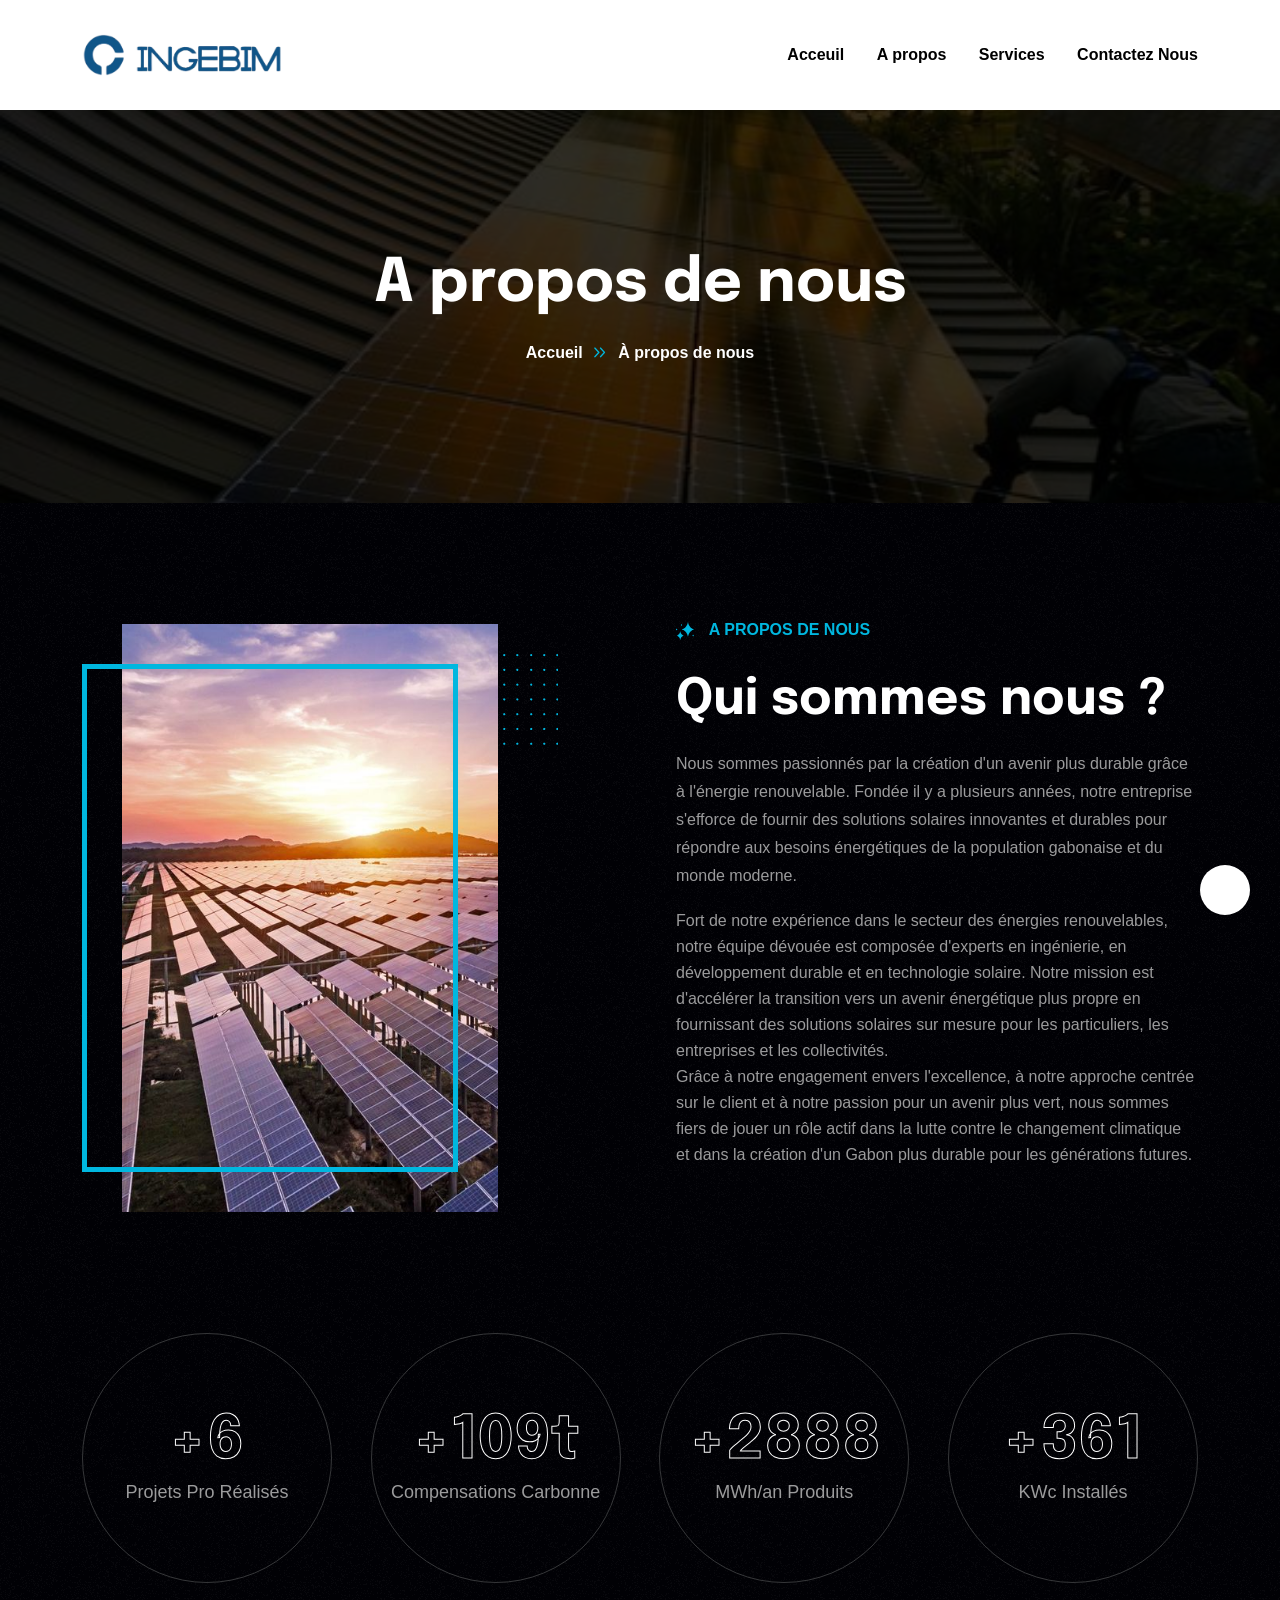
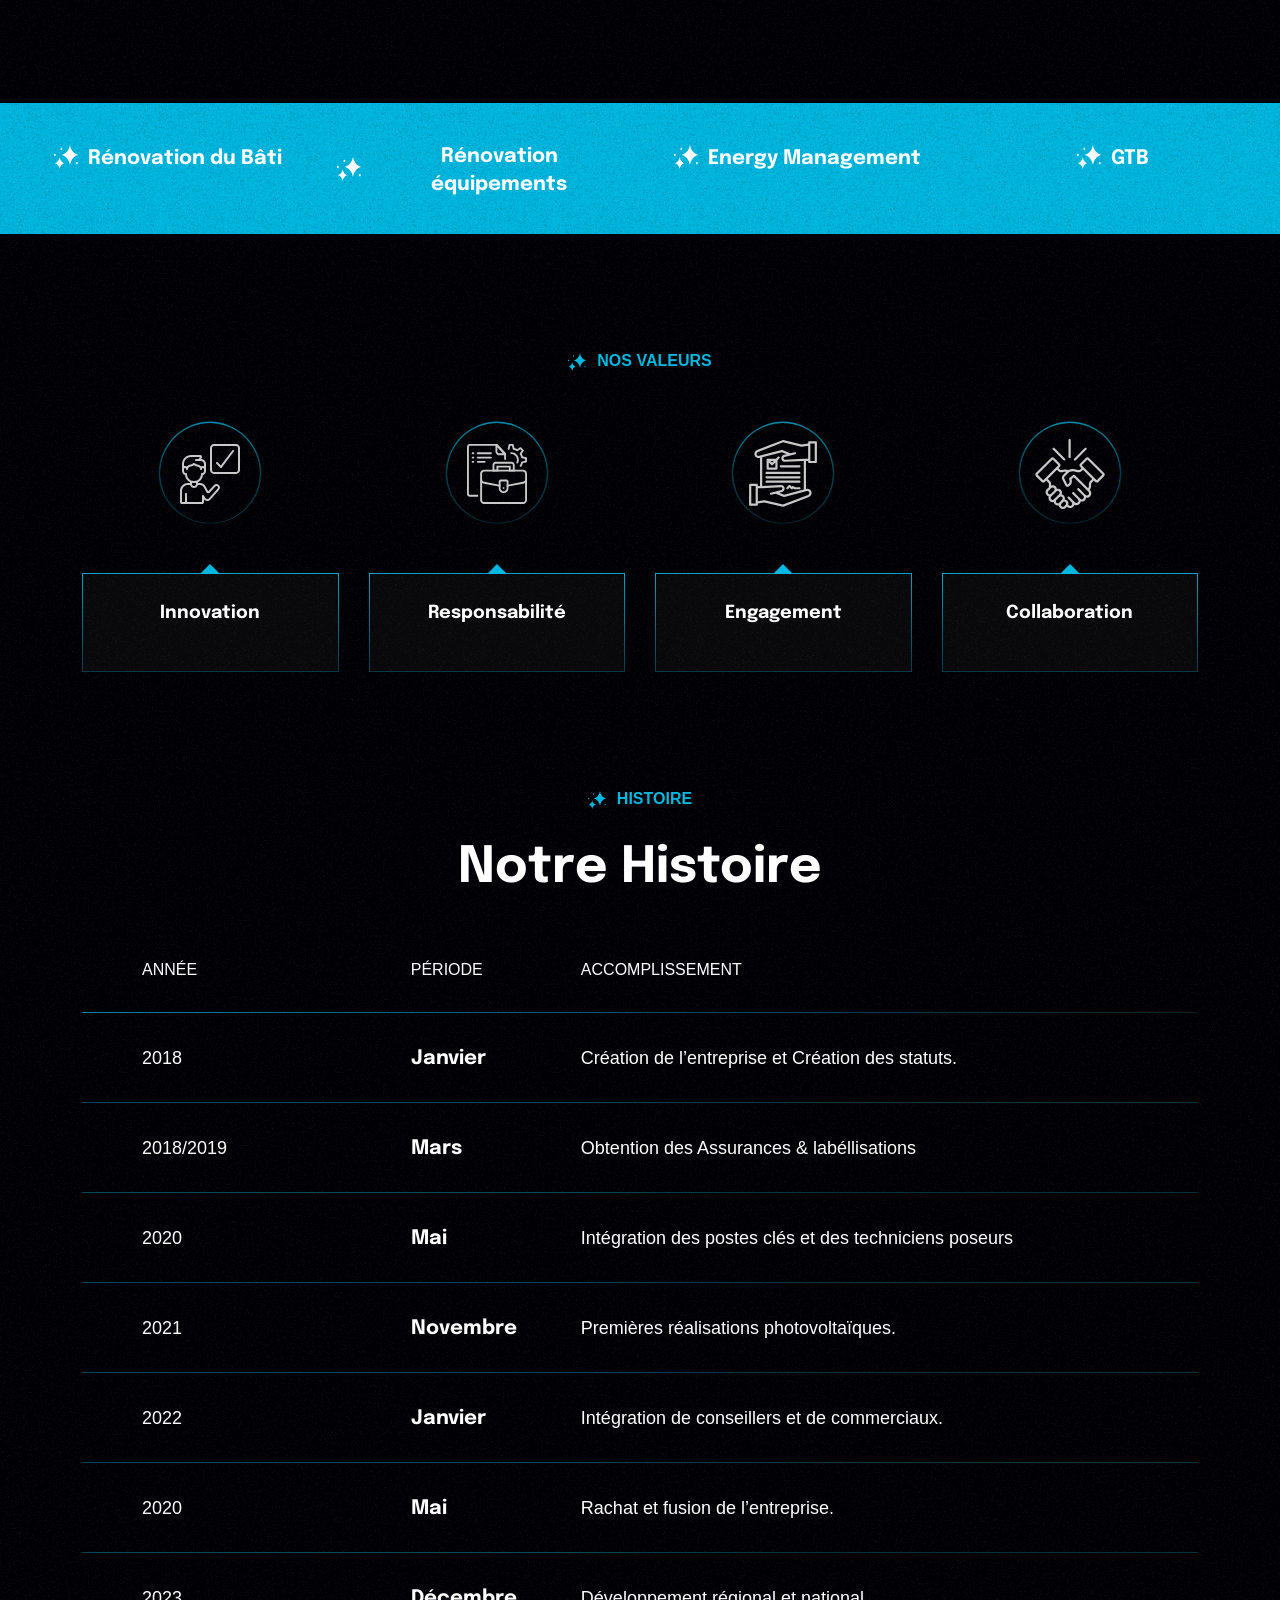
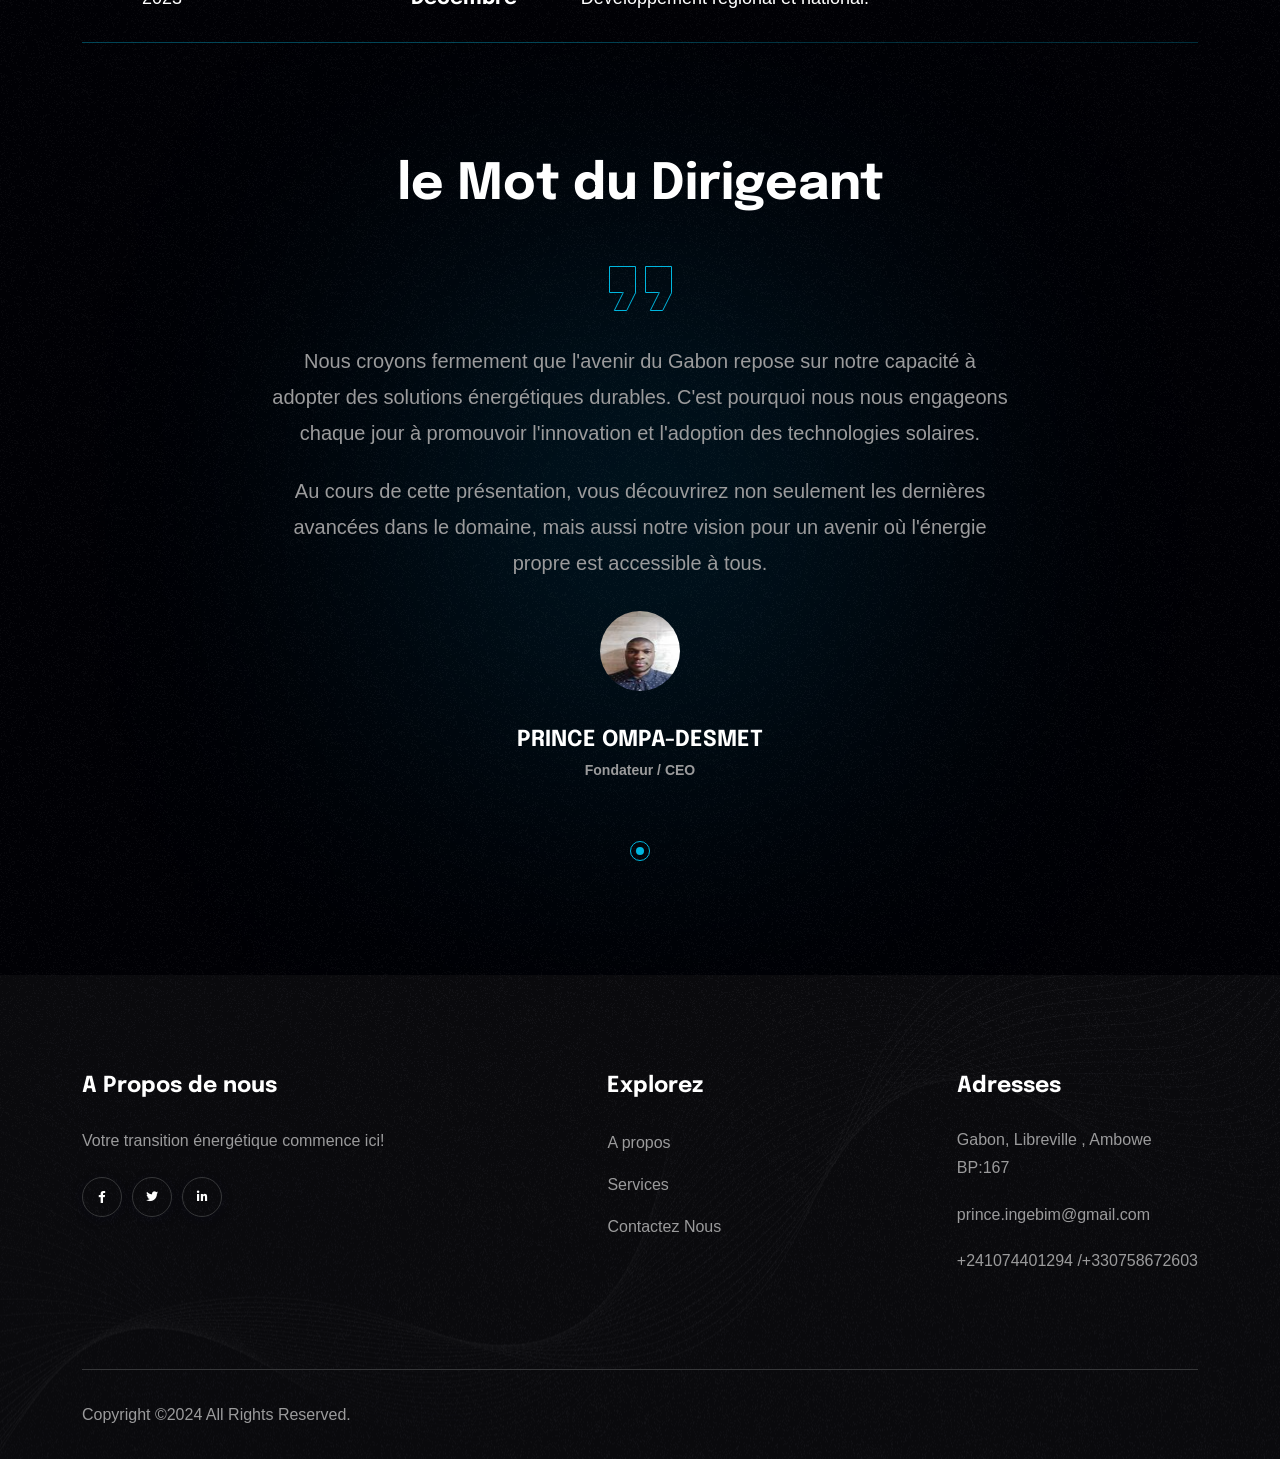
==== commit 35e66920: "tel et mail" ====
--- a/about.html
+++ b/about.html
@@ -671,13 +671,15 @@
                     </p>
                   </div>
                   <div class="info-box">
-                    <span class="info-box_link"
-                      >prince.ingebim@gmail.com</span
+                    <a href="mailto:prince.ingebim@gmail.com" class="info-box_link"
+                      >prince.ingebim@gmail.com</a
                     >
                   </div>
                   <div class="info-box">
-                    <a href="tel:+11234567890" class="info-box_link"
-                      >+241074401294 <br />
+                    <a href="tel:241074401294" class="info-box_link"
+                      >+241074401294 / <br>
+                    </a>
+                    <a href="tel:330758672603" class="info-box_link">
                       +330758672603
                     </a>
                   </div>
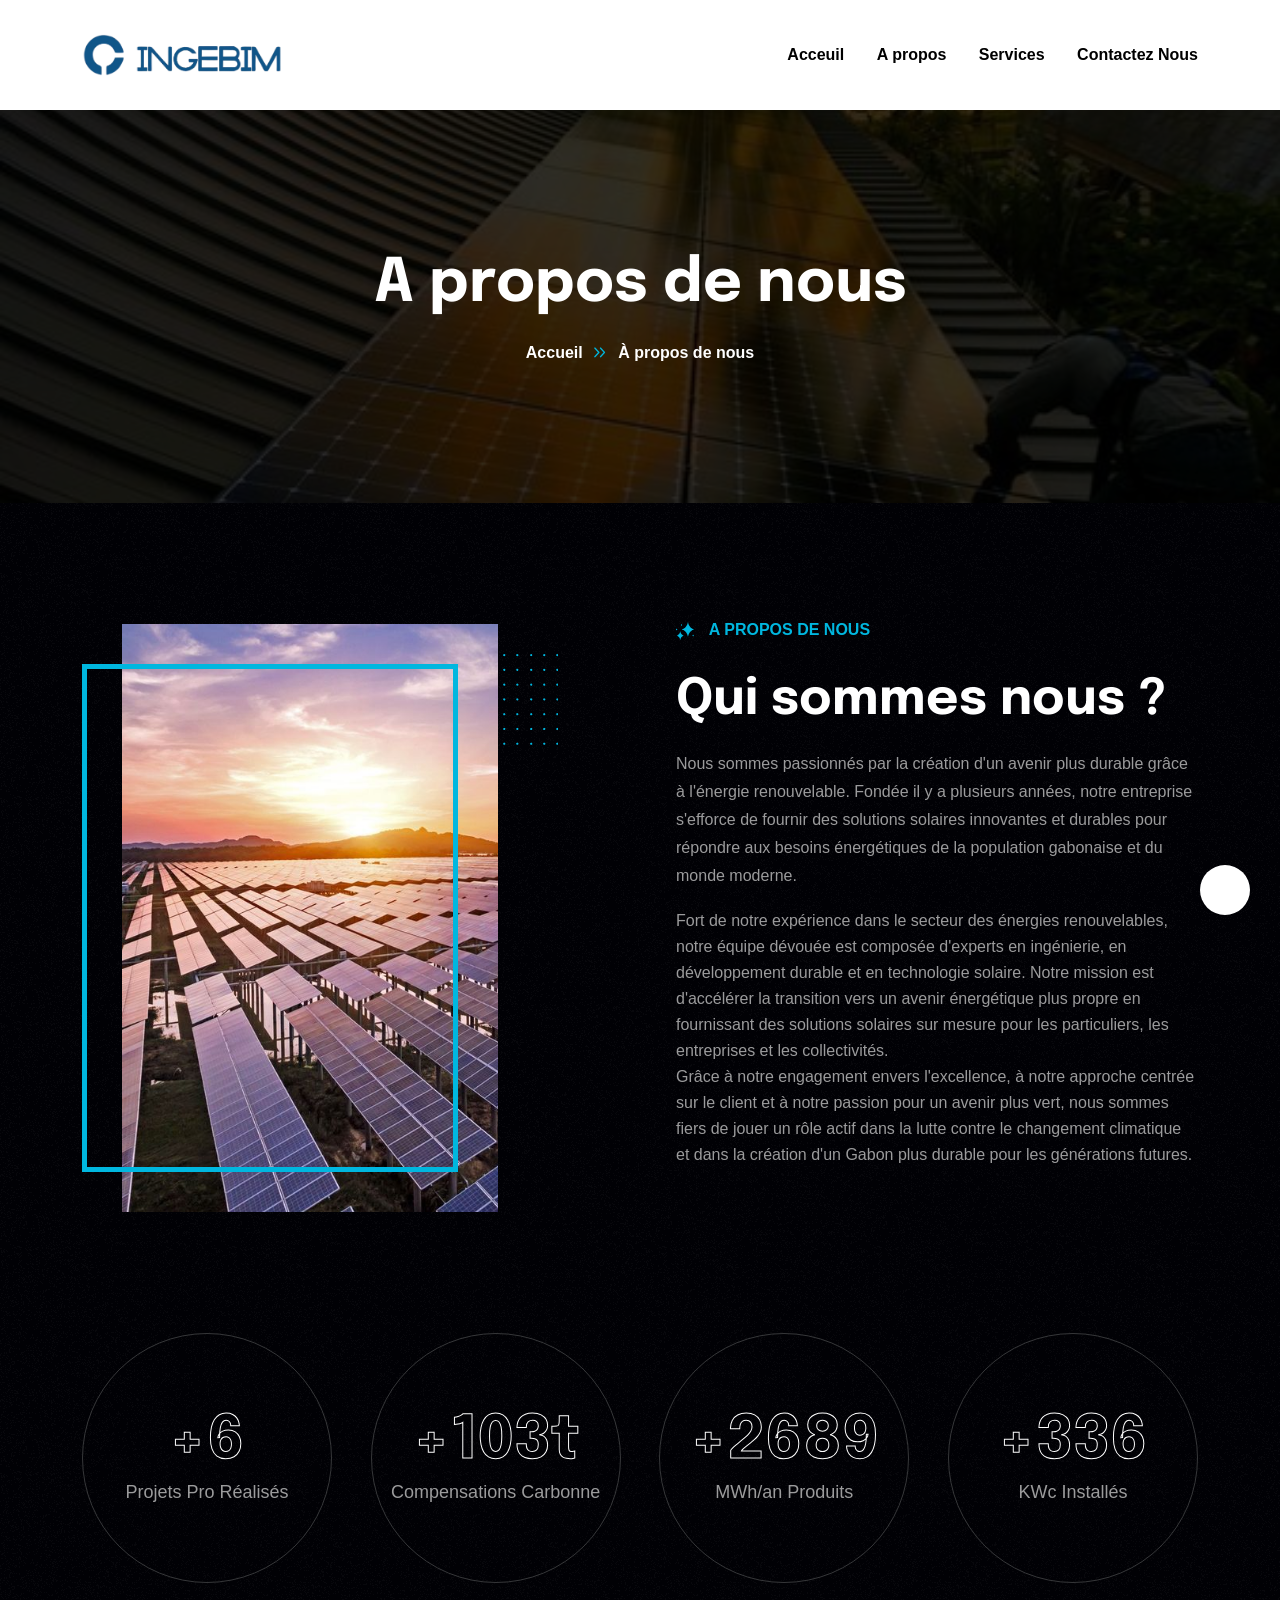
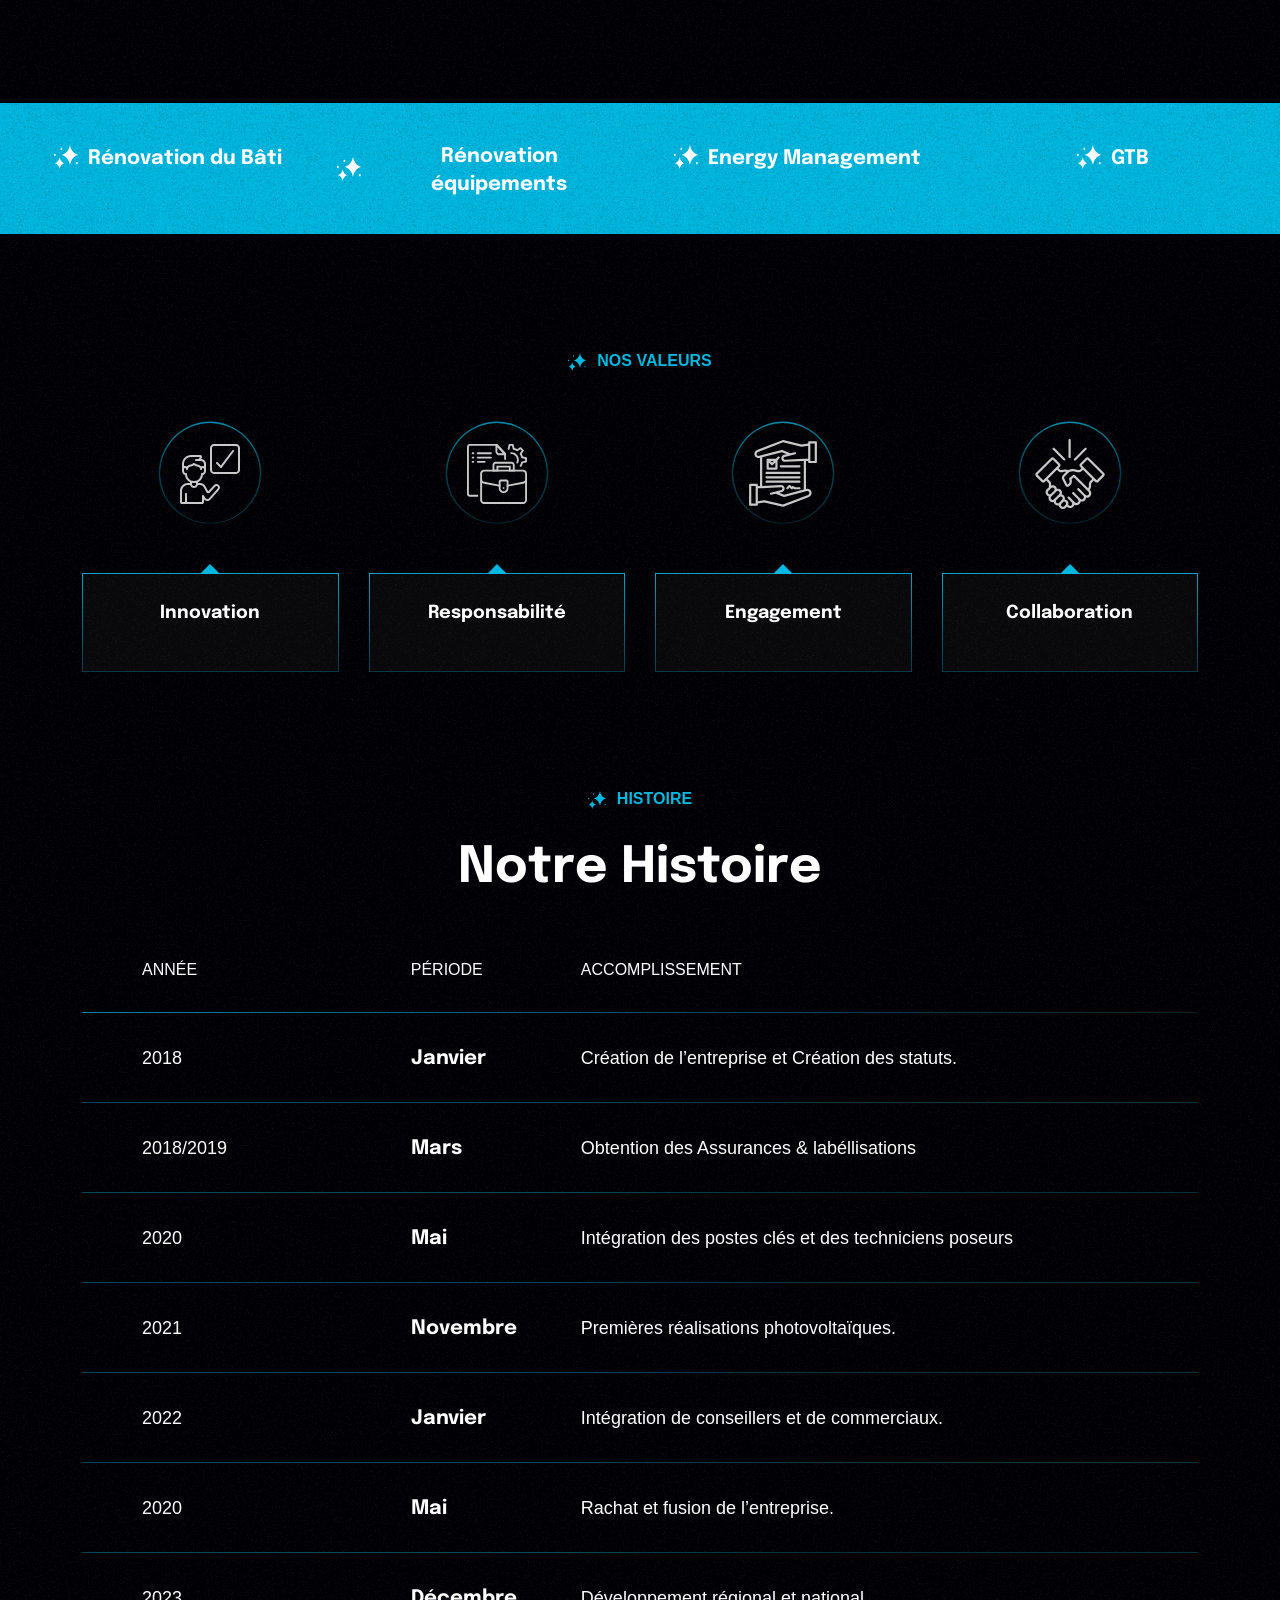
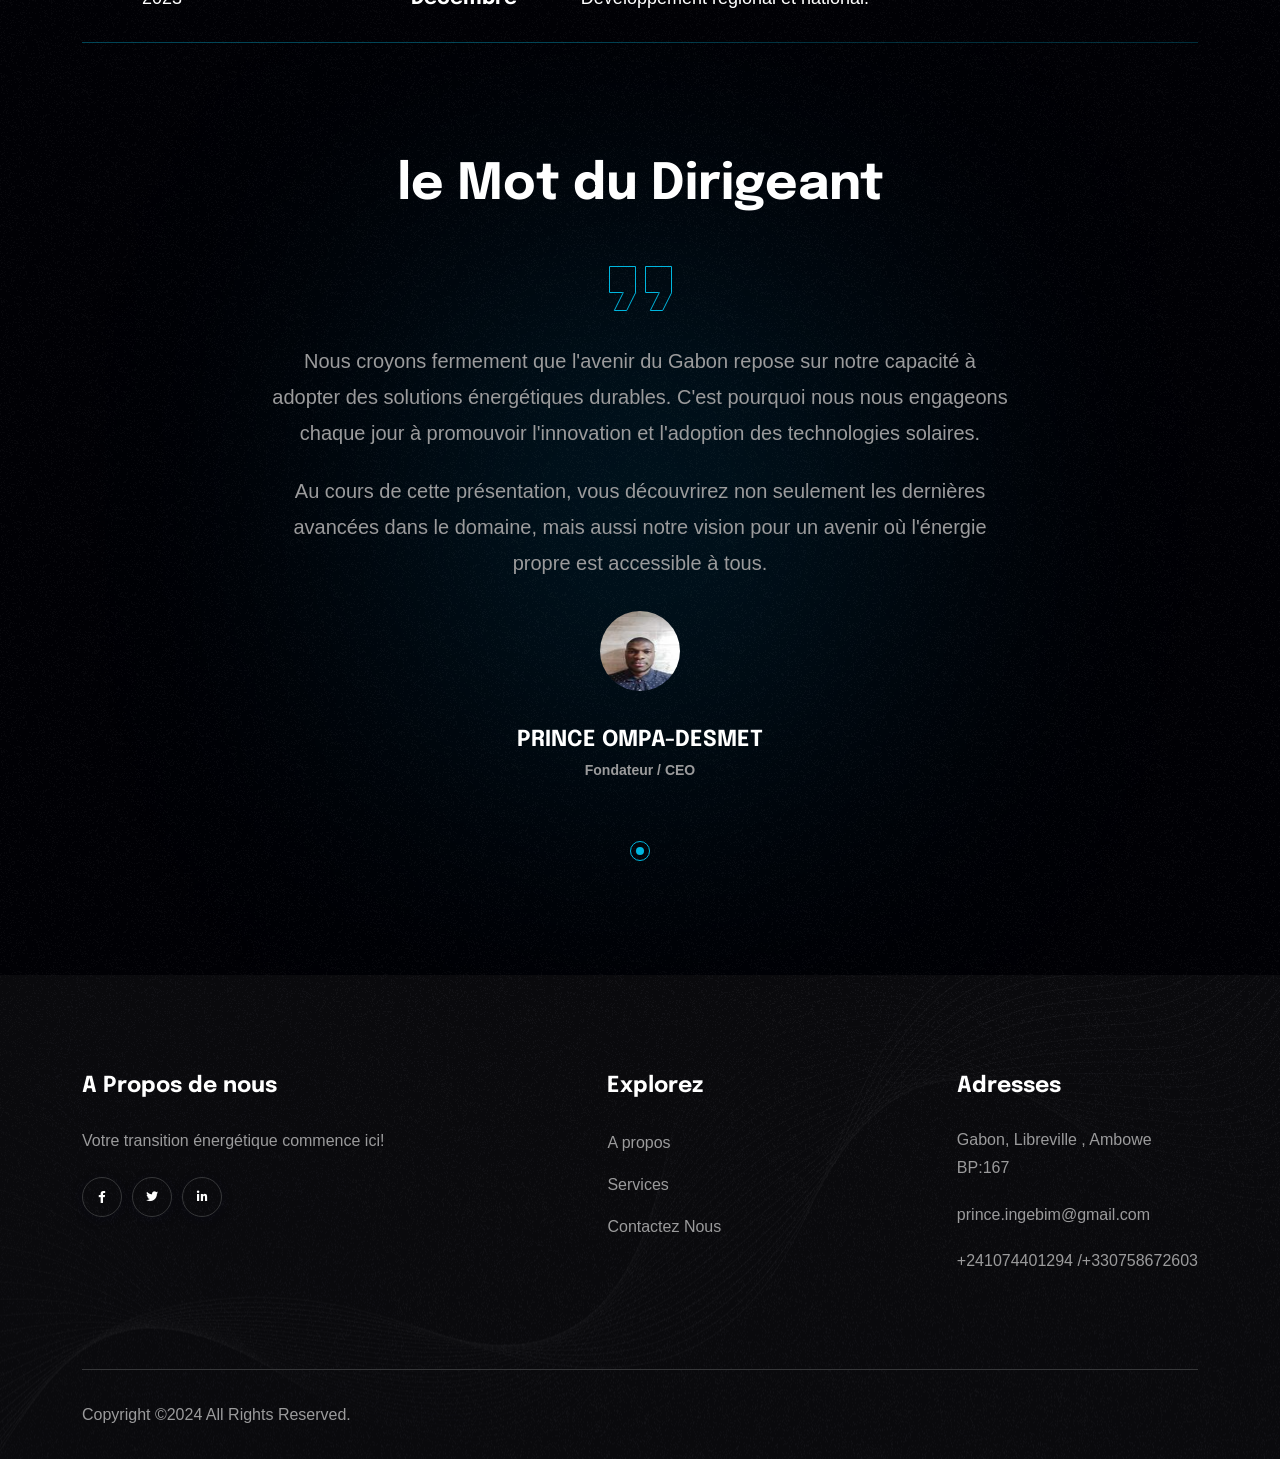
==== commit 8841b1a4: "Résolution des conflits de fusion" ====
--- a/about.html
+++ b/about.html
@@ -120,7 +120,7 @@
         <button class="th-menu-toggle"><i class="fal fa-times"></i></button>
         <div class="mobile-logo">
           <a href="index.html"
-            ><img src="assets/img/favicons/logo.png" alt="ingebim"
+            ><img src="assets/img/logo.png" alt="ingebim"
           /></a>
         </div>
         <div class="th-mobile-menu">
